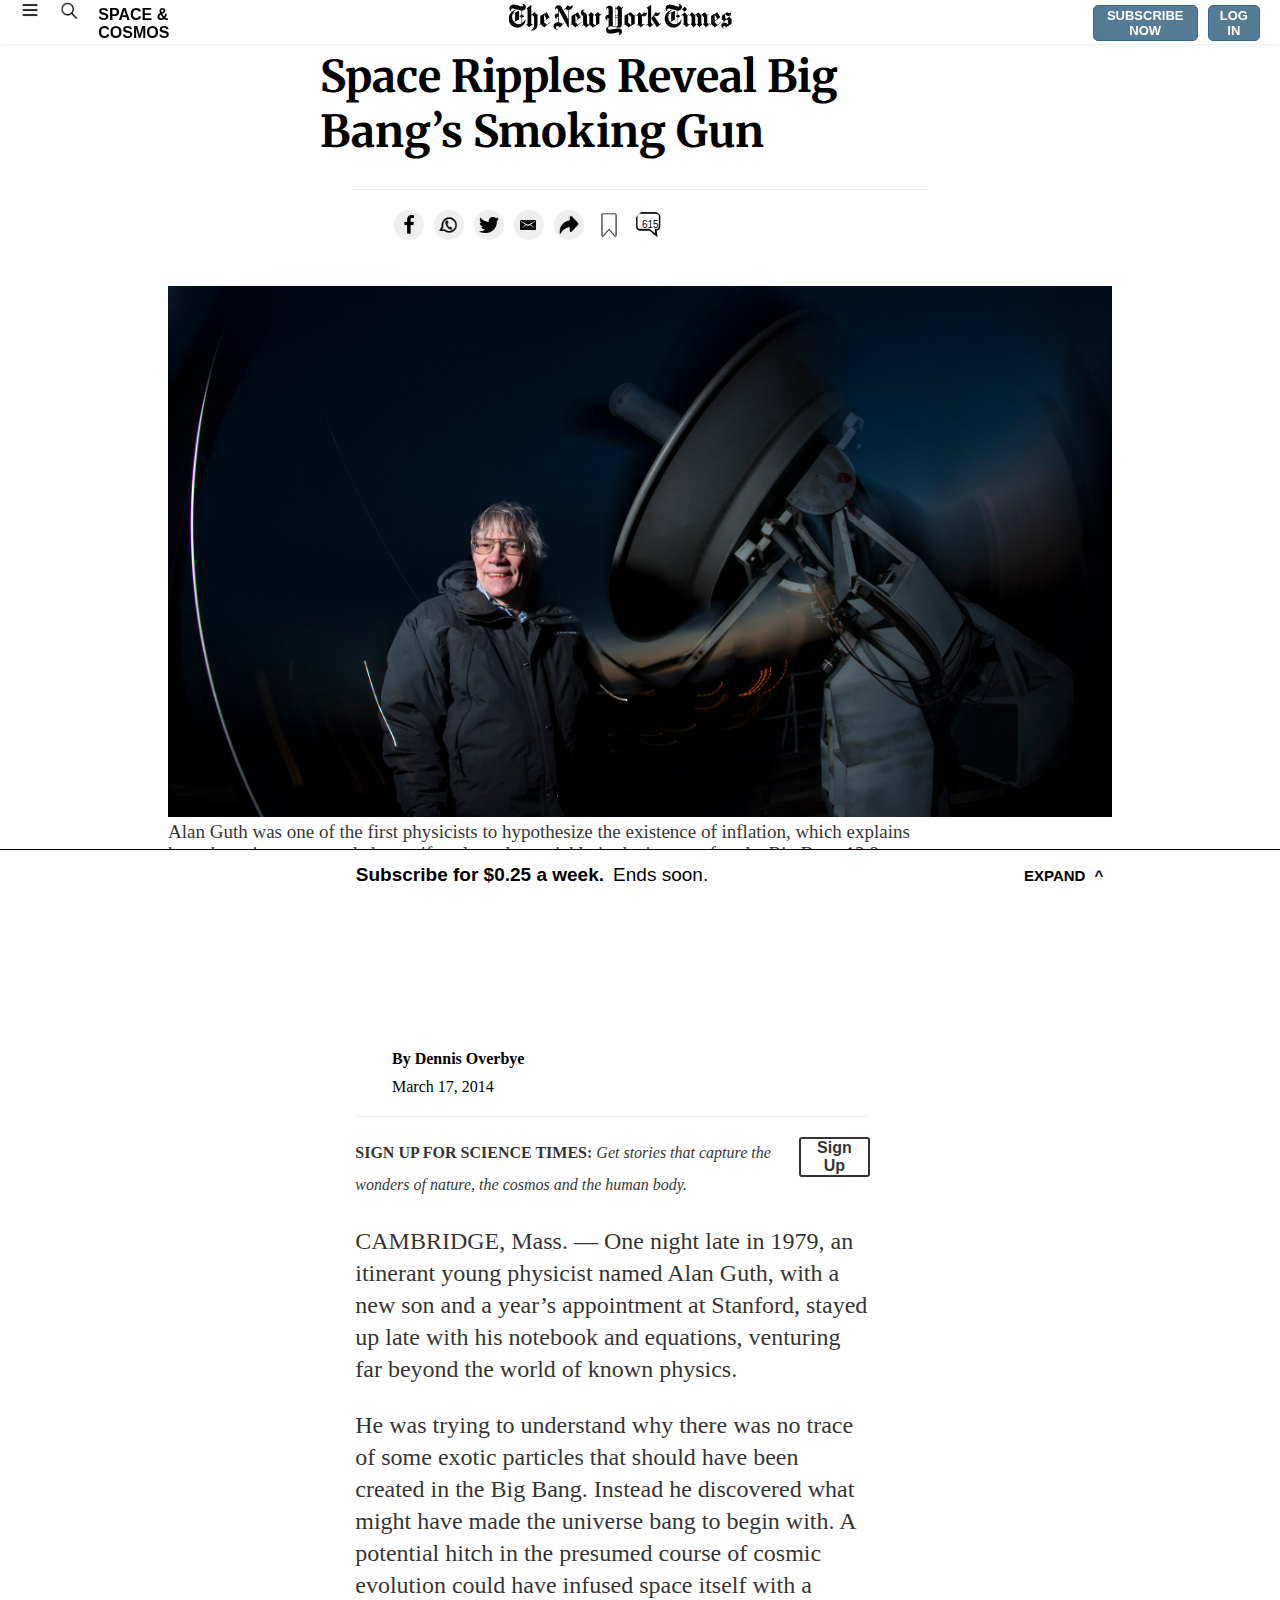
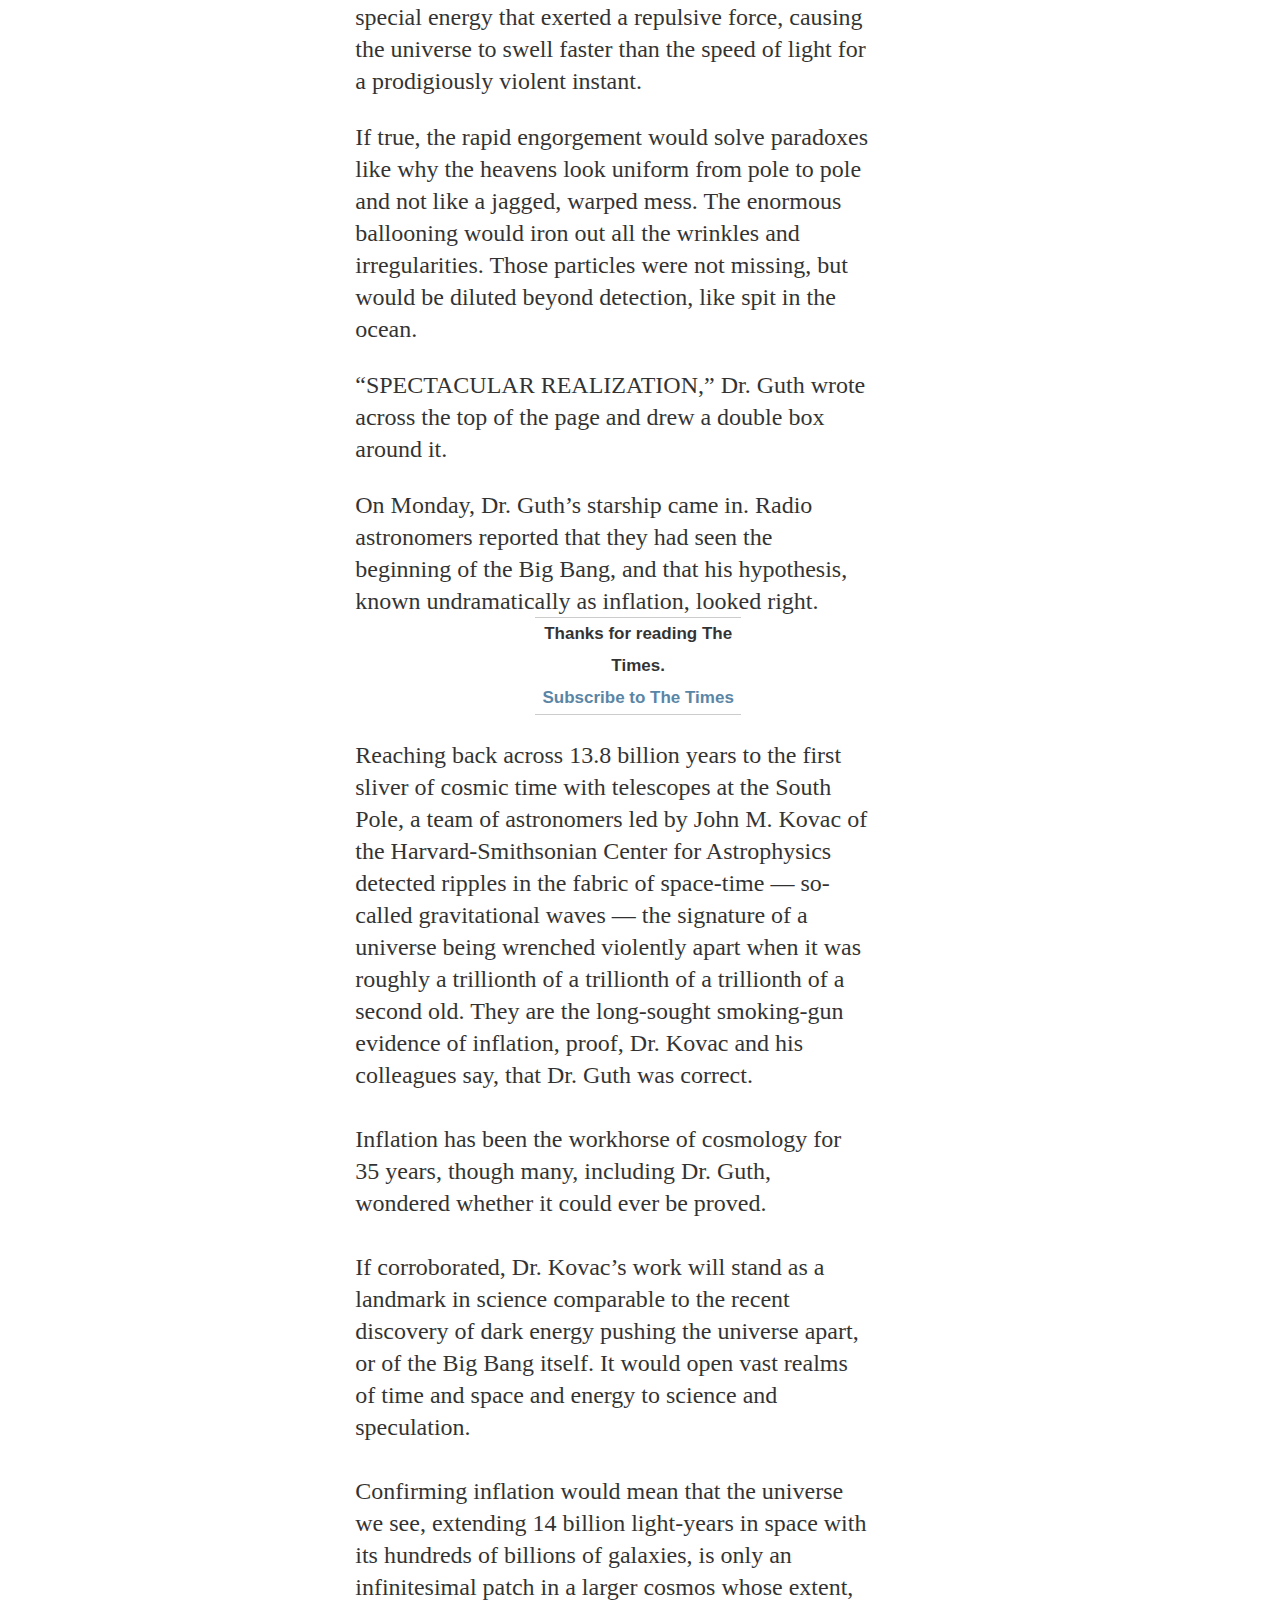
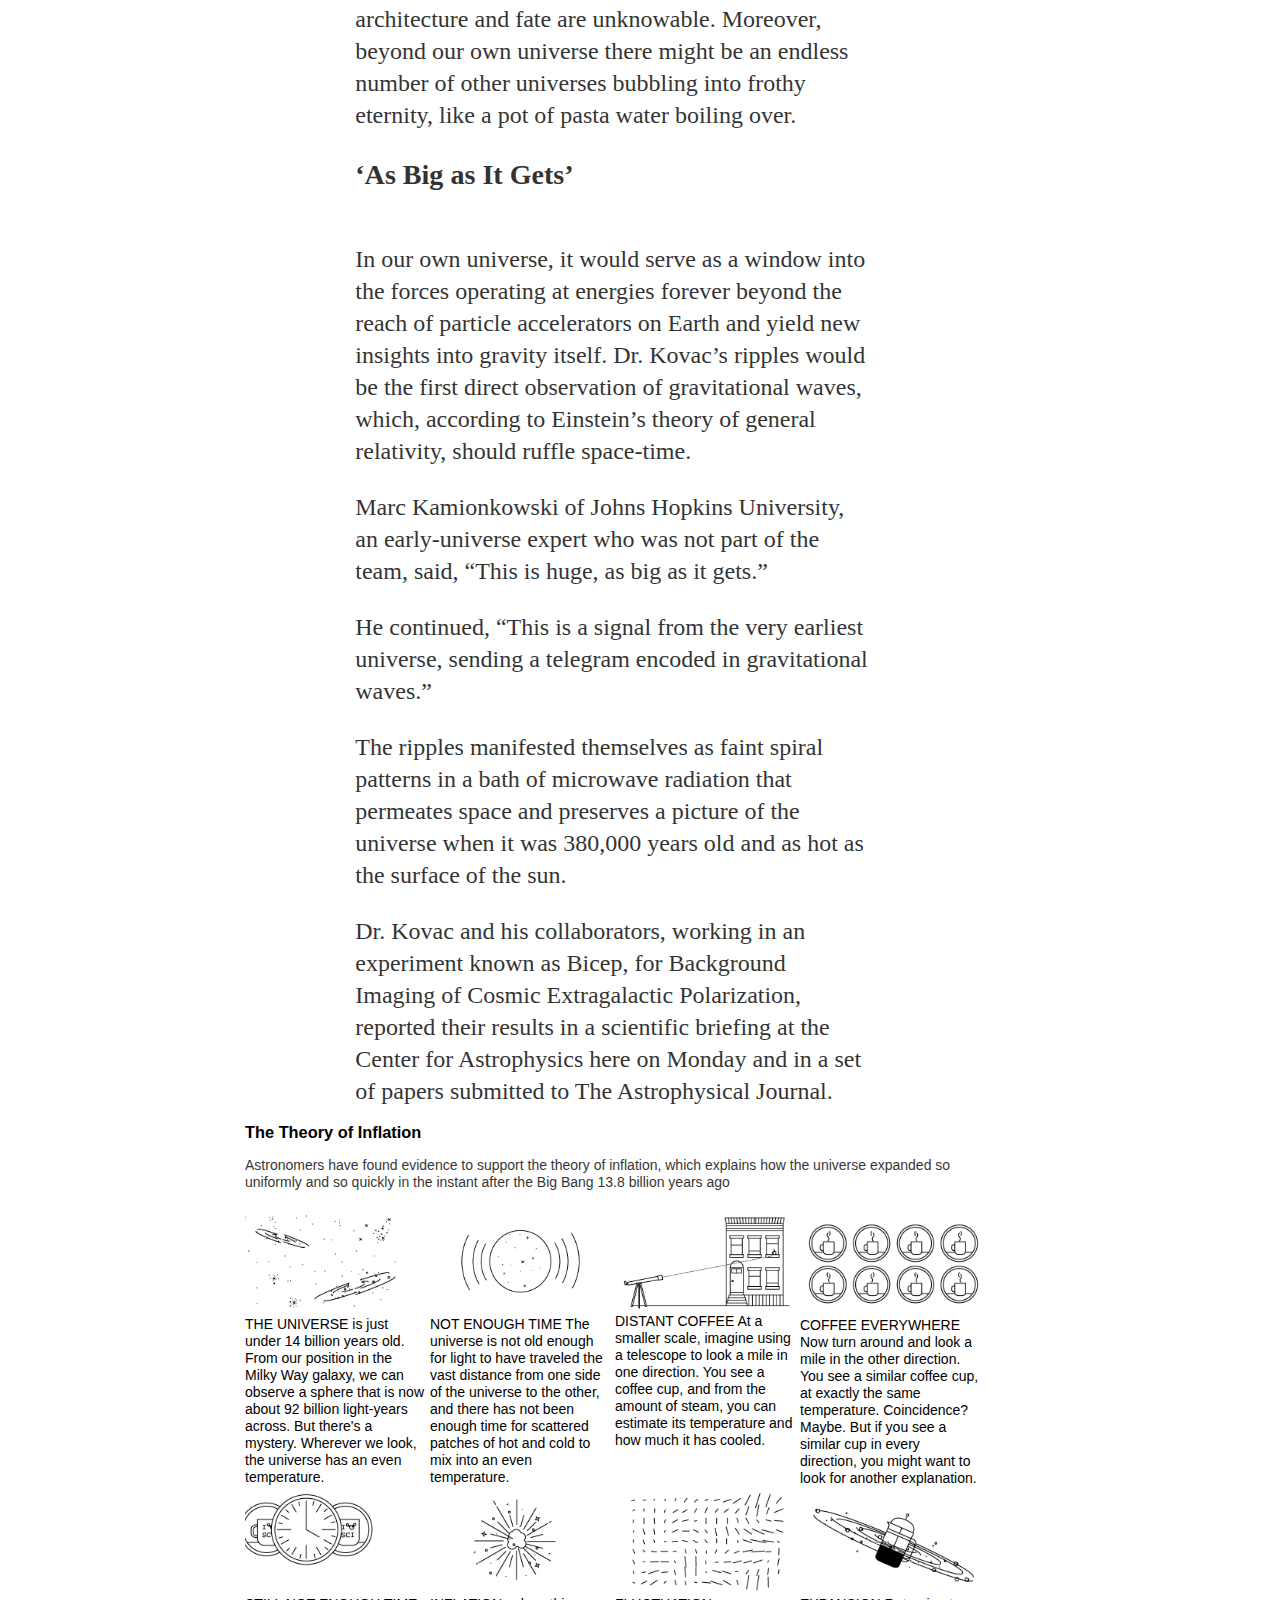
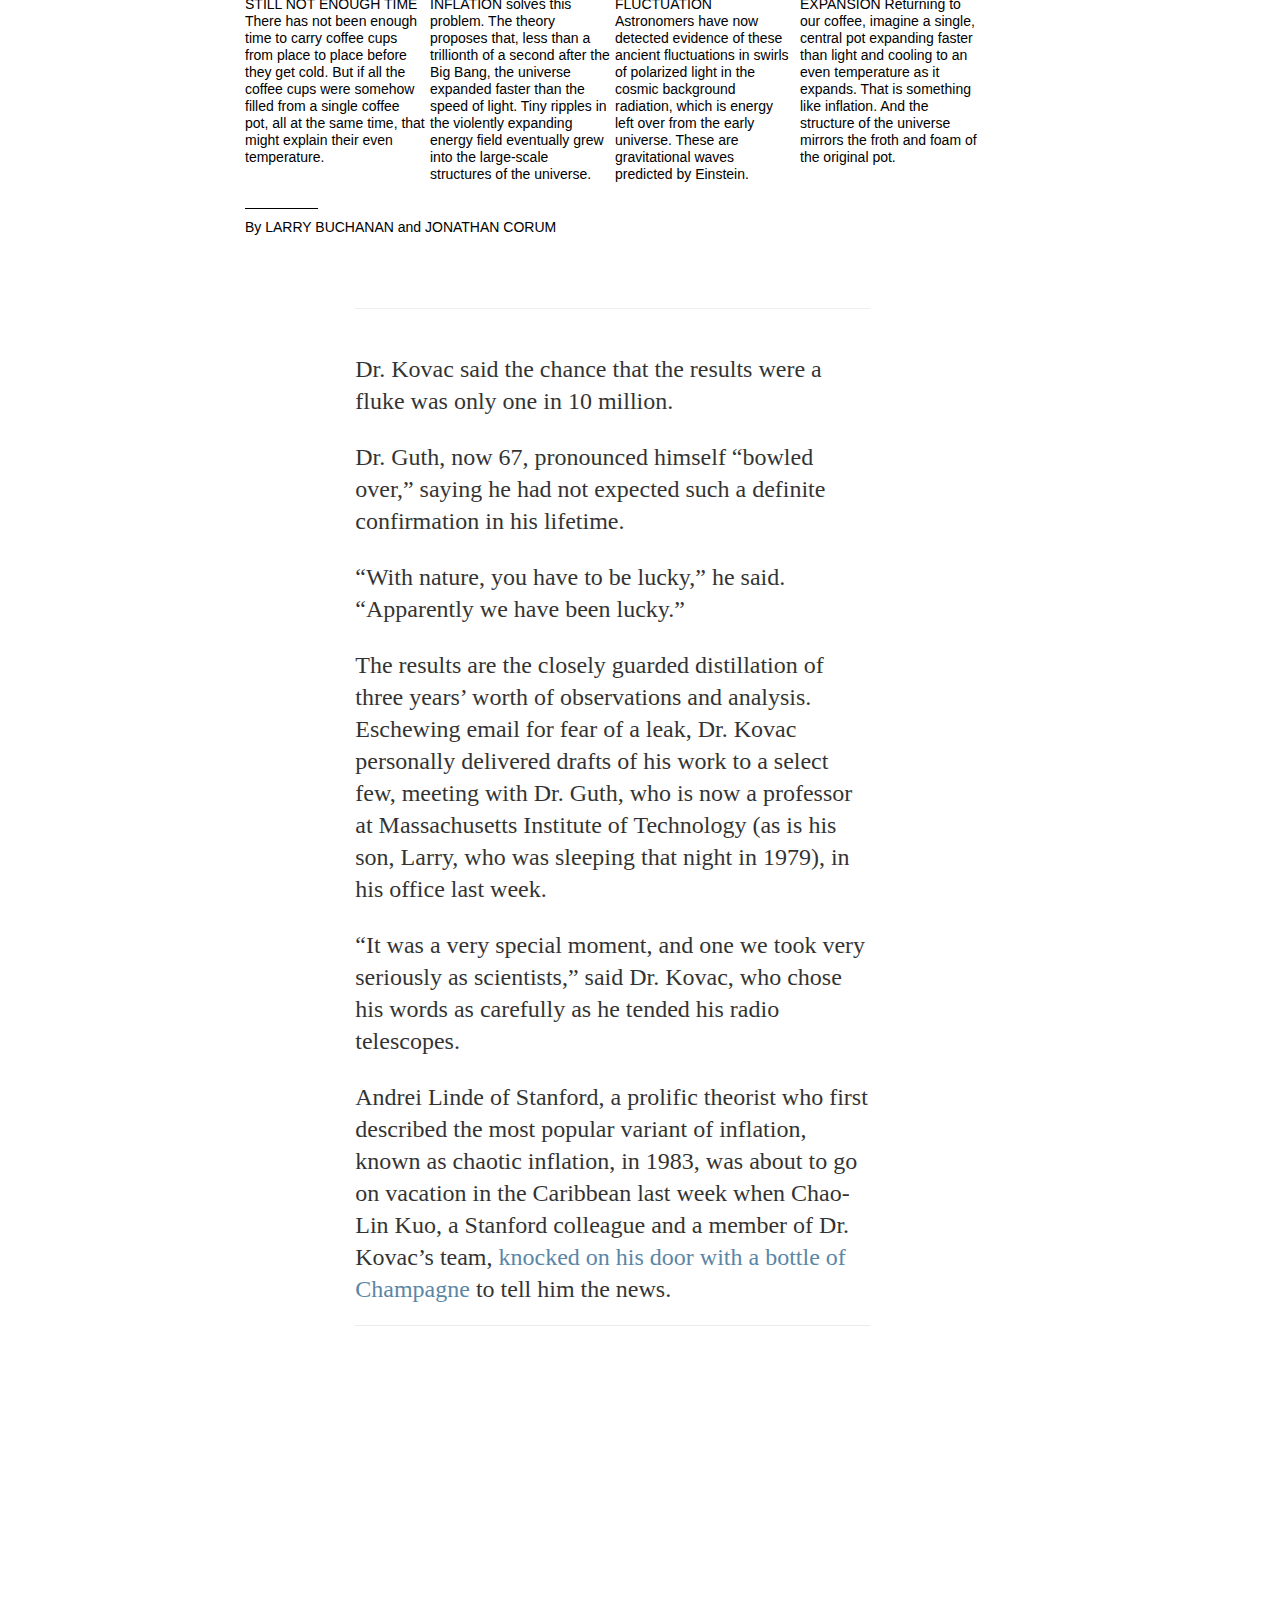
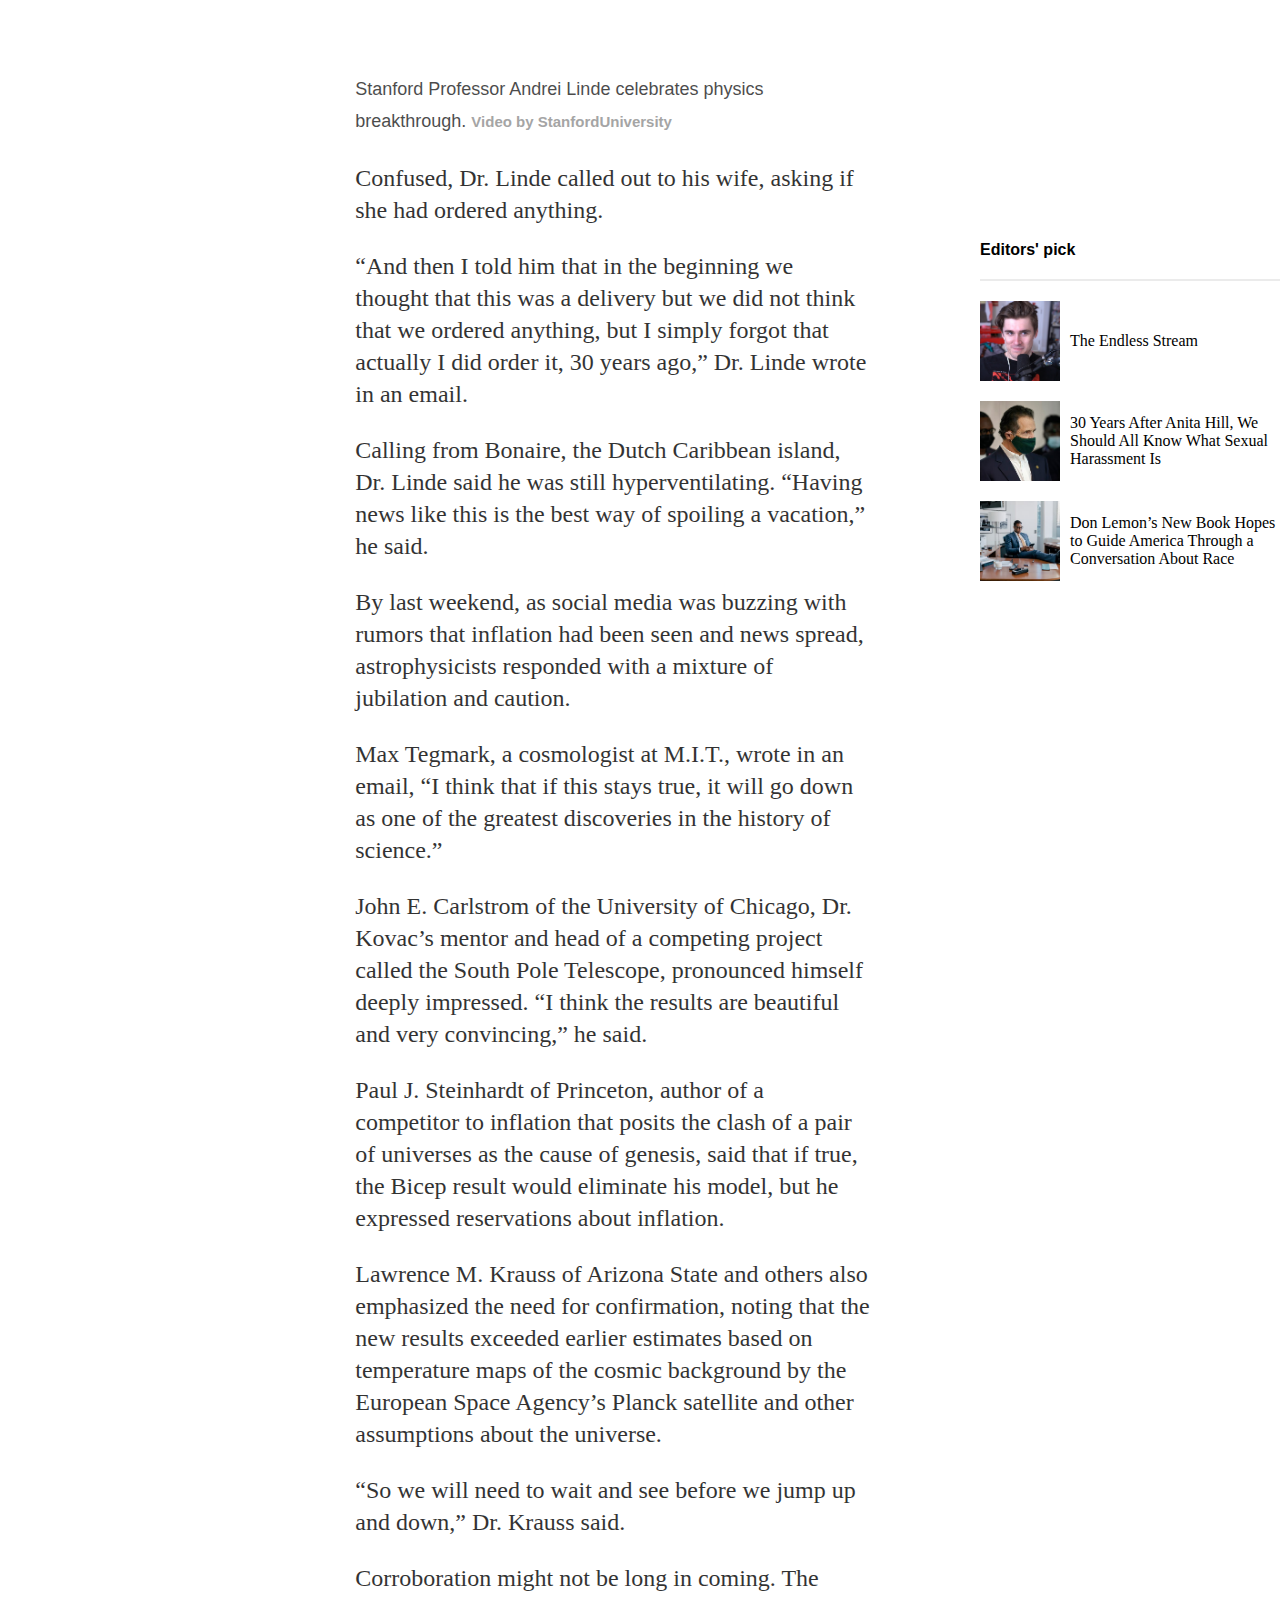
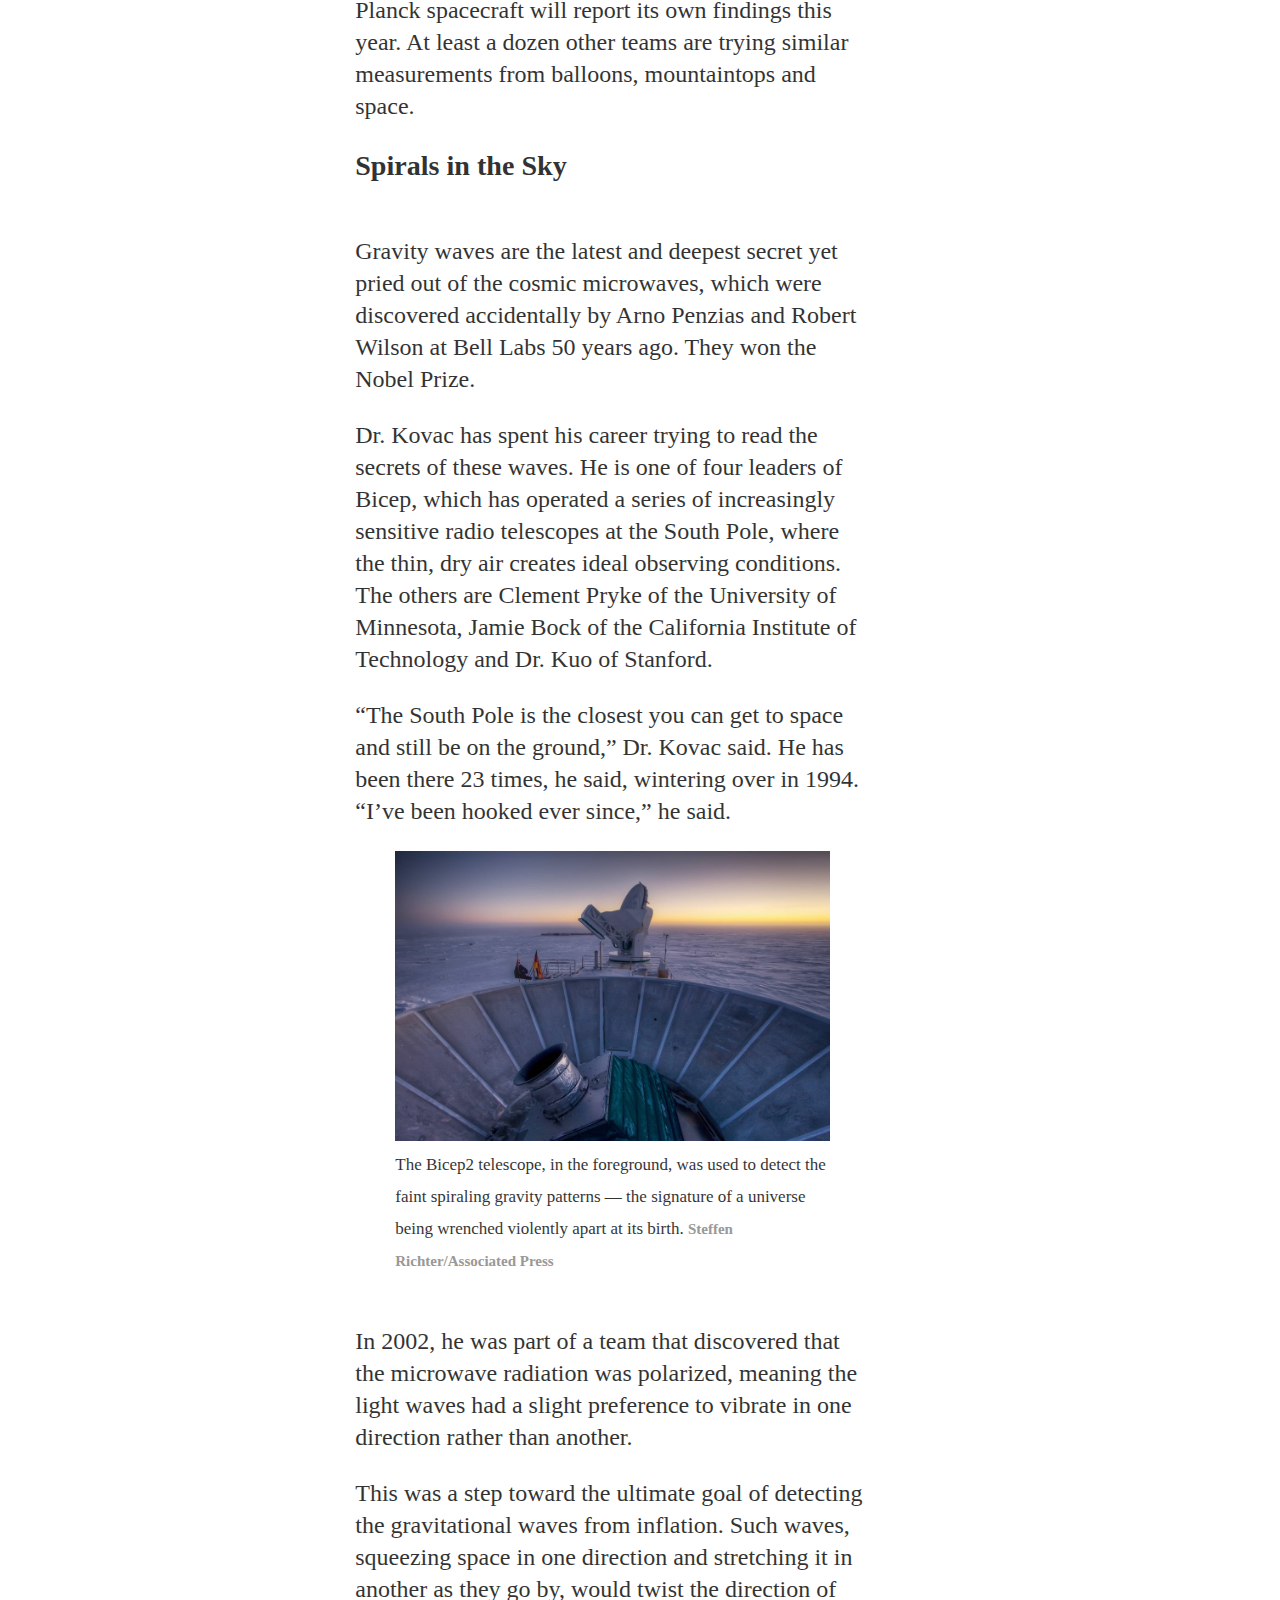
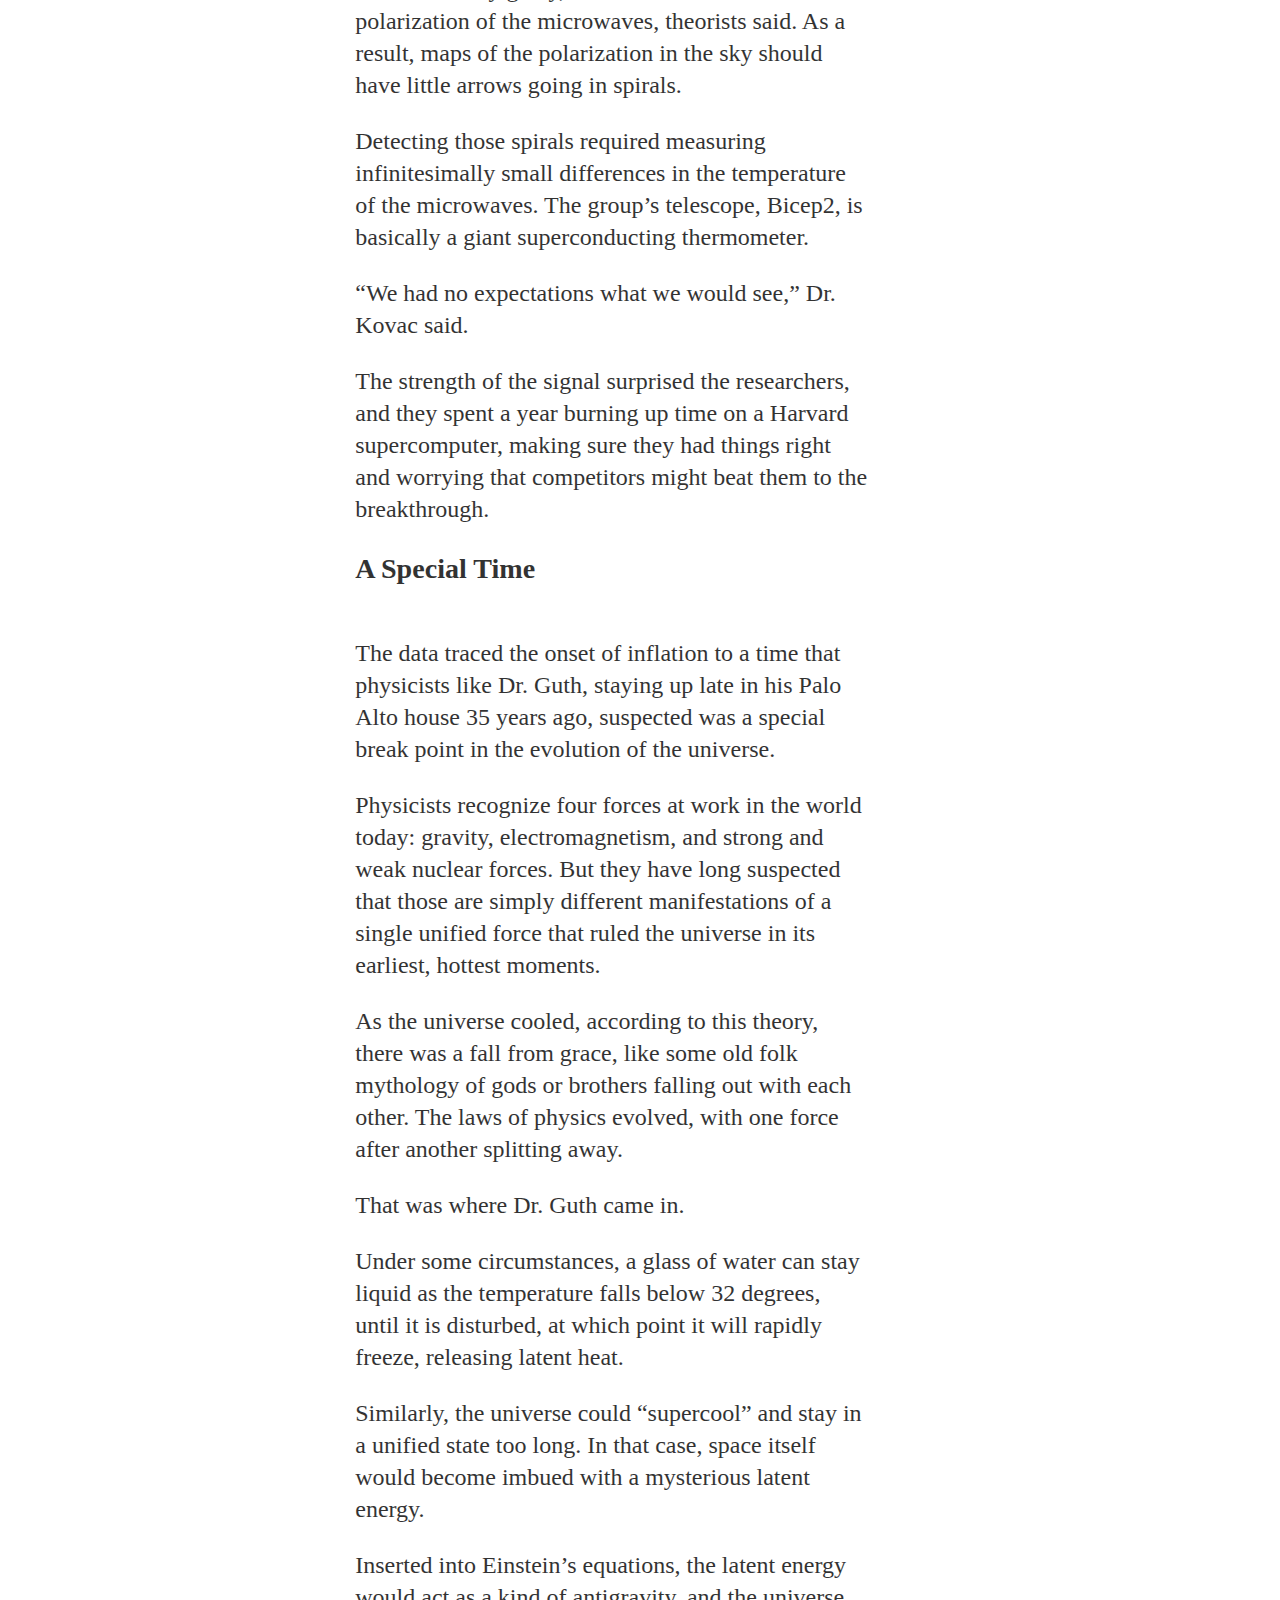
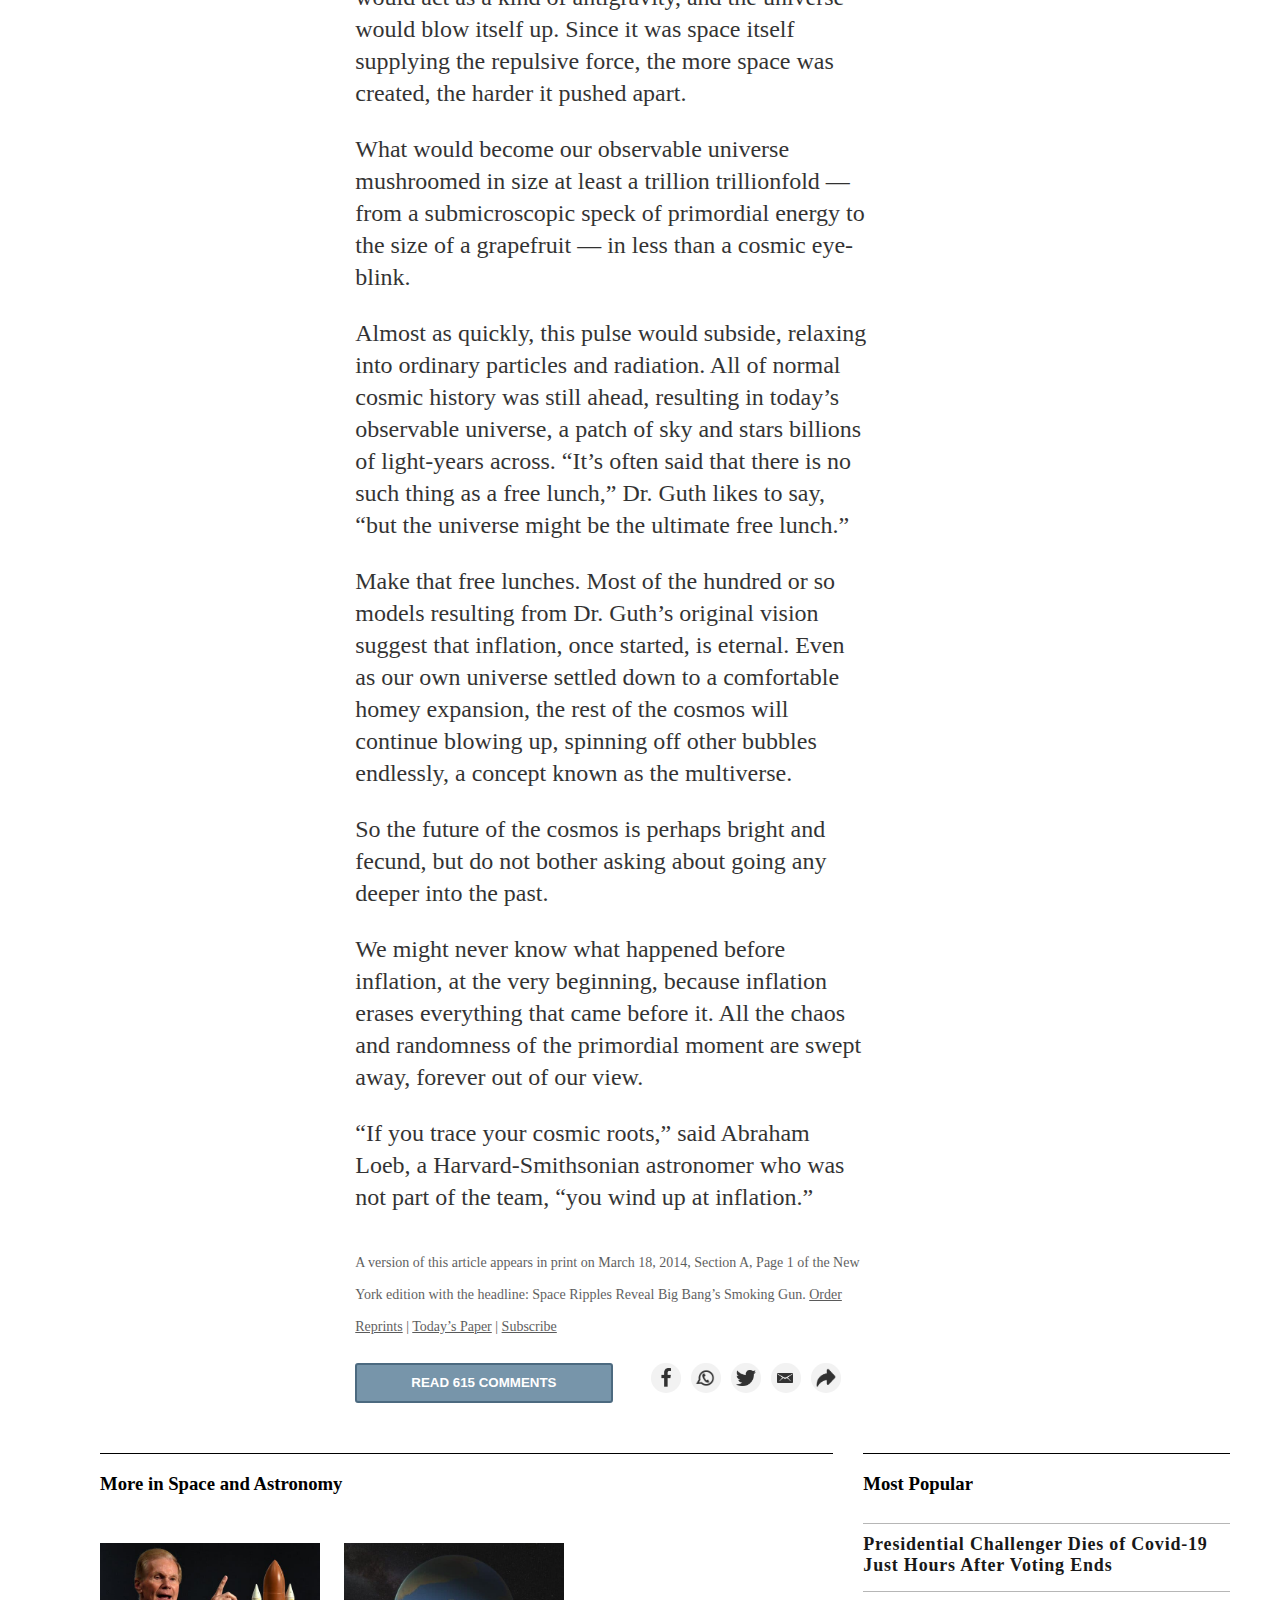
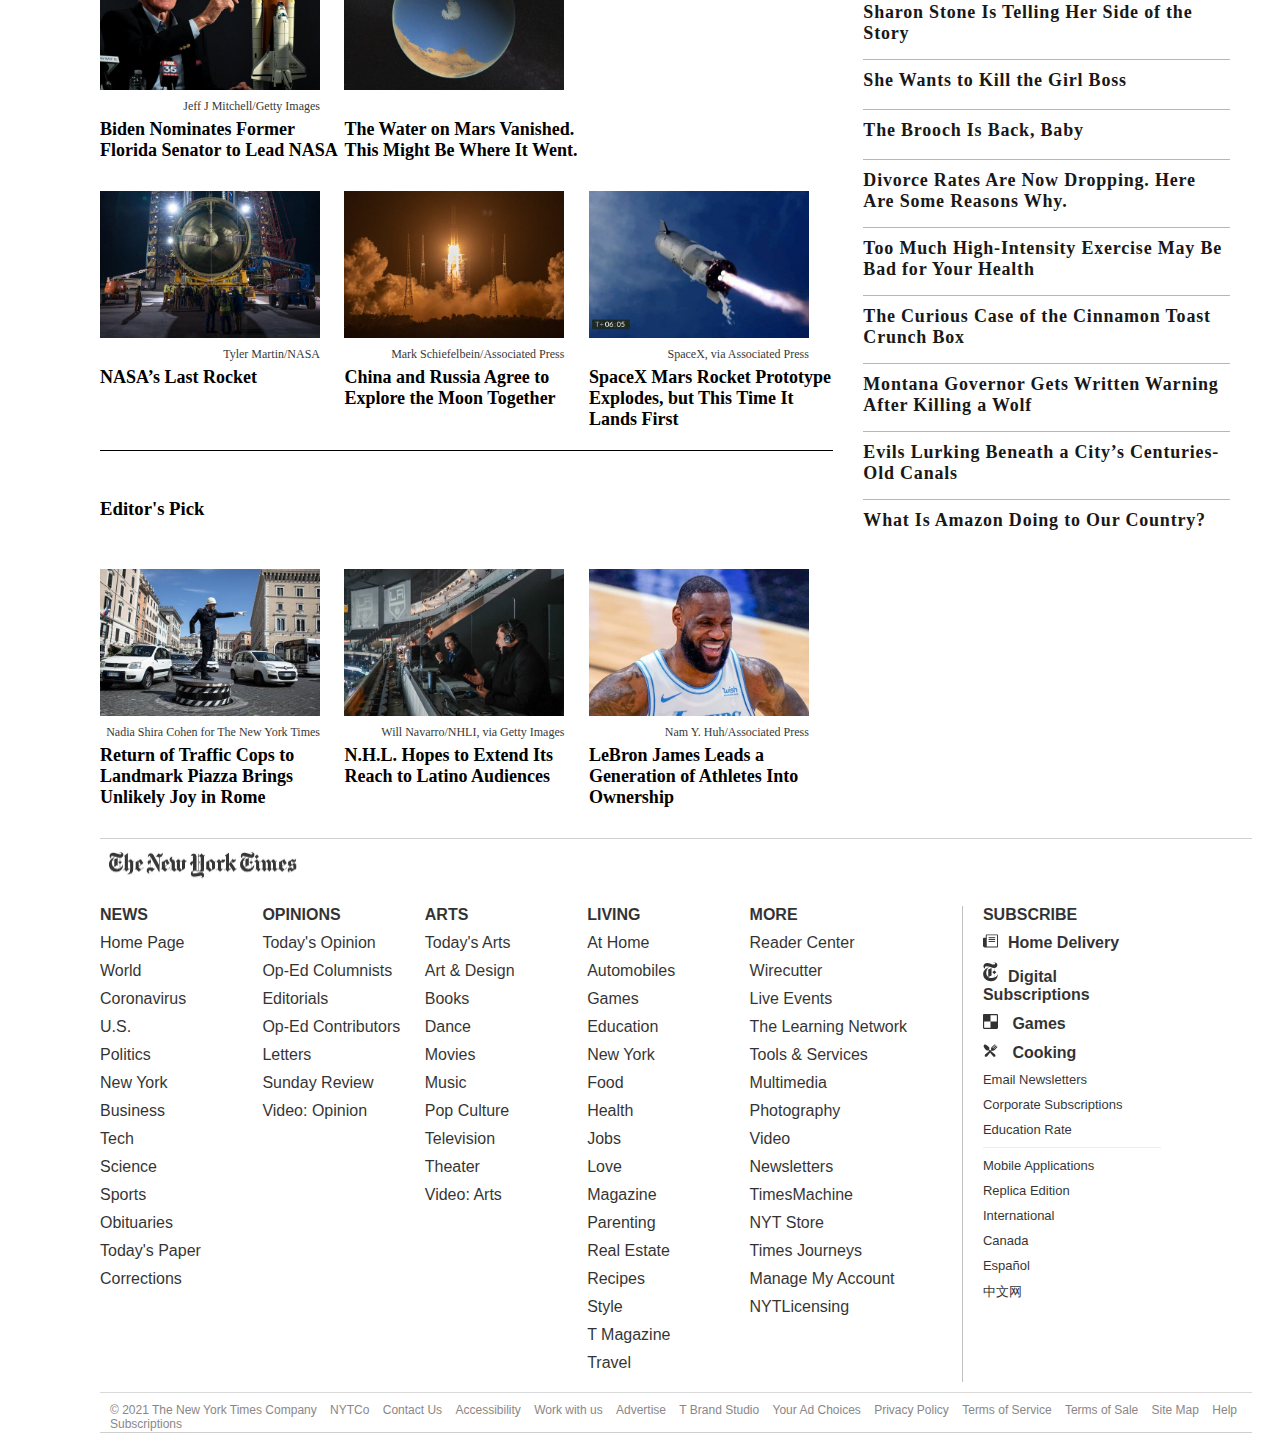
==== index.html @ 2b5e957e "fix imgs path" ====
<!DOCTYPE html>
<html lang="en">
  <head>
    <meta charset="UTF-8" />
    <meta http-equiv="X-UA-Compatible" content="IE=edge" />
    <meta name="viewport" content="width=device-width, initial-scale=1.0" />
    <title>Space Ripples Reveal Big Bang’s Smoking Gun</title>
    <link rel="icon" href="/images/logo.png" />
    <link rel="stylesheet" href="styles.css" />
  </head>
  <body>
    <nav class="navbar fixed">
      <div class="menu">
        <img src="images/menu.png" alt="menu-icon" height="20" />
      </div>
      <div class="search">
        <img src="../images/search-icon.png" alt="search-icon" height="18" />
      </div>
      <div class="topic">SPACE & COSMOS</div>
      <div class="title">
        <img
          src="../images/new-york-times-logo.png"
          alt="nytimes-logo"
          height="40"
        />
      </div>
      <div class="login-btns">
        <button type="button" class="subscribe">SUBSCRIBE NOW</button>
        <button type="button" id="login">LOG IN</button>
      </div>
    </nav>
    <header class="header">
      <div class="header-title">
        <h1>Space Ripples Reveal Big Bang’s Smoking Gun</h1>
      </div>
      <div class="divider"></div>
      <div class="social-icons">
        <button type="button" class="fb"></button>
        <button type="button" class="whatsapp"></button>
        <button type="button" class="twitter"></button>
        <button type="button" class="mail"></button>
        <button type="button" class="share"></button>
        <button type="button" class="save"></button>
        <button type="button" class="comments">615</button>
      </div>
      <div class="article-img">
        <figure>
          <img src="../images/article-img.jpg" alt="" />
          <figcaption class="img-description">
            Alan Guth was one of the first physicists to hypothesize the
            existence of inflation, which explains how the universe expanded so
            uniformly and so quickly in the instant after the Big Bang 13.8
            billion years ago.
            <span class="writer">Rick Friedman for The New York Times</span>
          </figcaption>
        </figure>
      </div>
    </header>
    <div class="container">
      <div></div>
      <div class="content">
        <div class="author">
          By <a href=""> Dennis Overbye </a>
          <div class="date">March 17, 2014</div>
        </div>
        <article class="mid-content">
          <div class="call-to-action">
            <div class="cta-text">
              <strong> SIGN UP FOR SCIENCE TIMES:</strong>
              <i>
                Get stories that capture the wonders of nature, the cosmos and
                the human body.</i
              >
            </div>
            <button type="button" class="signup">Sign Up</button>
          </div>
          <p>
            CAMBRIDGE, Mass. — One night late in 1979, an itinerant young
            physicist named Alan Guth, with a new son and a year’s appointment
            at Stanford, stayed up late with his notebook and equations,
            venturing far beyond the world of known physics.
          </p>
          <p>
            He was trying to understand why there was no trace of some exotic
            particles that should have been created in the Big Bang. Instead he
            discovered what might have made the universe bang to begin with. A
            potential hitch in the presumed course of cosmic evolution could
            have infused space itself with a special energy that exerted a
            repulsive force, causing the universe to swell faster than the speed
            of light for a prodigiously violent instant.
          </p>
          <p>
            If true, the rapid engorgement would solve paradoxes like why the
            heavens look uniform from pole to pole and not like a jagged, warped
            mess. The enormous ballooning would iron out all the wrinkles and
            irregularities. Those particles were not missing, but would be
            diluted beyond detection, like spit in the ocean.
          </p>
          <p>
            “SPECTACULAR REALIZATION,” Dr. Guth wrote across the top of the page
            and drew a double box around it.
          </p>
          <p>
            On Monday, Dr. Guth’s starship came in. Radio astronomers reported
            that they had seen the beginning of the Big Bang, and that his
            hypothesis, known undramatically as inflation, looked right.
          </p>
          <div class="divider-short">
            <div class="subscribe">
              Thanks for reading The Times. <br />
              <a href=""> Subscribe to The Times</a>
            </div>
          </div>
          <p>
            Reaching back across 13.8 billion years to the first sliver of
            cosmic time with telescopes at the South Pole, a team of astronomers
            led by John M. Kovac of the Harvard-Smithsonian Center for
            Astrophysics detected ripples in the fabric of space-time —
            so-called gravitational waves — the signature of a universe being
            wrenched violently apart when it was roughly a trillionth of a
            trillionth of a trillionth of a second old. They are the long-sought
            smoking-gun evidence of inflation, proof, Dr. Kovac and his
            colleagues say, that Dr. Guth was correct. <br />
            <br />
            Inflation has been the workhorse of cosmology for 35 years, though
            many, including Dr. Guth, wondered whether it could ever be proved.
            <br />
            <br />If corroborated, Dr. Kovac’s work will stand as a landmark in
            science comparable to the recent discovery of dark energy pushing
            the universe apart, or of the Big Bang itself. It would open vast
            realms of time and space and energy to science and speculation.
            <br />
            <br />Confirming inflation would mean that the universe we see,
            extending 14 billion light-years in space with its hundreds of
            billions of galaxies, is only an infinitesimal patch in a larger
            cosmos whose extent, architecture and fate are unknowable. Moreover,
            beyond our own universe there might be an endless number of other
            universes bubbling into frothy eternity, like a pot of pasta water
            boiling over.
          </p>

          <h3>‘As Big as It Gets’</h3>

          <p>
            In our own universe, it would serve as a window into the forces
            operating at energies forever beyond the reach of particle
            accelerators on Earth and yield new insights into gravity itself.
            Dr. Kovac’s ripples would be the first direct observation of
            gravitational waves, which, according to Einstein’s theory of
            general relativity, should ruffle space-time.
          </p>

          <p>
            Marc Kamionkowski of Johns Hopkins University, an early-universe
            expert who was not part of the team, said, “This is huge, as big as
            it gets.”
          </p>

          <p>
            He continued, “This is a signal from the very earliest universe,
            sending a telegram encoded in gravitational waves.”
          </p>

          <p>
            The ripples manifested themselves as faint spiral patterns in a bath
            of microwave radiation that permeates space and preserves a picture
            of the universe when it was 380,000 years old and as hot as the
            surface of the sun.
          </p>

          <p>
            Dr. Kovac and his collaborators, working in an experiment known as
            Bicep, for Background Imaging of Cosmic Extragalactic Polarization,
            reported their results in a scientific briefing at the Center for
            Astrophysics here on Monday and in a set of papers submitted to The
            Astrophysical Journal.
          </p>
        </article>
        <div class="theory">
          <div class="grid-title">
            <h3>The Theory of Inflation</h3>
            <article>
              Astronomers have found evidence to support the theory of
              inflation, which explains how the universe expanded so uniformly
              and so quickly in the instant after the Big Bang 13.8 billion
              years ago
            </article>
          </div>

          <div class="theory-img">
            <img src="../images/pic1.png" alt="pic1" />
            <div>
              <strong>THE UNIVERSE</strong> is just under 14 billion years old.
              From our position in the Milky Way galaxy, we can observe a sphere
              that is now about 92 billion light-years across. But there's a
              mystery. Wherever we look, the universe has an even temperature.
            </div>
          </div>
          <div class="theory-img">
            <img src="../images/pic2.png" alt="pic2" />
            <div>
              <strong>NOT ENOUGH TIME</strong> The universe is not old enough
              for light to have traveled the vast distance from one side of the
              universe to the other, and there has not been enough time for
              scattered patches of hot and cold to mix into an even temperature.
            </div>
          </div>
          <div class="theory-img">
            <img src="../images/pic3.png" alt="pic3" />
            <div>
              <strong>DISTANT COFFEE</strong> At a smaller scale, imagine using
              a telescope to look a mile in one direction. You see a coffee cup,
              and from the amount of steam, you can estimate its temperature and
              how much it has cooled.
            </div>
          </div>
          <div class="theory-img">
            <img src="../images/pic4.png" alt="pic4" />
            <div>
              <strong>COFFEE EVERYWHERE</strong> Now turn around and look a mile
              in the other direction. You see a similar coffee cup, at exactly
              the same temperature. Coincidence? Maybe. But if you see a similar
              cup in every direction, you might want to look for another
              explanation.
            </div>
          </div>
          <div class="theory-img">
            <img src="../images/pic5.png" alt="pic5" />
            <div>
              <strong>STILL NOT ENOUGH TIME </strong> There has not been enough
              time to carry coffee cups from place to place before they get
              cold. But if all the coffee cups were somehow filled from a single
              coffee pot, all at the same time, that might explain their even
              temperature.
            </div>
          </div>
          <div class="theory-img">
            <img src="../images/pic6.png" alt="pic6" />
            <div>
              <strong>INFLATION</strong> solves this problem. The theory
              proposes that, less than a trillionth of a second after the Big
              Bang, the universe expanded faster than the speed of light. Tiny
              ripples in the violently expanding energy field eventually grew
              into the large-scale structures of the universe.
            </div>
          </div>
          <div class="theory-img">
            <img src="../images/pic7.png" alt="pic7" />
            <div>
              <strong>FLUCTUATION </strong> Astronomers have now detected
              evidence of these ancient fluctuations in swirls of polarized
              light in the cosmic background radiation, which is energy left
              over from the early universe. These are gravitational waves
              predicted by Einstein.
            </div>
          </div>
          <div class="theory-img">
            <img src="../images/pic8.png" alt="pic8" />
            <div>
              <strong> EXPANSION </strong> Returning to our coffee, imagine a
              single, central pot expanding faster than light and cooling to an
              even temperature as it expands. That is something like inflation.
              And the structure of the universe mirrors the froth and foam of
              the original pot.
            </div>
          </div>
          <div class="underline">
            <div class="grid-author">By LARRY BUCHANAN and JONATHAN CORUM</div>
          </div>
        </div>
        <article class="mid-content">
          <p>
            Dr. Kovac said the chance that the results were a fluke was only one
            in 10 million.
          </p>

          <p>
            Dr. Guth, now 67, pronounced himself “bowled over,” saying he had
            not expected such a definite confirmation in his lifetime.
          </p>

          <p>
            “With nature, you have to be lucky,” he said. “Apparently we have
            been lucky.”
          </p>

          <p>
            The results are the closely guarded distillation of three years’
            worth of observations and analysis. Eschewing email for fear of a
            leak, Dr. Kovac personally delivered drafts of his work to a select
            few, meeting with Dr. Guth, who is now a professor at Massachusetts
            Institute of Technology (as is his son, Larry, who was sleeping that
            night in 1979), in his office last week.
          </p>

          <p>
            “It was a very special moment, and one we took very seriously as
            scientists,” said Dr. Kovac, who chose his words as carefully as he
            tended his radio telescopes.
          </p>
          <p>
            Andrei Linde of Stanford, a prolific theorist who first described
            the most popular variant of inflation, known as chaotic inflation,
            in 1983, was about to go on vacation in the Caribbean last week when
            Chao-Lin Kuo, a Stanford colleague and a member of Dr. Kovac’s team,
            <a href="https://www.youtube.com/watch?v=ZlfIVEy_YOA" class="">
              knocked on his door with a bottle of Champagne </a
            >to tell him the news.
          </p>
        </article>
        <div class="mid-content">
          <iframe
            width="600"
            height="319"
            src="https://www.youtube.com/embed/ZlfIVEy_YOA"
            title="YouTube video player"
            allow="accelerometer; autoplay; clipboard-write; encrypted-media; gyroscope; picture-in-picture"
            allowfullscreen
          ></iframe>
          <div id="video-caption">
            Stanford Professor Andrei Linde celebrates physics breakthrough.
            <span class="writer"> Video by StanfordUniversity</span>
          </div>

          <article>
            <p>
              Confused, Dr. Linde called out to his wife, asking if she had
              ordered anything.
            </p>

            <p>
              “And then I told him that in the beginning we thought that this
              was a delivery but we did not think that we ordered anything, but
              I simply forgot that actually I did order it, 30 years ago,” Dr.
              Linde wrote in an email.
            </p>

            <p>
              Calling from Bonaire, the Dutch Caribbean island, Dr. Linde said
              he was still hyperventilating. “Having news like this is the best
              way of spoiling a vacation,” he said.
            </p>

            <p>
              By last weekend, as social media was buzzing with rumors that
              inflation had been seen and news spread, astrophysicists responded
              with a mixture of jubilation and caution.
            </p>

            <p>
              Max Tegmark, a cosmologist at M.I.T., wrote in an email, “I think
              that if this stays true, it will go down as one of the greatest
              discoveries in the history of science.”
            </p>

            <p>
              John E. Carlstrom of the University of Chicago, Dr. Kovac’s mentor
              and head of a competing project called the South Pole Telescope,
              pronounced himself deeply impressed. “I think the results are
              beautiful and very convincing,” he said.
            </p>

            <p>
              Paul J. Steinhardt of Princeton, author of a competitor to
              inflation that posits the clash of a pair of universes as the
              cause of genesis, said that if true, the Bicep result would
              eliminate his model, but he expressed reservations about
              inflation.
            </p>

            <p>
              Lawrence M. Krauss of Arizona State and others also emphasized the
              need for confirmation, noting that the new results exceeded
              earlier estimates based on temperature maps of the cosmic
              background by the European Space Agency’s Planck satellite and
              other assumptions about the universe.
            </p>

            <p>
              “So we will need to wait and see before we jump up and down,” Dr.
              Krauss said.
            </p>

            <p>
              Corroboration might not be long in coming. The Planck spacecraft
              will report its own findings this year. At least a dozen other
              teams are trying similar measurements from balloons, mountaintops
              and space.
            </p>

            <h3>Spirals in the Sky</h3>

            <p>
              Gravity waves are the latest and deepest secret yet pried out of
              the cosmic microwaves, which were discovered accidentally by Arno
              Penzias and Robert Wilson at Bell Labs 50 years ago. They won the
              Nobel Prize.
            </p>

            <p>
              Dr. Kovac has spent his career trying to read the secrets of these
              waves. He is one of four leaders of Bicep, which has operated a
              series of increasingly sensitive radio telescopes at the South
              Pole, where the thin, dry air creates ideal observing conditions.
              The others are Clement Pryke of the University of Minnesota, Jamie
              Bock of the California Institute of Technology and Dr. Kuo of
              Stanford.
            </p>

            <p>
              “The South Pole is the closest you can get to space and still be
              on the ground,” Dr. Kovac said. He has been there 23 times, he
              said, wintering over in 1994. “I’ve been hooked ever since,” he
              said.
            </p>
          </article>
          <div class="article-img2">
            <figure>
              <img src="../images/south-pole.jpg" alt="" />
              <div class="img-description2">
                The Bicep2 telescope, in the foreground, was used to detect the
                faint spiraling gravity patterns — the signature of a universe
                being wrenched violently apart at its birth.
                <span class="writer">Steffen Richter/Associated Press</span>
              </div>
            </figure>
          </div>
          <article>
            <p>
              In 2002, he was part of a team that discovered that the microwave
              radiation was polarized, meaning the light waves had a slight
              preference to vibrate in one direction rather than another.
            </p>

            <p>
              This was a step toward the ultimate goal of detecting the
              gravitational waves from inflation. Such waves, squeezing space in
              one direction and stretching it in another as they go by, would
              twist the direction of polarization of the microwaves, theorists
              said. As a result, maps of the polarization in the sky should have
              little arrows going in spirals.
            </p>

            <p>
              Detecting those spirals required measuring infinitesimally small
              differences in the temperature of the microwaves. The group’s
              telescope, Bicep2, is basically a giant superconducting
              thermometer.
            </p>

            <p>“We had no expectations what we would see,” Dr. Kovac said.</p>

            <p>
              The strength of the signal surprised the researchers, and they
              spent a year burning up time on a Harvard supercomputer, making
              sure they had things right and worrying that competitors might
              beat them to the breakthrough.
            </p>

            <h3>A Special Time</h3>

            <p>
              The data traced the onset of inflation to a time that physicists
              like Dr. Guth, staying up late in his Palo Alto house 35 years
              ago, suspected was a special break point in the evolution of the
              universe.
            </p>

            <p>
              Physicists recognize four forces at work in the world today:
              gravity, electromagnetism, and strong and weak nuclear forces. But
              they have long suspected that those are simply different
              manifestations of a single unified force that ruled the universe
              in its earliest, hottest moments.
            </p>

            <p>
              As the universe cooled, according to this theory, there was a fall
              from grace, like some old folk mythology of gods or brothers
              falling out with each other. The laws of physics evolved, with one
              force after another splitting away.
            </p>

            <p>That was where Dr. Guth came in.</p>

            <p>
              Under some circumstances, a glass of water can stay liquid as the
              temperature falls below 32 degrees, until it is disturbed, at
              which point it will rapidly freeze, releasing latent heat.
            </p>

            <p>
              Similarly, the universe could “supercool” and stay in a unified
              state too long. In that case, space itself would become imbued
              with a mysterious latent energy.
            </p>

            <p>
              Inserted into Einstein’s equations, the latent energy would act as
              a kind of antigravity, and the universe would blow itself up.
              Since it was space itself supplying the repulsive force, the more
              space was created, the harder it pushed apart.
            </p>

            <p>
              What would become our observable universe mushroomed in size at
              least a trillion trillionfold — from a submicroscopic speck of
              primordial energy to the size of a grapefruit — in less than a
              cosmic eye-blink.
            </p>

            <p>
              Almost as quickly, this pulse would subside, relaxing into
              ordinary particles and radiation. All of normal cosmic history was
              still ahead, resulting in today’s observable universe, a patch of
              sky and stars billions of light-years across. “It’s often said
              that there is no such thing as a free lunch,” Dr. Guth likes to
              say, “but the universe might be the ultimate free lunch.”
            </p>

            <p>
              Make that free lunches. Most of the hundred or so models resulting
              from Dr. Guth’s original vision suggest that inflation, once
              started, is eternal. Even as our own universe settled down to a
              comfortable homey expansion, the rest of the cosmos will continue
              blowing up, spinning off other bubbles endlessly, a concept known
              as the multiverse.
            </p>

            <p>
              So the future of the cosmos is perhaps bright and fecund, but do
              not bother asking about going any deeper into the past.
            </p>

            <p>
              We might never know what happened before inflation, at the very
              beginning, because inflation erases everything that came before
              it. All the chaos and randomness of the primordial moment are
              swept away, forever out of our view.
            </p>

            <p>
              “If you trace your cosmic roots,” said Abraham Loeb, a
              Harvard-Smithsonian astronomer who was not part of the team, “you
              wind up at inflation.”
            </p>

            <article class="article-bottom">
              <p>
                A version of this article appears in print on March 18, 2014,
                Section A, Page 1 of the New York edition with the headline:
                Space Ripples Reveal Big Bang’s Smoking Gun.
                <a href="">Order Reprints</a> | <a href="">Today’s Paper</a> |
                <a href="">Subscribe</a>
              </p>
            </article>

            <div class="bottom-social">
              <button type="button" class="btn-comments">
                READ 615 COMMENTS
              </button>
              <div class="social-icons-row">
                <button type="button" class="fb"></button>
                <button type="button" class="whatsapp"></button>
                <button type="button" class="twitter"></button>
                <button type="button" class="mail"></button>
                <button type="button" class="share"></button>
              </div>
            </div>
          </article>
        </div>
      </div>

      <div class="sidebar">
        <div>
          <aside class="editor">Editors' pick</aside>
        </div>
        <div class="editor-pick">
          <img
            src="../images/editors_pick_1.png"
            alt="thumbnail"
            height="80"
            width="80"
          />

          <div class="editor-pick-link">
            <a
              href="https://www.nytimes.com/2021/03/18/style/ludwig-ahgren-twitch-livestream.html?action=click&algo=lda_unique&block=editors_picks_recirc&fellback=false&imp_id=711436736&impression_id=21af6cd0-8b88-11eb-bd74-93281795ed16&index=0&pgtype=Article&region=ccolumn&req_id=139413807&surface=home-featured&variant=2_lda_unique"
              >The Endless Stream</a
            >
          </div>
        </div>
        <div class="editor-pick">
          <img
            src="../images/editors_pick_2.jpg"
            alt="thumbnail"
            height="80"
            width="80"
          />

          <div class="editor-pick-link">
            <a
              href="https://www.nytimes.com/2021/03/19/nyregion/andrew-cuomo-sexual-harassment-.html?action=click&algo=lda_unique&block=editors_picks_recirc&fellback=false&imp_id=62277491&impression_id=21af6cd1-8b88-11eb-bd74-93281795ed16&index=1&pgtype=Article&region=ccolumn&req_id=139413807&surface=home-featured&variant=2_lda_unique"
            >
              30 Years After Anita Hill, We Should All Know What Sexual
              Harassment Is</a
            >
          </div>
        </div>
        <div class="editor-pick">
          <img
            src="../images/editors_pick_3.jpg"
            alt="thumbnail"
            height="80"
            width="80"
          />

          <div class="editor-pick-link">
            <a
              href="https://www.nytimes.com/2021/03/17/books/review/this-is-the-fire-don-lemon.html?action=click&algo=lda_unique&block=editors_picks_recirc&fellback=false&imp_id=163566920&impression_id=21af6cd2-8b88-11eb-bd74-93281795ed16&index=2&pgtype=Article&region=ccolumn&req_id=139413807&surface=home-featured&variant=2_lda_unique"
            >
              Don Lemon’s New Book Hopes to Guide America Through a Conversation
              About Race</a
            >
          </div>
        </div>
      </div>
    </div>

    <!-- BOTTOM SECTION - TOPICS  -->

    <div class="container-bottom">
      <div class="content-bottom">
        <!-- TITLE  -->

        <div class="topic-section-title">
          <a href=""><h3>More in Space and Astronomy</h3></a>
        </div>

        <!-- ARTICLES  -->

        <div class="topic-img">
          <a href=""
            ><img src="../images/topic1.jpg" alt="" />
            <div class="caption">Jeff J Mitchell/Getty Images</div>
            <div class="topic-title">
              Biden Nominates Former Florida Senator to Lead NASA
            </div></a
          >
        </div>

        <div class="topic-img">
          <a href=""
            ><img src="../images/topic2.jpg" alt="" />
            <div class="caption">&nbsp;</div>
            <div class="topic-title">
              The Water on Mars Vanished. This Might Be Where It Went.
            </div></a
          >
        </div>

        <div class="topic-img"></div>

        <div class="topic-img">
          <a href=""
            ><img src="../images/topic4.jpg" alt="" />
            <div class="caption">Tyler Martin/NASA</div>
            <div class="topic-title">NASA’s Last Rocket</div></a
          >
        </div>

        <div class="topic-img">
          <a href=""
            ><img src="../images/topic5.jpg" alt="" />
            <div class="caption">Mark Schiefelbein/Associated Press</div>
            <div class="topic-title">
              China and Russia Agree to Explore the Moon Together
            </div></a
          >
        </div>

        <div class="topic-img">
          <a href=""
            ><img src="../images/topic6.jpg" alt="" />
            <div class="caption">SpaceX, via Associated Press</div>
            <div class="topic-title">
              SpaceX Mars Rocket Prototype Explodes, but This Time It Lands
              First
            </div></a
          >
        </div>

        <!-- DIVIDER  -->

        <div class="topics-divider"></div>

        <!-- TITLE  -->
        <div class="topic-section-title">
          <a href=""><h3>Editor's Pick</h3></a>
        </div>

        <!-- ARTICLES  -->

        <div class="topic-img">
          <a href=""
            ><img src="../images/topic7.jpg" alt="" />
            <div class="caption">Nadia Shira Cohen for The New York Times</div>
            <div class="topic-title">
              Return of Traffic Cops to Landmark Piazza Brings Unlikely Joy in
              Rome
            </div></a
          >
        </div>

        <div class="topic-img">
          <a href=""
            ><img src="../images/topic8.jpg" alt="" />
            <div class="caption">Will Navarro/NHLI, via Getty Images</div>
            <div class="topic-title">
              N.H.L. Hopes to Extend Its Reach to Latino Audiences
            </div></a
          >
        </div>

        <div class="topic-img">
          <a href=""
            ><img src="../images/topic9.jpg" alt="" />
            <div class="caption">Nam Y. Huh/Associated Press</div>
            <div class="topic-title">
              LeBron James Leads a Generation of Athletes Into Ownership
            </div></a
          >
        </div>
      </div>

      <!-- SIDEBAR  -->

      <div class="sidebar-bottom">
        <div class="topic-section-title"><h3>Most Popular</h3></div>

        <div class="article-sidebar">
          Presidential Challenger Dies of Covid-19 Just Hours After Voting Ends
        </div>

        <div class="article-sidebar">
          Sharon Stone Is Telling Her Side of the Story
        </div>

        <div class="article-sidebar">She Wants to Kill the Girl Boss</div>
        <div class="article-sidebar">The Brooch Is Back, Baby</div>

        <div class="article-sidebar">
          Divorce Rates Are Now Dropping. Here Are Some Reasons Why.
        </div>

        <div class="article-sidebar">
          Too Much High-Intensity Exercise May Be Bad for Your Health
        </div>
        <div class="article-sidebar">
          The Curious Case of the Cinnamon Toast Crunch Box
        </div>

        <div class="article-sidebar">
          Montana Governor Gets Written Warning After Killing a Wolf
        </div>

        <div class="article-sidebar">
          Evils Lurking Beneath a City’s Centuries-Old Canals
        </div>

        <div class="article-sidebar">What Is Amazon Doing to Our Country?</div>
      </div>
    </div>

    <!-- FOOTER  -->

    <footer>
      <div class="footer">
        <!-- FOOTER TITLE  -->

        <div class="footer-title">
          <img
            src="../images/new-york-times-logo.png"
            alt="nytimes-logo"
            width="200"
          />
        </div>

        <!-- FOOTER COLUMNS -->

        <div class="footer-column">
          <div class="footer-col-title">news</div>
          <div class="links">
            <a href="">Home Page</a>
            <a href="">World</a>
            <a href="">Coronavirus</a>
            <a href="">U.S.</a>
            <a href="">Politics</a>
            <a href="">New York</a>
            <a href="">Business</a>
            <a href="">Tech</a>
            <a href="">Science</a>
            <a href="">Sports</a>
            <a href="">Obituaries</a>
            <a href="">Today's Paper</a>
            <a href="">Corrections</a>
          </div>
        </div>

        <div class="footer-column">
          <div class="footer-col-title">opinions</div>
          <div class="links">
            <a href="">Today's Opinion</a>
            <a href="">Op-Ed Columnists</a>
            <a href="">Editorials</a>
            <a href="">Op-Ed Contributors</a>
            <a href="">Letters</a>
            <a href="">Sunday Review</a>
            <a href="">Video: Opinion</a>
          </div>
        </div>
        <div class="footer-column">
          <div class="footer-col-title">arts</div>
          <div class="links">
            <a href="">Today's Arts</a>
            <a href="">Art & Design</a>
            <a href="">Books</a>
            <a href="">Dance</a>
            <a href="">Movies</a>
            <a href="">Music</a>
            <a href="">Pop Culture</a>
            <a href="">Television</a>
            <a href="">Theater</a>
            <a href="">Video: Arts</a>
          </div>
        </div>
        <div class="footer-column">
          <div class="footer-col-title">living</div>
          <div class="links">
            <a href="">At Home</a>
            <a href="">Automobiles</a>
            <a href="">Games</a>
            <a href="">Education</a>
            <a href="">New York</a>
            <a href="">Food</a>
            <a href="">Health</a>
            <a href="">Jobs</a>
            <a href="">Love</a>
            <a href="">Magazine</a>
            <a href="">Parenting</a>
            <a href="">Real Estate</a>
            <a href="">Recipes</a>
            <a href="">Style</a>
            <a href="">T Magazine</a>
            <a href="">Travel</a>
          </div>
        </div>
        <div class="footer-column">
          <div class="footer-col-title">more</div>
          <div class="links">
            <a href="">Reader Center</a>
            <a href="">Wirecutter</a>
            <a href="">Live Events</a>
            <a href="">The Learning Network</a>
            <a href="">Tools & Services</a>
            <a href="">Multimedia</a>
            <a href="">Photography</a>
            <a href="">Video</a>
            <a href="">Newsletters</a>
            <a href="">TimesMachine</a>
            <a href="">NYT Store</a>
            <a href="">Times Journeys</a>
            <a href="">Manage My Account</a>
            <a href="">NYTLicensing</a>
          </div>
        </div>
        <div class="footer-column left-section">
          <div class="footer-col-title">subscribe</div>
          <div class="links">
            <a href="">
              <strong>
                <svg class="icons" viewBox="0 0 14 13" fill="#000">
                  <path
                    d="M13.1,11.7H3.5V1.2h9.6V11.7zM13.1,0.4H3.5C3,0.4,2.6,0.8,2.6,1.2v2.2H0.9C0.4,3.4,0,3.8,0,4.3v5.2v1.5c0,0.8,0.8,1.5,1.8,1.5h1.7h0h7.4h2.2c0.5,0,0.9-0.4,0.9-0.9V1.2C14,0.8,13.6,0.4,13.1,0.4"
                  ></path>
                  <polygon
                    points="10.9,3 5.2,3 5.2,3.9 11.4,3.9 11.4,3"
                  ></polygon>
                  <rect x="5.2" y="4.7" width="6.1" height="0.9"></rect>
                  <rect x="5.2" y="6.5" width="6.1" height="0.9"></rect></svg
                >Home Delivery</strong
              ></a
            >
            <a href="">
              <strong>
                <svg class="icons" viewBox="0 0 10 13">
                  <path
                    fill="#000"
                    d="M9.9,8c-0.4,1.1-1.2,1.9-2.3,2.4V8l1.3-1.2L7.6,5.7V4c1.2-0.1,2-1,2-2c0-1.4-1.3-1.9-2.1-1.9c-0.2,0-0.3,0-0.6,0.1v0.1c0.1,0,0.2,0,0.3,0c0.5,0,0.9,0.2,0.9,0.7c0,0.4-0.3,0.7-0.8,0.7C6,1.7,4.5,0.6,2.8,0.6c-1.5,0-2.5,1.1-2.5,2.2C0.3,4,1,4.3,1.6,4.6l0-0.1C1.4,4.4,1.3,4.1,1.3,3.8c0-0.5,0.5-0.9,1-0.9C3.7,2.9,6,4,7.4,4h0.1v1.7L6.2,6.8L7.5,8v2.4c-0.5,0.2-1.1,0.3-1.7,0.3c-2.2,0-3.6-1.3-3.6-3.5c0-0.5,0.1-1,0.2-1.5l1.1-0.5V10l2.2-1v-5L2.5,5.5c0.3-1,1-1.7,1.8-2l0,0C2.2,3.9,0.1,5.6,0.1,8c0,2.9,2.4,4.8,5.2,4.8C8.2,12.9,9.9,10.9,9.9,8L9.9,8z"
                  ></path></svg
                >Digital Subscriptions</strong
              ></a
            >
            <a href="">
              <strong
                ><svg class="icons" viewBox="0 0 13 13" fill="#000">
                  <polygon points="0,-93.6 0,-86.9 6.6,-93.6"></polygon>
                  <polygon points="0.9,-86 7.5,-86 7.5,-92.6"></polygon>
                  <polygon
                    points="0,-98 0,-94.8 8.8,-94.8 8.8,-86 12,-86 12,-98"
                  ></polygon>
                  <path
                    d="M11.9-40c-0.4,1.1-1.2,1.9-2.3,2.4V-40l1.3-1.2l-1.3-1.2V-44c1.2-0.1,2-1,2-2c0-1.4-1.3-1.9-2.1-1.9c-0.2,0-0.3,0-0.6,0.1v0.1c0.1,0,0.2,0,0.3,0c0.5,0,0.9,0.2,0.9,0.7c0,0.4-0.3,0.7-0.8,0.7c-1.3,0-2.8-1.1-4.5-1.1c-1.5,0-2.5,1.1-2.5,2.2c0,1.1,0.6,1.5,1.3,1.7l0-0.1c-0.2-0.1-0.4-0.4-0.4-0.7c0-0.5,0.5-0.9,1-0.9C5.7-45.1,8-44,9.4-44h0.1v1.7l-1.3,1.1L9.5-40v2.4c-0.5,0.2-1.1,0.3-1.7,0.3c-2.2,0-3.6-1.3-3.6-3.5c0-0.5,0.1-1,0.2-1.5l1.1-0.5v4.9l2.2-1v-5l-3.3,1.5c0.3-1,1-1.7,1.8-2l0,0c-2.2,0.5-4.3,2.1-4.3,4.6c0,2.9,2.4,4.8,5.2,4.8C10.2-35.1,11.9-37.1,11.9-40L11.9-40z"
                  ></path>
                  <path
                    d="M12.2-23.7c-0.2,0-0.4,0.2-0.4,0.4v0.4L0.4-19.1v2.3l3,1l-0.2,0.6c-0.3,0.8,0.1,1.8,0.9,2.1l1.7,0.7c0.2,0.1,0.4,0.1,0.6,0.1c0.6,0,1.3-0.4,1.5-1l0.4-0.9l3.5,1.2v0.4c0,0.2,0.2,0.4,0.4,0.4c0.2,0,0.4-0.2,0.4-0.4v-10.7C12.6-23.5,12.4-23.7,12.2-23.7M7.1-13.6c-0.2,0.4-0.6,0.6-1,0.4l-1.7-0.7c-0.4-0.2-0.6-0.6-0.4-1l0.3-0.7l3.3,1.1L7.1-13.6z"
                  ></path>
                  <path
                    d="M13.1-60.3H3.5v-10.5h9.6V-60.3zM13.1-71.6H3.5c-0.5,0-0.9,0.4-0.9,0.9v2.2H0.9c-0.5,0-0.9,0.4-0.9,0.9v5.2v1.5c0,0.8,0.8,1.5,1.8,1.5h1.7h0h7.4h2.2c0.5,0,0.9-0.4,0.9-0.9v-10.5C14-71.2,13.6-71.6,13.1-71.6"
                  ></path>
                  <polygon
                    points="10.9,-69 5.2,-69 5.2,-68.1 11.4,-68.1 11.4,-69"
                  ></polygon>
                  <rect x="5.2" y="-67.3" width="6.1" height="0.9"></rect>
                  <rect x="5.2" y="-65.5" width="6.1" height="0.9"></rect>
                  <path
                    d="M12,6.5H6.5V12H1V6.5h5.5V1H12V6.5zM12,0H1C0.4,0,0,0.5,0,1v11c0,0.6,0.4,1,1,1h11c0.5,0,1-0.4,1-1V1C13,0.5,12.5,0,12,0"
                  ></path>
                </svg>
                Games</strong
              ></a
            >
            <a href="">
              <svg class="icons" viewBox="0 0 13 13" fill="#000">
                <path
                  d="M12,2.9L9.6,5.2c-0.1,0.1-0.3,0.1-0.4,0C9.1,5.2,9.1,5,9.3,4.9l2.4-2.4c-0.2-0.2-0.3-0.3-0.5-0.5L8.7,4.3c-0.1,0.1-0.3,0.1-0.4,0C8.2,4.3,8.2,4.1,8.4,4l2.4-2.4c-0.3-0.3-0.5-0.5-0.5-0.5L7.6,3.4C7.1,4,6.8,5.1,7.1,5.8c-1.4,1-4.6,3.5-5.1,4c-0.8,0.8-0.4,1.8-0.3,1.9c0,0,0,0,0,0c0,0,0,0,0,0c0.1,0.1,1.1,0.5,1.9-0.3c0.4-0.4,2.9-3.6,3.9-5C8.4,6.9,9.6,6.6,10.2,6l2.3-2.6C12.5,3.4,12.3,3.2,12,2.9z"
                ></path>
                <path
                  d="M0.8,1.9l0.3-0.3c0.9-0.9,3.2,1.1,3.8,1.7s0.9,1.8,0.4,2.6c1.4,1.1,4.6,3.5,5,3.9c0.8,0.8,0.4,1.8,0.3,1.9c0,0,0,0,0,0c0,0,0,0,0,0c-0.1,0.1-1.1,0.5-1.9-0.3c-0.4-0.4-2.9-3.7-4-5.1C3.9,6.7,2.9,6.4,2.3,5.8S-0.2,2.9,0.8,1.9z"
                ></path>
              </svg>
              <strong>Cooking</strong></a
            >
            <a href="" class="small-txt">Email Newsletters</a>
            <a href="" class="small-txt">Corporate Subscriptions</a>
            <a href="" class="small-txt">Education Rate</a>
            <div class="divider-footer-subscribe-col"></div>
            <a href="" class="small-txt">Mobile Applications</a>
            <a href="" class="small-txt">Replica Edition</a>
            <a href="" class="small-txt">International</a>
            <a href="" class="small-txt">Canada</a>
            <a href="" class="small-txt">Español</a>
            <a href="" class="small-txt">中文网</a>
          </div>
        </div>
        <nav class="footer-nav">
          <a href="">© 2021 The New York Times Company</a>
          <a href="">NYTCo</a>
          <a href="">Contact Us</a>
          <a href="">Accessibility</a>
          <a href="">Work with us</a>
          <a href="">Advertise</a>
          <a href="">T Brand Studio</a>
          <a href="">Your Ad Choices</a>
          <a href="">Privacy Policy</a>
          <a href="">Terms of Service</a>
          <a href="">Terms of Sale</a>
          <a href="">Site Map</a>
          <a href="">Help</a>
          <a href="">Subscriptions</a>
        </nav>
      </div>
    </footer>
    <div class="ad">
      <div class="subscription">
        <strong>Subscribe for $0.25 a week.</strong> &ThinSpace; Ends soon.
      </div>
      <div class="expand-btn">Expand</div>
    </div>
  </body>
</html>
---- styles.css ----
@import url("https://fonts.googleapis.com/css2?family=Merriweather:ital,wght@1,700&display=swap");

body {
  margin: 0;
  height: 1500vh;
}

/* NAVBAR  */

.navbar {
  display: flex;
  align-content: center;
  align-items: baseline;
  background-color: white;
  box-shadow: rgb(0 0 0 / 8%) 0 0 5px 1px;
  width: 100%;
  justify-items: center;
}

.fixed {
  position: fixed;
  background-color: white;
  z-index: 1;
}

.menu {
  align-items: center;
  justify-content: center;
  margin-left: 20px;
}

.search {
  margin-left: 20px;
  align-items: center;
  justify-content: left;
}

.topic {
  font-weight: bold;
  align-items: center;
  font-family: Arial, Helvetica, sans-serif;
  margin-left: 20px;
  width: 350px;
}

.title {
  margin-left: 20%;
  justify-content: center;
  align-self: center;
  justify-self: center;
}

.login-btns {
  display: flex;
  justify-content: flex-end;
  float: right;
  align-items: center;
  width: 100%;
  height: 40px;
  margin-right: 20px;
}

.login-btns button {
  background-color: #567b95;
  border: 1px solid #326891;
  color: white;
  border-radius: 5px;
  font-weight: bold;
  font-size: 13px;
  font-family: Arial, Helvetica, sans-serif;
  height: 90%;
  width: 20%;
  margin-left: 10px;
}

#login {
  width: 10%;
}

/* HEADER  */

.header {
  display: flex;
  flex-direction: column;
  height: 1020px;
  align-items: center;
  justify-items: center;
  width: 100%;
}

.header-title {
  width: 50%;
  font-family: "Merriweather", serif;
  font-size: 22px;
  margin-top: 20px;
}

.divider {
  border-top: 1px solid #ebebeb;
  width: 45%;
}

.divider-short {
  display: inline-flex;
  transform: translateX(250px);
  border-top: 1px solid #c2bfbf;
  border-bottom: 1px solid #c2bfbf;
  width: 40%;
  text-align: center;
  margin-left: -70px;
}

.subscribe {
  font-family: Arial, Helvetica, sans-serif;
  font-size: 17px;
  overflow: visible;
  width: 250px;
  font-weight: bold;
}

a {
  text-decoration: none;
  color: rgb(50, 104, 145);
}

.social-icons {
  margin-top: 20px;
  display: flex;
  width: 40%;
  height: 30px;
  justify-content: flex-start;
}

.bottom-social {
  display: flex;
  width: 100%;
  align-items: center;
  justify-content: space-between;
  margin-top: 20px;
}

/* social icons at top  */

.social-icons button {
  height: 30px;
  width: 30px;
  border-radius: 50%;
  margin-left: 10px;
  outline: none;
  cursor: pointer;
  border-color: transparent;
}

/* social icons at bottom */

.social-icons-row {
  display: flex;
  width: 50%;
  height: 40px;
  justify-content: center;
}

.social-icons-row button {
  height: 30px;
  width: 30px;
  border-radius: 50%;
  margin-left: 10px;
  outline: none;
  cursor: pointer;
  border-color: transparent;
}

.social-icons button:hover {
  background-color: white;
  border: 1px solid rgb(230, 230, 230);
}

.fb {
  background-image: url(/images/fb.png);
  background-size: 20px 20px;
  background-repeat: no-repeat;
  background-position: center;
}

.whatsapp {
  background-image: url(/images/whatsapp.png);
  background-size: 20px 20px;
  background-repeat: no-repeat;
  background-position-x: 2px;
  background-position-y: 3px;
}

.twitter {
  background-image: url(/images/twitter.png);
  background-size: 20px 20px;
  background-repeat: no-repeat;
  background-position: center;
}

.mail {
  background-image: url(/images/mail.png);
  background-size: 20px 20px;
  background-repeat: no-repeat;
  background-position-x: 2px;
  background-position-y: 3px;
}

.share {
  background-image: url(/images/arrow-right.png);
  background-size: 20px 20px;
  background-repeat: no-repeat;
  background-position: center;
}

.save {
  background-image: url(/images/bookmark.png);
  background-color: transparent;
  background-size: 30px 30px;
  background-repeat: no-repeat;
  background-position: center;
}

.comments {
  background-image: url(/images/comments.png);
  background-color: transparent;
  background-size: 30px 30px;
  background-repeat: no-repeat;
  background-position: center;
  font-size: 10px;
}

/* ARTICLE IMG SECTION  */

.article-img {
  margin-top: 30px;
  height: 400px;
  width: 80%;
}

.article-img img {
  max-width: 100%;
  max-height: 100%;
}

.article-img2 {
  display: flex;
  width: 100%;
}

.article-img2 img {
  max-width: 100%;
  max-height: 100%;
}

.img-description {
  width: 80%;
  opacity: 0.8;
  font-size: 19px;
}

.img-description2 {
  width: 100%;
  opacity: 0.8;
  font-size: 17px;
}

.article-bottom {
  margin-top: 20px;
  font-size: 14px;
}

.article-bottom a {
  text-decoration: underline;
  color: inherit;
}

.author {
  margin-top: 30px;
  font-weight: bold;
  width: 60%;
}

.author a {
  text-decoration: none;
  color: black;
}

.editor-pick-link {
  margin-left: 10px;
}

.footer-nav a {
  color: rgb(109, 105, 105);
  margin-left: 10px;
}

.links a {
  margin-bottom: 10px;
  color: black;
}

.topic-img a {
  text-decoration: none;
  color: black;
}

.topic-section-title a {
  color: black;
}

.editor-pick-link a {
  color: black;
  text-decoration: none;
}

.article-bottom a:hover {
  text-decoration: none;
}

.writer {
  color: grey;
  font-style: normal;
  font-weight: bold;
  font-size: 15px;
}

/* MAIN CONTAINER  */

.container {
  display: grid;
  grid-template-columns: 1fr 3fr 1fr;
  grid-auto-rows: minmax(100px, auto);
  justify-content: center;
}

.content {
  display: flex;
  flex-direction: column;
  align-items: center;
}

.date {
  margin-top: 10px;
  font-weight: normal;
}

.mid-content {
  border-top: 1px solid #ebebeb;
  font-family: "Times New Roman", Times, serif;
  padding-top: 20px;
  margin-top: 20px;
  font-size: 24px;
  width: 70%;
  align-self: center;
  line-height: 2rem;
}

p {
  margin-bottom: 0;
}

article {
  opacity: 0.8;
  display: flex;
  flex-direction: column;
}

/* SIDEBAR  */

.sidebar {
  display: flex;
  flex-direction: column;
  align-items: center;
  justify-content: center;
  height: 100%;
}

.editor {
  font-weight: bold;
  font-family: Arial, Helvetica, sans-serif;
  border-bottom: 2px solid #ebebeb;
  padding-bottom: 20px;
  width: 300px;
}

.editor-pick {
  margin-top: 20px;
  display: flex;
  align-items: center;
  width: 100%;
}

.editor-pick-link a:hover {
  text-decoration: underline;
}

/* CALL TO ACTION  */

.call-to-action {
  display: flex;
  font-family: "Times New Roman", Times, serif;
}

.signup {
  display: flex;
  align-items: center;
  justify-content: center;
  border: 2px solid black;
  border-radius: 3px;
  width: 20%;
  height: 40px;
  padding: 10px;
  font-weight: 700;
  font-size: 16px;
  font-family: Arial, Helvetica, sans-serif;
  color: black;
  background-color: transparent;
  cursor: pointer;
}

.signup:hover {
  background-color: black;
  color: white;
  transition: 0.4s ease-in-out;
}

.cta-text {
  font-size: 16px;
}

/* IMAGES GRID  */

.theory {
  display: grid;
  grid-template-columns: 1fr 1fr 1fr 1fr;
  grid-auto-rows: minmax(100px, auto);
  grid-gap: 5px;
  font-family: Arial, Helvetica, sans-serif;
  font-size: 14px;
  font-weight: 300;
  line-height: 17px;
}

.grid-title {
  grid-column: 1 / -1;
  grid-row: 1/2;
}

.theory-img img {
  width: 100%;
}

.theory-img figcaption {
  padding-top: 5px;
  opacity: 0.8;
}

.underline {
  grid-column: 1/3;
  border-top: black solid 1px;
  transform: translateY(20px);
  width: 20%;
}

.grid-author {
  margin-top: 10px;
  width: 400px;
}

/* VIDEO ARTICLE SECTION */

iframe {
  border: 0;
}

#video-caption {
  font-size: 18px;
  font-family: Arial, Helvetica, sans-serif;
  opacity: 0.7;
}

/* SOCIAL ICONS AND COMMENTS BUTTON SECTION  */

.btn-comments {
  background-color: rgb(86, 123, 149);
  font-family: Arial, Helvetica, sans-serif;
  color: white;
  font-weight: bold;
  border-radius: 3px;
  width: 50%;
  height: 40px;
  border: 2px solid rgb(32, 69, 97);
  cursor: pointer;
  outline: none;
}

.btn-comments:hover {
  background-color: rgb(42, 86, 117);
}

/* BOTTOM SECTION - RELATED TOPICS */

.container-bottom {
  display: grid;
  grid-template-columns: 3fr 1.5fr;
  grid-auto-rows: minmax(100px, auto);
  grid-column-gap: 30px;
  justify-content: center;
  margin-top: 50px;
}

/* MID COLUMN  */

.content-bottom {
  display: grid;
  border-top: 1px solid black;
  grid-template-columns: 1fr 1fr 1fr;
  grid-auto-rows: minmax(50px, auto);
  margin-left: 100px;
}

/* IMG CONTAINER  */

.topic-section-title {
  grid-column: 1 / -1;
  font-weight: bold;
}

.topic-section-title a:hover {
  text-decoration: underline;
}

.topic-img {
  margin-top: 30px;
  display: flex;
  flex-direction: column;
}

.topic-img img {
  width: 90%;
}

.caption {
  font-size: 12px;
  text-align: right;
  padding-top: 5px;
  opacity: 0.8;
  width: 90%;
}

/* IMG TITLE  */

.topic-title {
  margin-top: 5px;
  font-weight: bold;
  font-size: 18px;
}

.topic-title:hover {
  opacity: 0.8;
}

/* DIVIDER  */

.topics-divider {
  border-top: black 1px solid;
  grid-column: 1 / -1;
  margin-top: 20px;
  margin-bottom: 20px;
}

/* SIDEBAR  */

.sidebar-bottom {
  display: grid;
  grid-auto-rows: minmax(50px, auto);
  border-top: 1px solid black;
  margin-right: 50px;
  align-content: flex-start;
}

.article-sidebar {
  border-top: 1px solid rgb(175, 175, 175);
  padding-top: 10px;
  padding-bottom: 5px;
  margin-top: 10px;
  font-weight: bold;
  letter-spacing: 0.8px;
  font-size: 18px;
  opacity: 0.9;
}

.article-sidebar:hover {
  opacity: 0.4;
}

/* FOOTER  */

.footer {
  font-weight: bold;
  font-family: Arial, Helvetica, sans-serif;
  display: grid;
  border-top: 1px double rgb(196, 196, 196);
  border-bottom: 1px double rgb(196, 196, 196);
  margin-top: 30px;
  margin-left: 100px;
  margin-bottom: 5px;
  grid-template-columns: repeat(7, 1fr);
  grid-auto-rows: minmax(50px, auto);
  opacity: 0.8;
  width: 90%;
}

.footer-title {
  grid-column: 1 / -1;
  margin-top: 10px;
  margin-bottom: 20px;
}

.footer-col-title {
  text-transform: uppercase;
}

.links {
  display: flex;
  flex-direction: column;
  margin-top: 10px;
  font-weight: normal;
}

.links a:hover {
  text-decoration: underline;
}

/* SUBSCRIBE COLUMN */

.left-section {
  display: flex;
  flex-direction: column;
  border-left: 1px solid rgb(180, 176, 176);
  padding-left: 20px;
  margin-left: 50px;
  width: 100%;
}

.icons {
  width: 15px;
  margin-right: 10px;
}

/* DIVIDER  */

.divider-footer-subscribe-col {
  border-top: 1px solid #ebebeb;
  width: 100%;
  margin-bottom: 10px;
}

.small-txt {
  font-size: 13px;
}

/* FOOTER NAV BAR  */

.footer-nav {
  grid-column: 1/-1;
  justify-items: center;
  display: inline;
  color: rgb(105, 102, 102);
  font-weight: normal;
  font-size: 12px;
  border-top: 1px solid rgba(190, 189, 189, 0.719);
  margin-top: 10px;
  padding-top: 10px;
}

.footer-nav a:hover {
  text-decoration: underline;
}

/* ADVERTISEMENT BAR  */

.ad {
  display: flex;
  position: fixed;
  bottom: 0;
  width: 100%;
  height: 50px;
  justify-content: center;
  align-items: center;
  background-color: white;
  border-top: 1px solid black;
  z-index: 1;
  font-size: 19px;
  font-family: Arial, Helvetica, sans-serif;
  cursor: pointer;
}

.subscription {
  display: flex;
  justify-content: center;
  width: 80%;
  transform: translateX(20px);
}

.expand-btn {
  width: 20%;
  text-transform: uppercase;
  font-size: 15px;
  font-weight: bold;
}

.expand-btn::after {
  content: " \005E";
  margin-left: 5px;
}
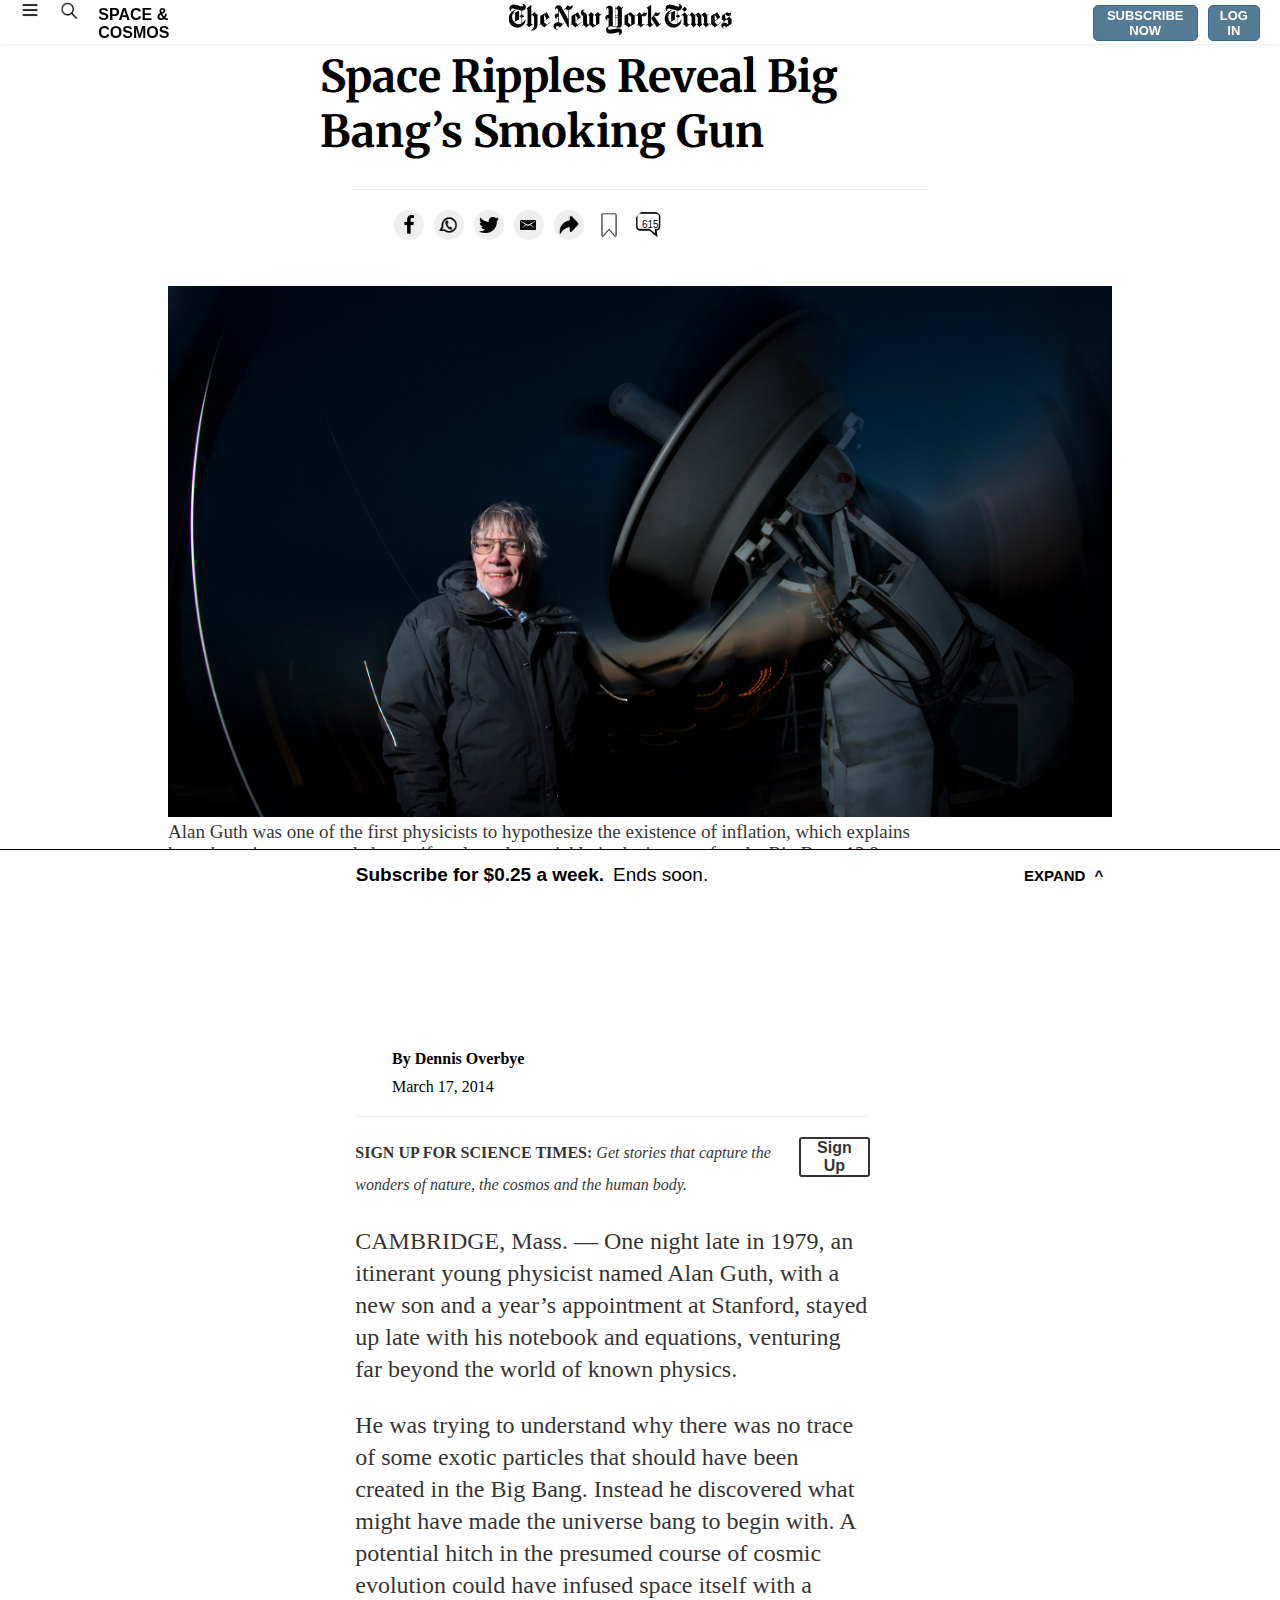
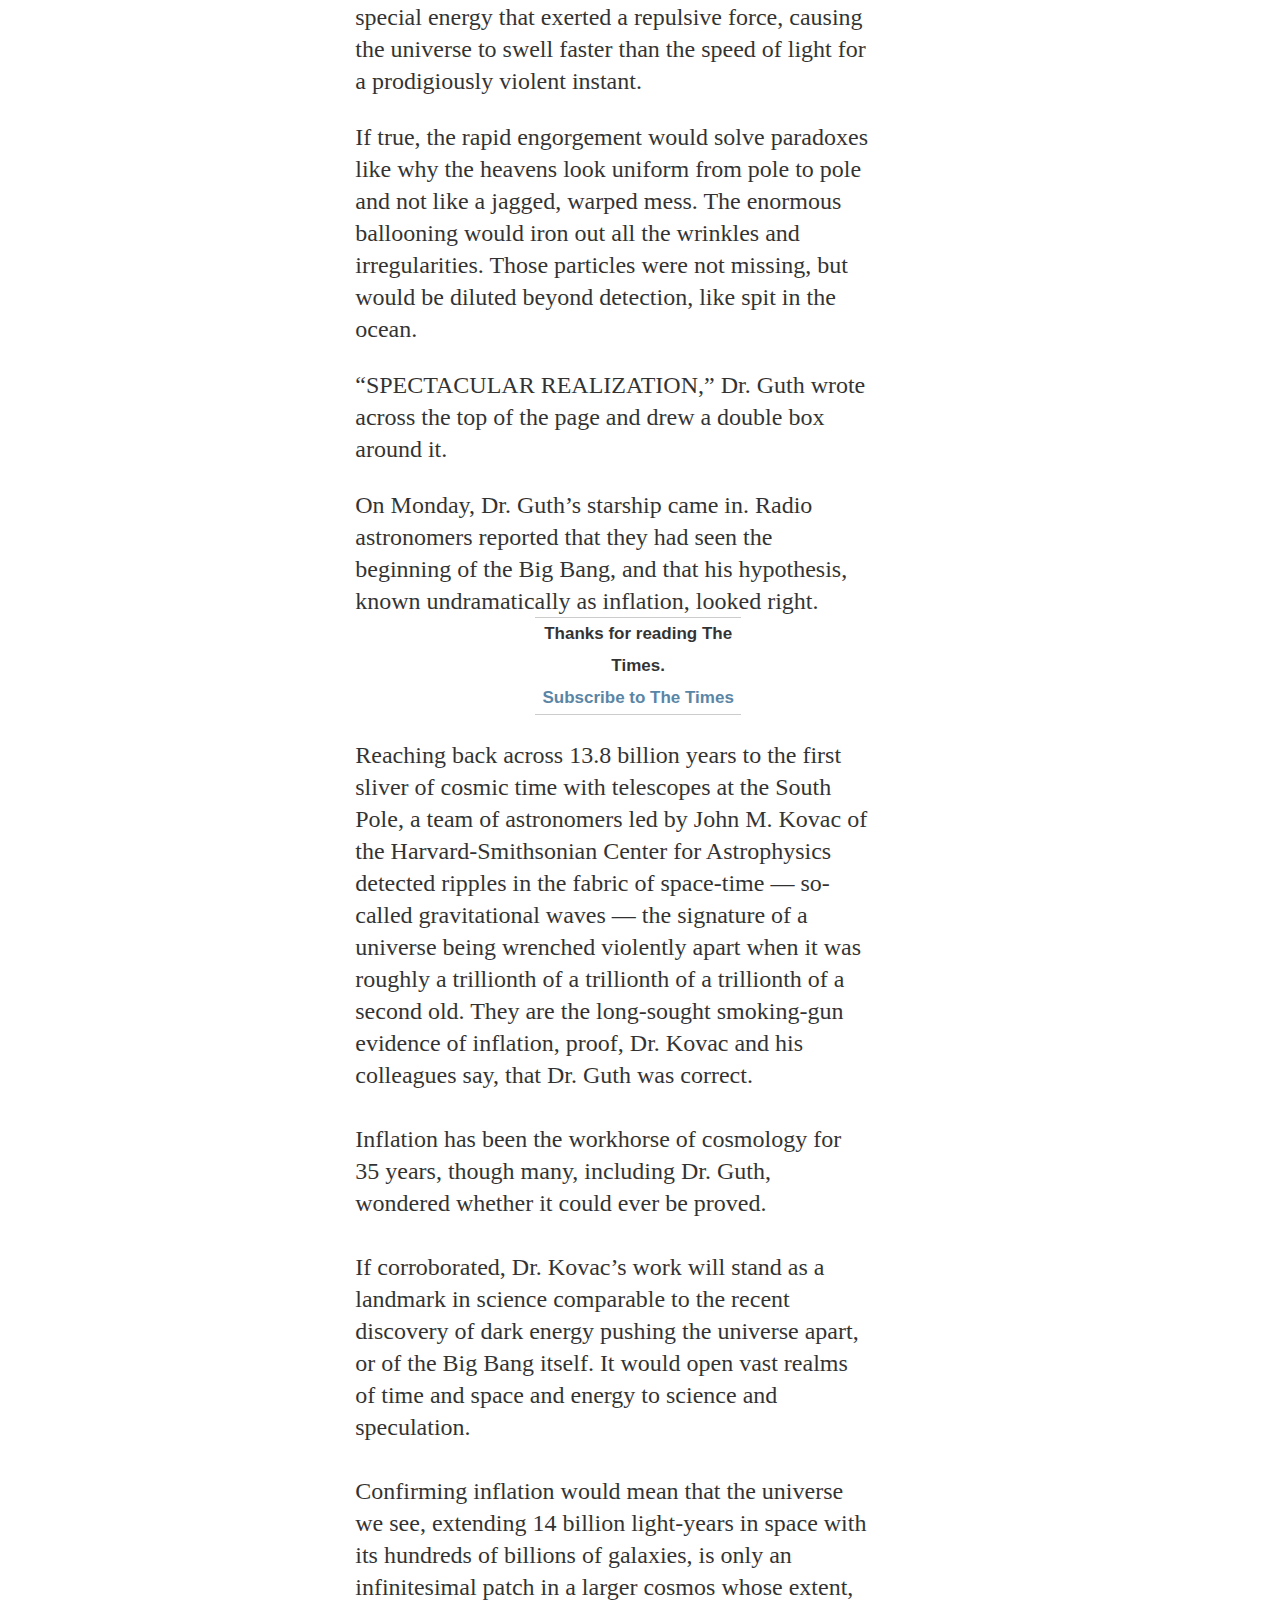
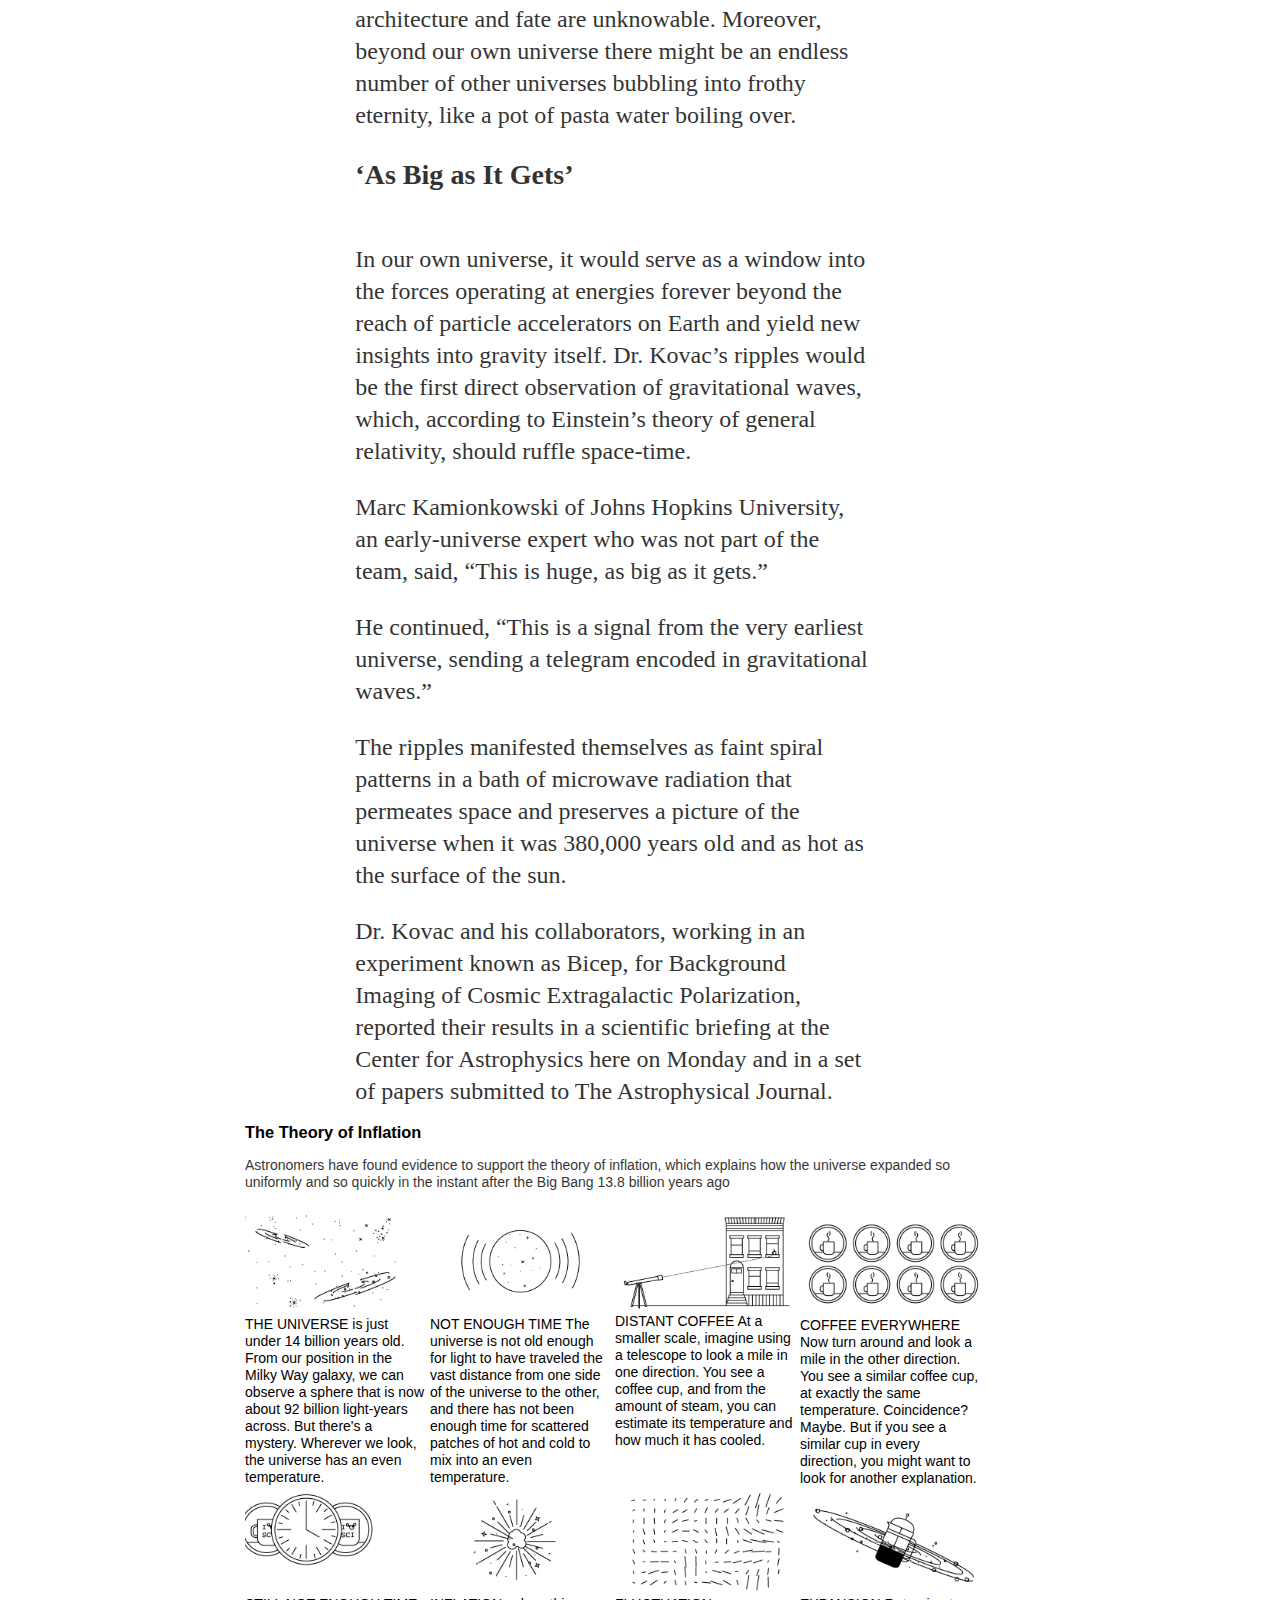
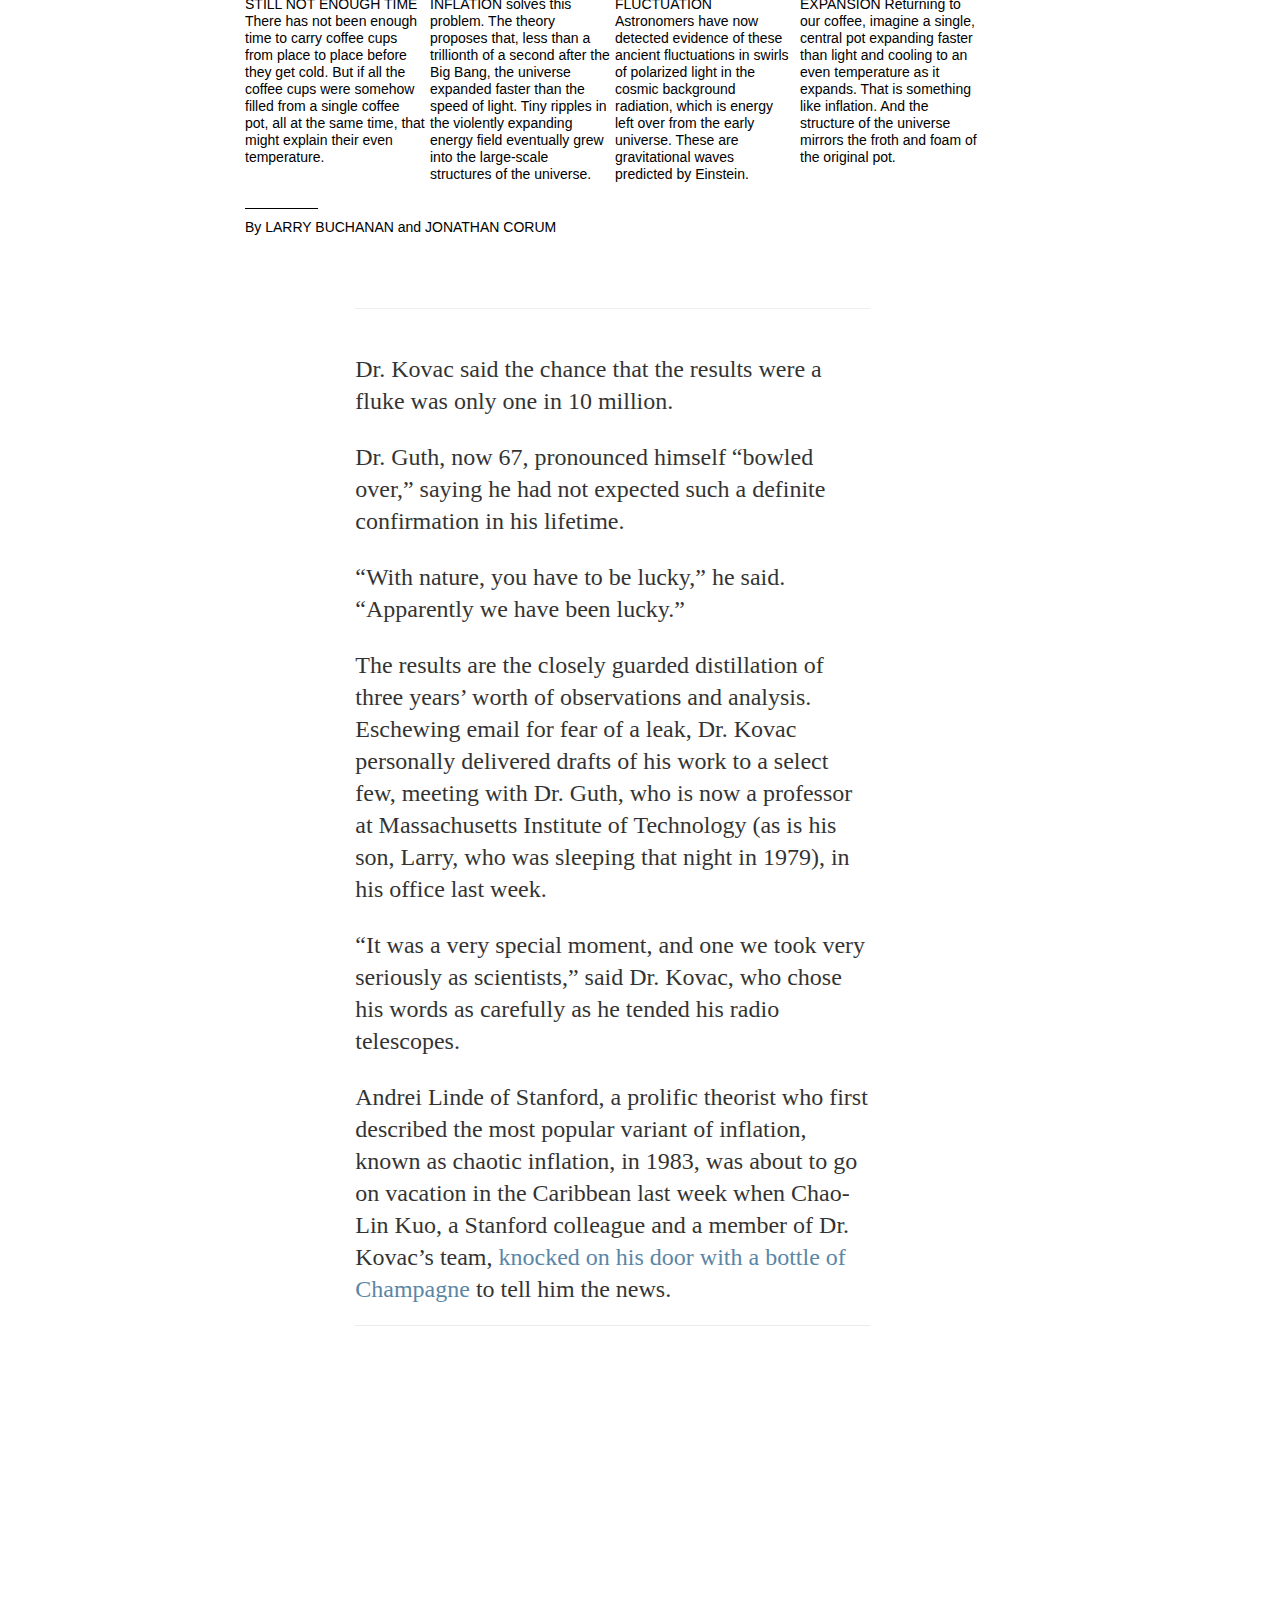
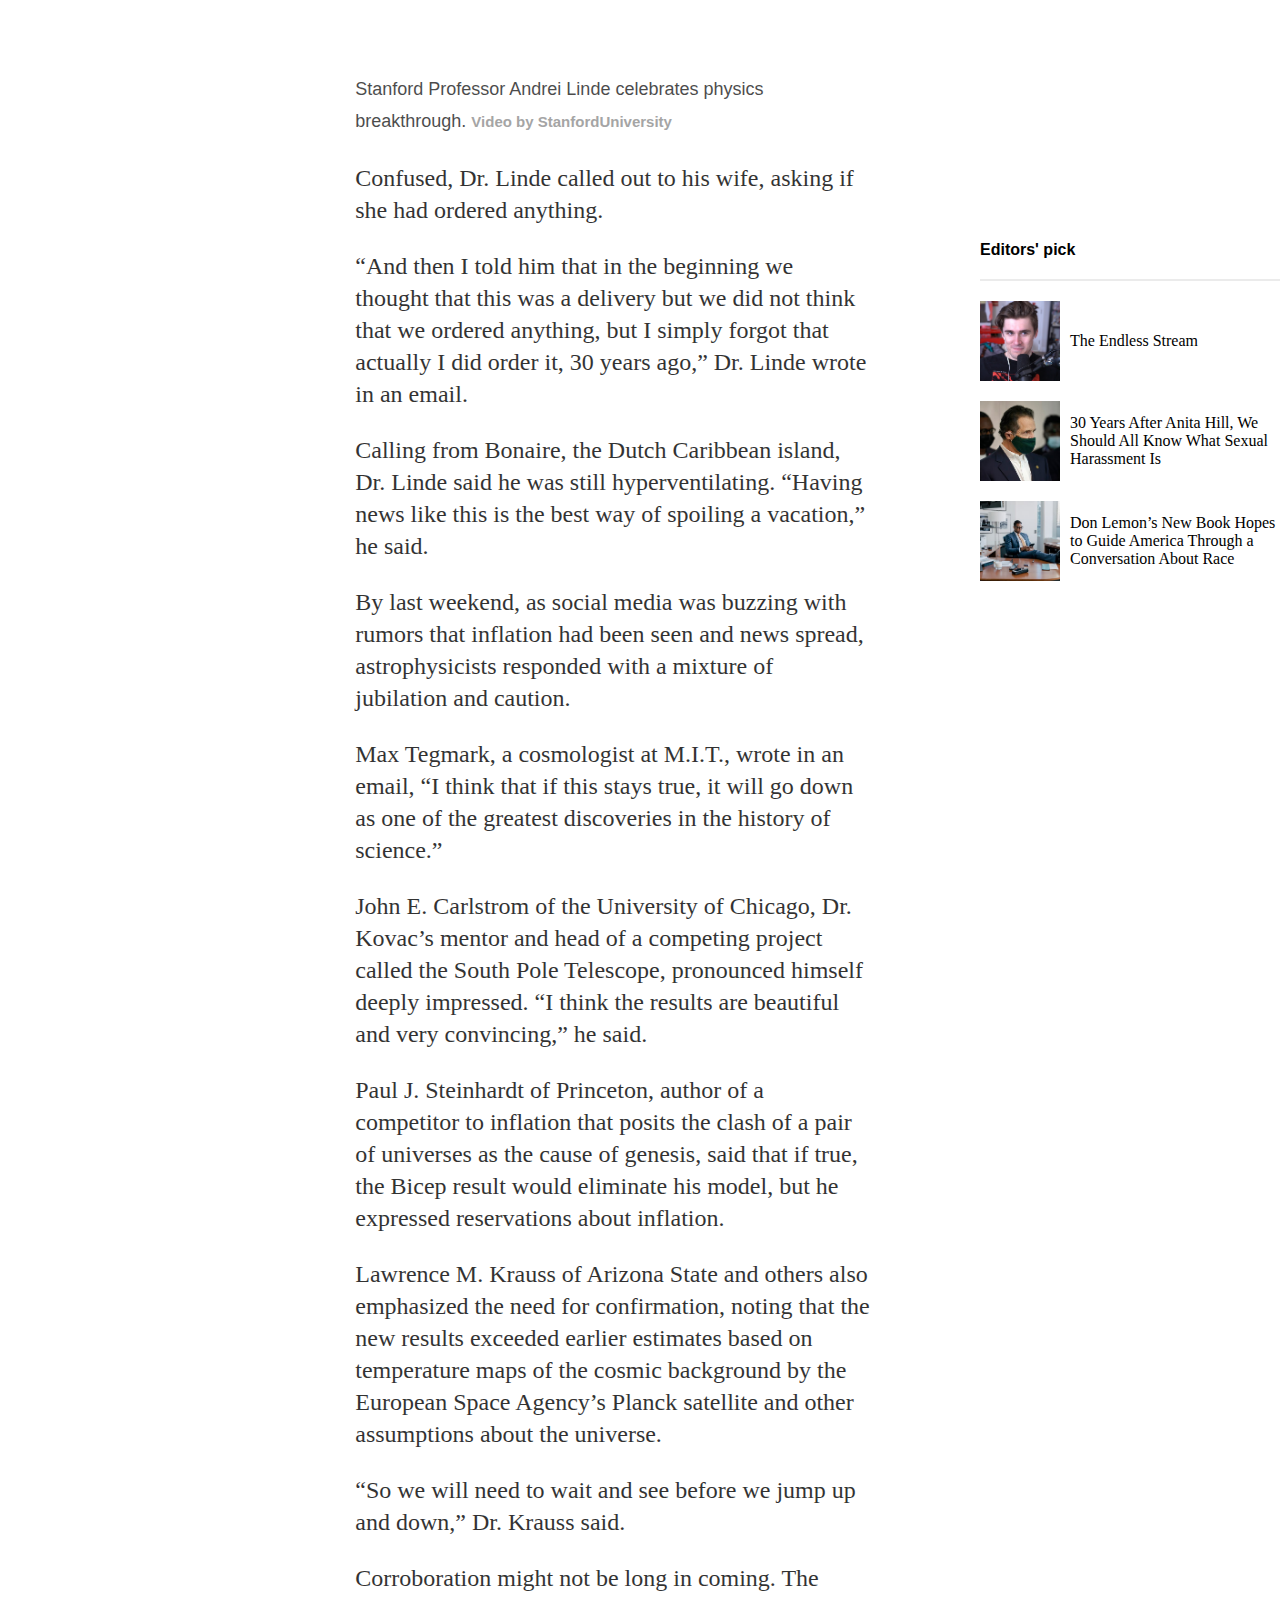
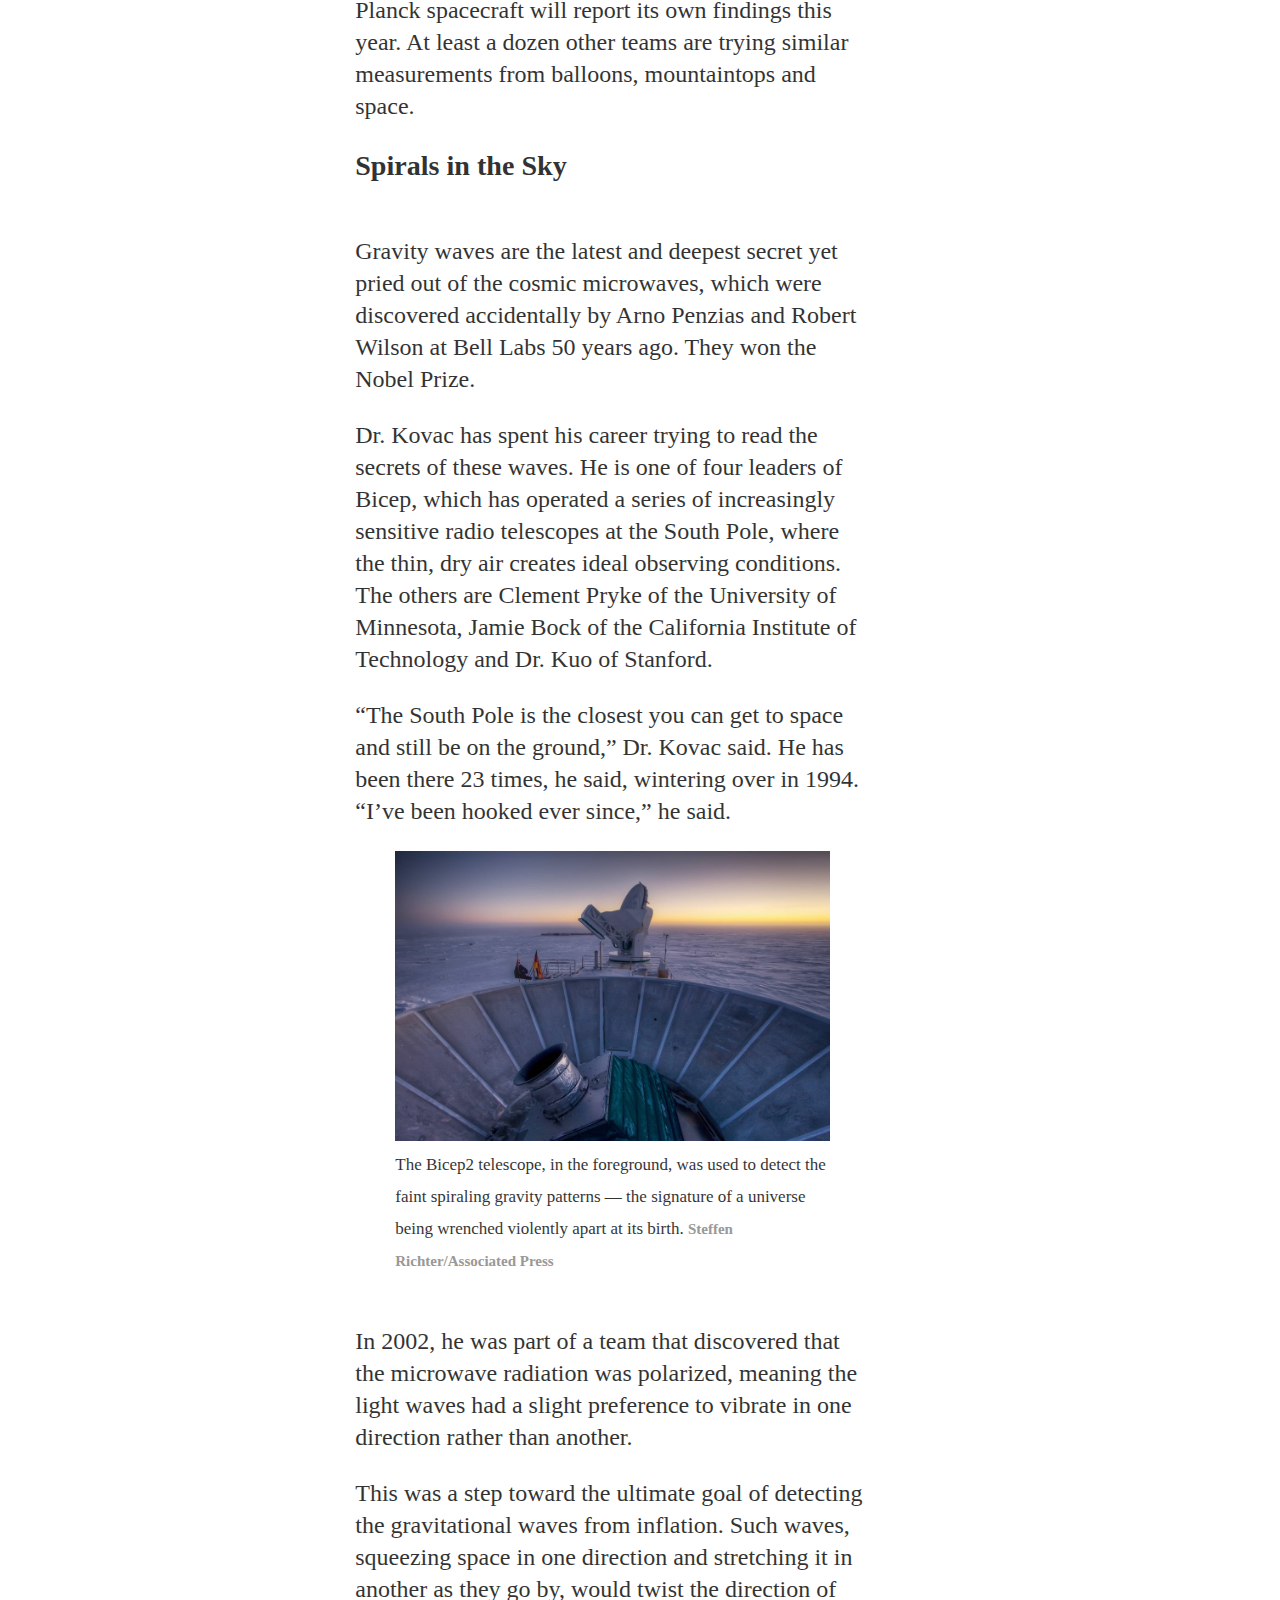
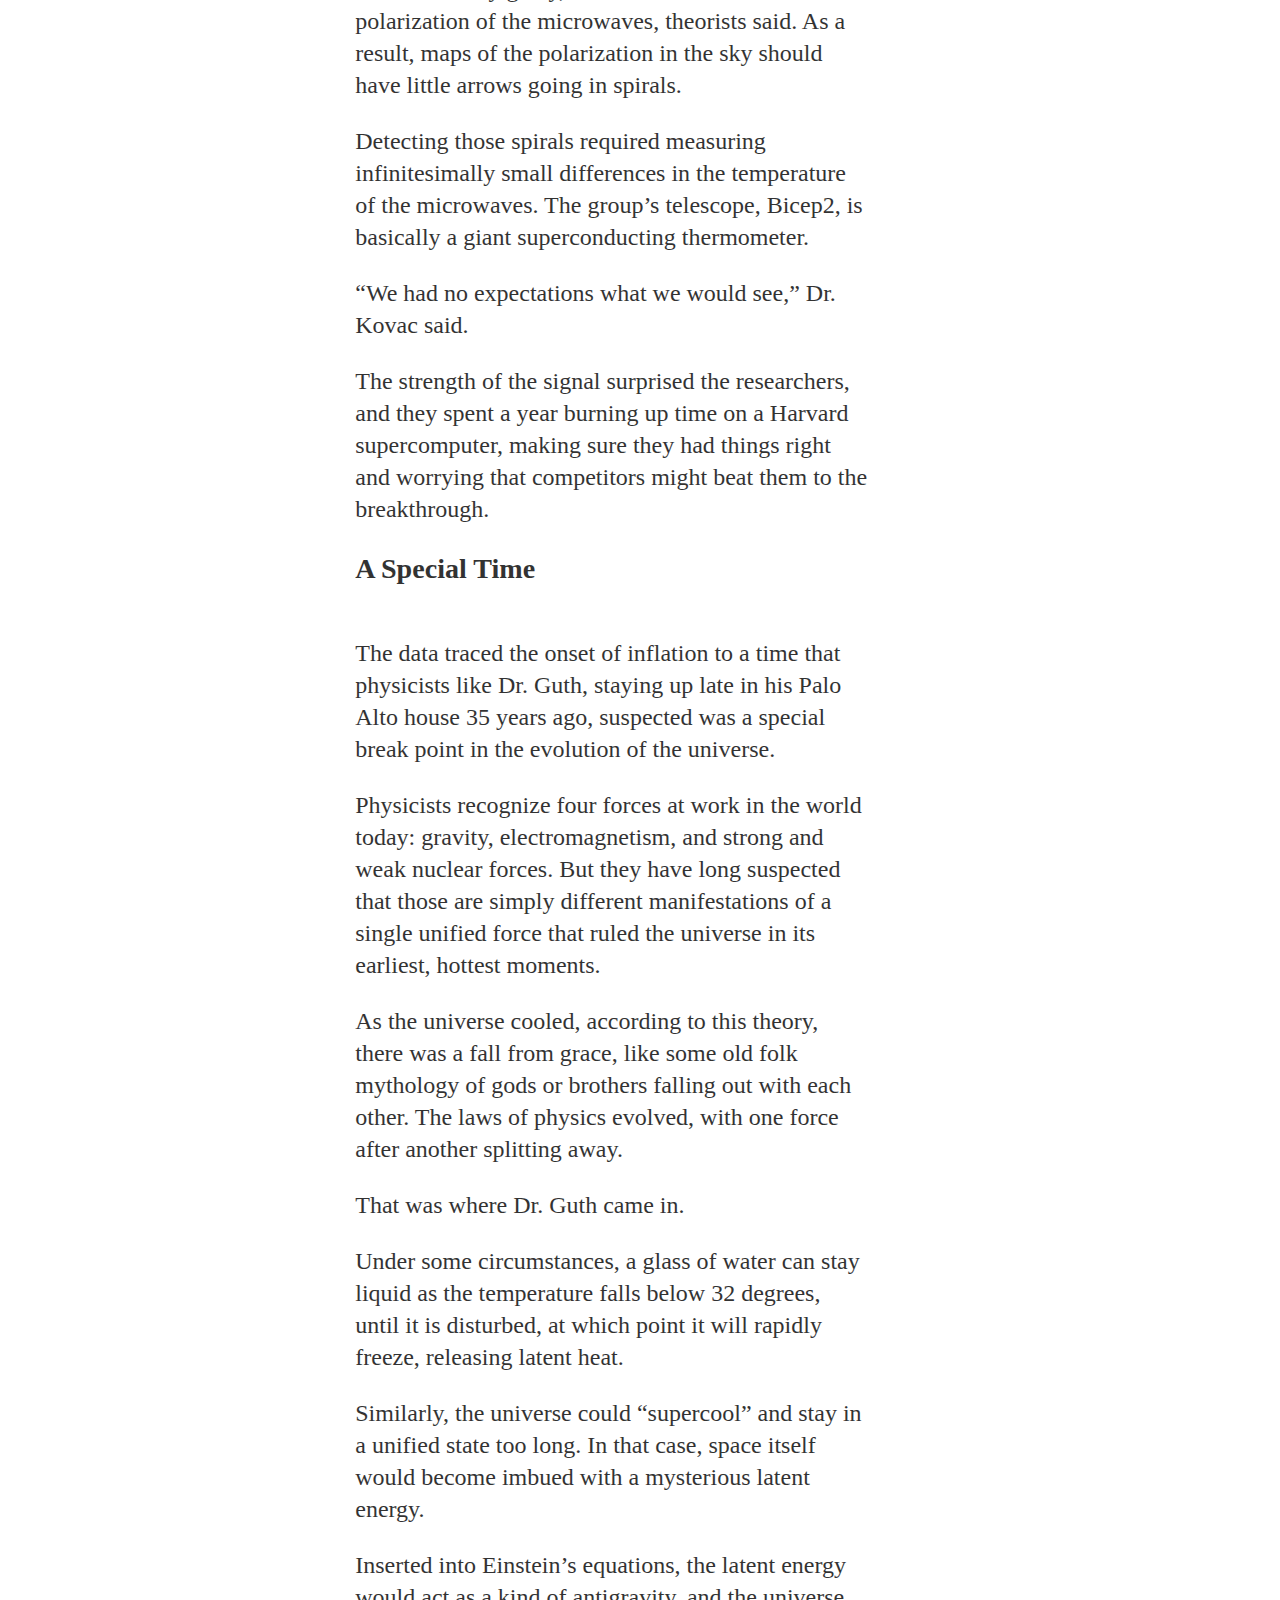
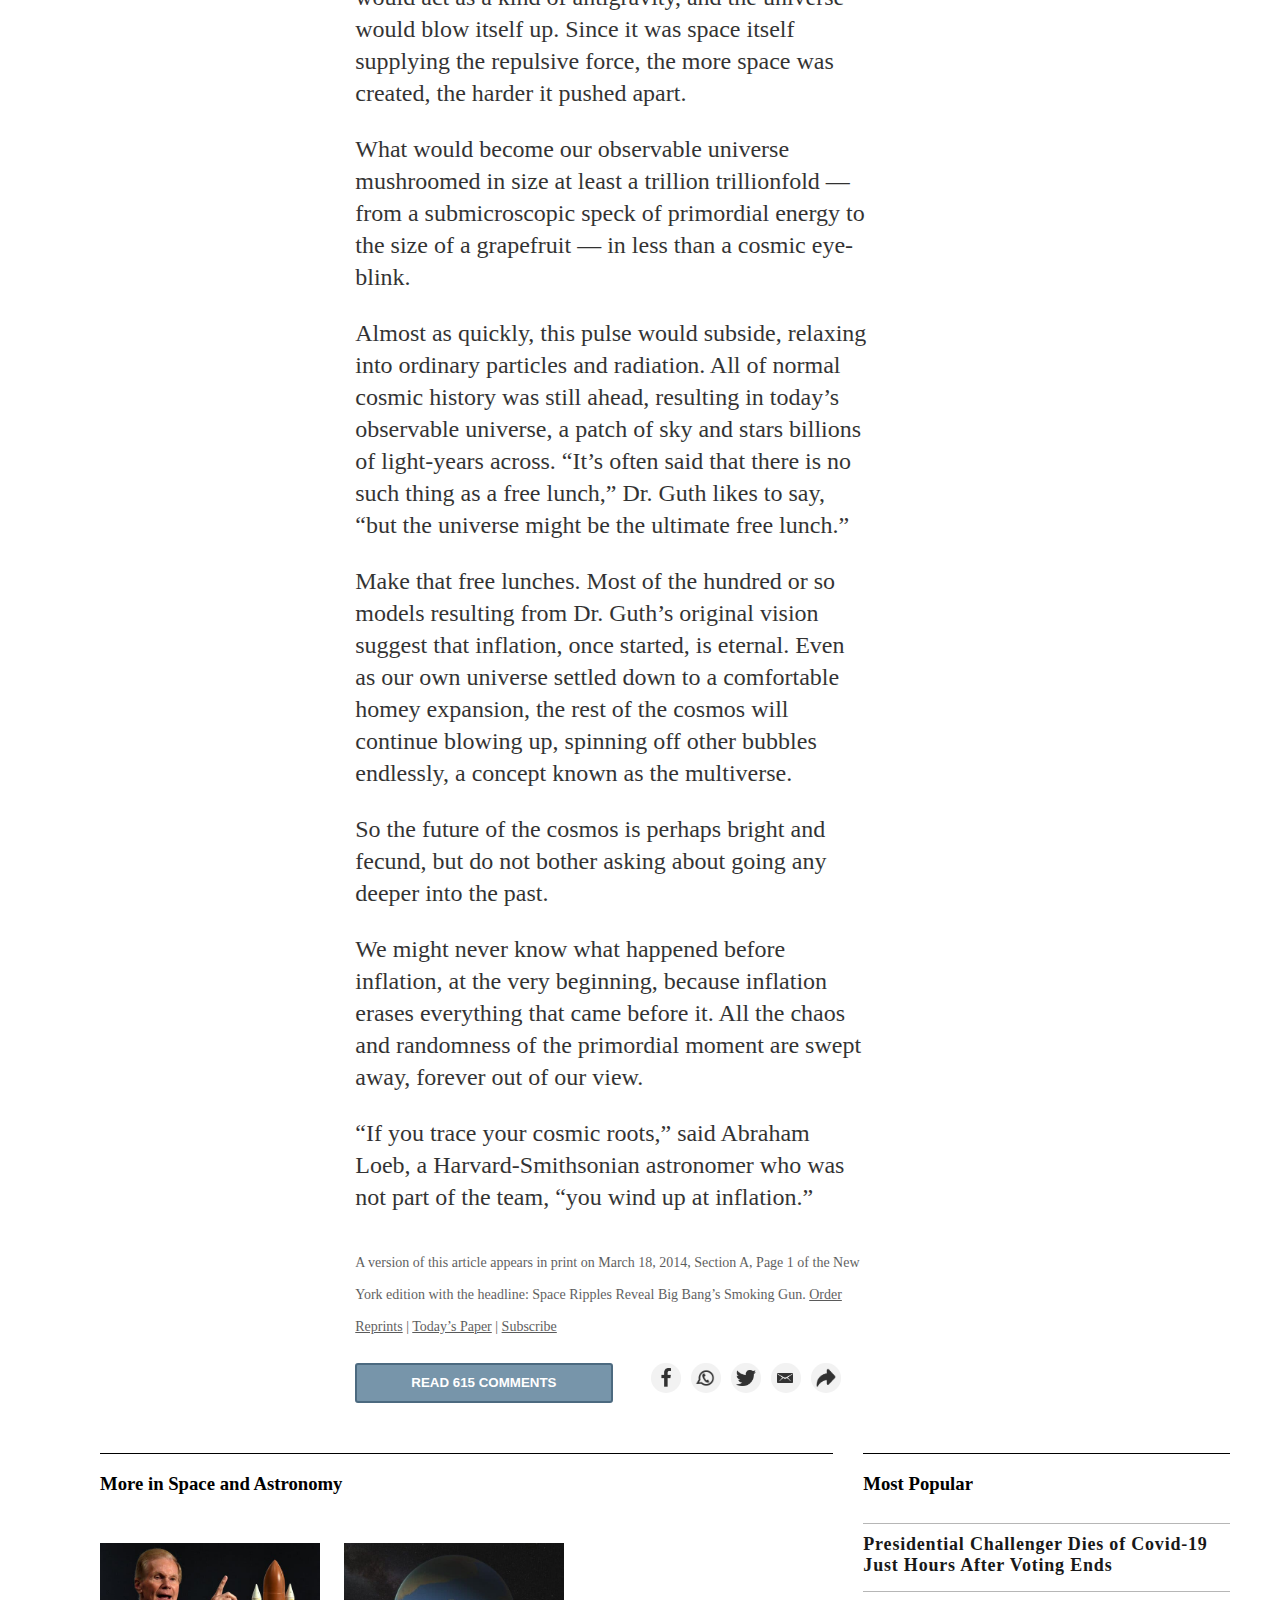
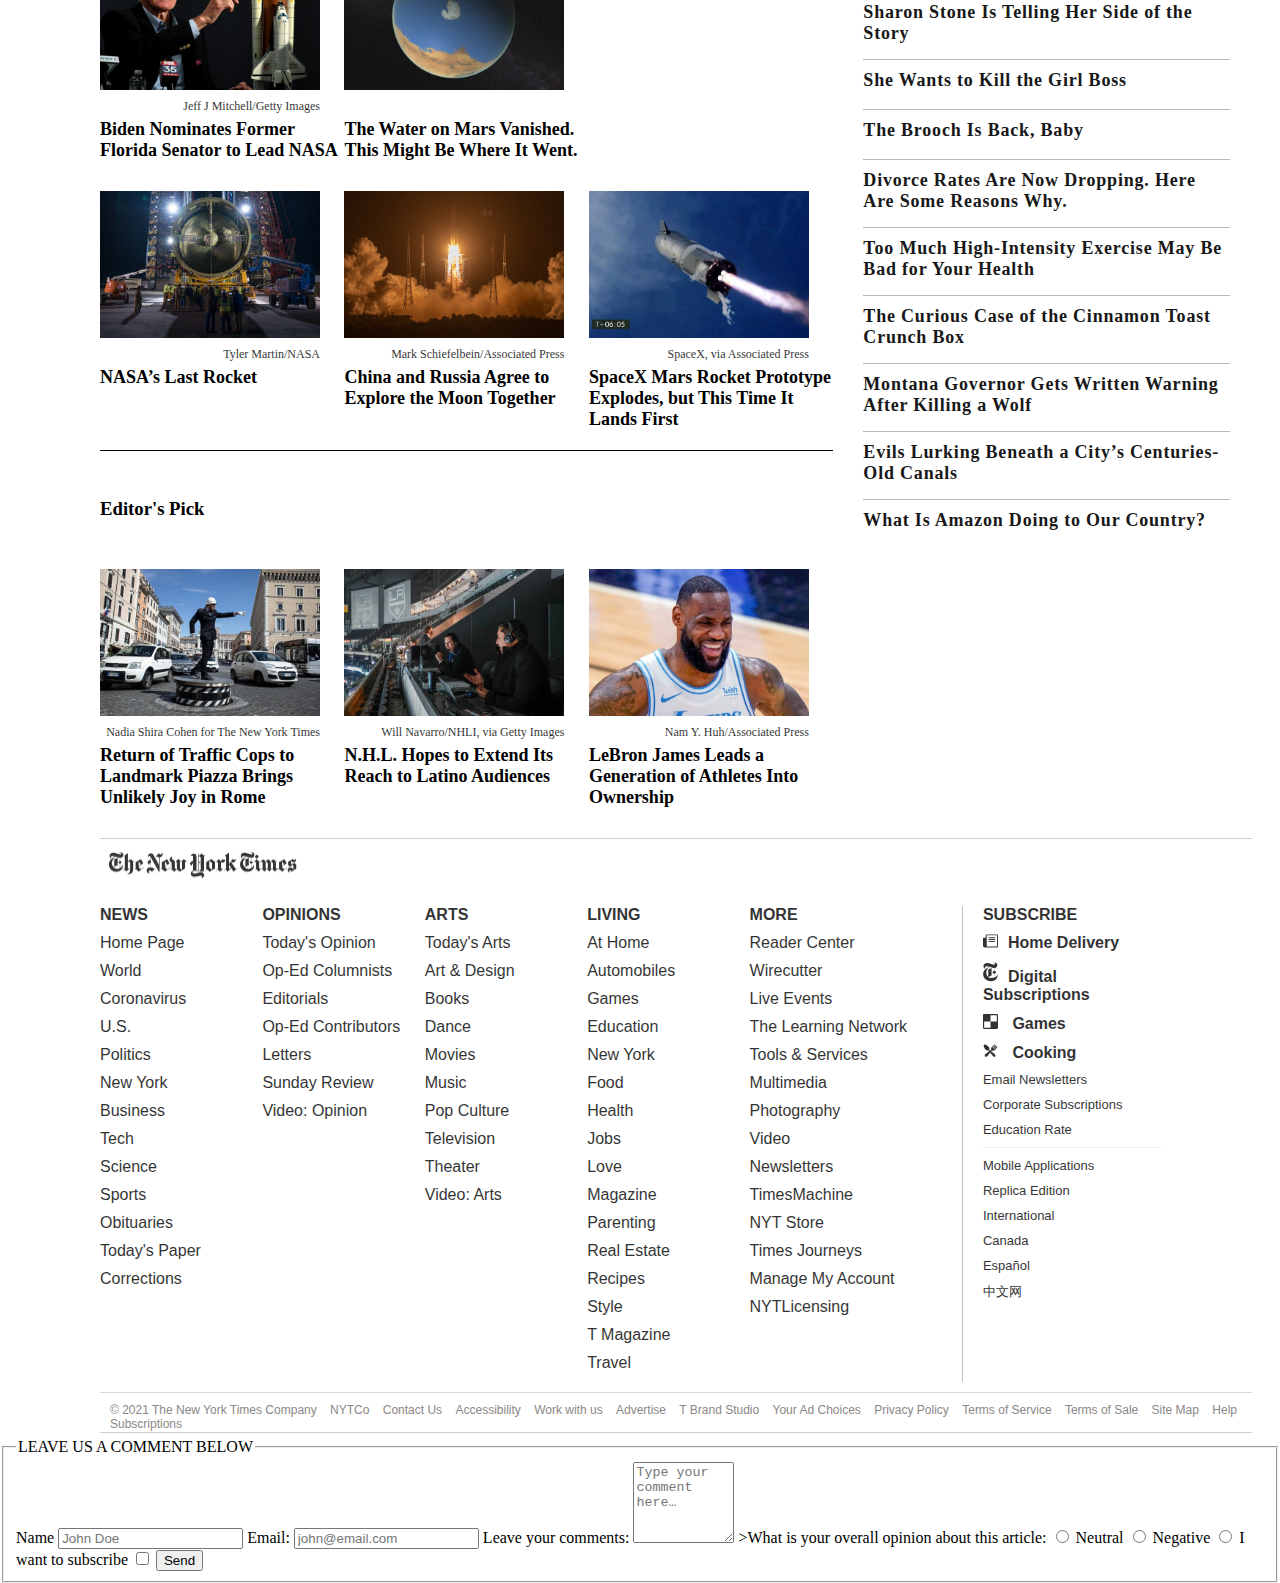
==== commit 36cc4e75: "add html linter and corrections" ====
--- a/index.html
+++ b/index.html
@@ -11,7 +11,7 @@
   <body>
     <nav class="navbar fixed">
       <div class="menu">
-        <img src="images/menu.png" alt="menu-icon" height="20" />
+        <img src="../images/menu.png" alt="menu-icon" height="20" />
       </div>
       <div class="search">
         <img src="../images/search-icon.png" alt="search-icon" height="18" />
@@ -977,5 +977,49 @@
       </div>
       <div class="expand-btn">Expand</div>
     </div>
+
+    <!-- FORM -->
+    <div class="form">
+      <fieldset>
+        <legend>LEAVE US A COMMENT BELOW</legend>
+        <form action="#" method="POST" onsubmit="return false">
+          <label for="name">Name </label>
+          <input
+            type="text"
+            id="name"
+            placeholder="John Doe"
+            maxlength="20"
+            required
+          />
+          <label for="email">Email: </label>
+          <input
+            type="email"
+            id="email"
+            placeholder="john@email.com"
+            maxlength="20"
+            required
+          />
+          <label for="comments">Leave your comments: </label>
+          <textarea
+            name="comments"
+            id="comments"
+            cols="10"
+            rows="5"
+            placeholder="Type your comment here…"
+            maxlength="25"
+            required
+          ></textarea>
+          <label> >What is your overall opinion about this article: </label>
+          <input type="radio" name="opinion" id="positive" value="Positive" />
+          <label for="neutral">Neutral</label>
+          <input type="radio" name="opinion" id="neutral" value="Neutral" />
+          <label for="negative">Negative</label>
+          <input type="radio" name="opinion" id="negative" value="Negative" />
+          <label for="newsletter">I want to subscribe</label>
+          <input type="checkbox" name="newsletter" id="newsletter" />
+          <input type="submit" class="submit-btn" value="Send" />
+        </form>
+      </fieldset>
+    </div>
   </body>
 </html>
--- a/styles.css
+++ b/styles.css
@@ -176,14 +176,14 @@
 }
 
 .fb {
-  background-image: url(/images/fb.png);
+  background-image: url(./images/fb.png);
   background-size: 20px 20px;
   background-repeat: no-repeat;
   background-position: center;
 }
 
 .whatsapp {
-  background-image: url(/images/whatsapp.png);
+  background-image: url(./images/whatsapp.png);
   background-size: 20px 20px;
   background-repeat: no-repeat;
   background-position-x: 2px;
@@ -191,14 +191,14 @@
 }
 
 .twitter {
-  background-image: url(/images/twitter.png);
+  background-image: url(./images/twitter.png);
   background-size: 20px 20px;
   background-repeat: no-repeat;
   background-position: center;
 }
 
 .mail {
-  background-image: url(/images/mail.png);
+  background-image: url(./images/mail.png);
   background-size: 20px 20px;
   background-repeat: no-repeat;
   background-position-x: 2px;
@@ -206,14 +206,14 @@
 }
 
 .share {
-  background-image: url(/images/arrow-right.png);
+  background-image: url(./images/arrow-right.png);
   background-size: 20px 20px;
   background-repeat: no-repeat;
   background-position: center;
 }
 
 .save {
-  background-image: url(/images/bookmark.png);
+  background-image: url(./images/bookmark.png);
   background-color: transparent;
   background-size: 30px 30px;
   background-repeat: no-repeat;
@@ -221,7 +221,7 @@
 }
 
 .comments {
-  background-image: url(/images/comments.png);
+  background-image: url(./images/comments.png);
   background-color: transparent;
   background-size: 30px 30px;
   background-repeat: no-repeat;
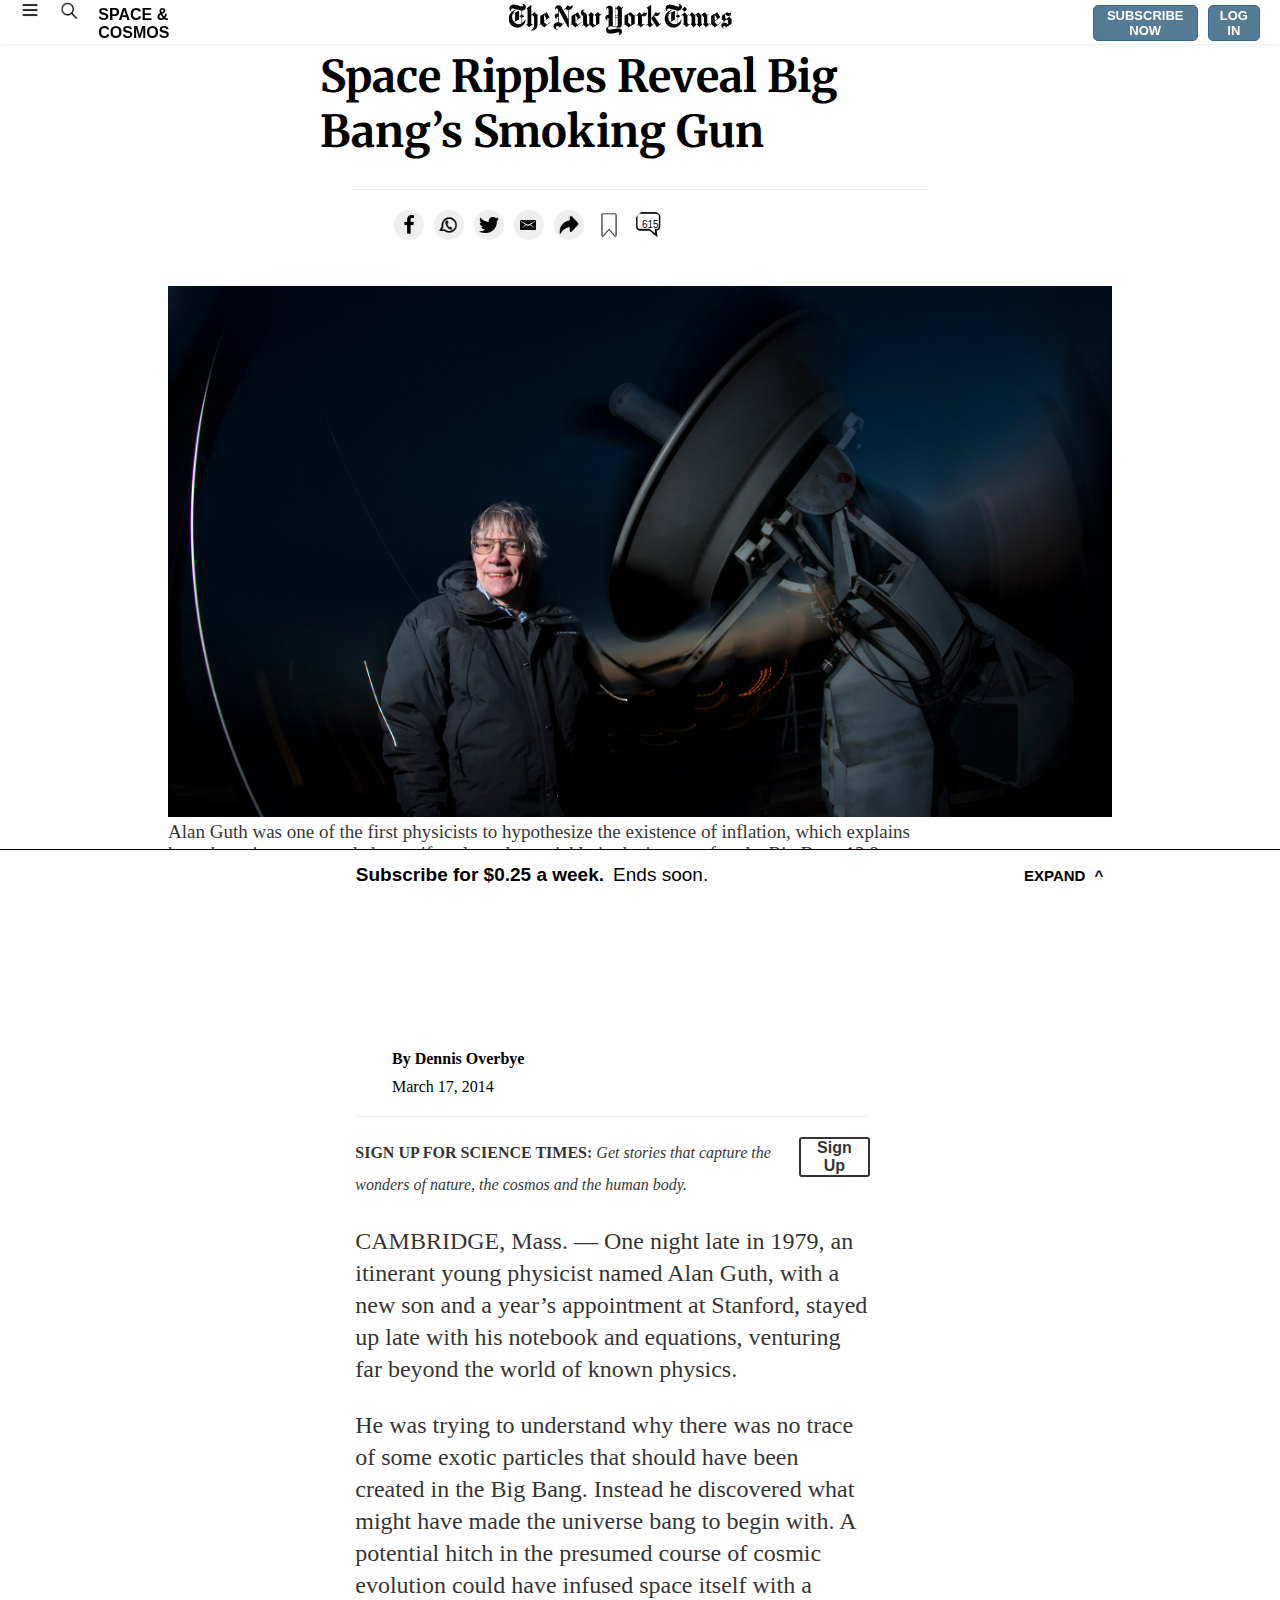
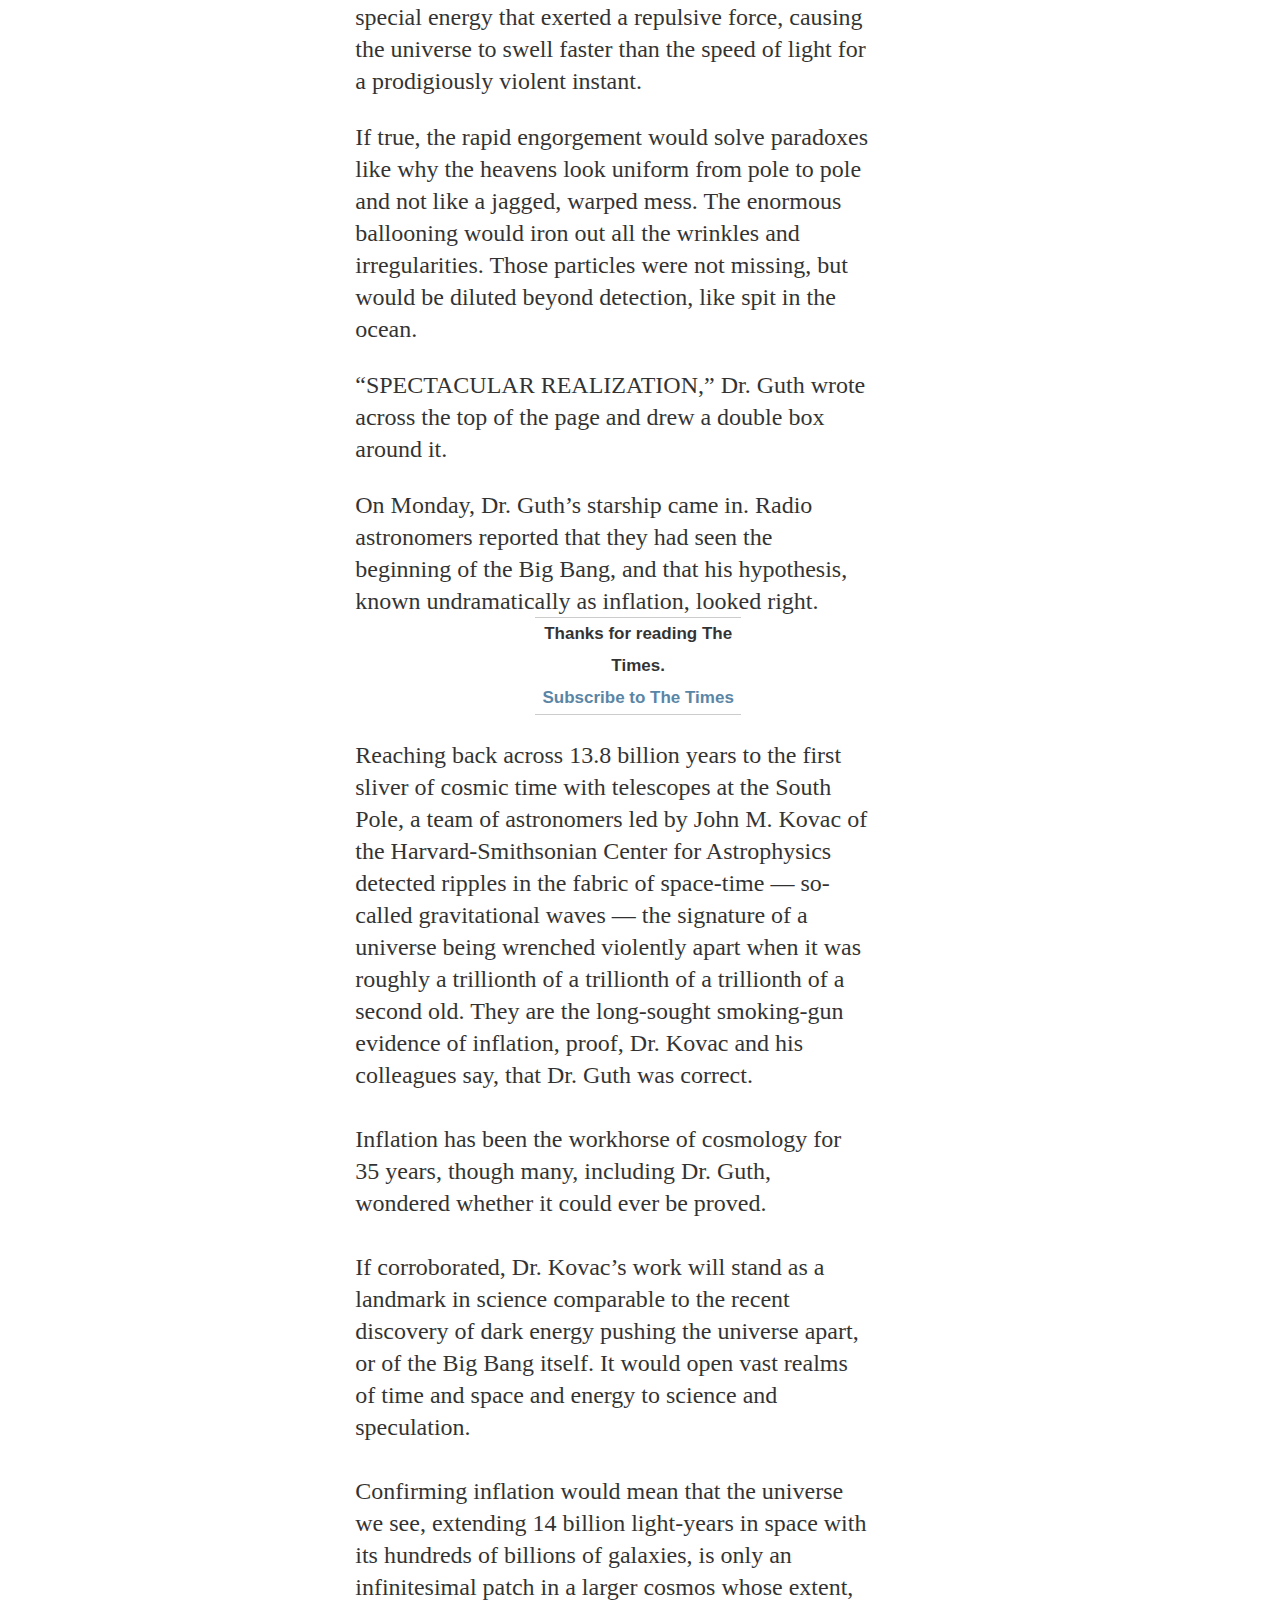
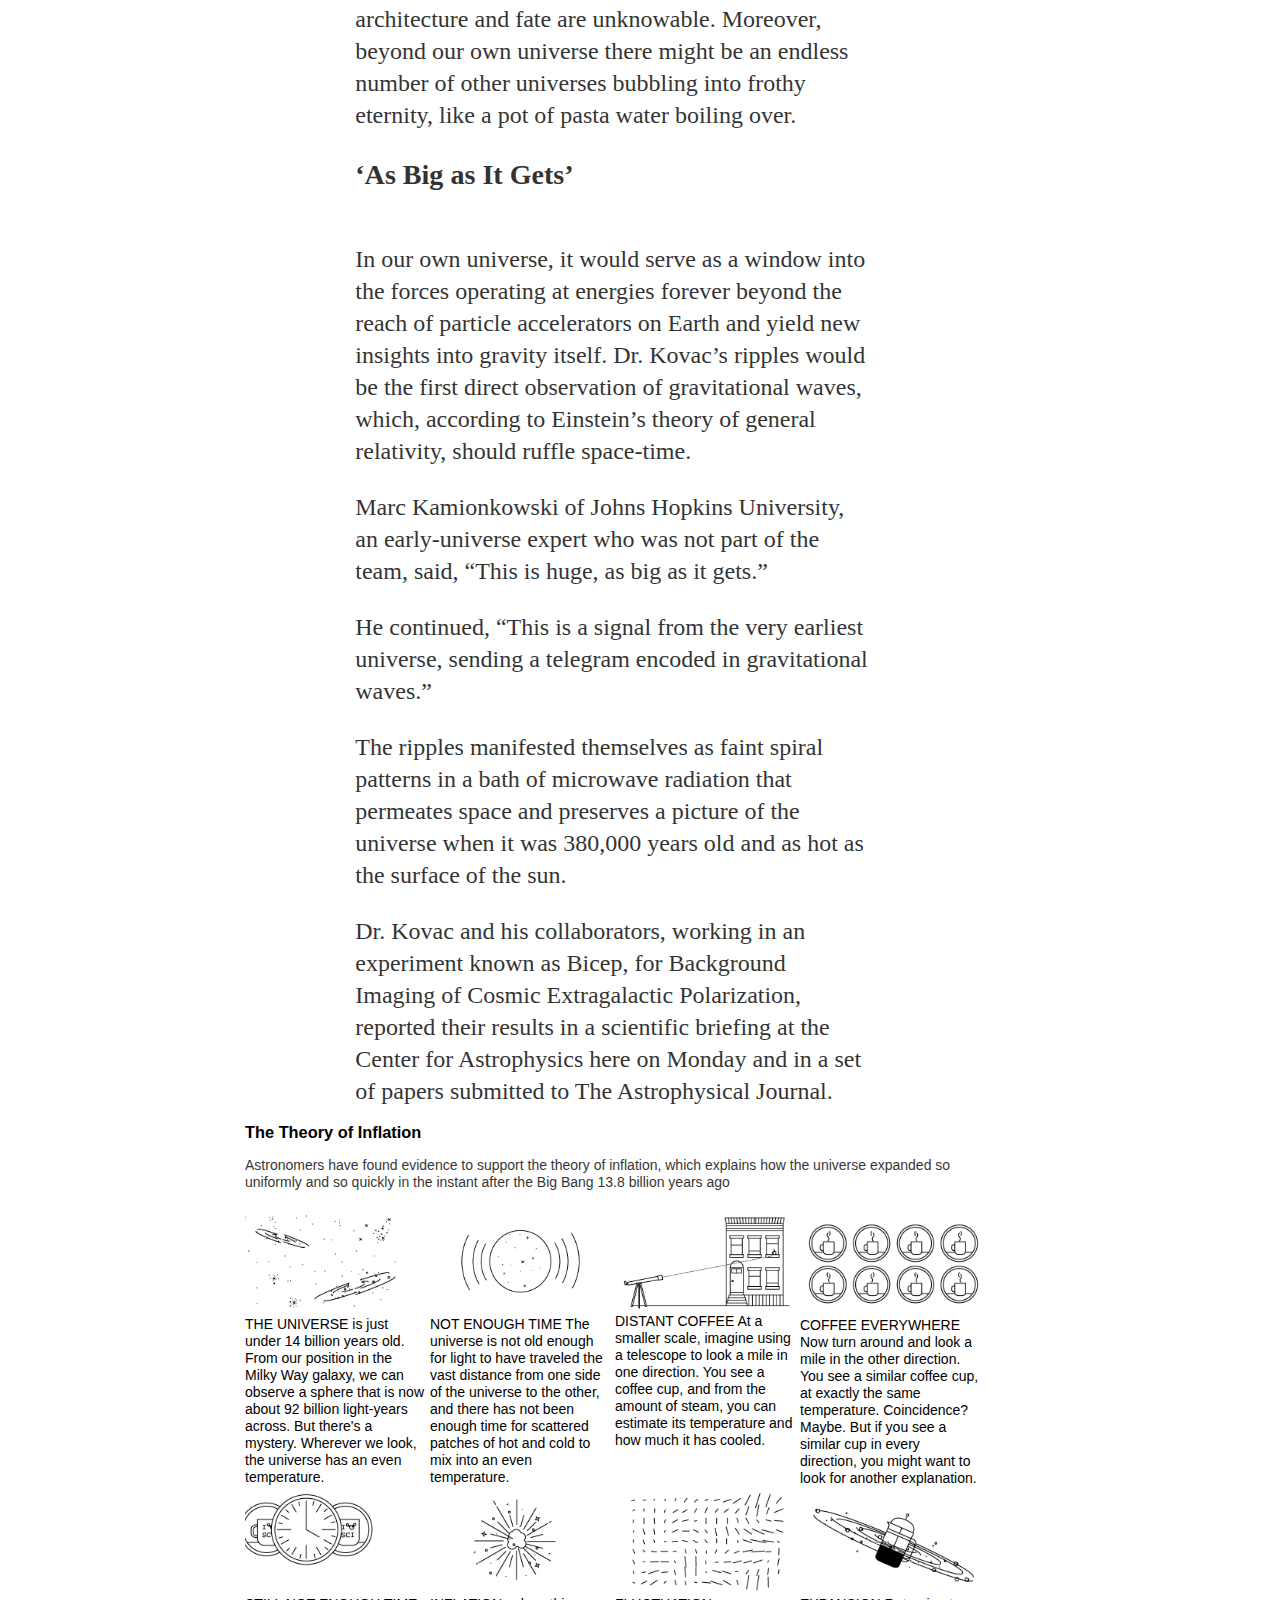
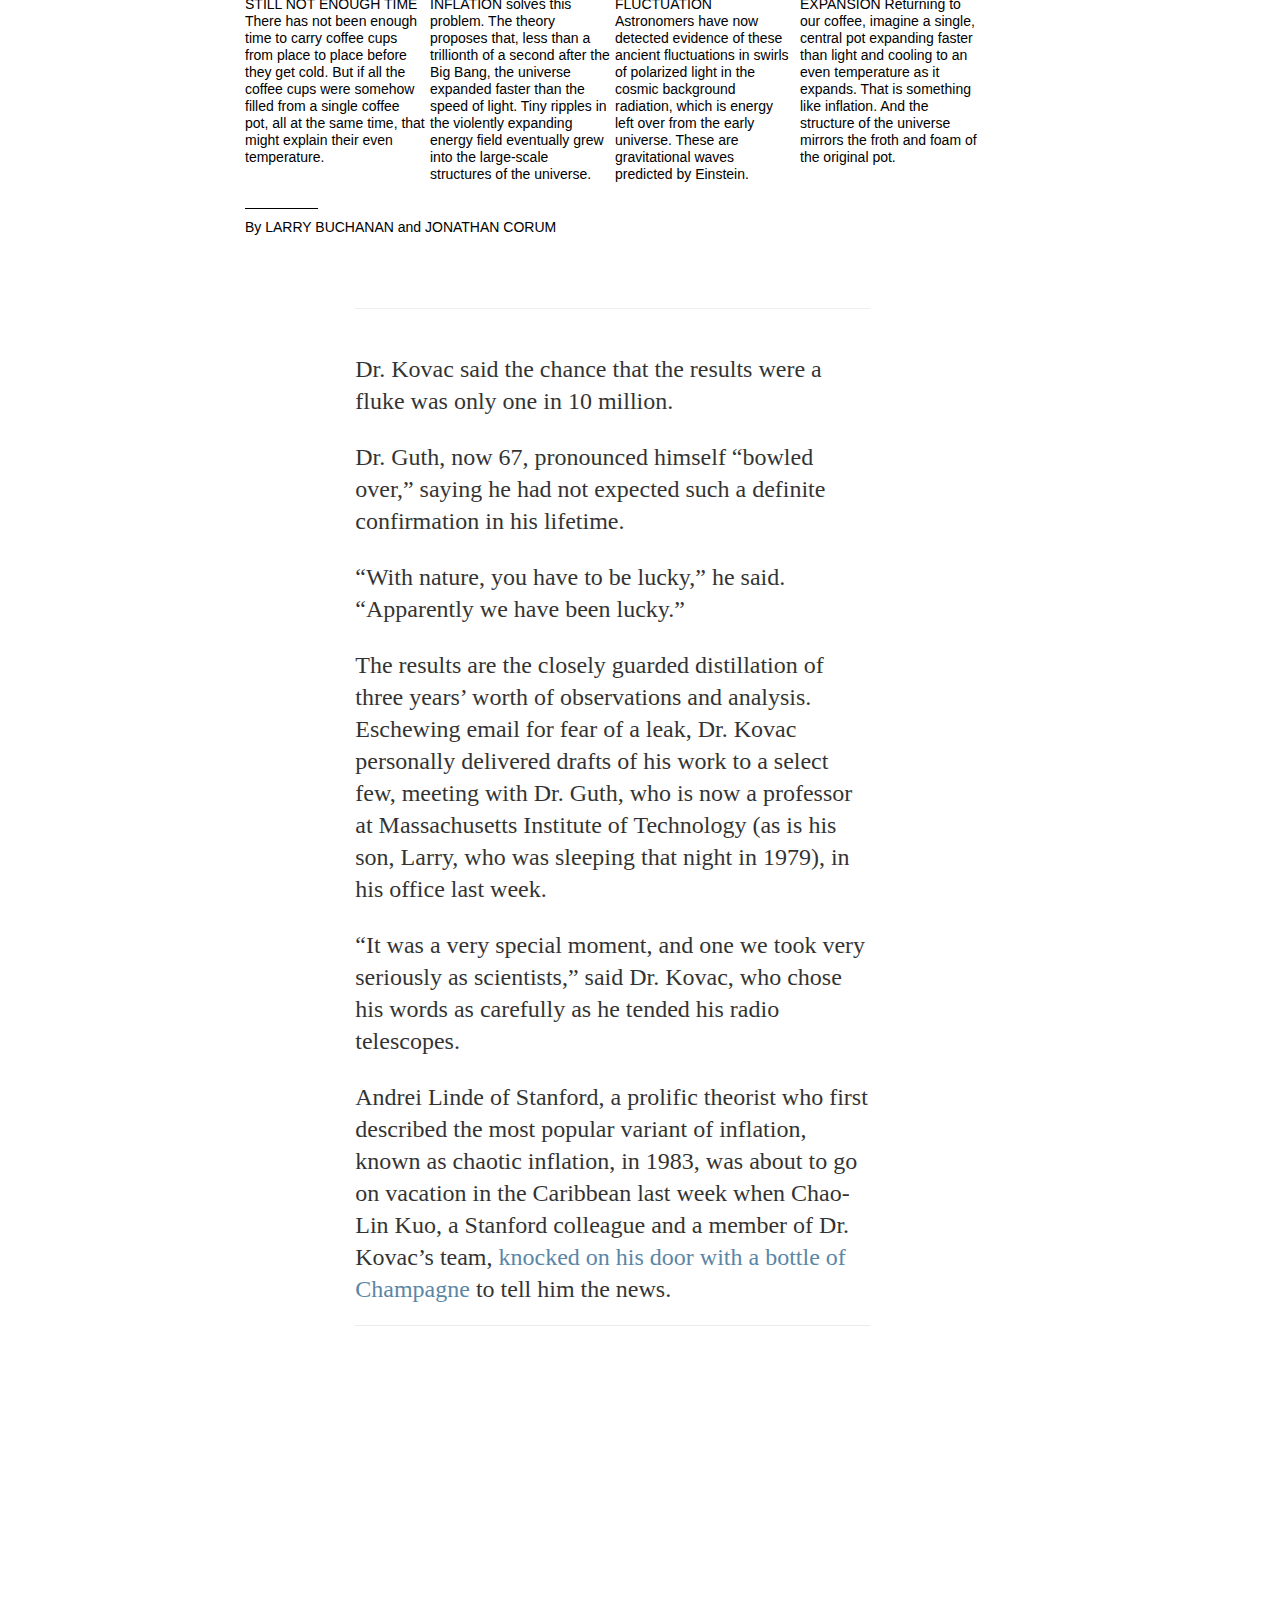
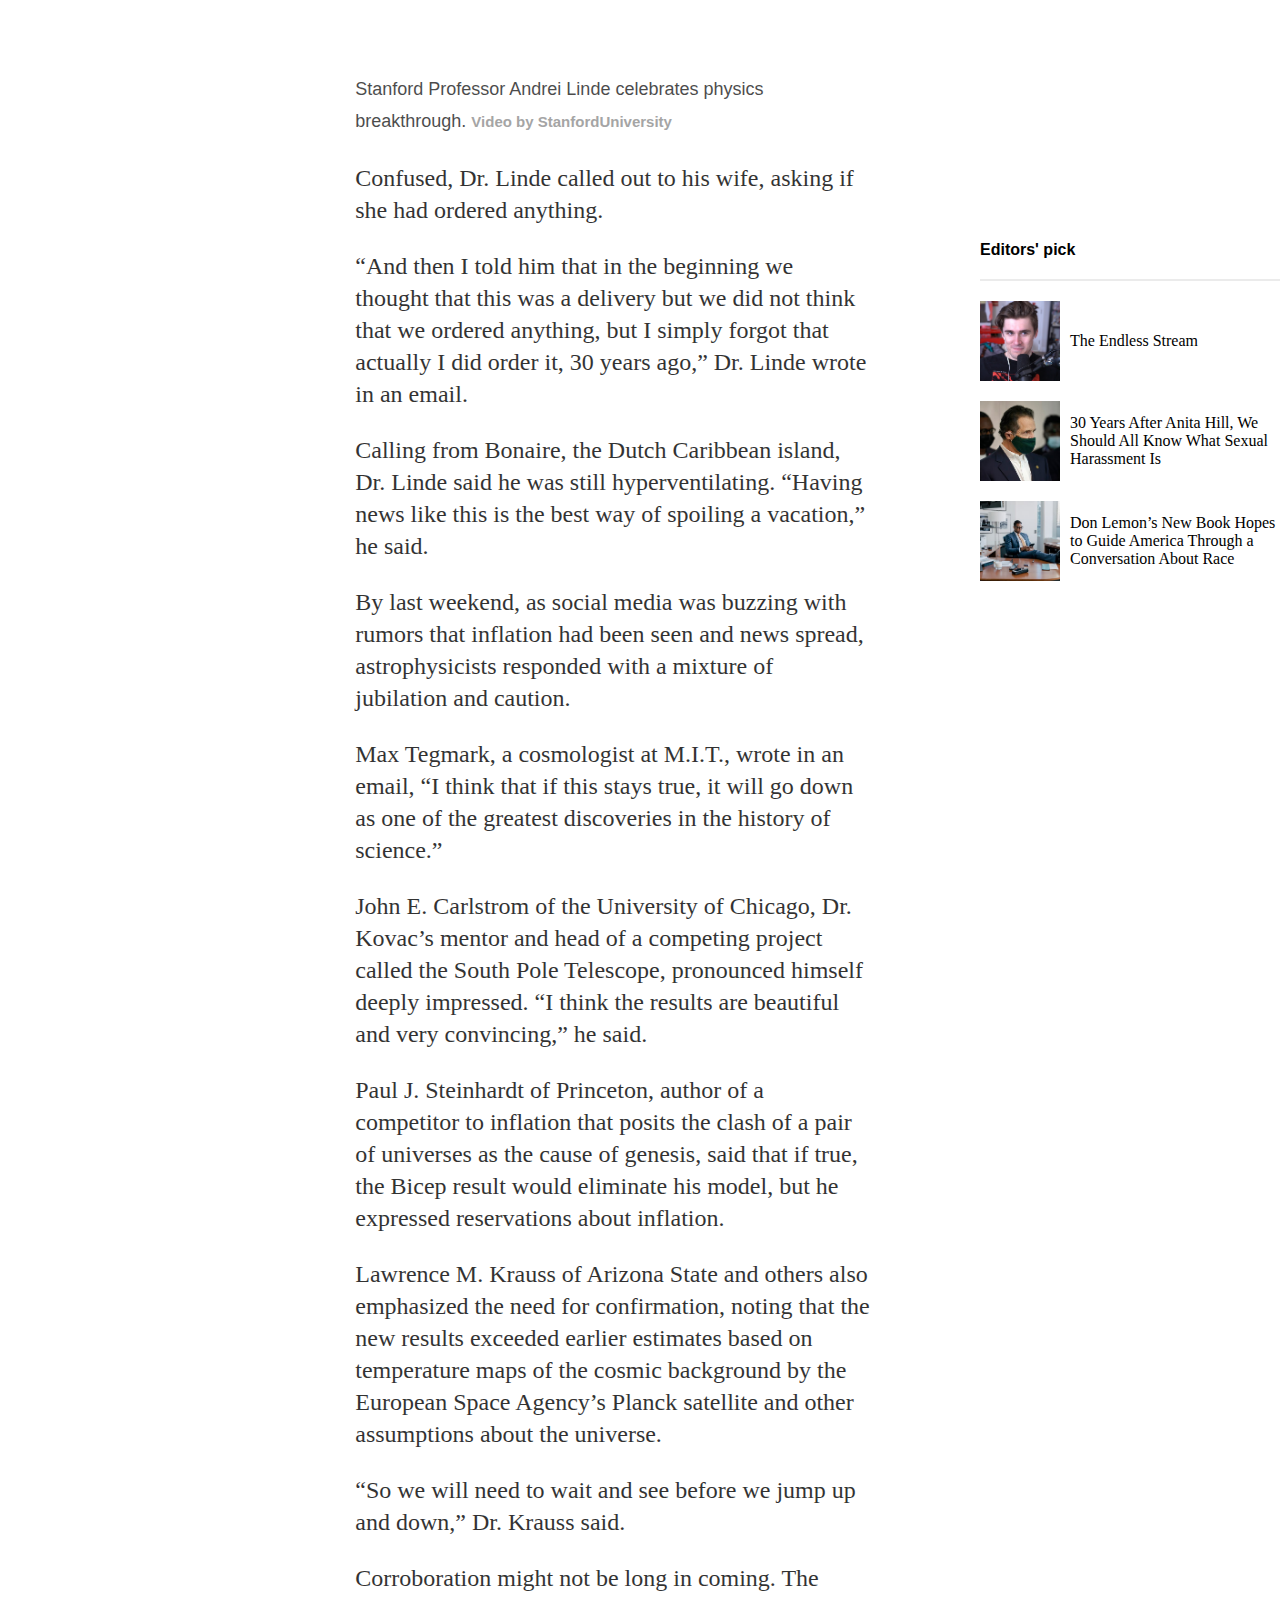
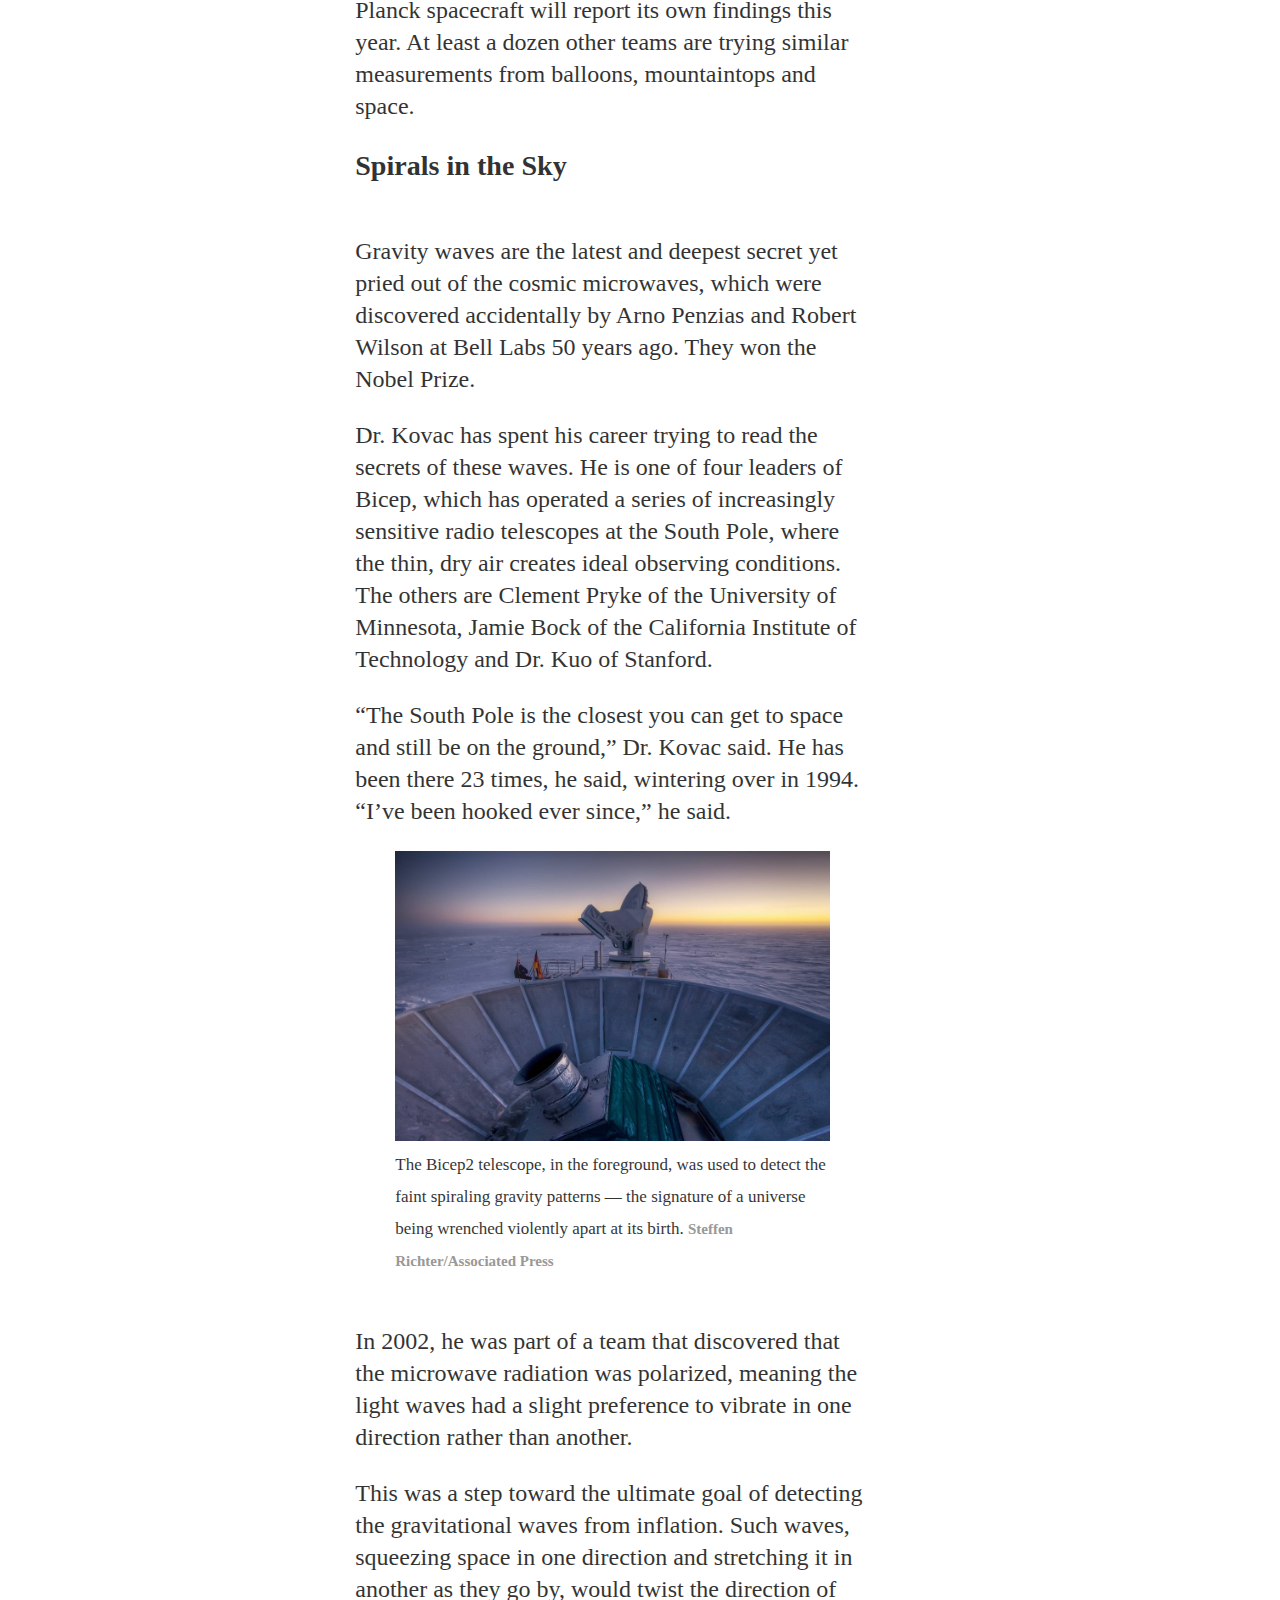
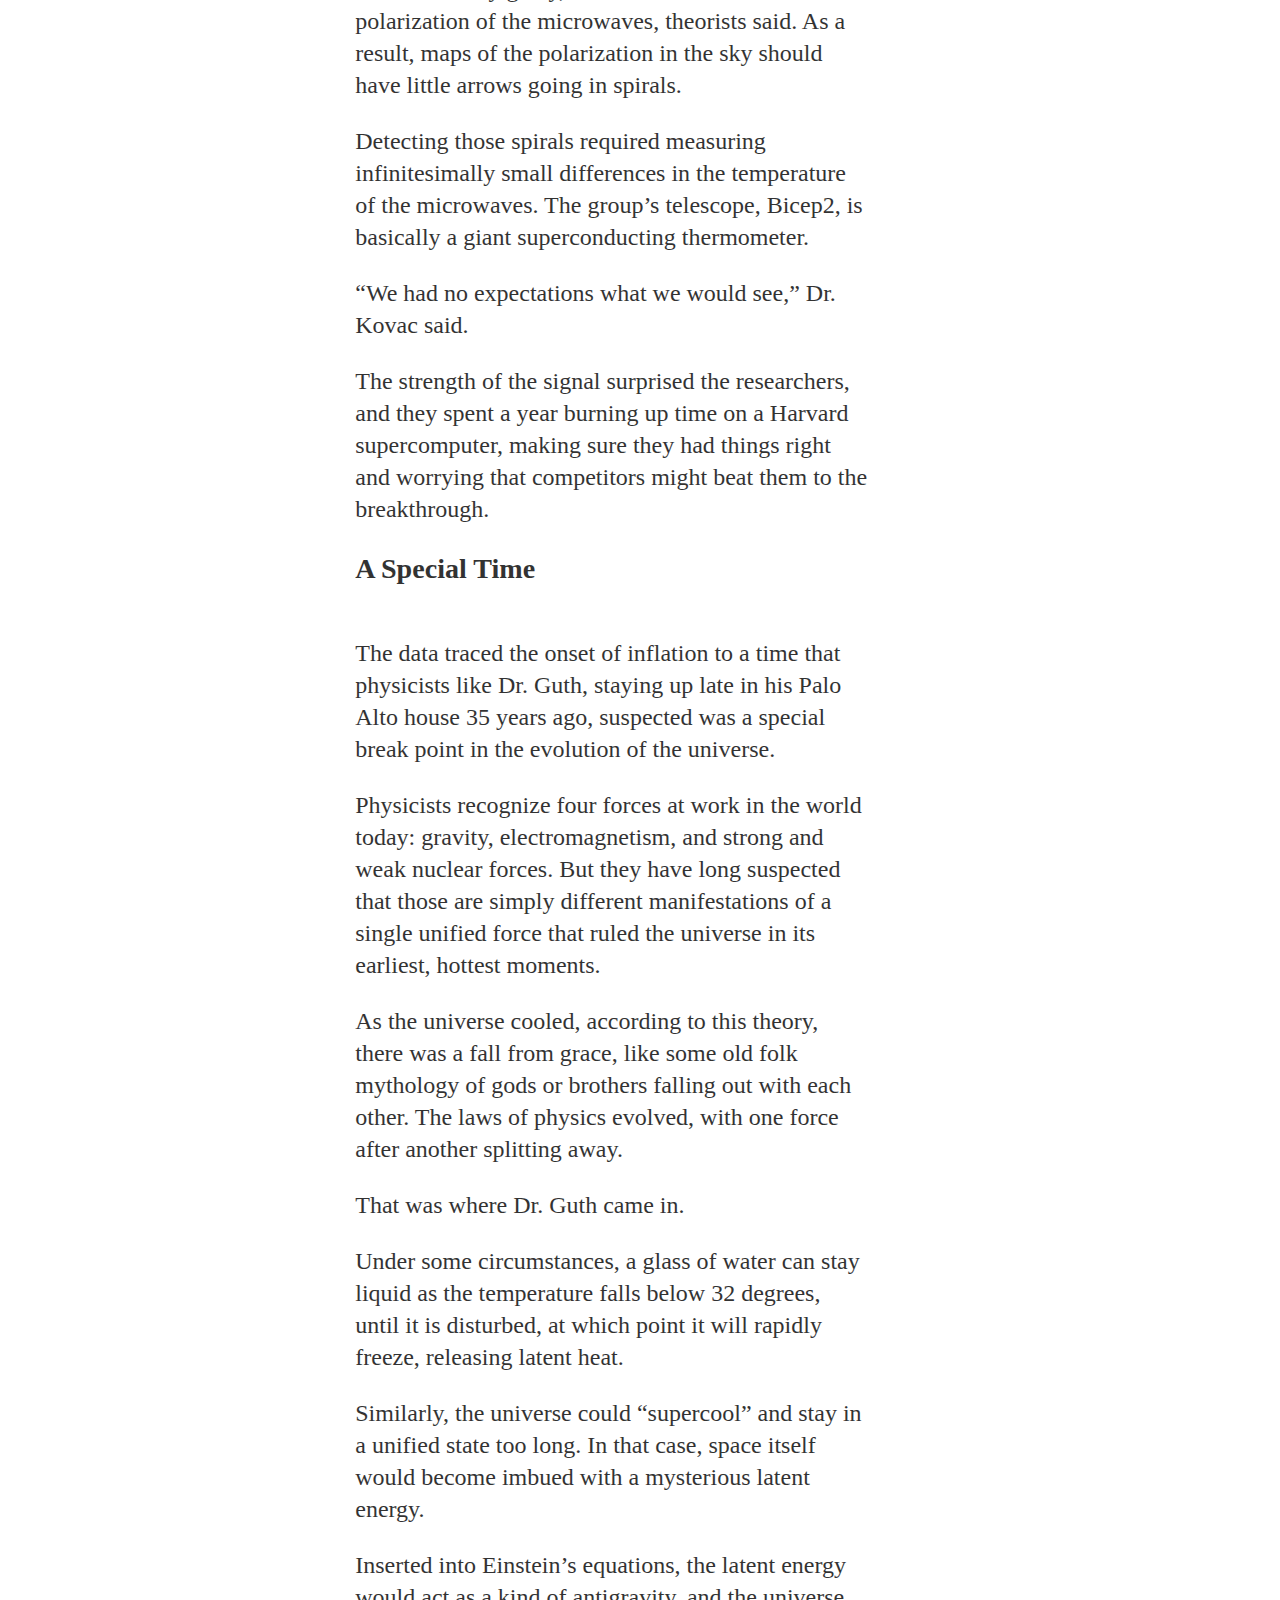
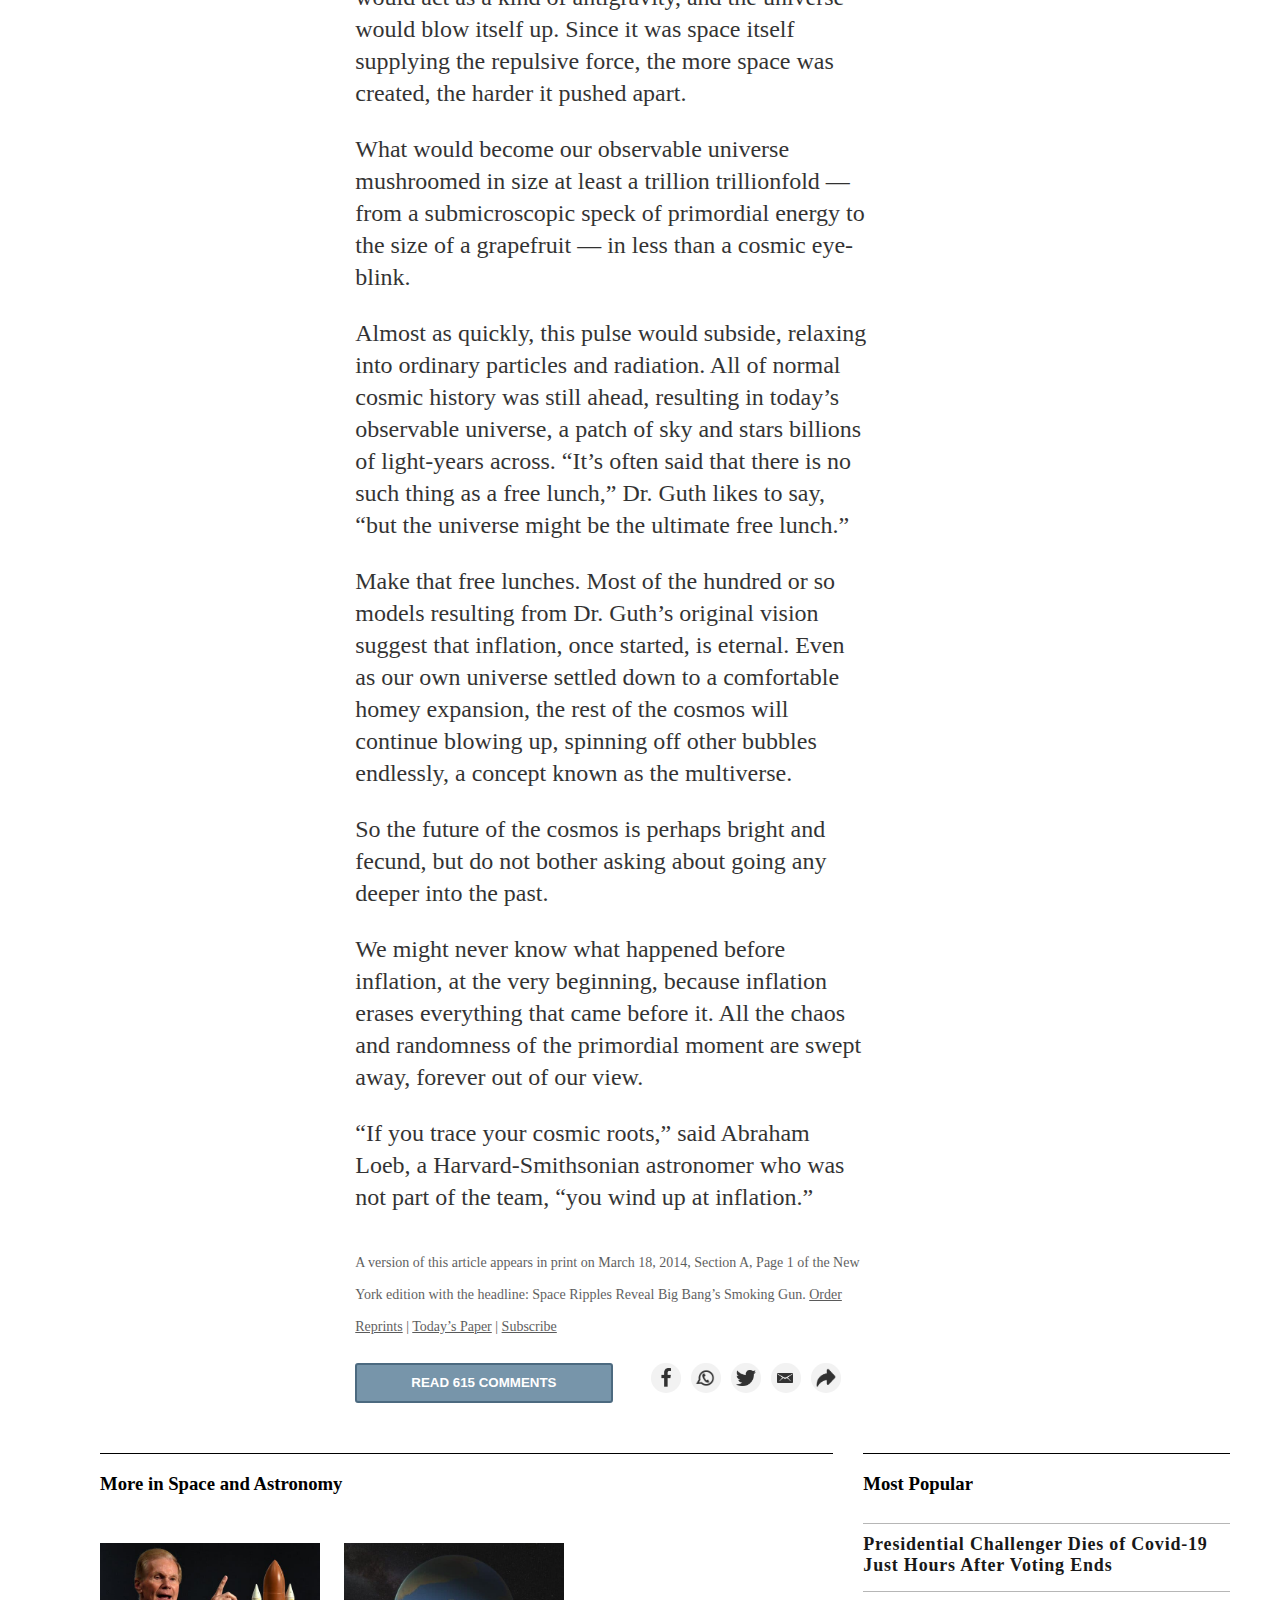
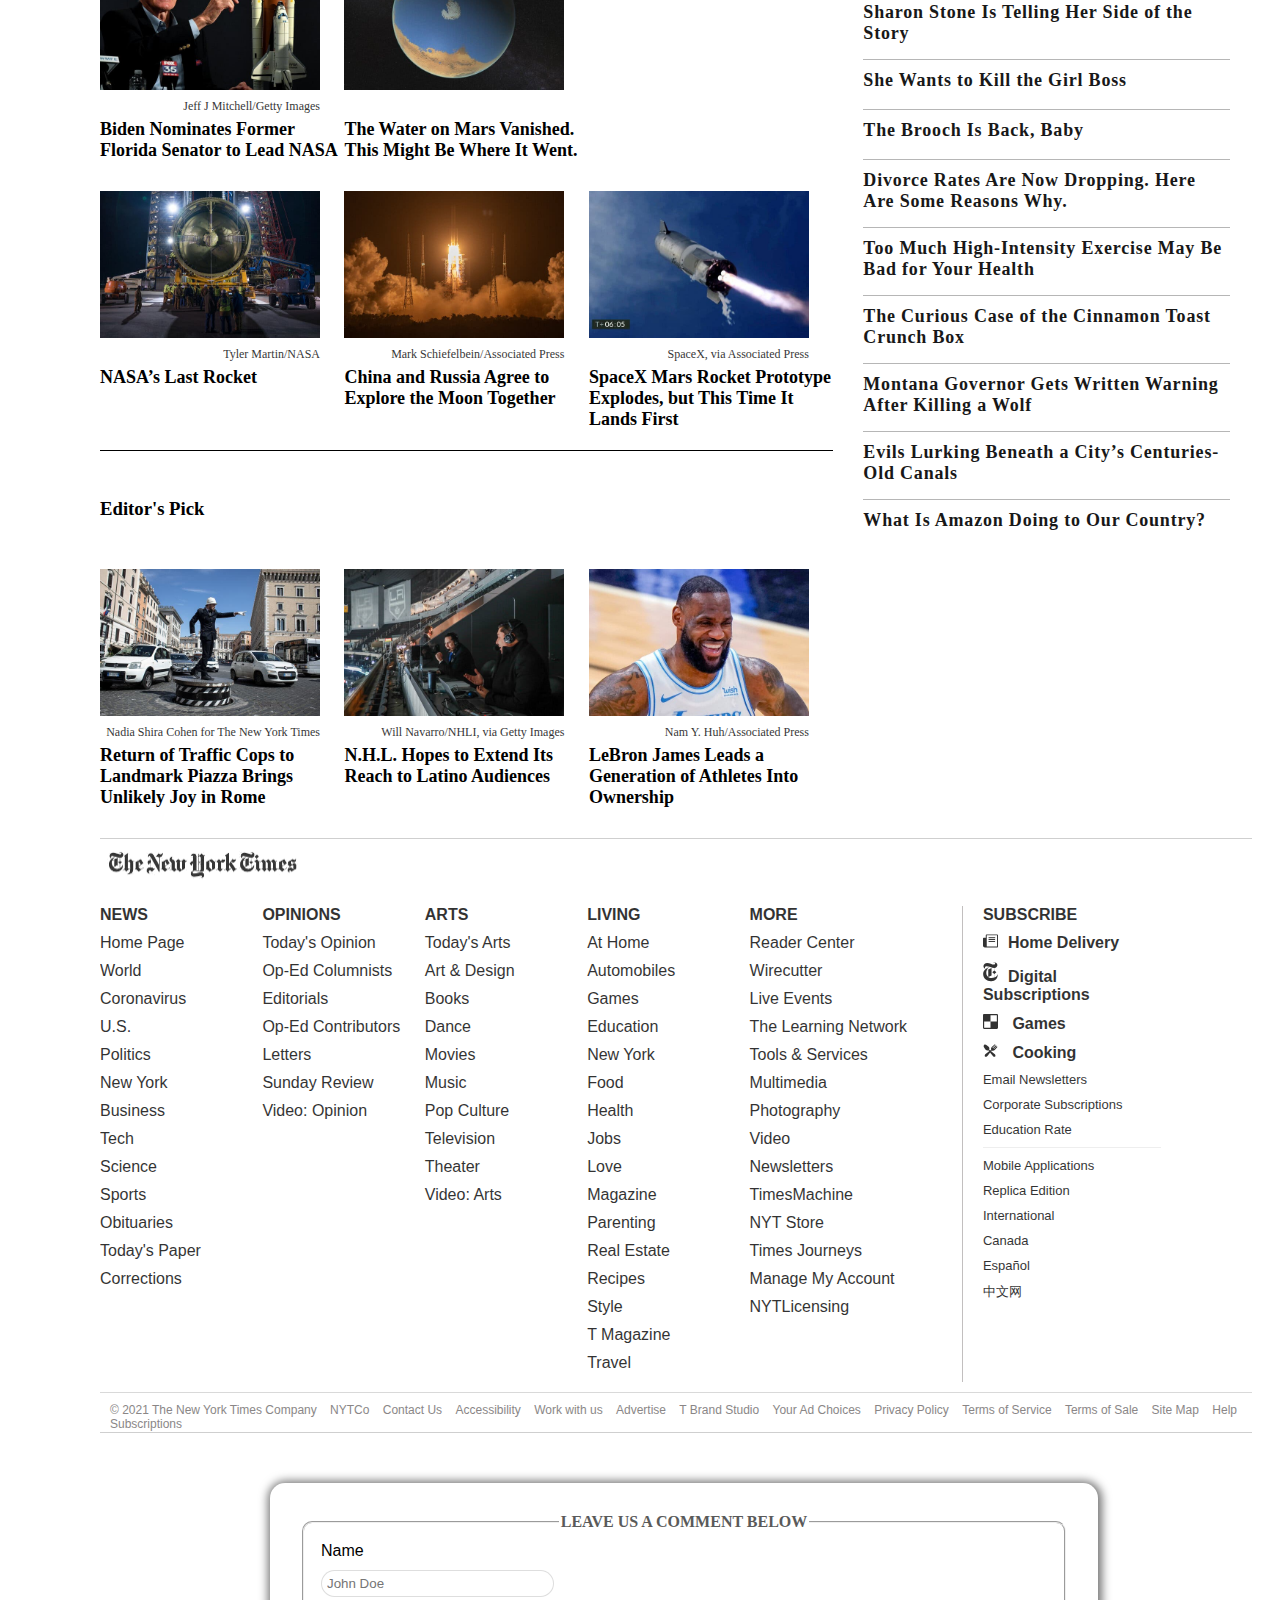
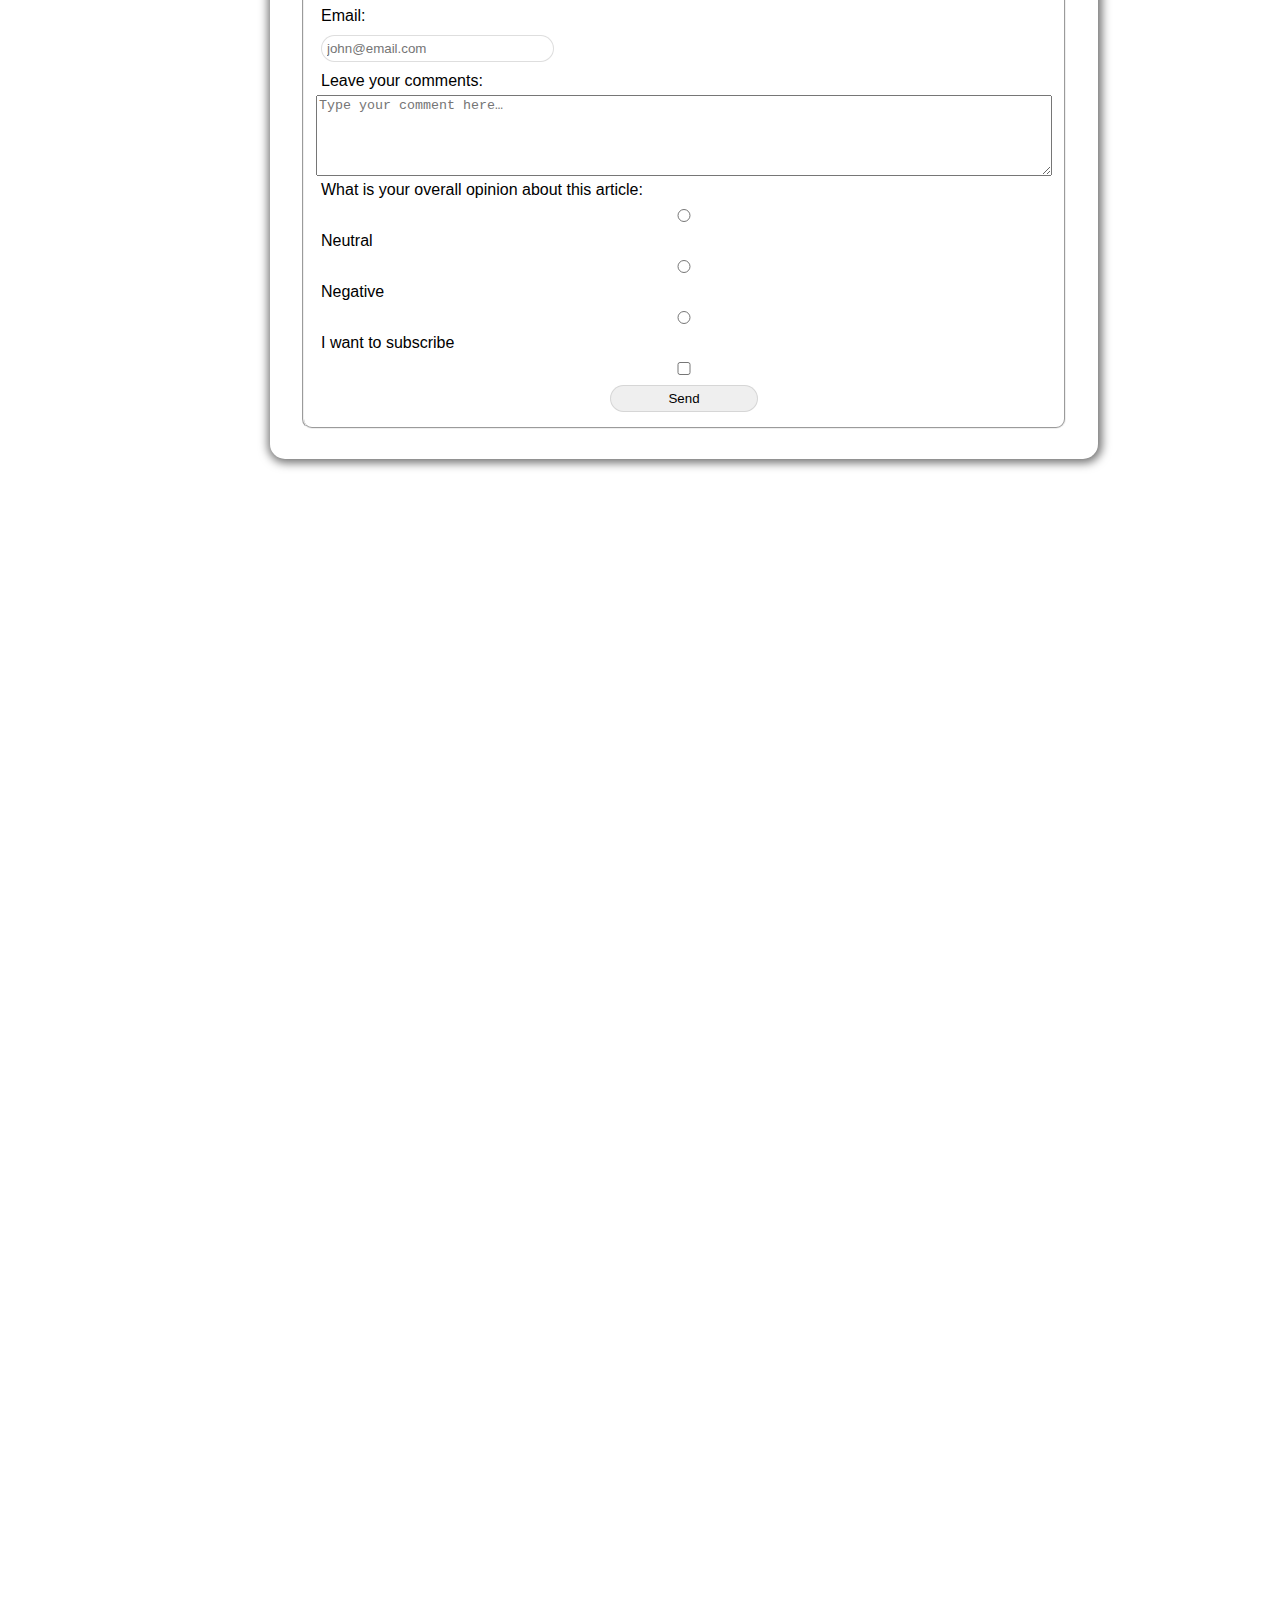
==== commit d43c11e0: "fix typo in form" ====
--- a/index.html
+++ b/index.html
@@ -1009,7 +1009,7 @@
             maxlength="25"
             required
           ></textarea>
-          <label> >What is your overall opinion about this article: </label>
+          <label> What is your overall opinion about this article: </label>
           <input type="radio" name="opinion" id="positive" value="Positive" />
           <label for="neutral">Neutral</label>
           <input type="radio" name="opinion" id="neutral" value="Neutral" />
--- a/styles.css
+++ b/styles.css
@@ -2,7 +2,7 @@
 
 body {
   margin: 0;
-  height: 1500vh;
+  height: 1900vh;
 }
 
 /* NAVBAR  */
@@ -176,14 +176,14 @@
 }
 
 .fb {
-  background-image: url(./images/fb.png);
+  background-image: url(/images/fb.png);
   background-size: 20px 20px;
   background-repeat: no-repeat;
   background-position: center;
 }
 
 .whatsapp {
-  background-image: url(./images/whatsapp.png);
+  background-image: url(/images/whatsapp.png);
   background-size: 20px 20px;
   background-repeat: no-repeat;
   background-position-x: 2px;
@@ -191,14 +191,14 @@
 }
 
 .twitter {
-  background-image: url(./images/twitter.png);
+  background-image: url(/images/twitter.png);
   background-size: 20px 20px;
   background-repeat: no-repeat;
   background-position: center;
 }
 
 .mail {
-  background-image: url(./images/mail.png);
+  background-image: url(/images/mail.png);
   background-size: 20px 20px;
   background-repeat: no-repeat;
   background-position-x: 2px;
@@ -206,14 +206,14 @@
 }
 
 .share {
-  background-image: url(./images/arrow-right.png);
+  background-image: url(/images/arrow-right.png);
   background-size: 20px 20px;
   background-repeat: no-repeat;
   background-position: center;
 }
 
 .save {
-  background-image: url(./images/bookmark.png);
+  background-image: url(/images/bookmark.png);
   background-color: transparent;
   background-size: 30px 30px;
   background-repeat: no-repeat;
@@ -221,7 +221,7 @@
 }
 
 .comments {
-  background-image: url(./images/comments.png);
+  background-image: url(/images/comments.png);
   background-color: transparent;
   background-size: 30px 30px;
   background-repeat: no-repeat;
@@ -714,3 +714,65 @@
   content: " \005E";
   margin-left: 5px;
 }
+
+/* FORMS  */
+
+form {
+  display: flex;
+  flex-direction: column;
+  font-family: Arial, Helvetica, sans-serif;
+}
+
+fieldset {
+  border-radius: 10px;
+}
+
+legend {
+  font-weight: bold;
+  color: rgb(90, 90, 90);
+  text-align: center;
+}
+
+.form {
+  margin-top: 50px;
+  margin-left: 270px;
+  padding: 30px;
+  box-shadow: 1px 1px 10px 3px rgba(0, 0, 0, 0.555);
+  width: 60%;
+  border-radius: 15px;
+}
+
+.form label {
+  margin: 5px;
+}
+
+.form input {
+  padding: 5px;
+  margin: 5px;
+  border: 1px solid rgba(190, 189, 189, 0.5);
+  border-radius: 15px;
+  outline: none;
+}
+
+.form input[type="text"] {
+  width: 30%;
+}
+
+.form input[type="email"] {
+  width: 30%;
+}
+
+.submit-btn {
+  margin-top: 10px;
+  align-self: center;
+  width: 20%;
+}
+
+.submit-btn:hover {
+  background-color: black;
+  color: white;
+  font-weight: bold;
+  cursor: pointer;
+  transform: translateY(-3px);
+  transition: 0.5s ease-in-out;
+}
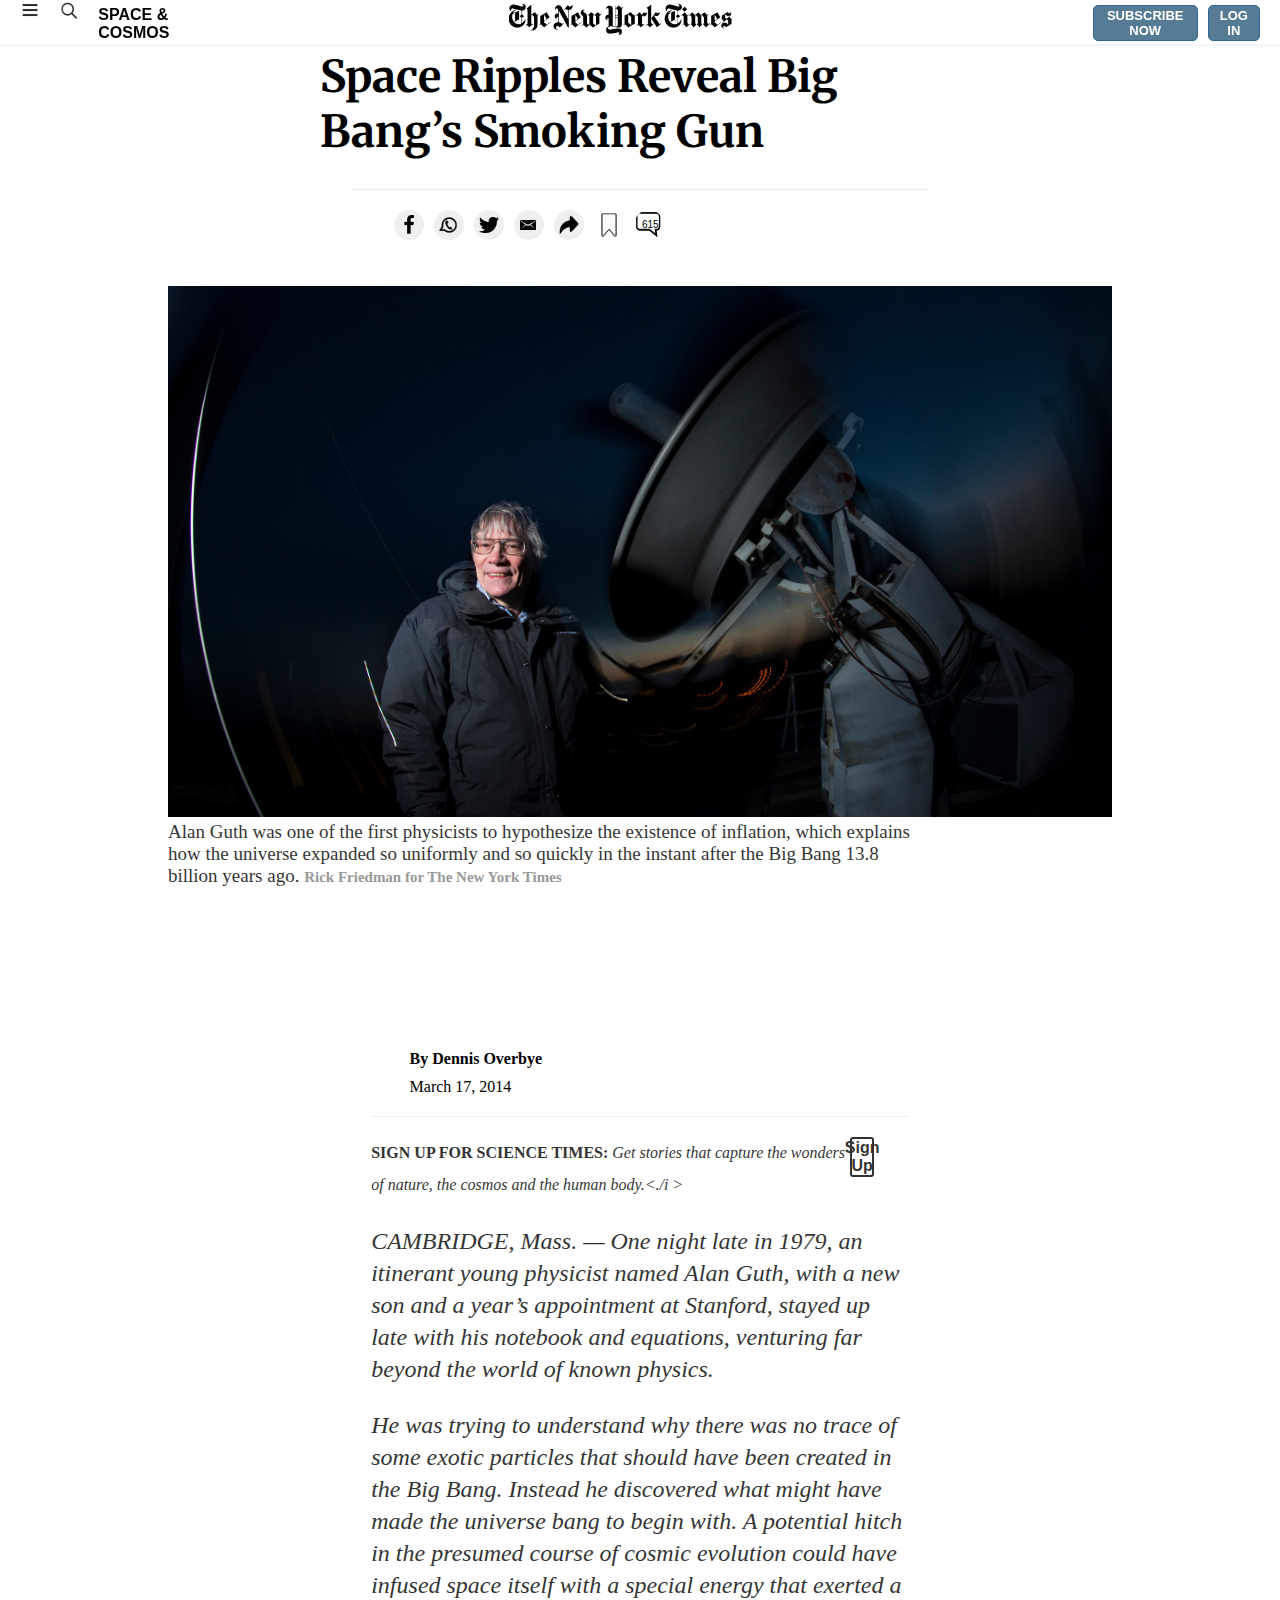
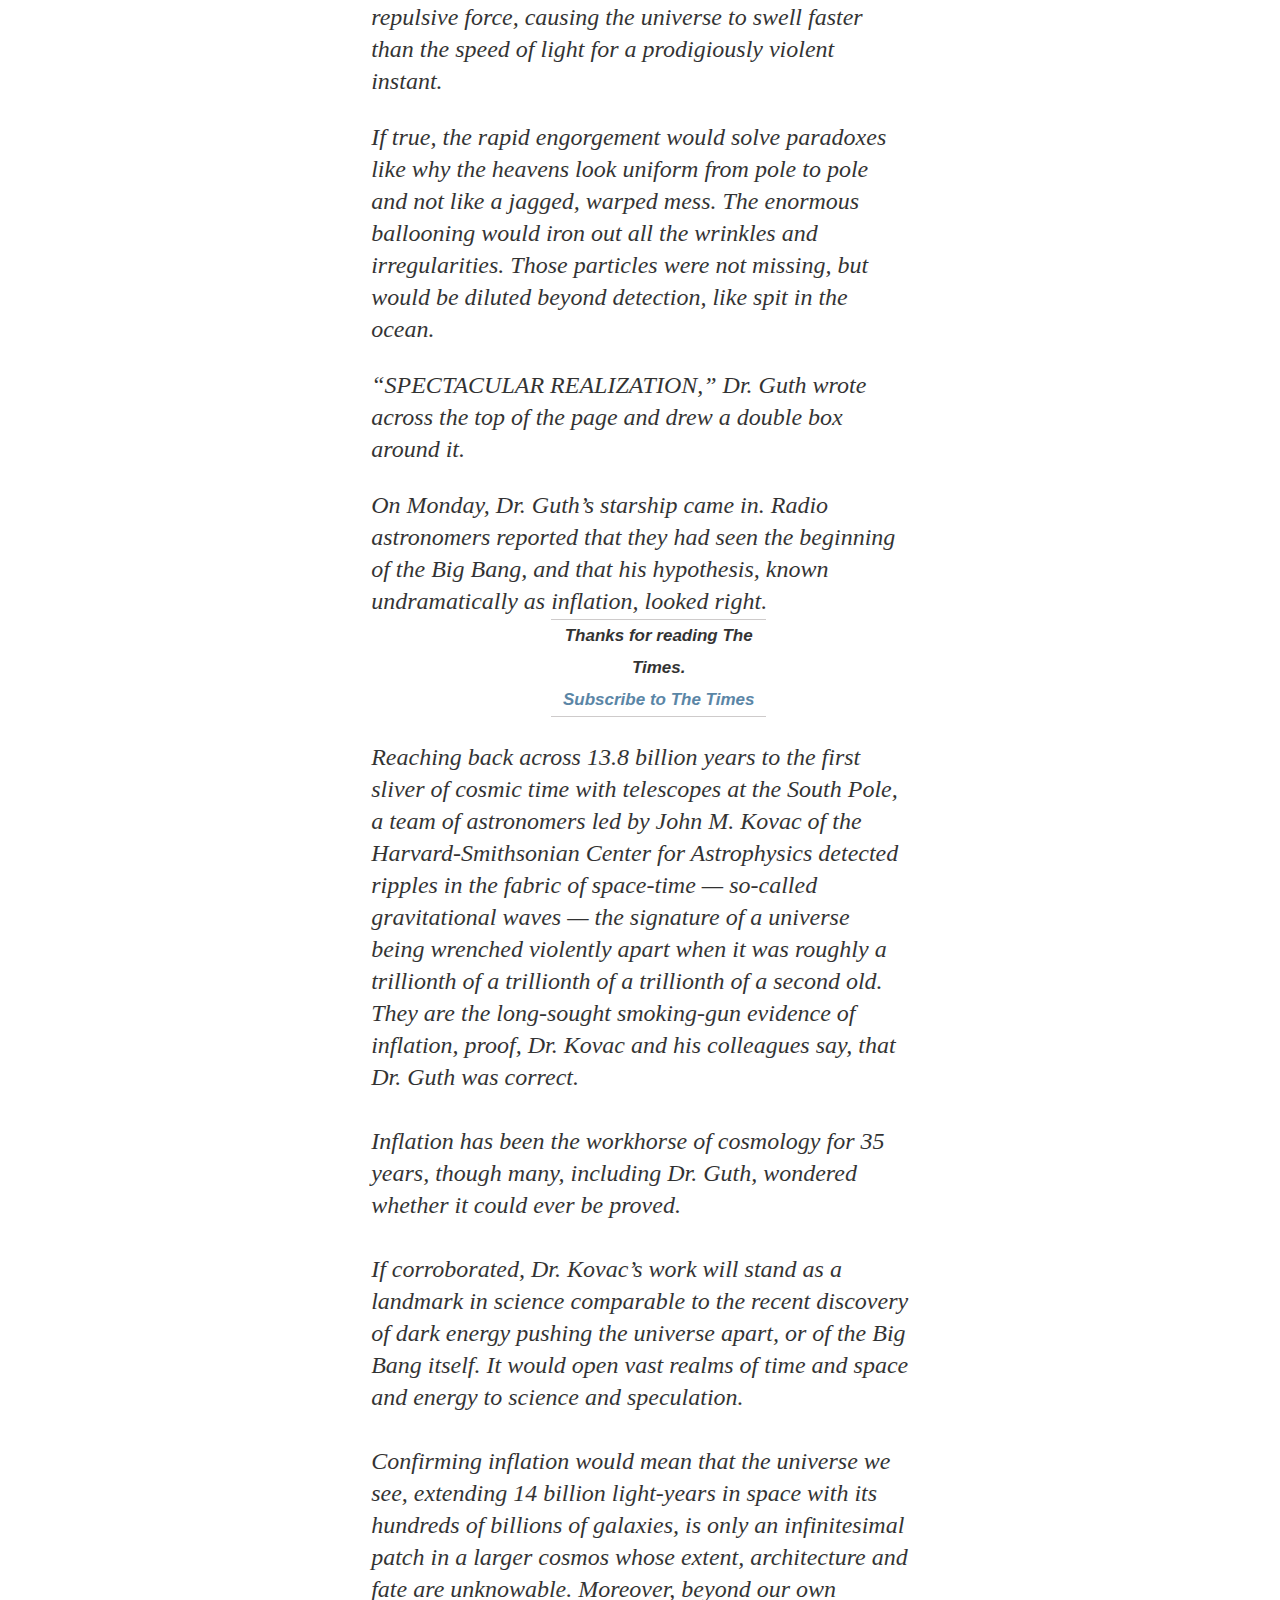
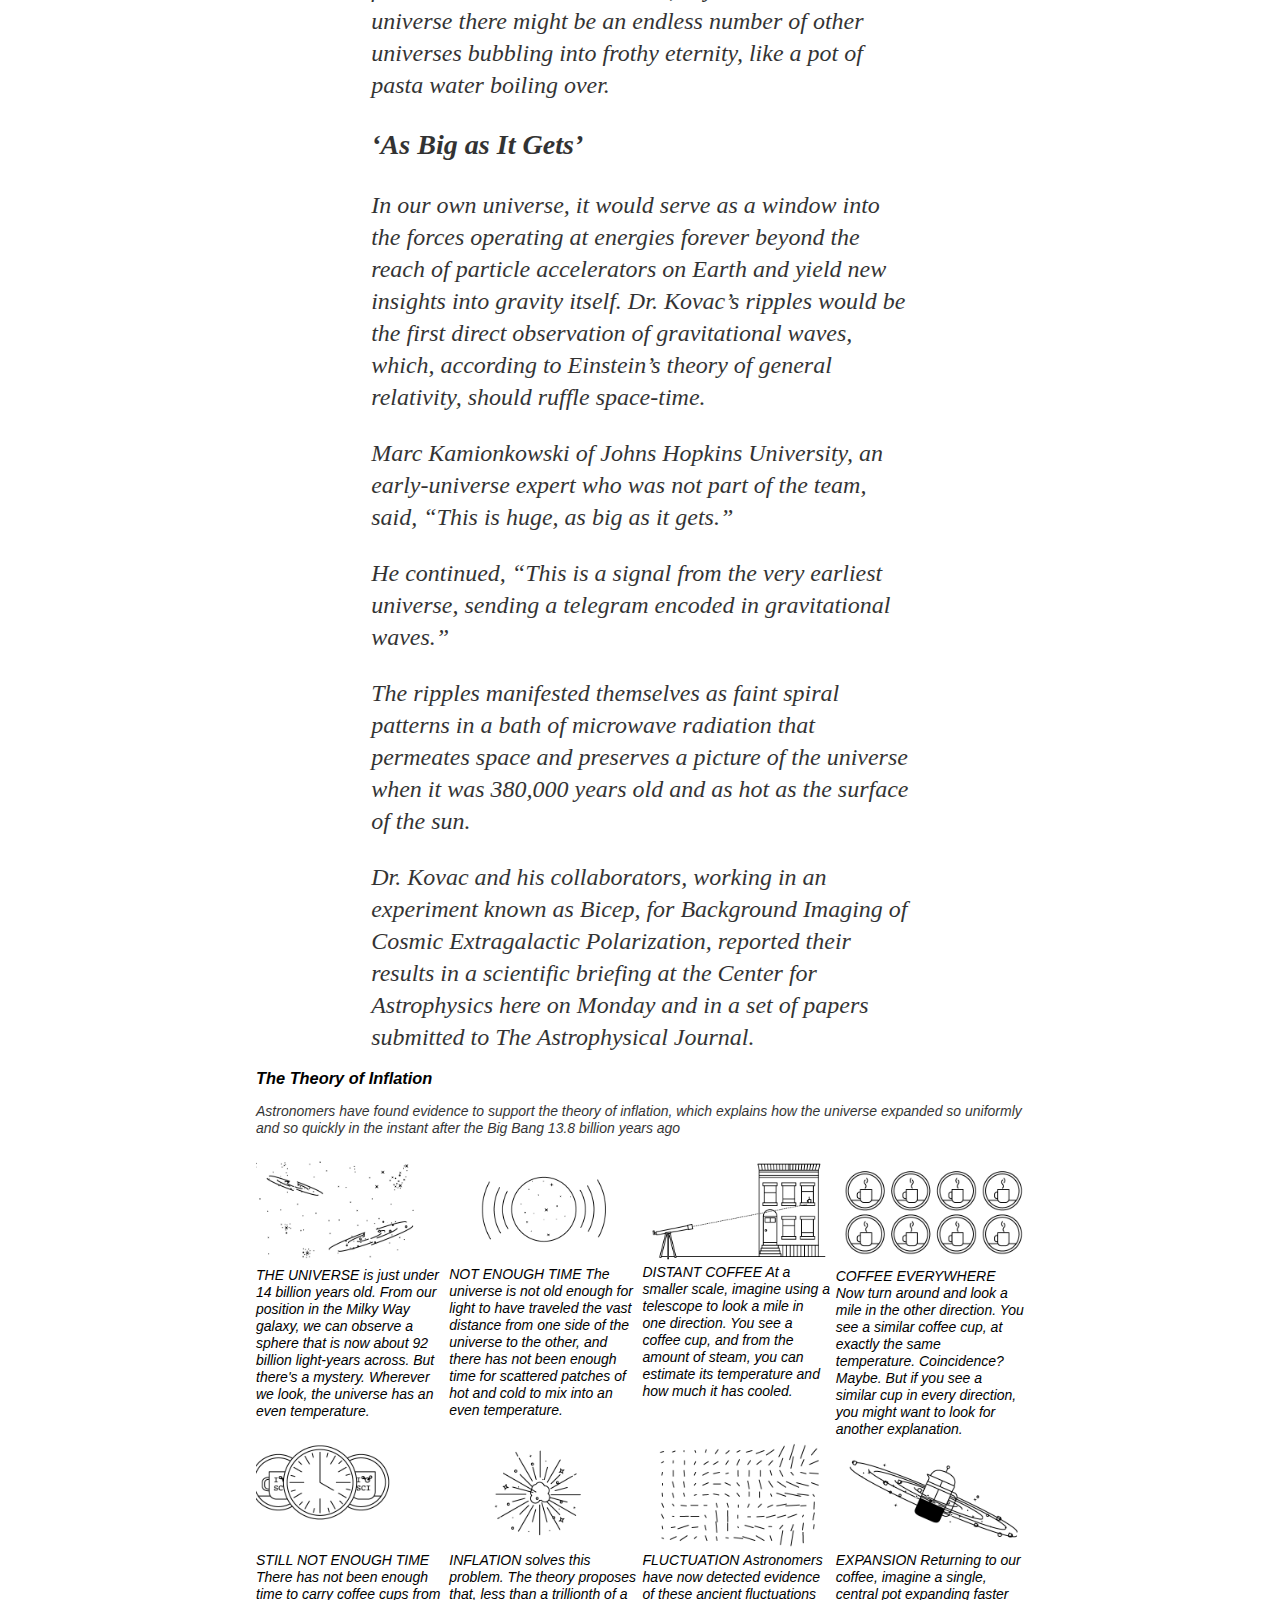
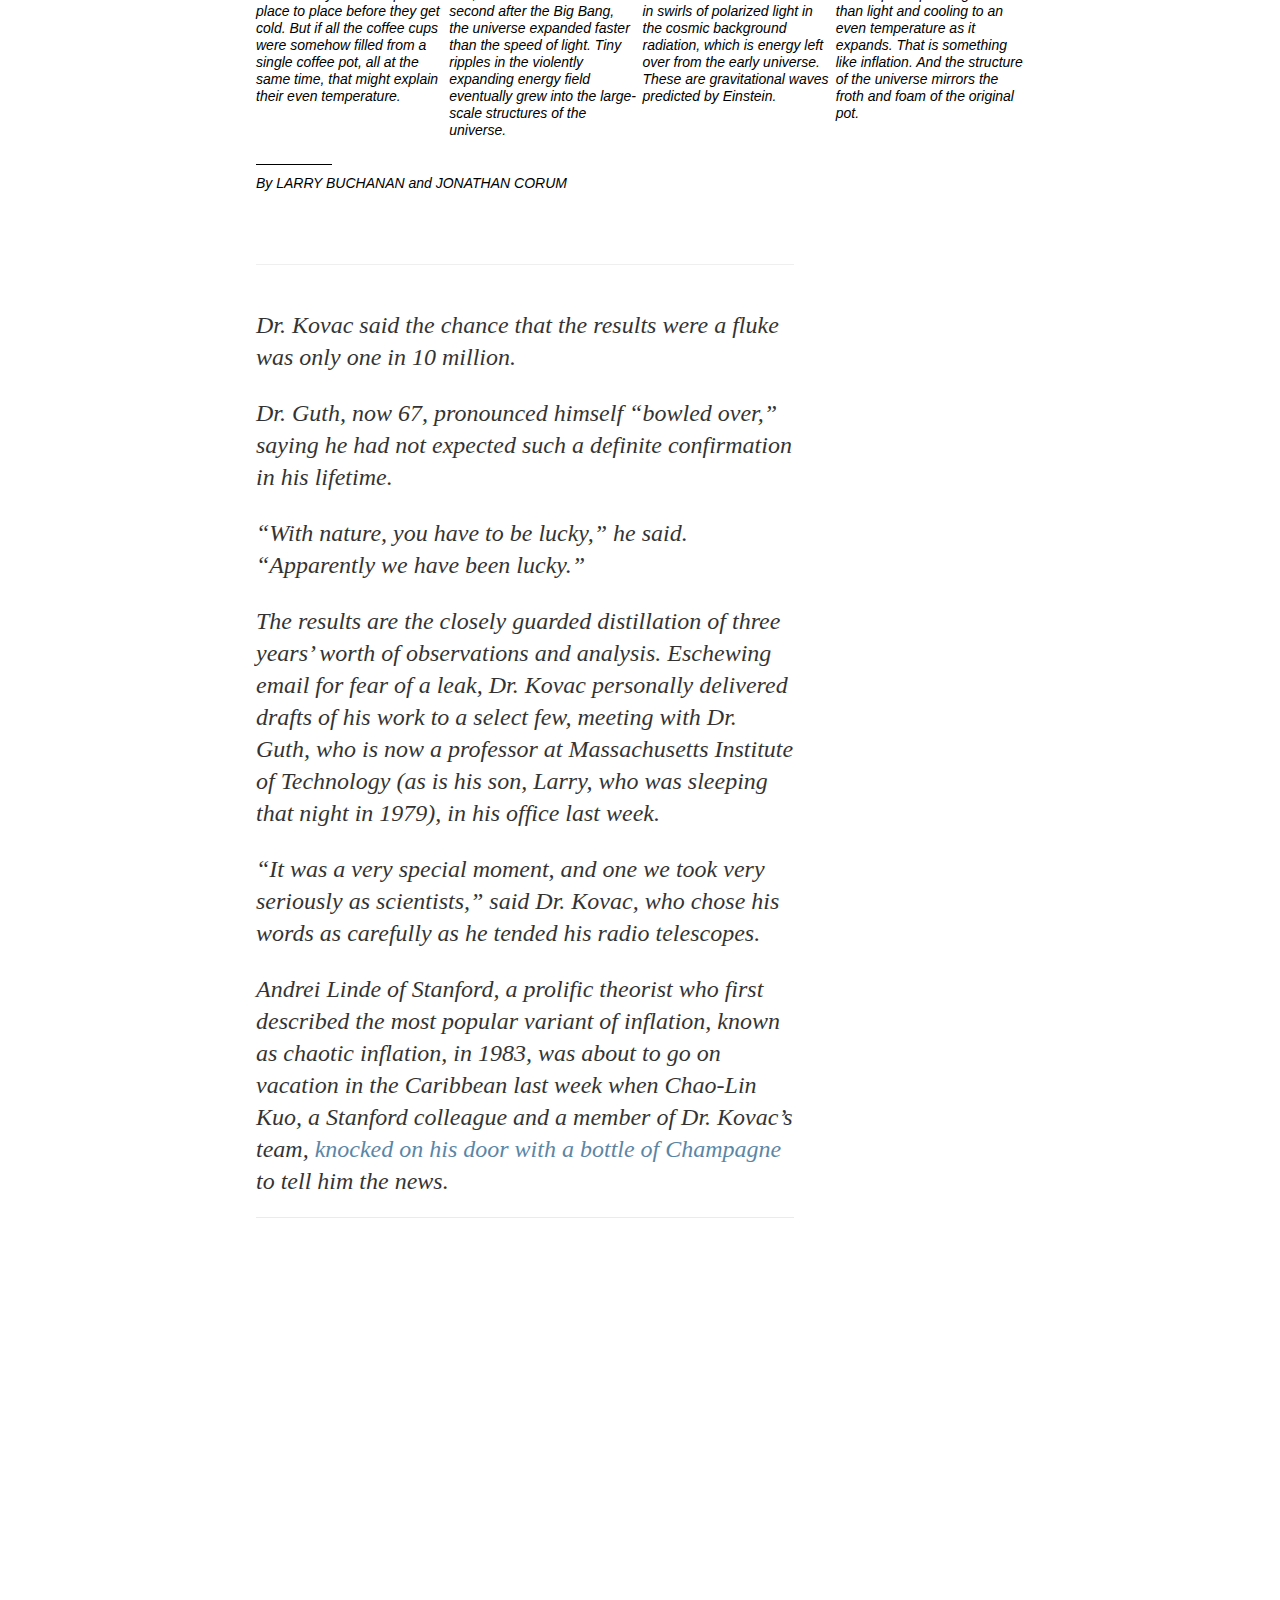
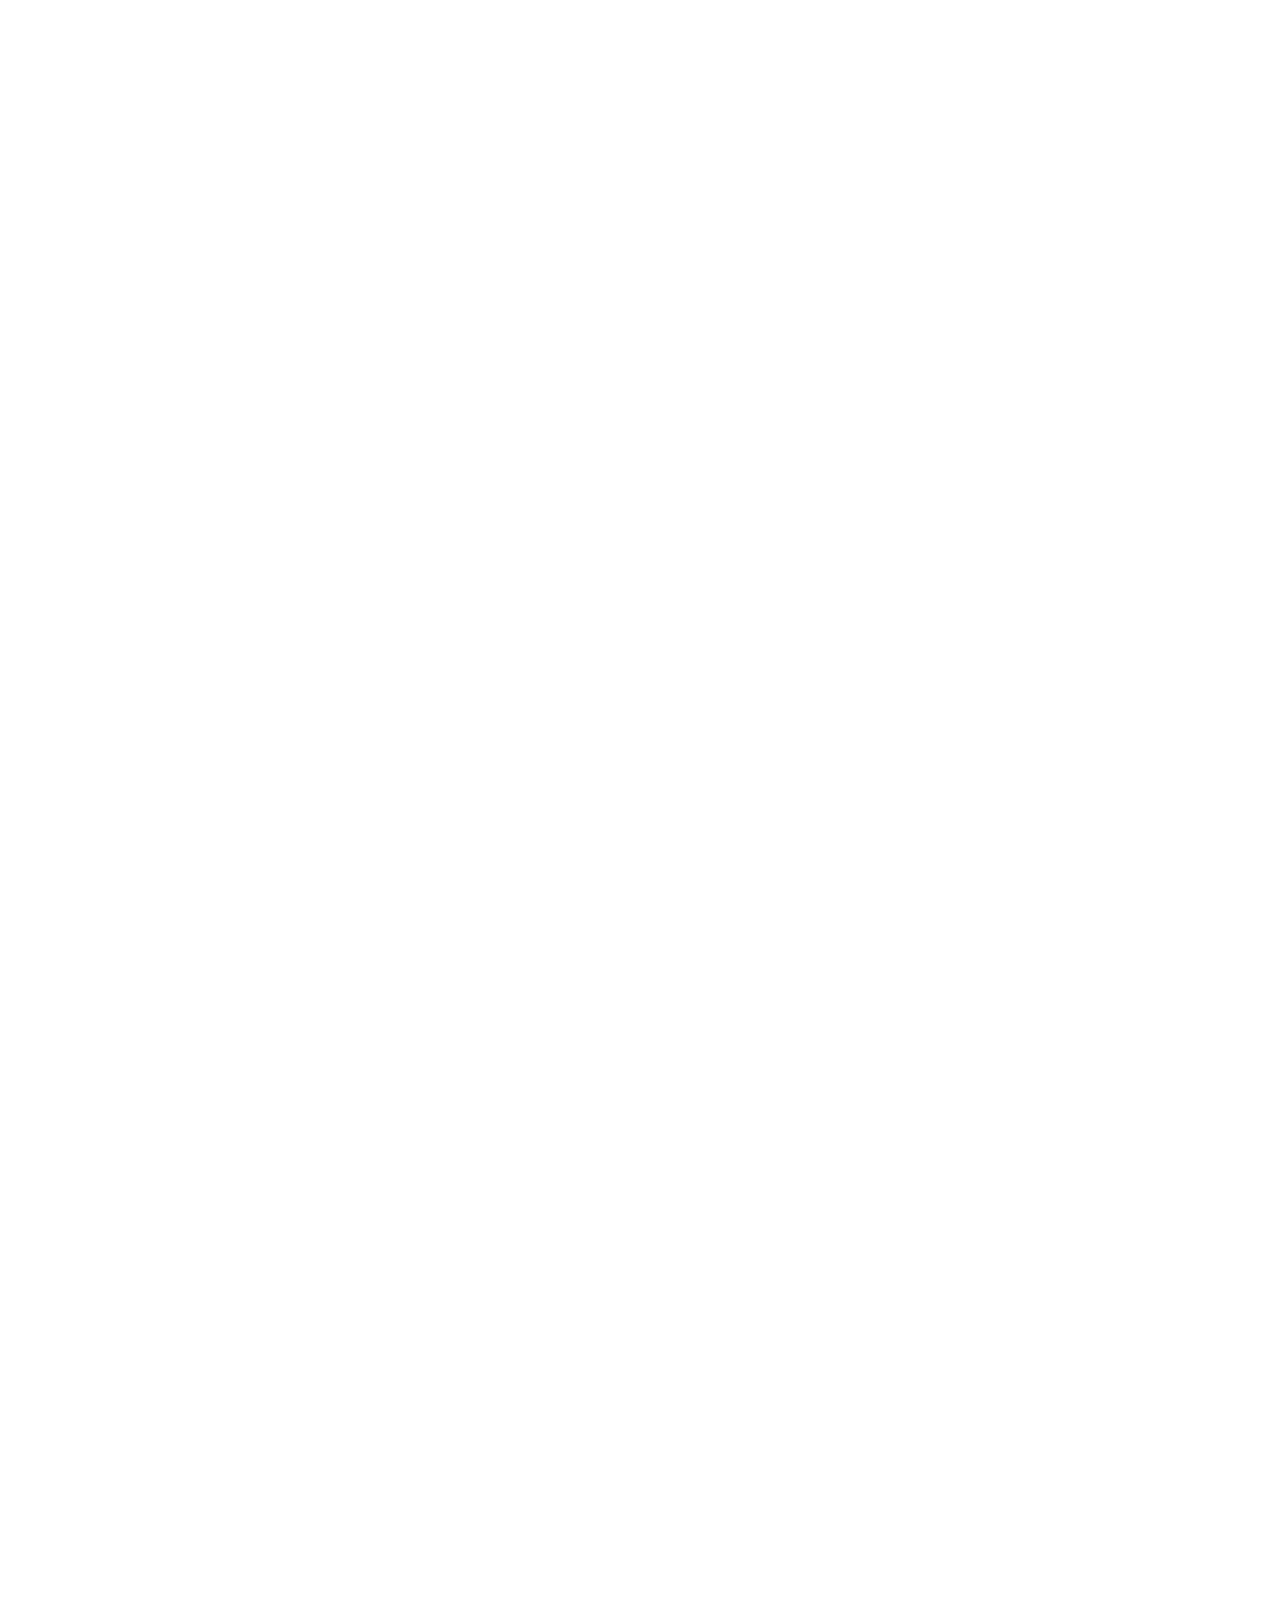
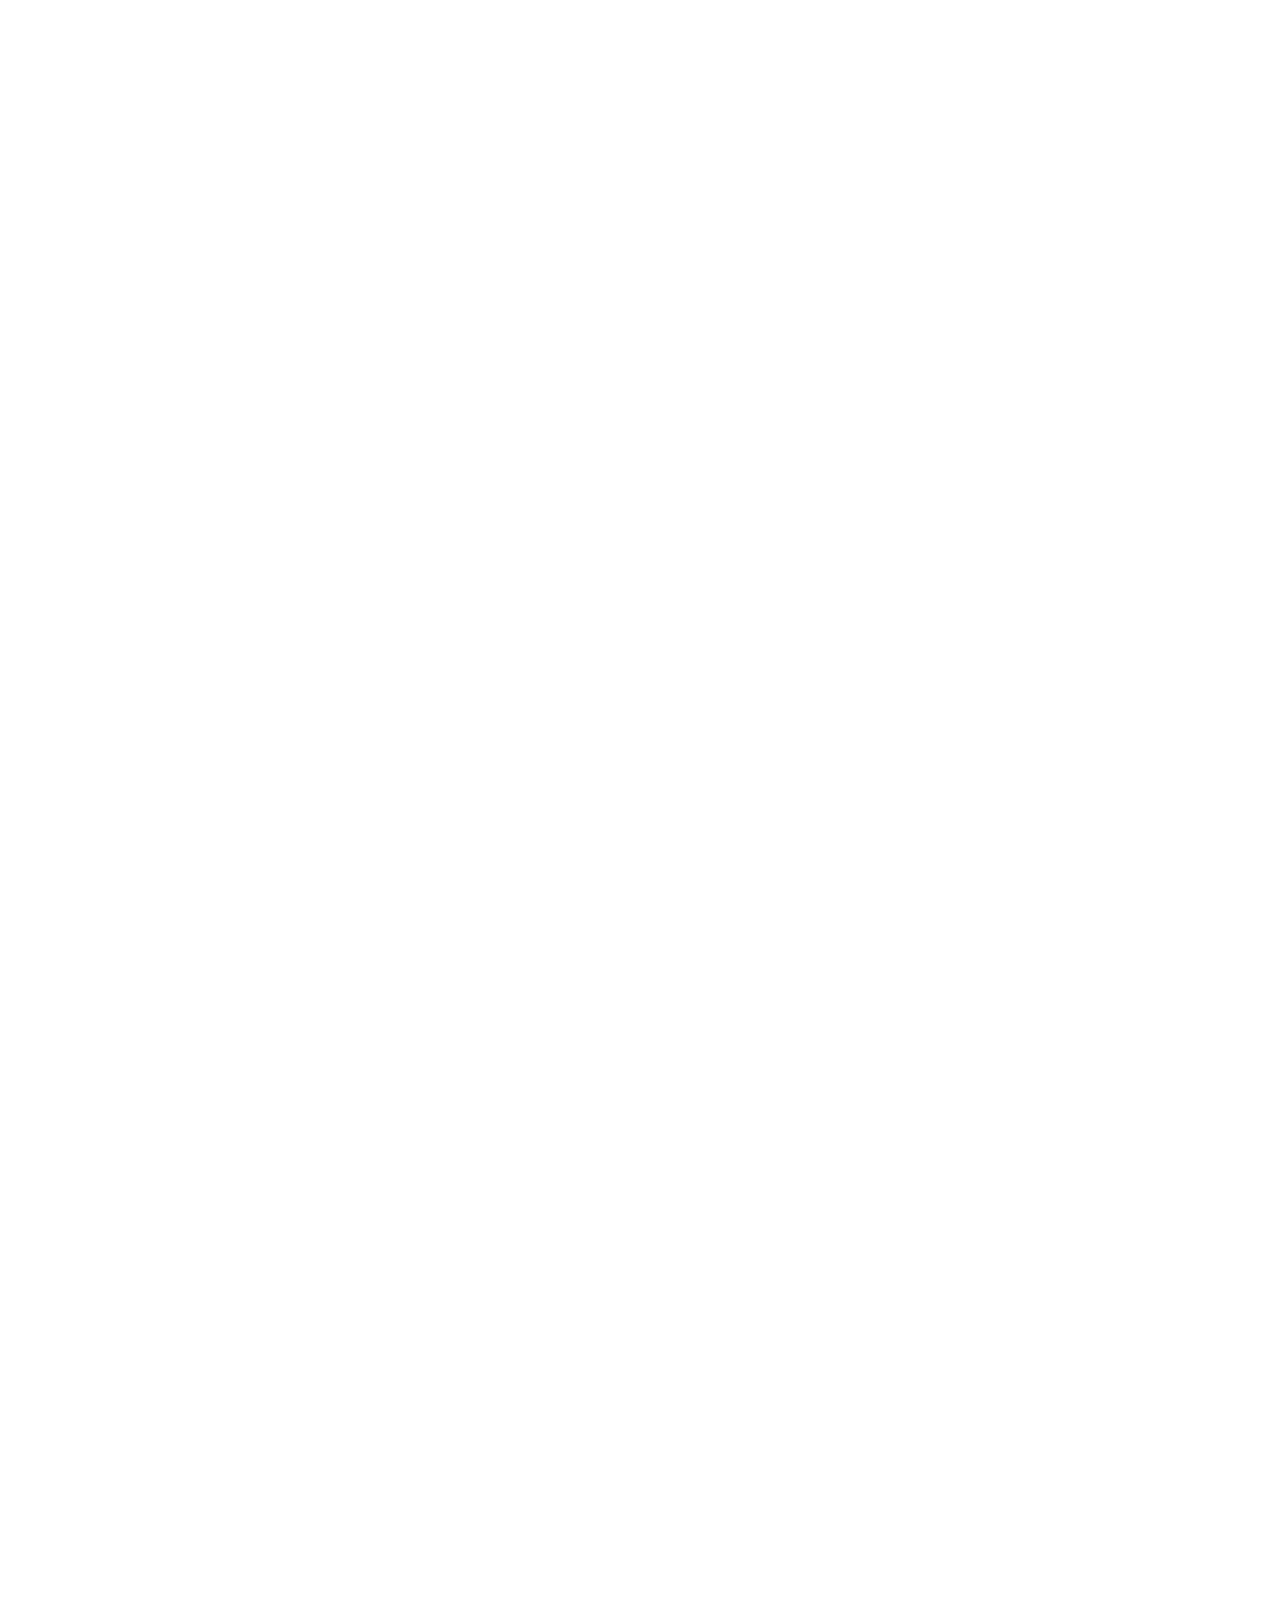
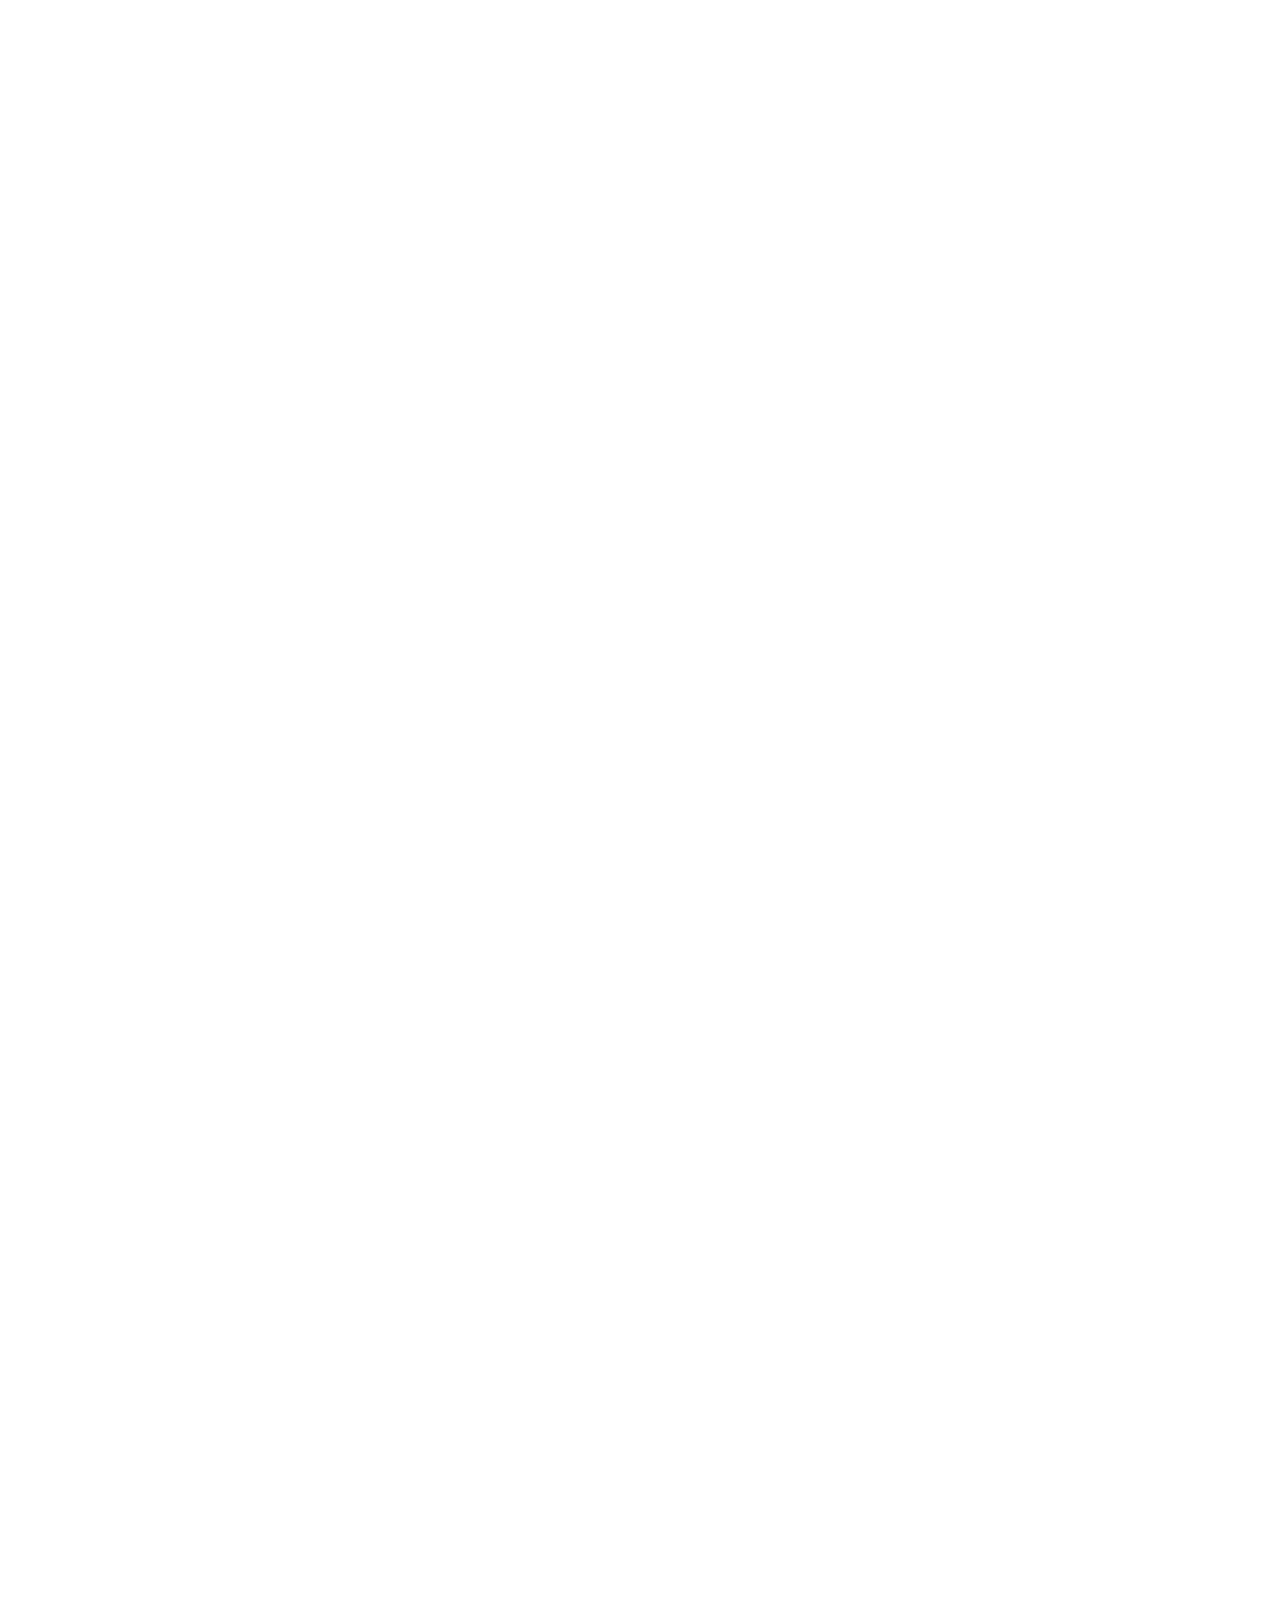
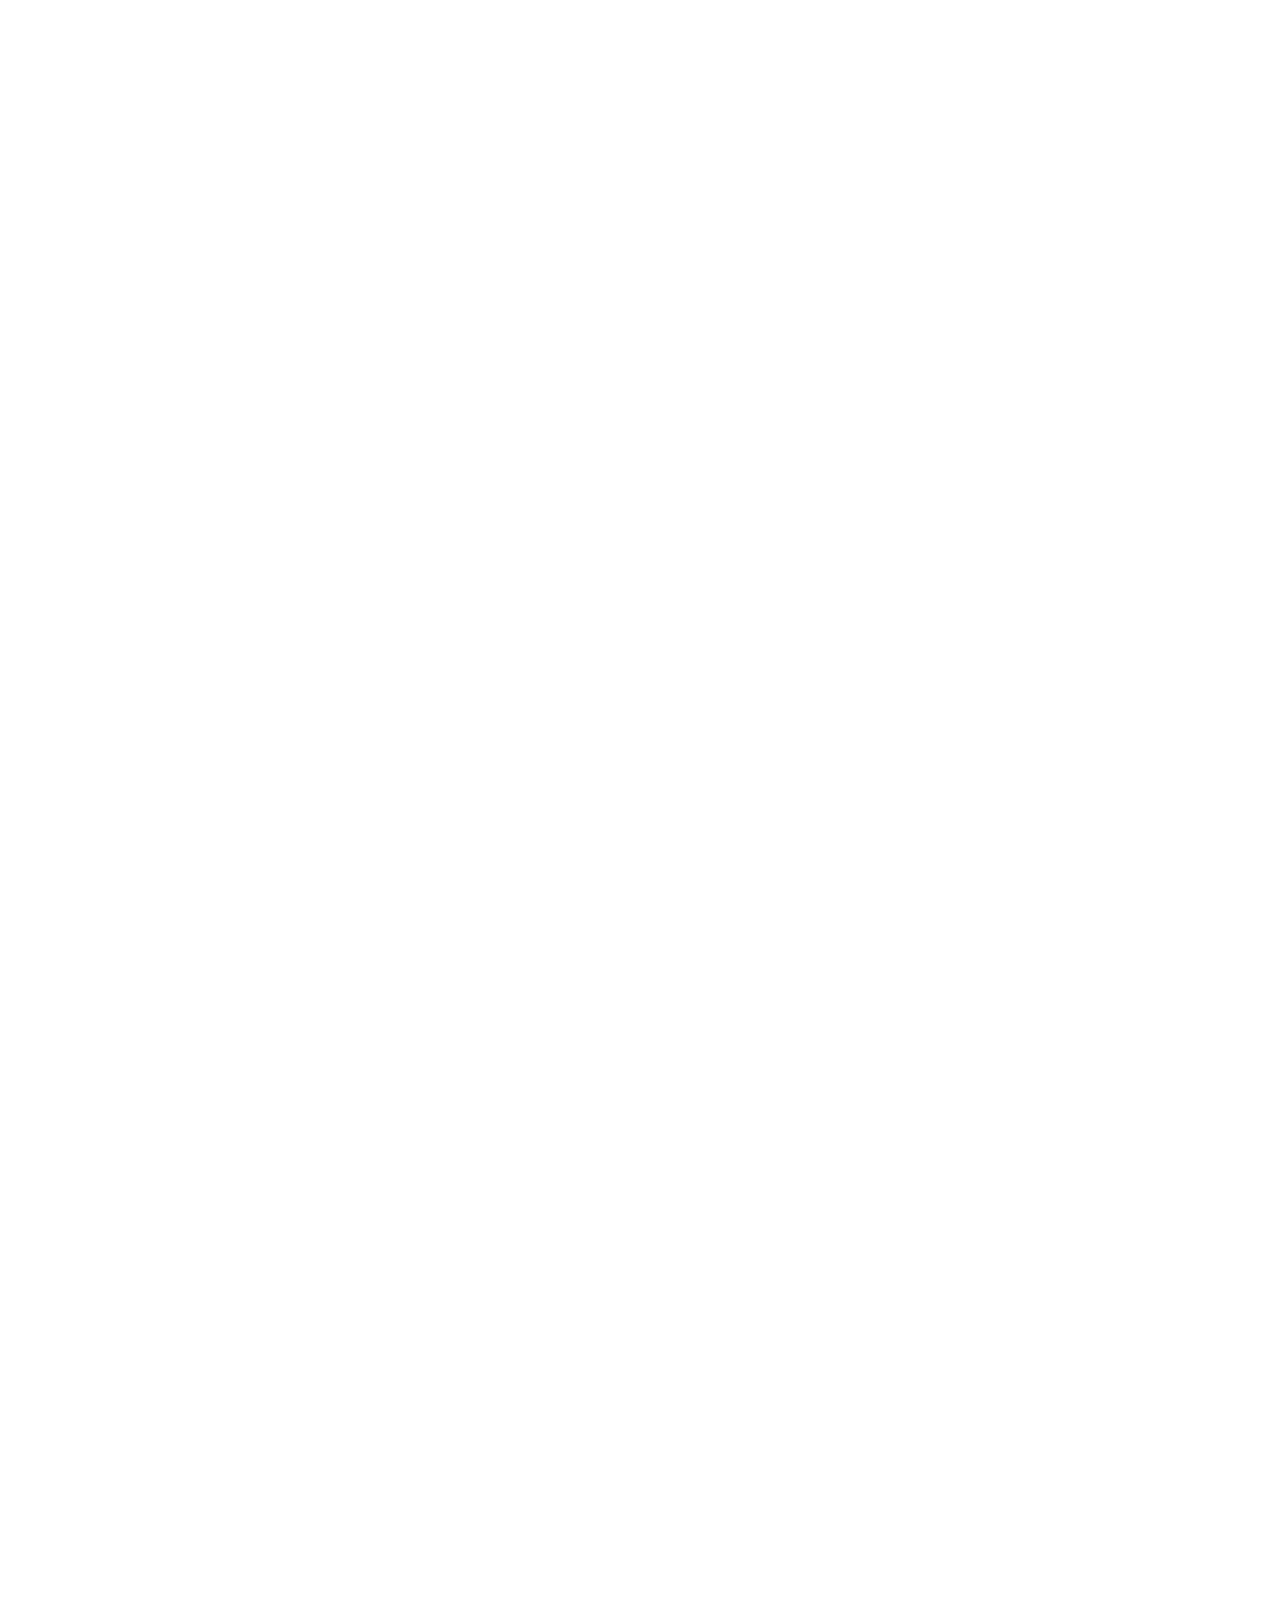
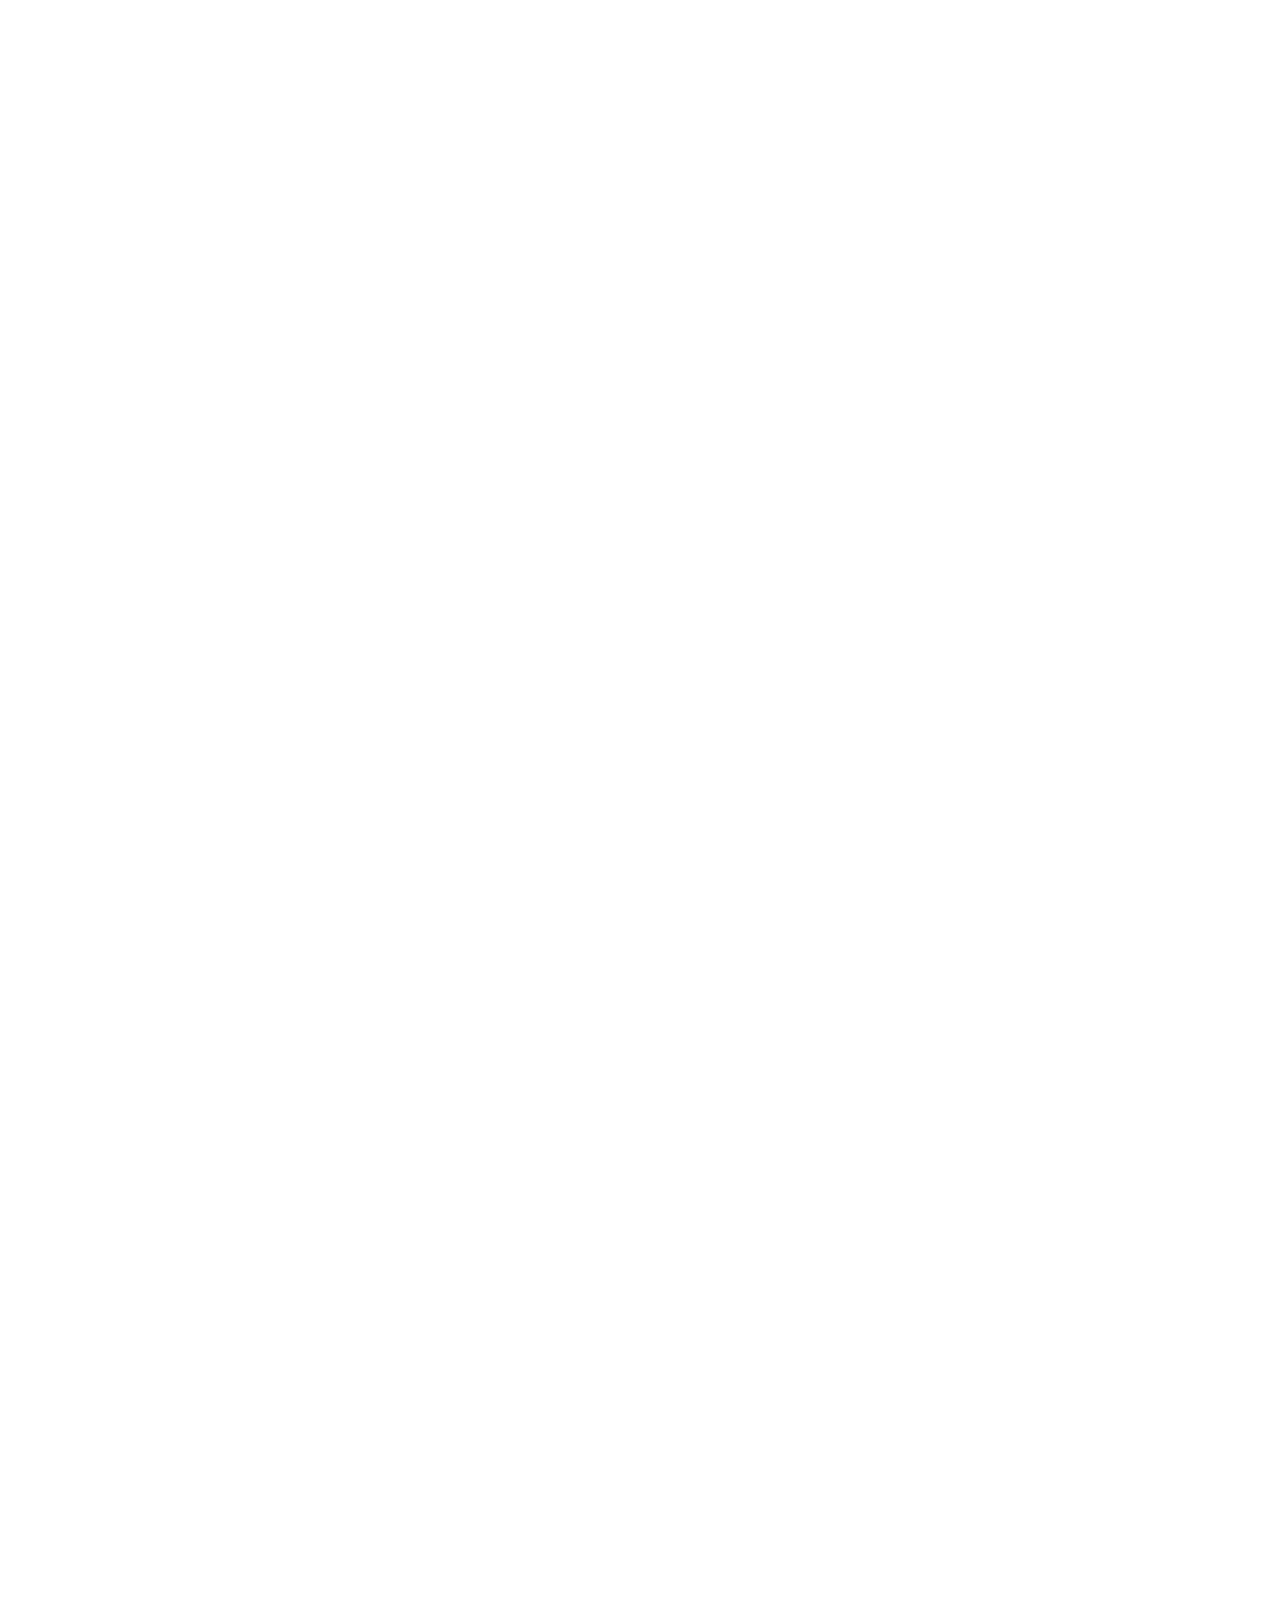
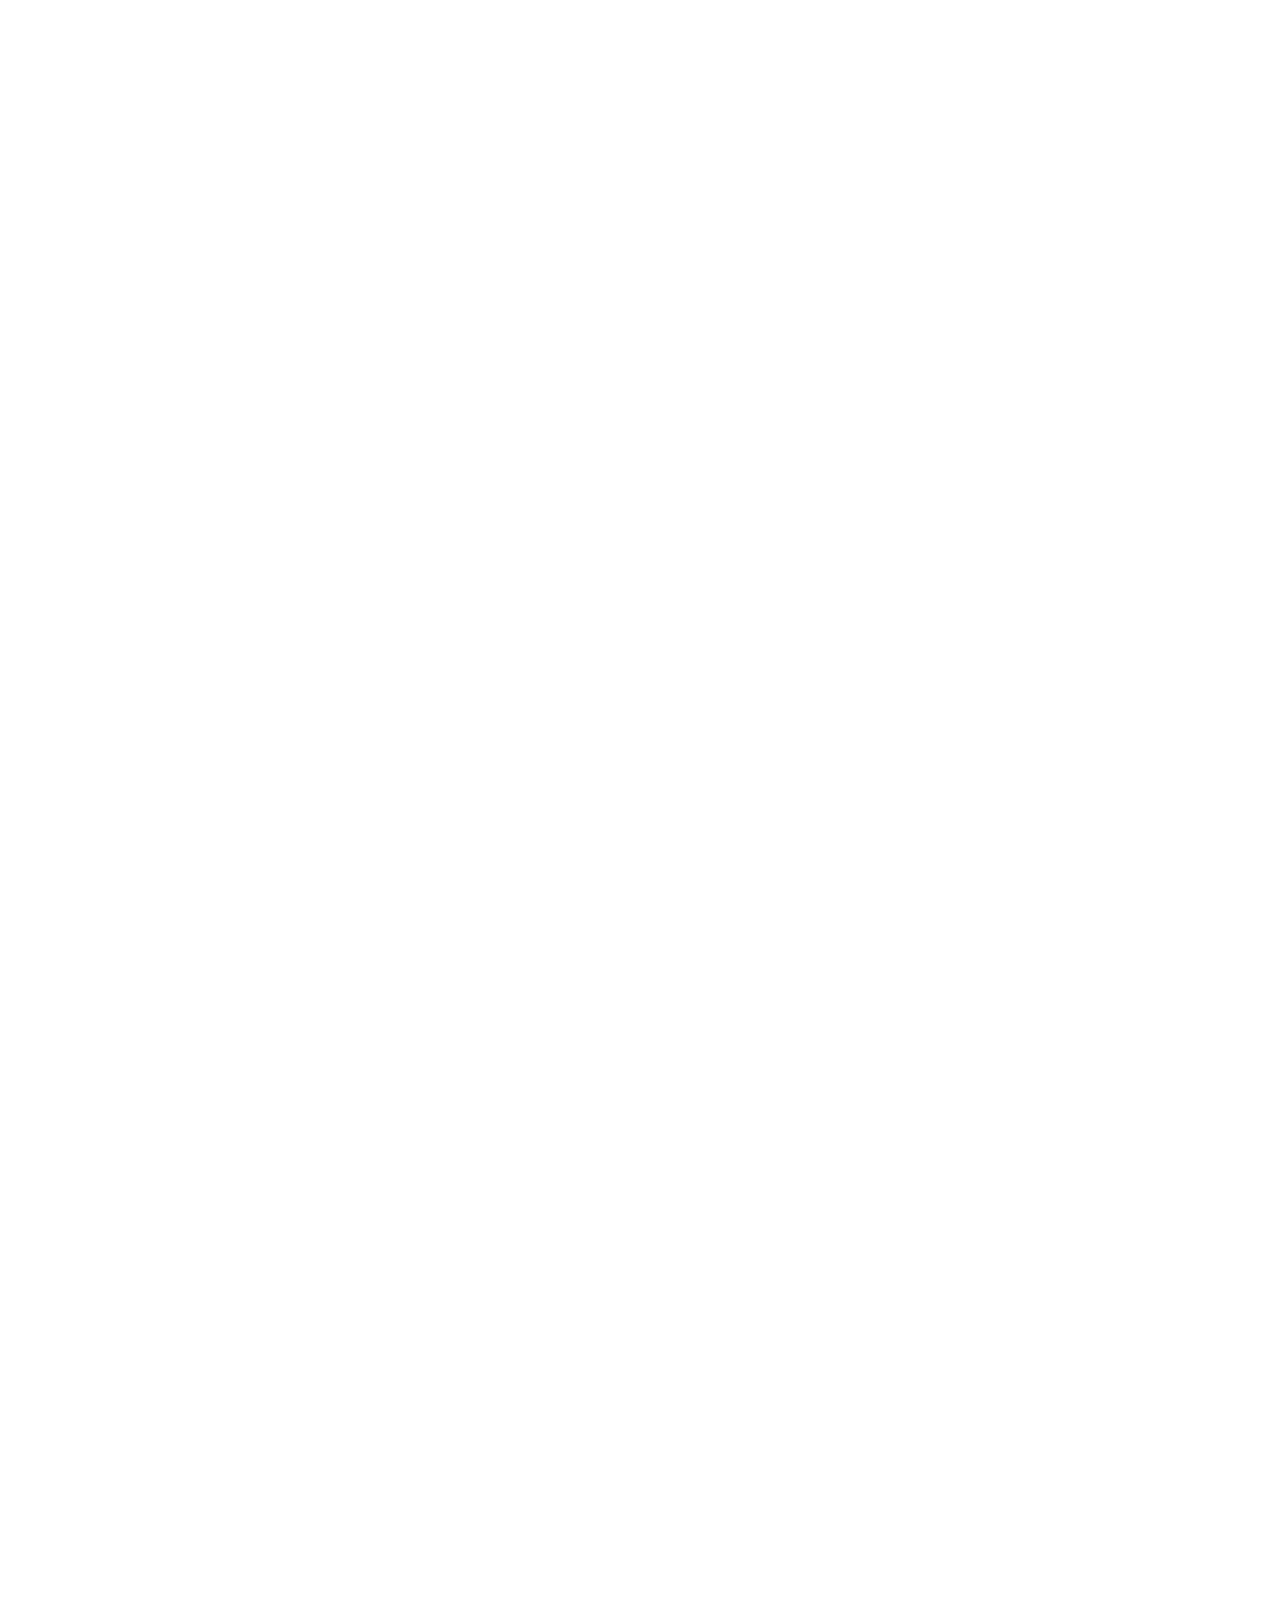
==== commit 274c100c: "fix img path" ====
--- a/index.html
+++ b/index.html
@@ -5,21 +5,21 @@
     <meta http-equiv="X-UA-Compatible" content="IE=edge" />
     <meta name="viewport" content="width=device-width, initial-scale=1.0" />
     <title>Space Ripples Reveal Big Bang’s Smoking Gun</title>
-    <link rel="icon" href="/images/logo.png" />
+    <link rel="icon" href="./images/logo.png" />
     <link rel="stylesheet" href="styles.css" />
   </head>
   <body>
     <nav class="navbar fixed">
       <div class="menu">
-        <img src="../images/menu.png" alt="menu-icon" height="20" />
+        <img src="./images/menu.png" alt="menu-icon" height="20" />
       </div>
       <div class="search">
-        <img src="../images/search-icon.png" alt="search-icon" height="18" />
+        <img src="./images/search-icon.png" alt="search-icon" height="18" />
       </div>
       <div class="topic">SPACE & COSMOS</div>
       <div class="title">
         <img
-          src="../images/new-york-times-logo.png"
+          src="./images/new-york-times-logo.png"
           alt="nytimes-logo"
           height="40"
         />
@@ -45,7 +45,7 @@
       </div>
       <div class="article-img">
         <figure>
-          <img src="../images/article-img.jpg" alt="" />
+          <img src="./images/article-img.jpg" alt="" />
           <figcaption class="img-description">
             Alan Guth was one of the first physicists to hypothesize the
             existence of inflation, which explains how the universe expanded so
@@ -69,7 +69,7 @@
               <strong> SIGN UP FOR SCIENCE TIMES:</strong>
               <i>
                 Get stories that capture the wonders of nature, the cosmos and
-                the human body.</i
+                the human body.<./i
               >
             </div>
             <button type="button" class="signup">Sign Up</button>
@@ -188,7 +188,7 @@
           </div>
 
           <div class="theory-img">
-            <img src="../images/pic1.png" alt="pic1" />
+            <img src="./images/pic1.png" alt="pic1" />
             <div>
               <strong>THE UNIVERSE</strong> is just under 14 billion years old.
               From our position in the Milky Way galaxy, we can observe a sphere
@@ -197,7 +197,7 @@
             </div>
           </div>
           <div class="theory-img">
-            <img src="../images/pic2.png" alt="pic2" />
+            <img src="./images/pic2.png" alt="pic2" />
             <div>
               <strong>NOT ENOUGH TIME</strong> The universe is not old enough
               for light to have traveled the vast distance from one side of the
@@ -206,7 +206,7 @@
             </div>
           </div>
           <div class="theory-img">
-            <img src="../images/pic3.png" alt="pic3" />
+            <img src="./images/pic3.png" alt="pic3" />
             <div>
               <strong>DISTANT COFFEE</strong> At a smaller scale, imagine using
               a telescope to look a mile in one direction. You see a coffee cup,
@@ -215,7 +215,7 @@
             </div>
           </div>
           <div class="theory-img">
-            <img src="../images/pic4.png" alt="pic4" />
+            <img src="./images/pic4.png" alt="pic4" />
             <div>
               <strong>COFFEE EVERYWHERE</strong> Now turn around and look a mile
               in the other direction. You see a similar coffee cup, at exactly
@@ -225,7 +225,7 @@
             </div>
           </div>
           <div class="theory-img">
-            <img src="../images/pic5.png" alt="pic5" />
+            <img src="./images/pic5.png" alt="pic5" />
             <div>
               <strong>STILL NOT ENOUGH TIME </strong> There has not been enough
               time to carry coffee cups from place to place before they get
@@ -235,7 +235,7 @@
             </div>
           </div>
           <div class="theory-img">
-            <img src="../images/pic6.png" alt="pic6" />
+            <img src="./images/pic6.png" alt="pic6" />
             <div>
               <strong>INFLATION</strong> solves this problem. The theory
               proposes that, less than a trillionth of a second after the Big
@@ -245,7 +245,7 @@
             </div>
           </div>
           <div class="theory-img">
-            <img src="../images/pic7.png" alt="pic7" />
+            <img src="./images/pic7.png" alt="pic7" />
             <div>
               <strong>FLUCTUATION </strong> Astronomers have now detected
               evidence of these ancient fluctuations in swirls of polarized
@@ -255,7 +255,7 @@
             </div>
           </div>
           <div class="theory-img">
-            <img src="../images/pic8.png" alt="pic8" />
+            <img src="./images/pic8.png" alt="pic8" />
             <div>
               <strong> EXPANSION </strong> Returning to our coffee, imagine a
               single, central pot expanding faster than light and cooling to an
@@ -316,7 +316,7 @@
             title="YouTube video player"
             allow="accelerometer; autoplay; clipboard-write; encrypted-media; gyroscope; picture-in-picture"
             allowfullscreen
-          ></iframe>
+          ><./iframe>
           <div id="video-caption">
             Stanford Professor Andrei Linde celebrates physics breakthrough.
             <span class="writer"> Video by StanfordUniversity</span>
@@ -416,7 +416,7 @@
           </article>
           <div class="article-img2">
             <figure>
-              <img src="../images/south-pole.jpg" alt="" />
+              <img src="./images/south-pole.jpg" alt="" />
               <div class="img-description2">
                 The Bicep2 telescope, in the foreground, was used to detect the
                 faint spiraling gravity patterns — the signature of a universe
@@ -577,7 +577,7 @@
         </div>
         <div class="editor-pick">
           <img
-            src="../images/editors_pick_1.png"
+            src="./images/editors_pick_1.png"
             alt="thumbnail"
             height="80"
             width="80"
@@ -592,7 +592,7 @@
         </div>
         <div class="editor-pick">
           <img
-            src="../images/editors_pick_2.jpg"
+            src="./images/editors_pick_2.jpg"
             alt="thumbnail"
             height="80"
             width="80"
@@ -609,7 +609,7 @@
         </div>
         <div class="editor-pick">
           <img
-            src="../images/editors_pick_3.jpg"
+            src="./images/editors_pick_3.jpg"
             alt="thumbnail"
             height="80"
             width="80"
@@ -641,7 +641,7 @@
 
         <div class="topic-img">
           <a href=""
-            ><img src="../images/topic1.jpg" alt="" />
+            ><img src="./images/topic1.jpg" alt="" />
             <div class="caption">Jeff J Mitchell/Getty Images</div>
             <div class="topic-title">
               Biden Nominates Former Florida Senator to Lead NASA
@@ -651,7 +651,7 @@
 
         <div class="topic-img">
           <a href=""
-            ><img src="../images/topic2.jpg" alt="" />
+            ><img src="./images/topic2.jpg" alt="" />
             <div class="caption">&nbsp;</div>
             <div class="topic-title">
               The Water on Mars Vanished. This Might Be Where It Went.
@@ -663,7 +663,7 @@
 
         <div class="topic-img">
           <a href=""
-            ><img src="../images/topic4.jpg" alt="" />
+            ><img src="./images/topic4.jpg" alt="" />
             <div class="caption">Tyler Martin/NASA</div>
             <div class="topic-title">NASA’s Last Rocket</div></a
           >
@@ -671,7 +671,7 @@
 
         <div class="topic-img">
           <a href=""
-            ><img src="../images/topic5.jpg" alt="" />
+            ><img src="./images/topic5.jpg" alt="" />
             <div class="caption">Mark Schiefelbein/Associated Press</div>
             <div class="topic-title">
               China and Russia Agree to Explore the Moon Together
@@ -681,7 +681,7 @@
 
         <div class="topic-img">
           <a href=""
-            ><img src="../images/topic6.jpg" alt="" />
+            ><img src="./images/topic6.jpg" alt="" />
             <div class="caption">SpaceX, via Associated Press</div>
             <div class="topic-title">
               SpaceX Mars Rocket Prototype Explodes, but This Time It Lands
@@ -703,7 +703,7 @@
 
         <div class="topic-img">
           <a href=""
-            ><img src="../images/topic7.jpg" alt="" />
+            ><img src="./images/topic7.jpg" alt="" />
             <div class="caption">Nadia Shira Cohen for The New York Times</div>
             <div class="topic-title">
               Return of Traffic Cops to Landmark Piazza Brings Unlikely Joy in
@@ -714,7 +714,7 @@
 
         <div class="topic-img">
           <a href=""
-            ><img src="../images/topic8.jpg" alt="" />
+            ><img src="./images/topic8.jpg" alt="" />
             <div class="caption">Will Navarro/NHLI, via Getty Images</div>
             <div class="topic-title">
               N.H.L. Hopes to Extend Its Reach to Latino Audiences
@@ -724,7 +724,7 @@
 
         <div class="topic-img">
           <a href=""
-            ><img src="../images/topic9.jpg" alt="" />
+            ><img src="./images/topic9.jpg" alt="" />
             <div class="caption">Nam Y. Huh/Associated Press</div>
             <div class="topic-title">
               LeBron James Leads a Generation of Athletes Into Ownership
@@ -780,7 +780,7 @@
 
         <div class="footer-title">
           <img
-            src="../images/new-york-times-logo.png"
+            src="./images/new-york-times-logo.png"
             alt="nytimes-logo"
             width="200"
           />
@@ -977,49 +977,5 @@
       </div>
       <div class="expand-btn">Expand</div>
     </div>
-
-    <!-- FORM -->
-    <div class="form">
-      <fieldset>
-        <legend>LEAVE US A COMMENT BELOW</legend>
-        <form action="#" method="POST" onsubmit="return false">
-          <label for="name">Name </label>
-          <input
-            type="text"
-            id="name"
-            placeholder="John Doe"
-            maxlength="20"
-            required
-          />
-          <label for="email">Email: </label>
-          <input
-            type="email"
-            id="email"
-            placeholder="john@email.com"
-            maxlength="20"
-            required
-          />
-          <label for="comments">Leave your comments: </label>
-          <textarea
-            name="comments"
-            id="comments"
-            cols="10"
-            rows="5"
-            placeholder="Type your comment here…"
-            maxlength="25"
-            required
-          ></textarea>
-          <label> What is your overall opinion about this article: </label>
-          <input type="radio" name="opinion" id="positive" value="Positive" />
-          <label for="neutral">Neutral</label>
-          <input type="radio" name="opinion" id="neutral" value="Neutral" />
-          <label for="negative">Negative</label>
-          <input type="radio" name="opinion" id="negative" value="Negative" />
-          <label for="newsletter">I want to subscribe</label>
-          <input type="checkbox" name="newsletter" id="newsletter" />
-          <input type="submit" class="submit-btn" value="Send" />
-        </form>
-      </fieldset>
-    </div>
   </body>
 </html>
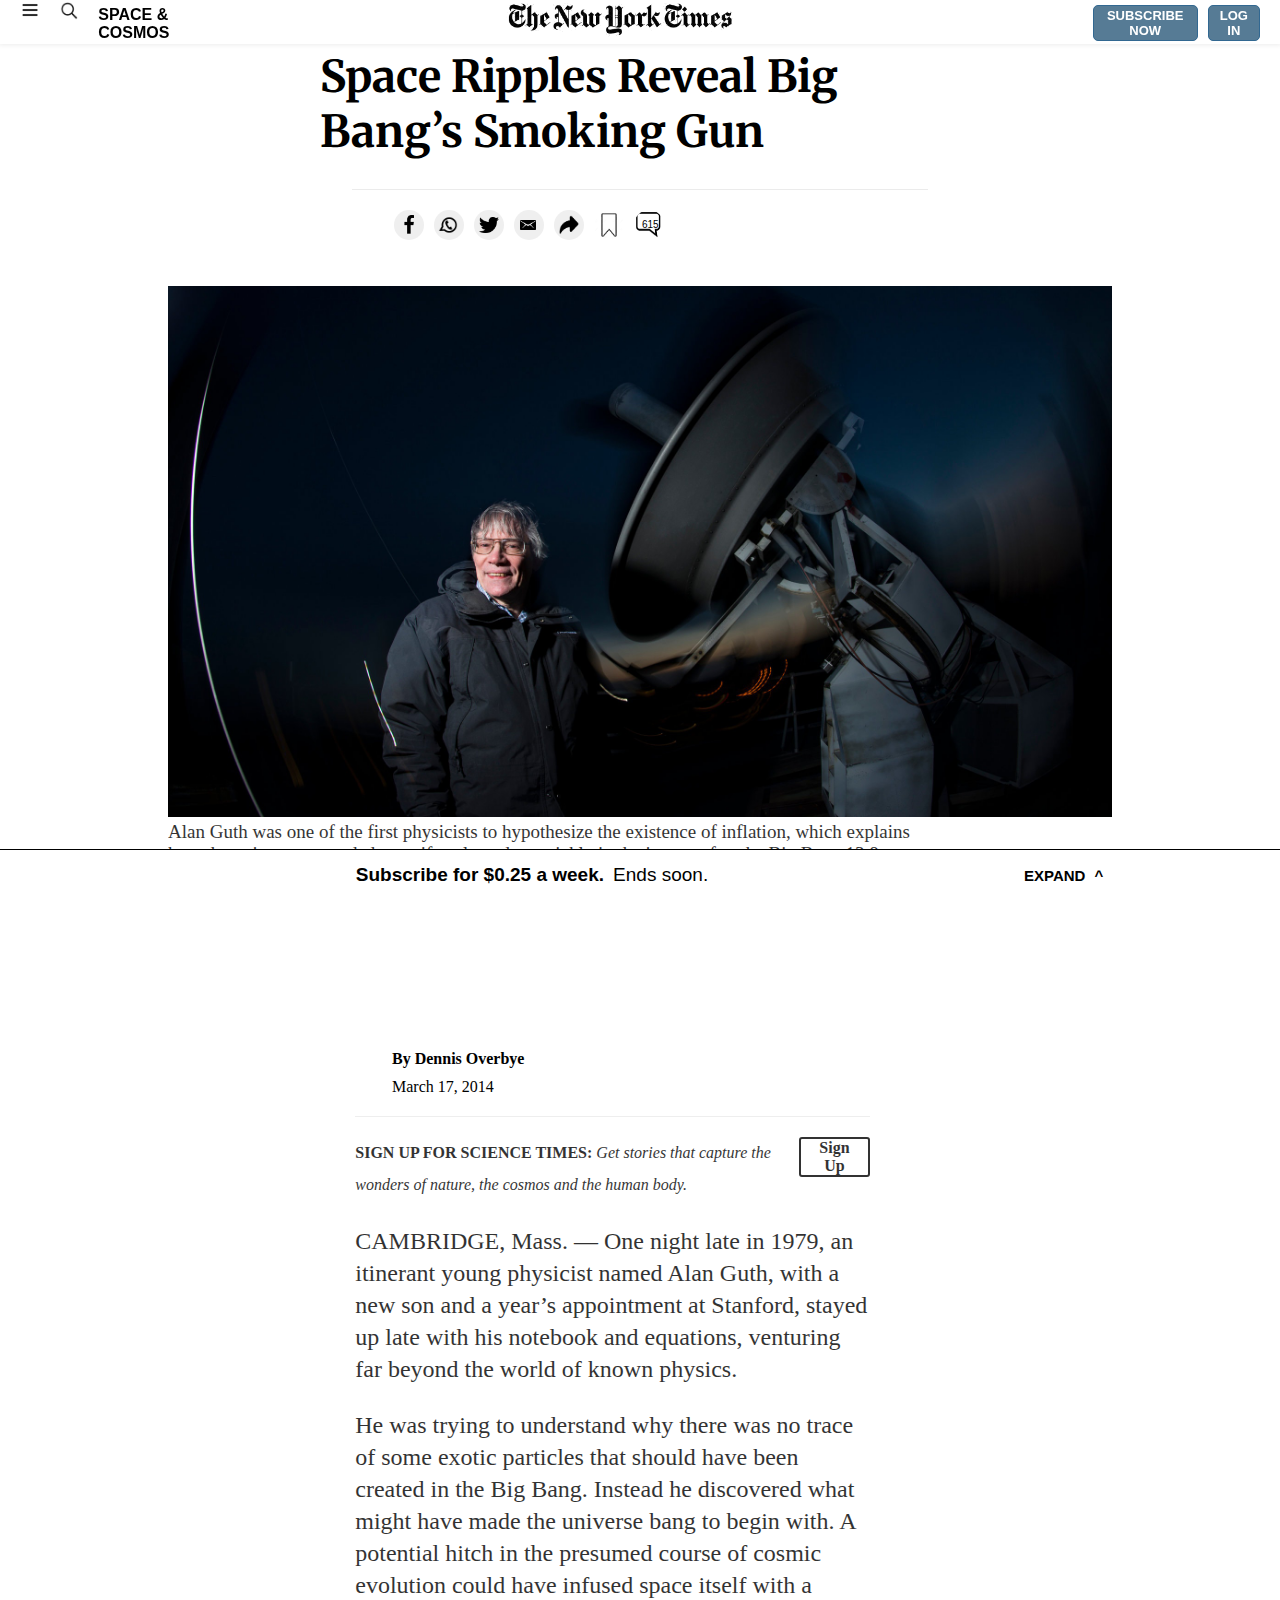
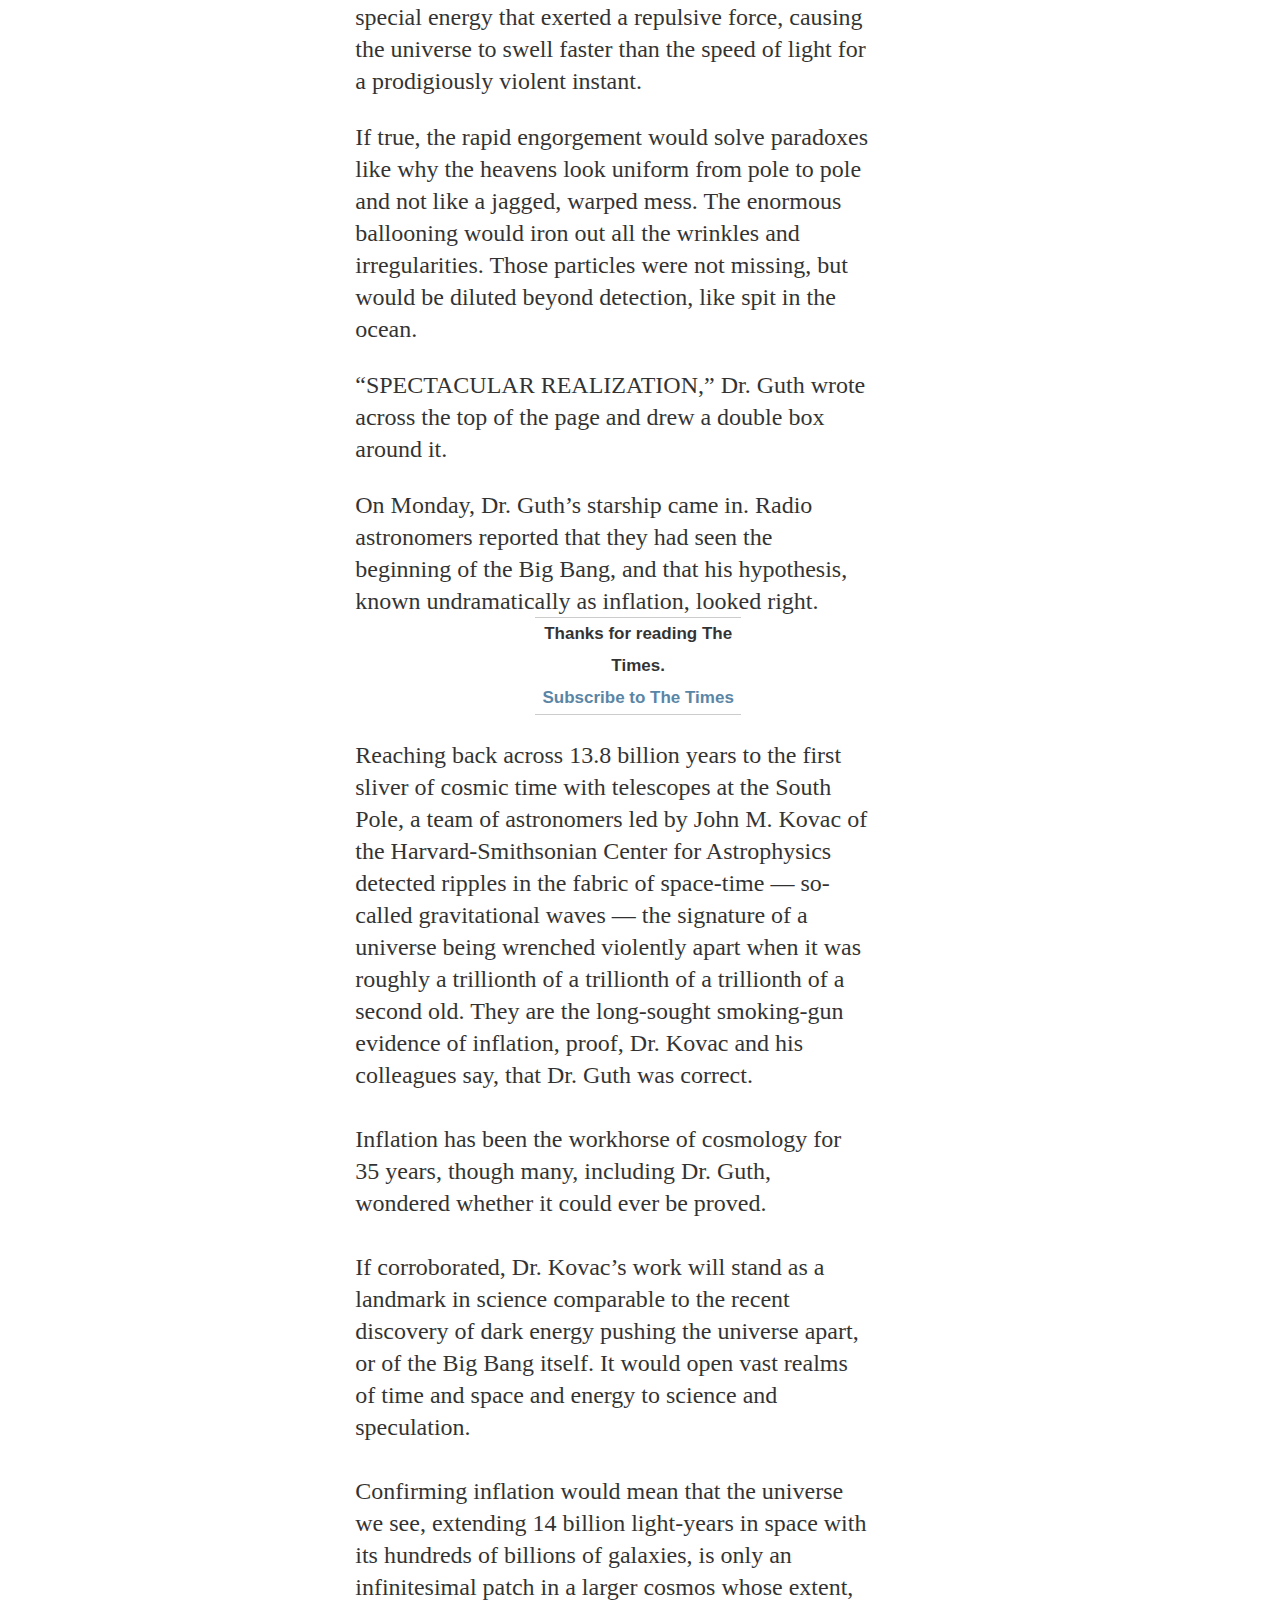
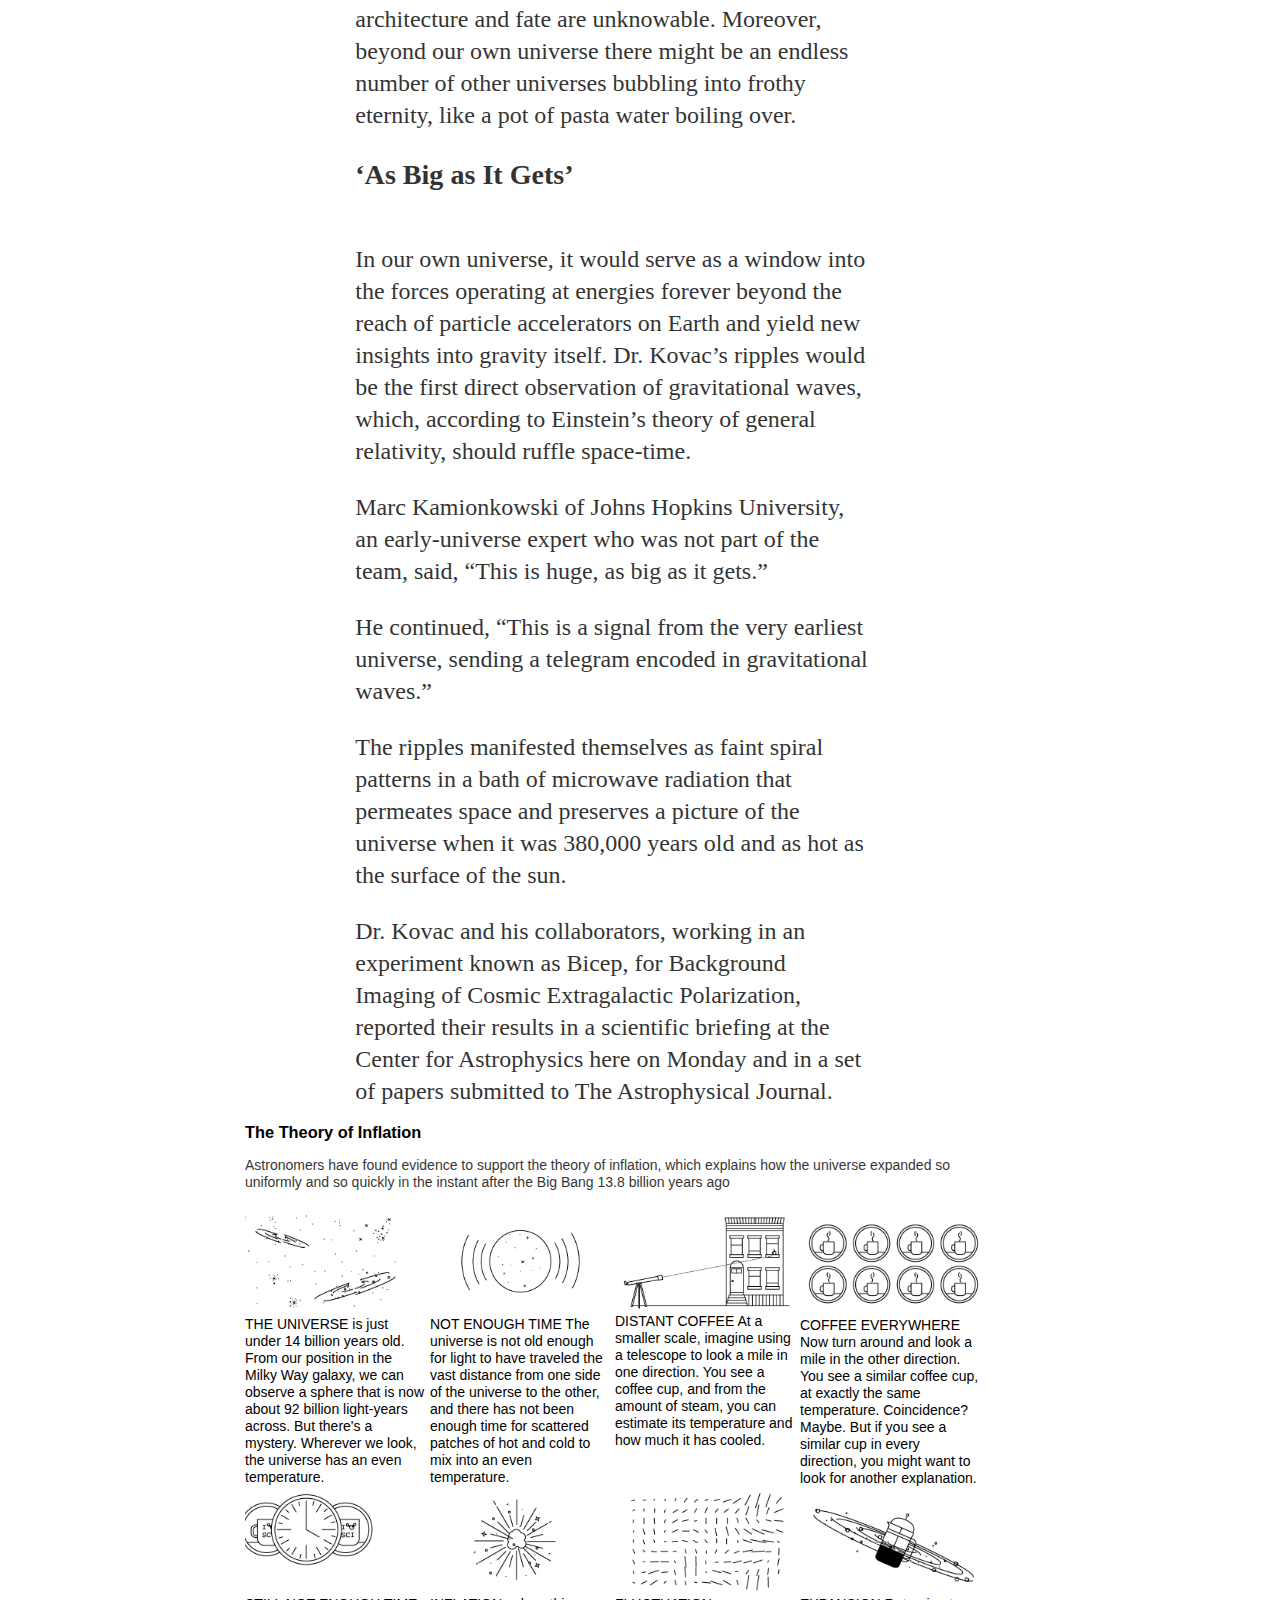
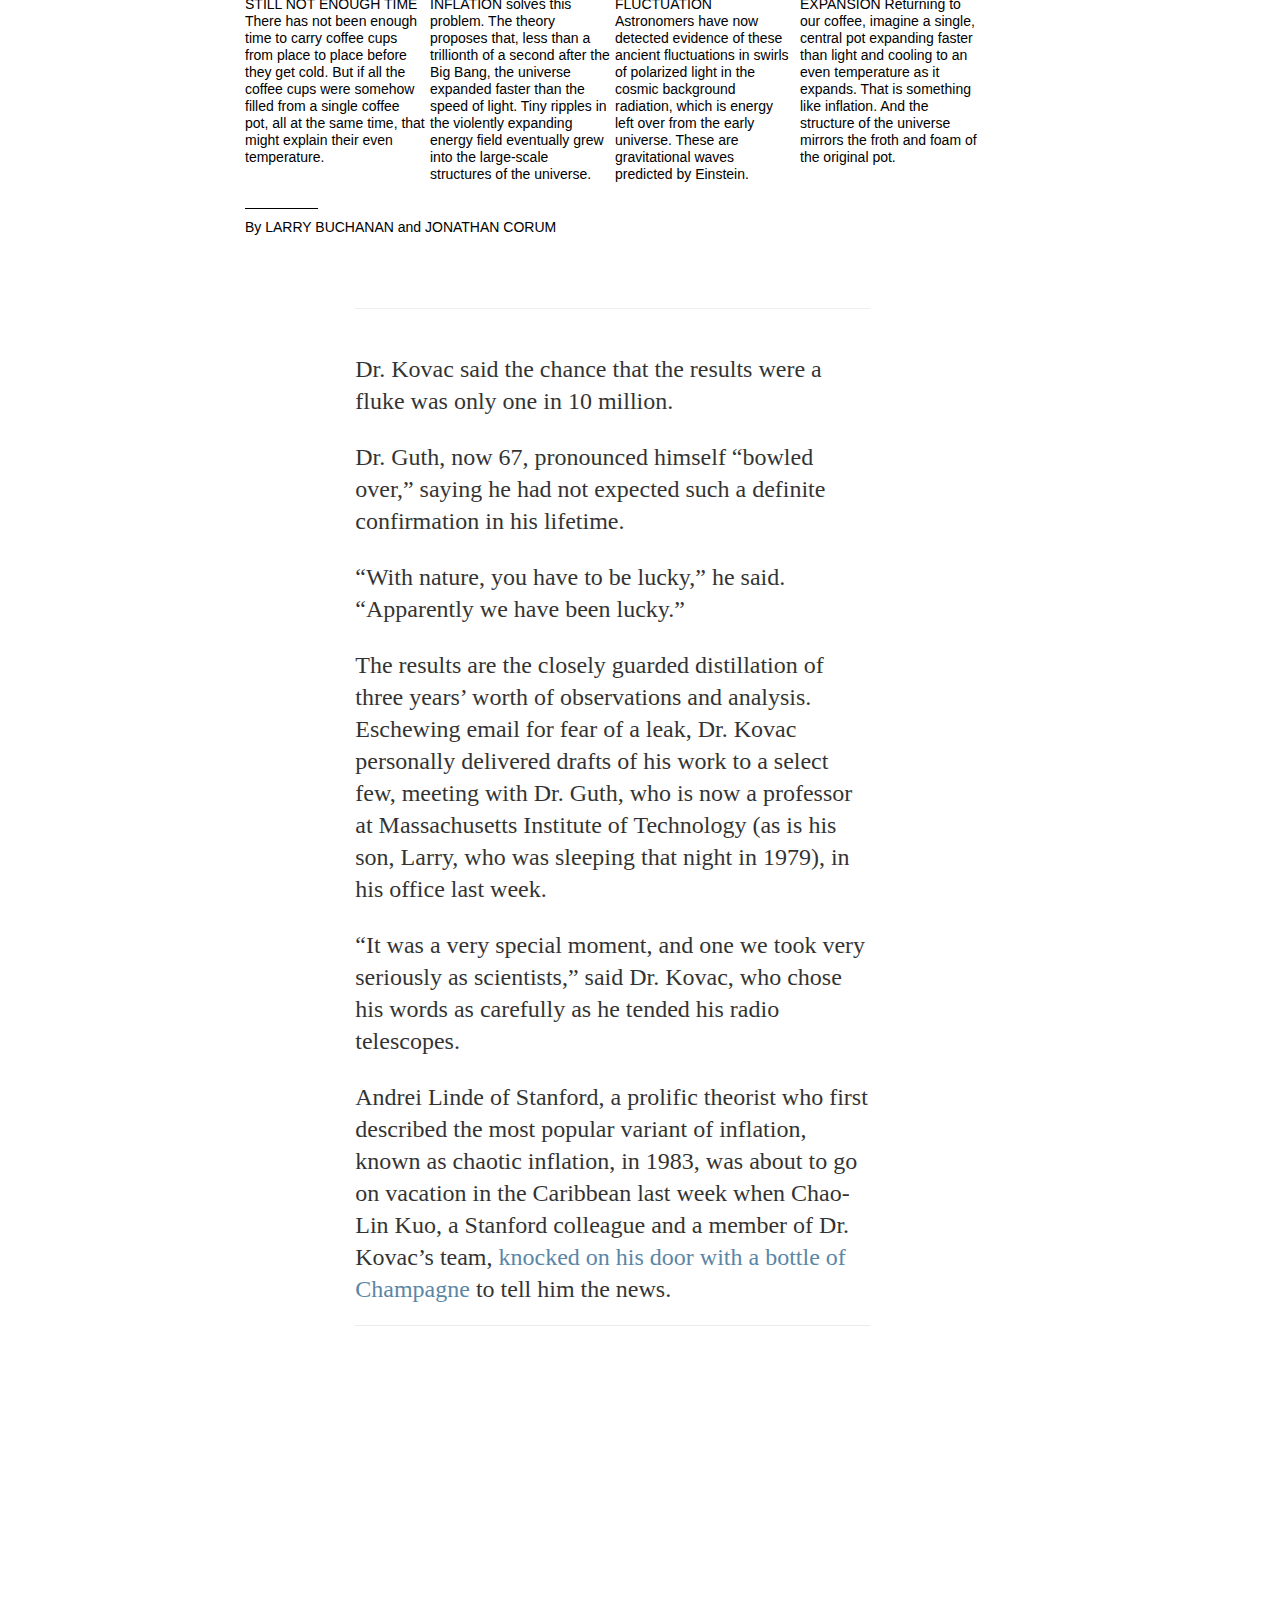
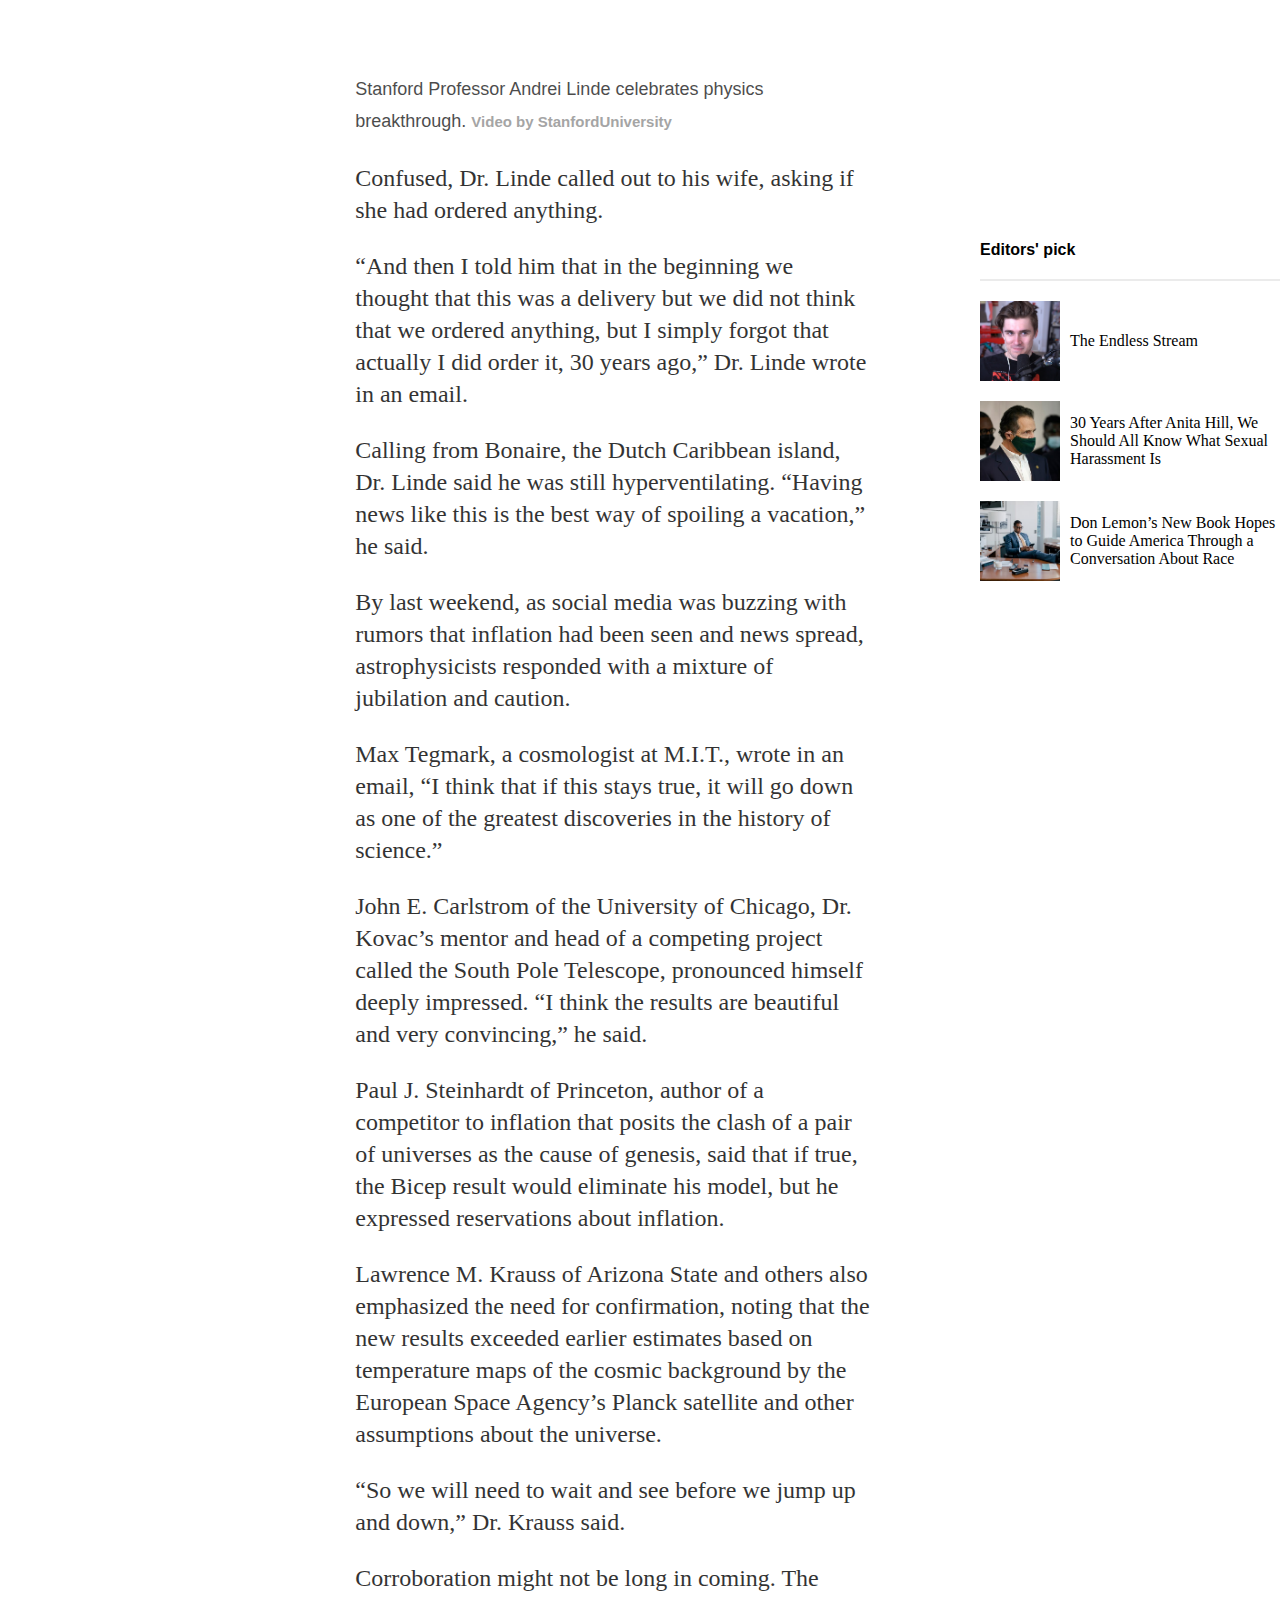
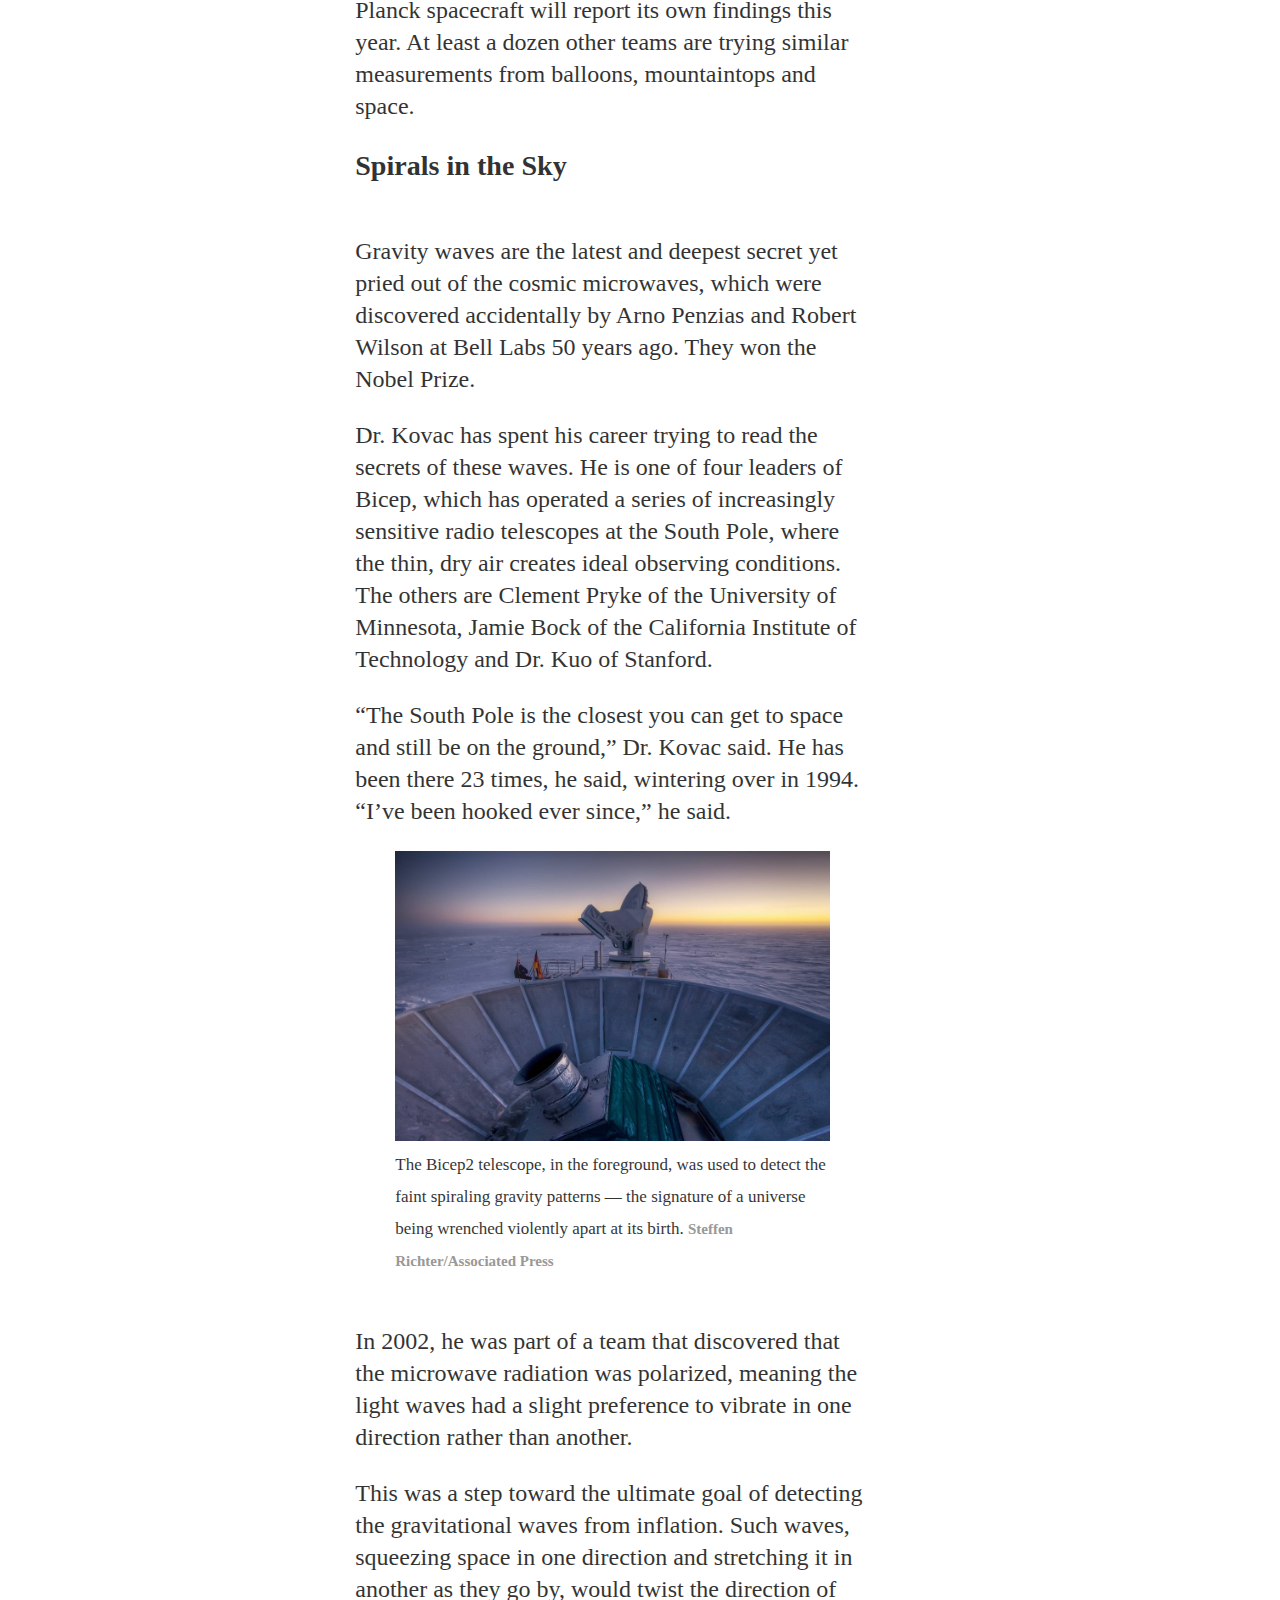
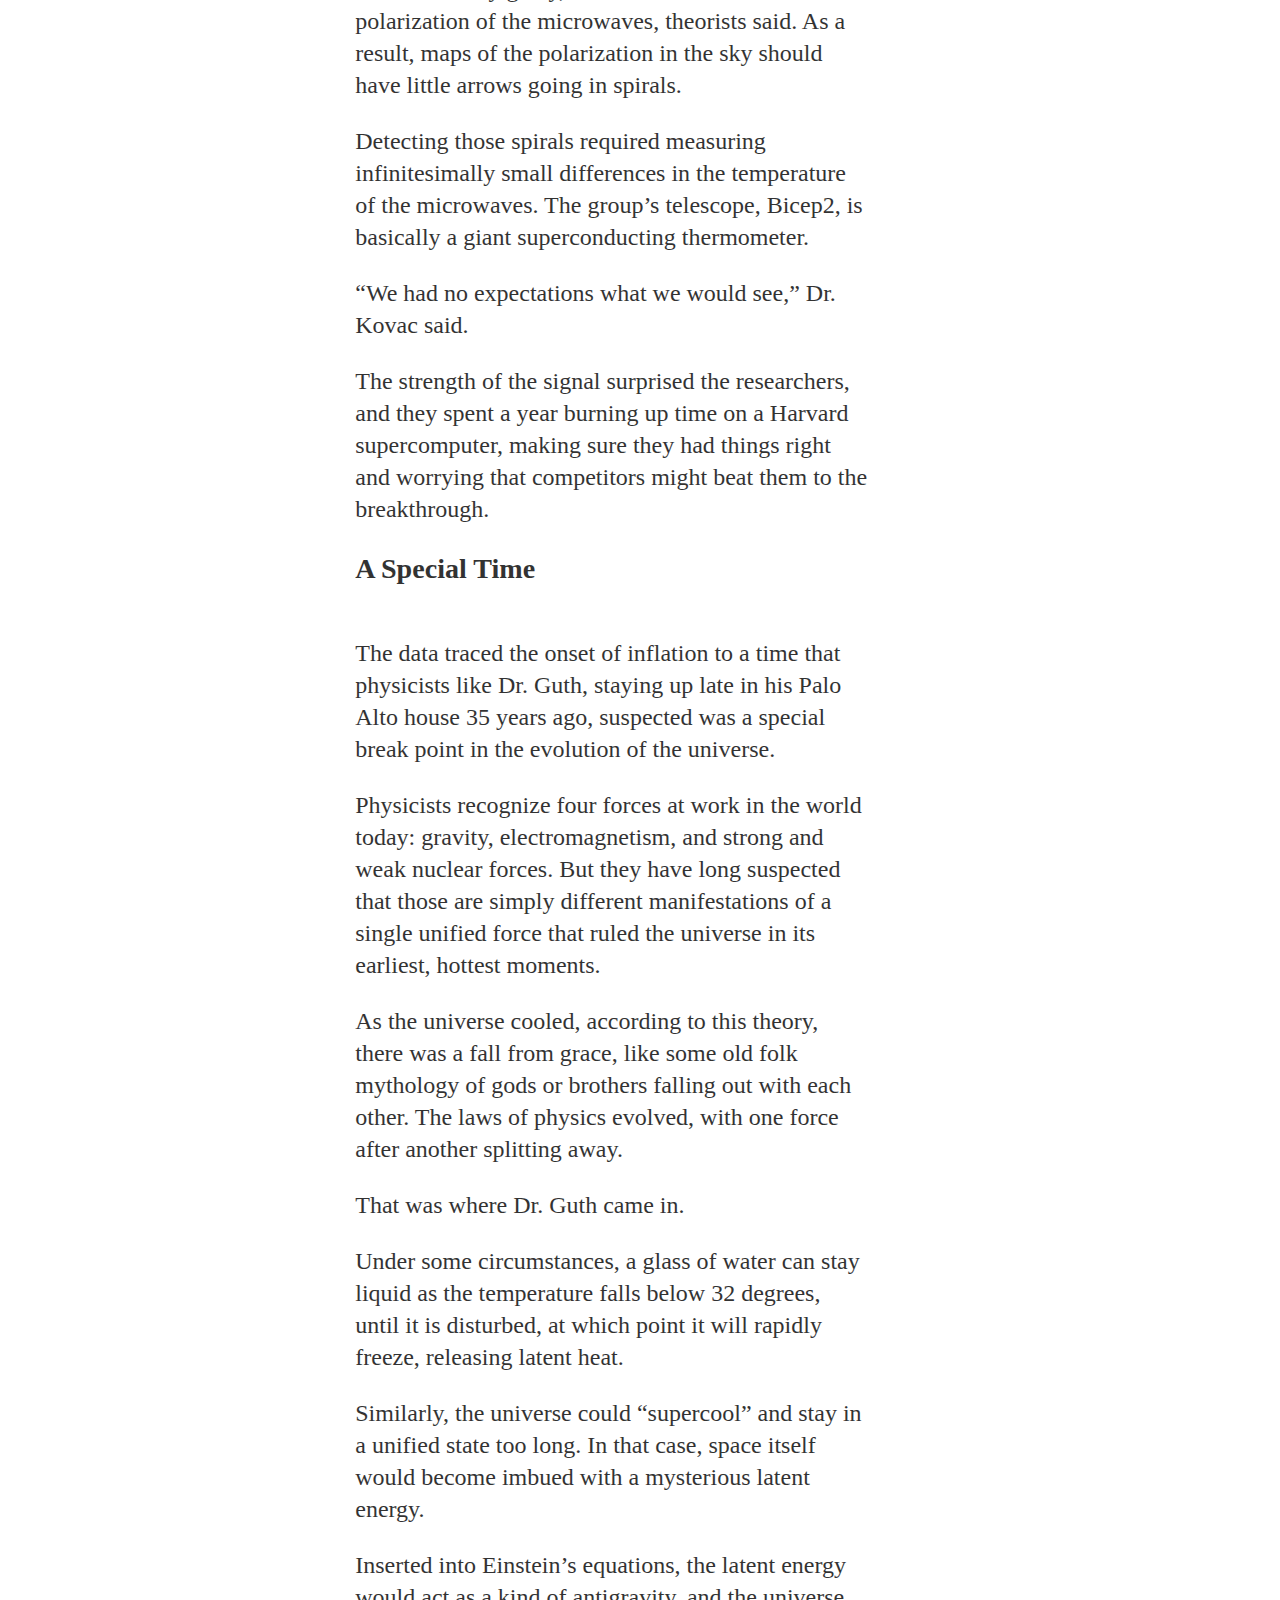
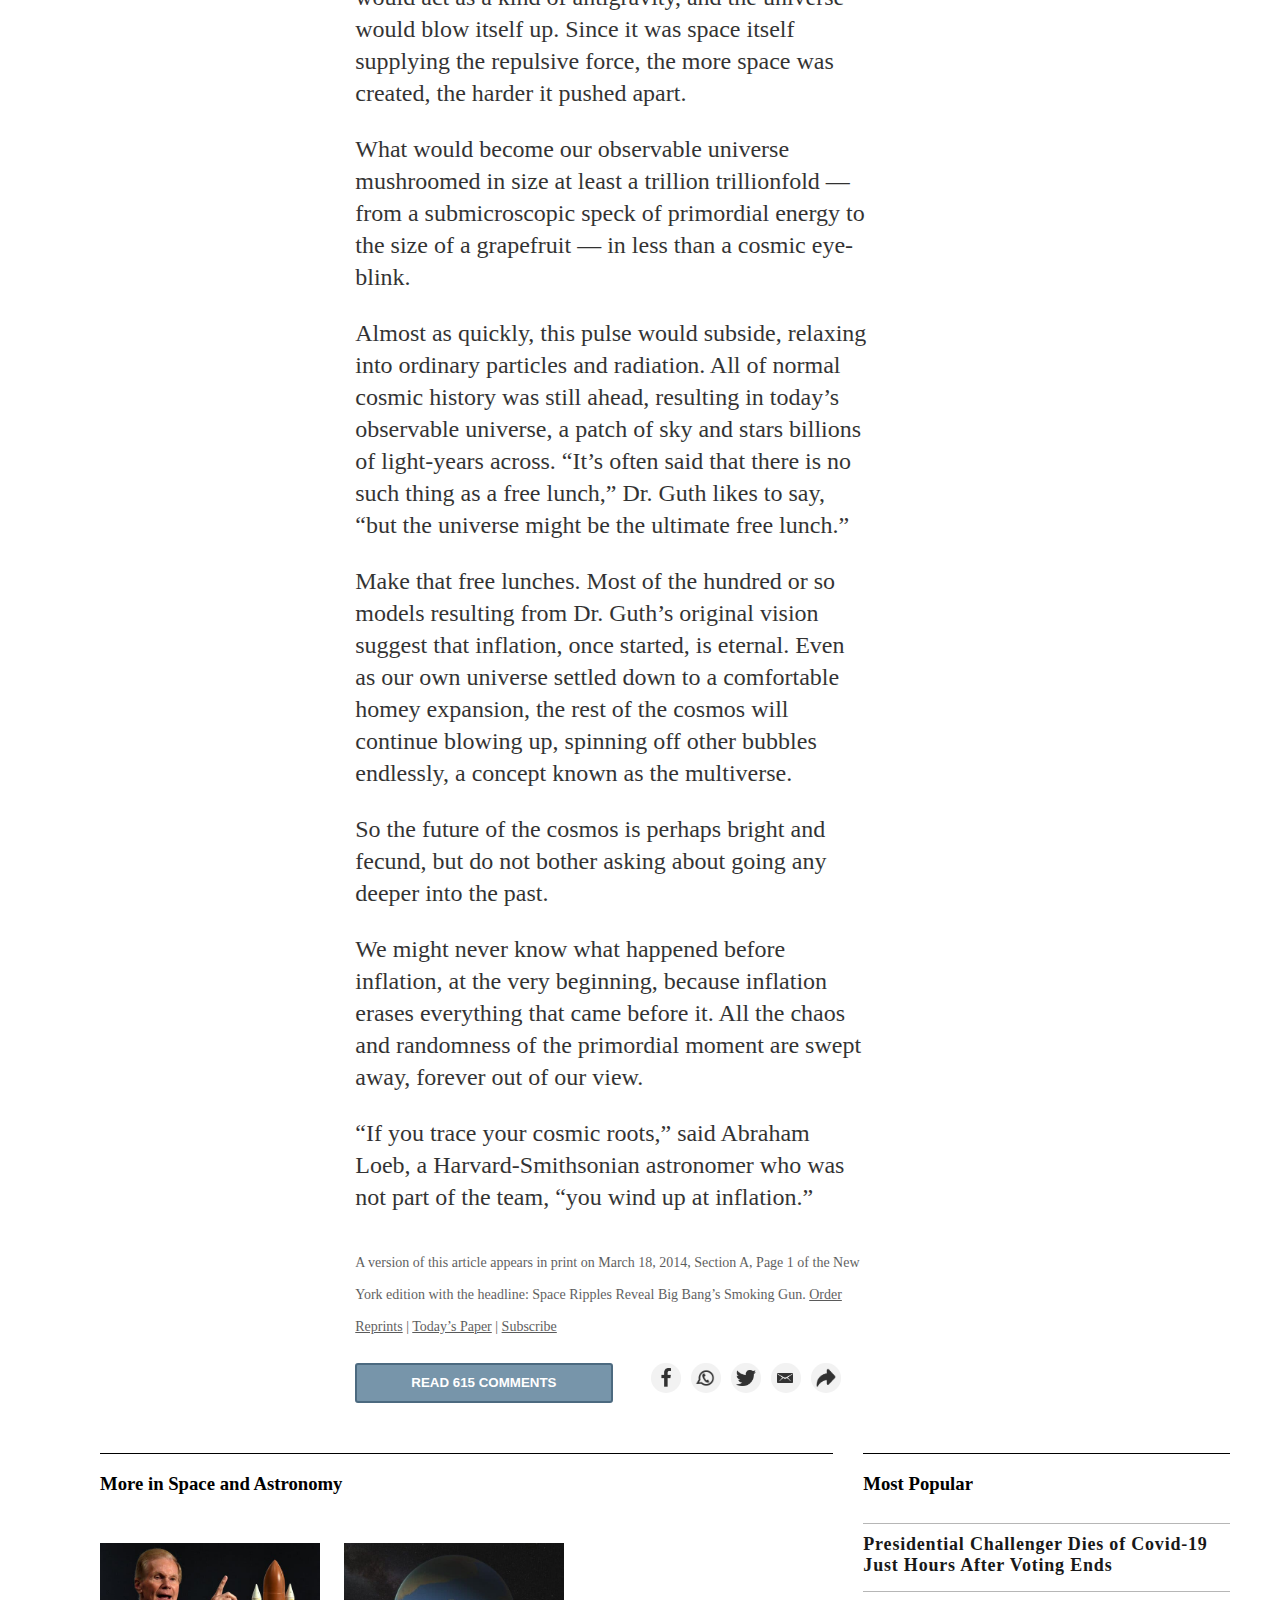
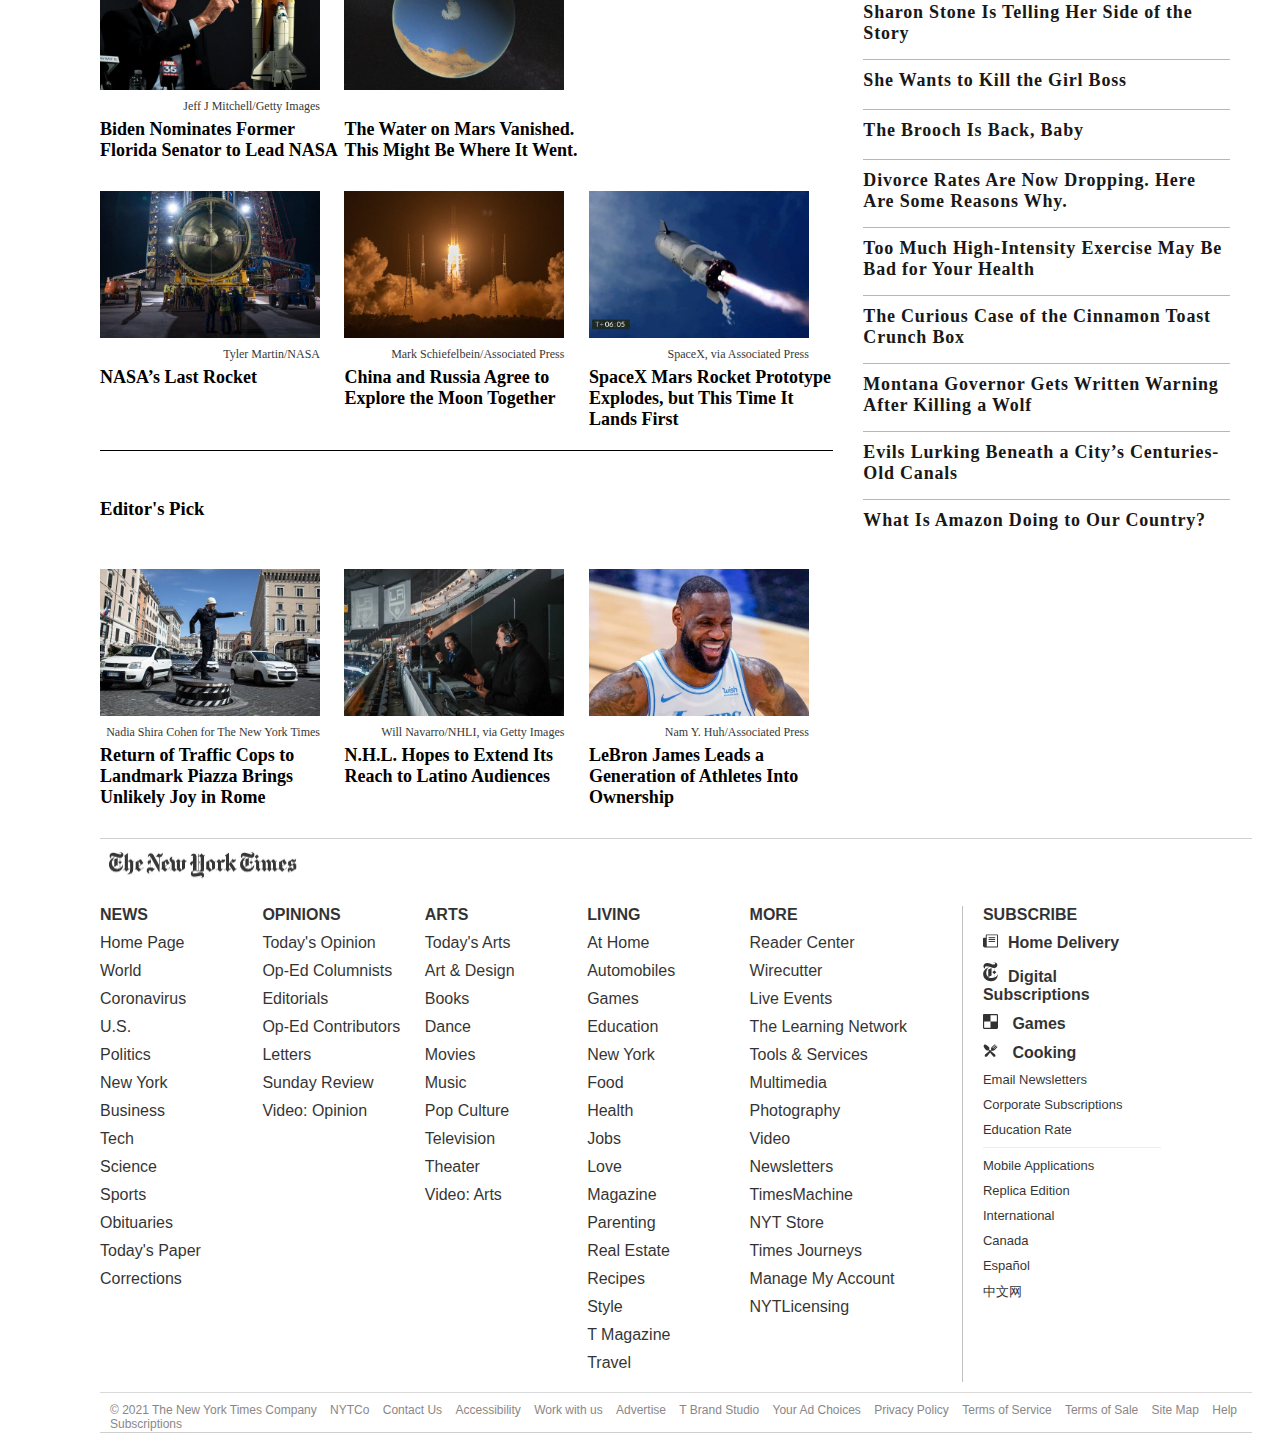
==== commit a26c7080: "remove redundant code in css" ====
--- a/index.html
+++ b/index.html
@@ -64,15 +64,15 @@
           <div class="date">March 17, 2014</div>
         </div>
         <article class="mid-content">
-          <div class="call-to-action">
+          <div class="call-to-action flex-and-serif">
             <div class="cta-text">
               <strong> SIGN UP FOR SCIENCE TIMES:</strong>
               <i>
                 Get stories that capture the wonders of nature, the cosmos and
-                the human body.<./i
+                the human body.</i
               >
             </div>
-            <button type="button" class="signup">Sign Up</button>
+            <button type="button" class="signup flex-and-serif">Sign Up</button>
           </div>
           <p>
             CAMBRIDGE, Mass. — One night late in 1979, an itinerant young
@@ -316,7 +316,7 @@
             title="YouTube video player"
             allow="accelerometer; autoplay; clipboard-write; encrypted-media; gyroscope; picture-in-picture"
             allowfullscreen
-          ><./iframe>
+          ></iframe>
           <div id="video-caption">
             Stanford Professor Andrei Linde celebrates physics breakthrough.
             <span class="writer"> Video by StanfordUniversity</span>
@@ -590,40 +590,42 @@
             >
           </div>
         </div>
-        <div class="editor-pick">
-          <img
-            src="./images/editors_pick_2.jpg"
-            alt="thumbnail"
-            height="80"
-            width="80"
-          />
-
-          <div class="editor-pick-link">
-            <a
-              href="https://www.nytimes.com/2021/03/19/nyregion/andrew-cuomo-sexual-harassment-.html?action=click&algo=lda_unique&block=editors_picks_recirc&fellback=false&imp_id=62277491&impression_id=21af6cd1-8b88-11eb-bd74-93281795ed16&index=1&pgtype=Article&region=ccolumn&req_id=139413807&surface=home-featured&variant=2_lda_unique"
-            >
-              30 Years After Anita Hill, We Should All Know What Sexual
-              Harassment Is</a
-            >
-          </div>
-        </div>
-        <div class="editor-pick">
-          <img
-            src="./images/editors_pick_3.jpg"
-            alt="thumbnail"
-            height="80"
-            width="80"
-          />
-
-          <div class="editor-pick-link">
-            <a
-              href="https://www.nytimes.com/2021/03/17/books/review/this-is-the-fire-don-lemon.html?action=click&algo=lda_unique&block=editors_picks_recirc&fellback=false&imp_id=163566920&impression_id=21af6cd2-8b88-11eb-bd74-93281795ed16&index=2&pgtype=Article&region=ccolumn&req_id=139413807&surface=home-featured&variant=2_lda_unique"
-            >
-              Don Lemon’s New Book Hopes to Guide America Through a Conversation
-              About Race</a
-            >
-          </div>
-        </div>
+        <aside>
+          <div class="editor-pick">
+            <img
+              src="./images/editors_pick_2.jpg"
+              alt="thumbnail"
+              height="80"
+              width="80"
+            />
+
+            <div class="editor-pick-link">
+              <a
+                href="https://www.nytimes.com/2021/03/19/nyregion/andrew-cuomo-sexual-harassment-.html?action=click&algo=lda_unique&block=editors_picks_recirc&fellback=false&imp_id=62277491&impression_id=21af6cd1-8b88-11eb-bd74-93281795ed16&index=1&pgtype=Article&region=ccolumn&req_id=139413807&surface=home-featured&variant=2_lda_unique"
+              >
+                30 Years After Anita Hill, We Should All Know What Sexual
+                Harassment Is</a
+              >
+            </div>
+          </div>
+          <div class="editor-pick">
+            <img
+              src="./images/editors_pick_3.jpg"
+              alt="thumbnail"
+              height="80"
+              width="80"
+            />
+
+            <div class="editor-pick-link">
+              <a
+                href="https://www.nytimes.com/2021/03/17/books/review/this-is-the-fire-don-lemon.html?action=click&algo=lda_unique&block=editors_picks_recirc&fellback=false&imp_id=163566920&impression_id=21af6cd2-8b88-11eb-bd74-93281795ed16&index=2&pgtype=Article&region=ccolumn&req_id=139413807&surface=home-featured&variant=2_lda_unique"
+              >
+                Don Lemon’s New Book Hopes to Guide America Through a
+                Conversation About Race</a
+              >
+            </div>
+          </div>
+        </aside>
       </div>
     </div>
 
--- a/styles.css
+++ b/styles.css
@@ -2,7 +2,7 @@
 
 body {
   margin: 0;
-  height: 1900vh;
+  height: 1500vh;
 }
 
 /* NAVBAR  */
@@ -280,7 +280,9 @@
   width: 60%;
 }
 
-.author a {
+.author a,
+.topic-img a,
+.editor-pick-link a {
   text-decoration: none;
   color: black;
 }
@@ -299,21 +301,12 @@
   color: black;
 }
 
-.topic-img a {
-  text-decoration: none;
-  color: black;
-}
-
 .topic-section-title a {
   color: black;
 }
 
 .editor-pick-link a {
   color: black;
-  text-decoration: none;
-}
-
-.article-bottom a:hover {
   text-decoration: none;
 }
 
@@ -396,13 +389,11 @@
 
 /* CALL TO ACTION  */
 
-.call-to-action {
+.flex-and-serif {
   display: flex;
   font-family: "Times New Roman", Times, serif;
 }
-
 .signup {
-  display: flex;
   align-items: center;
   justify-content: center;
   border: 2px solid black;
@@ -412,7 +403,6 @@
   padding: 10px;
   font-weight: 700;
   font-size: 16px;
-  font-family: Arial, Helvetica, sans-serif;
   color: black;
   background-color: transparent;
   cursor: pointer;
@@ -714,65 +704,3 @@
   content: " \005E";
   margin-left: 5px;
 }
-
-/* FORMS  */
-
-form {
-  display: flex;
-  flex-direction: column;
-  font-family: Arial, Helvetica, sans-serif;
-}
-
-fieldset {
-  border-radius: 10px;
-}
-
-legend {
-  font-weight: bold;
-  color: rgb(90, 90, 90);
-  text-align: center;
-}
-
-.form {
-  margin-top: 50px;
-  margin-left: 270px;
-  padding: 30px;
-  box-shadow: 1px 1px 10px 3px rgba(0, 0, 0, 0.555);
-  width: 60%;
-  border-radius: 15px;
-}
-
-.form label {
-  margin: 5px;
-}
-
-.form input {
-  padding: 5px;
-  margin: 5px;
-  border: 1px solid rgba(190, 189, 189, 0.5);
-  border-radius: 15px;
-  outline: none;
-}
-
-.form input[type="text"] {
-  width: 30%;
-}
-
-.form input[type="email"] {
-  width: 30%;
-}
-
-.submit-btn {
-  margin-top: 10px;
-  align-self: center;
-  width: 20%;
-}
-
-.submit-btn:hover {
-  background-color: black;
-  color: white;
-  font-weight: bold;
-  cursor: pointer;
-  transform: translateY(-3px);
-  transition: 0.5s ease-in-out;
-}
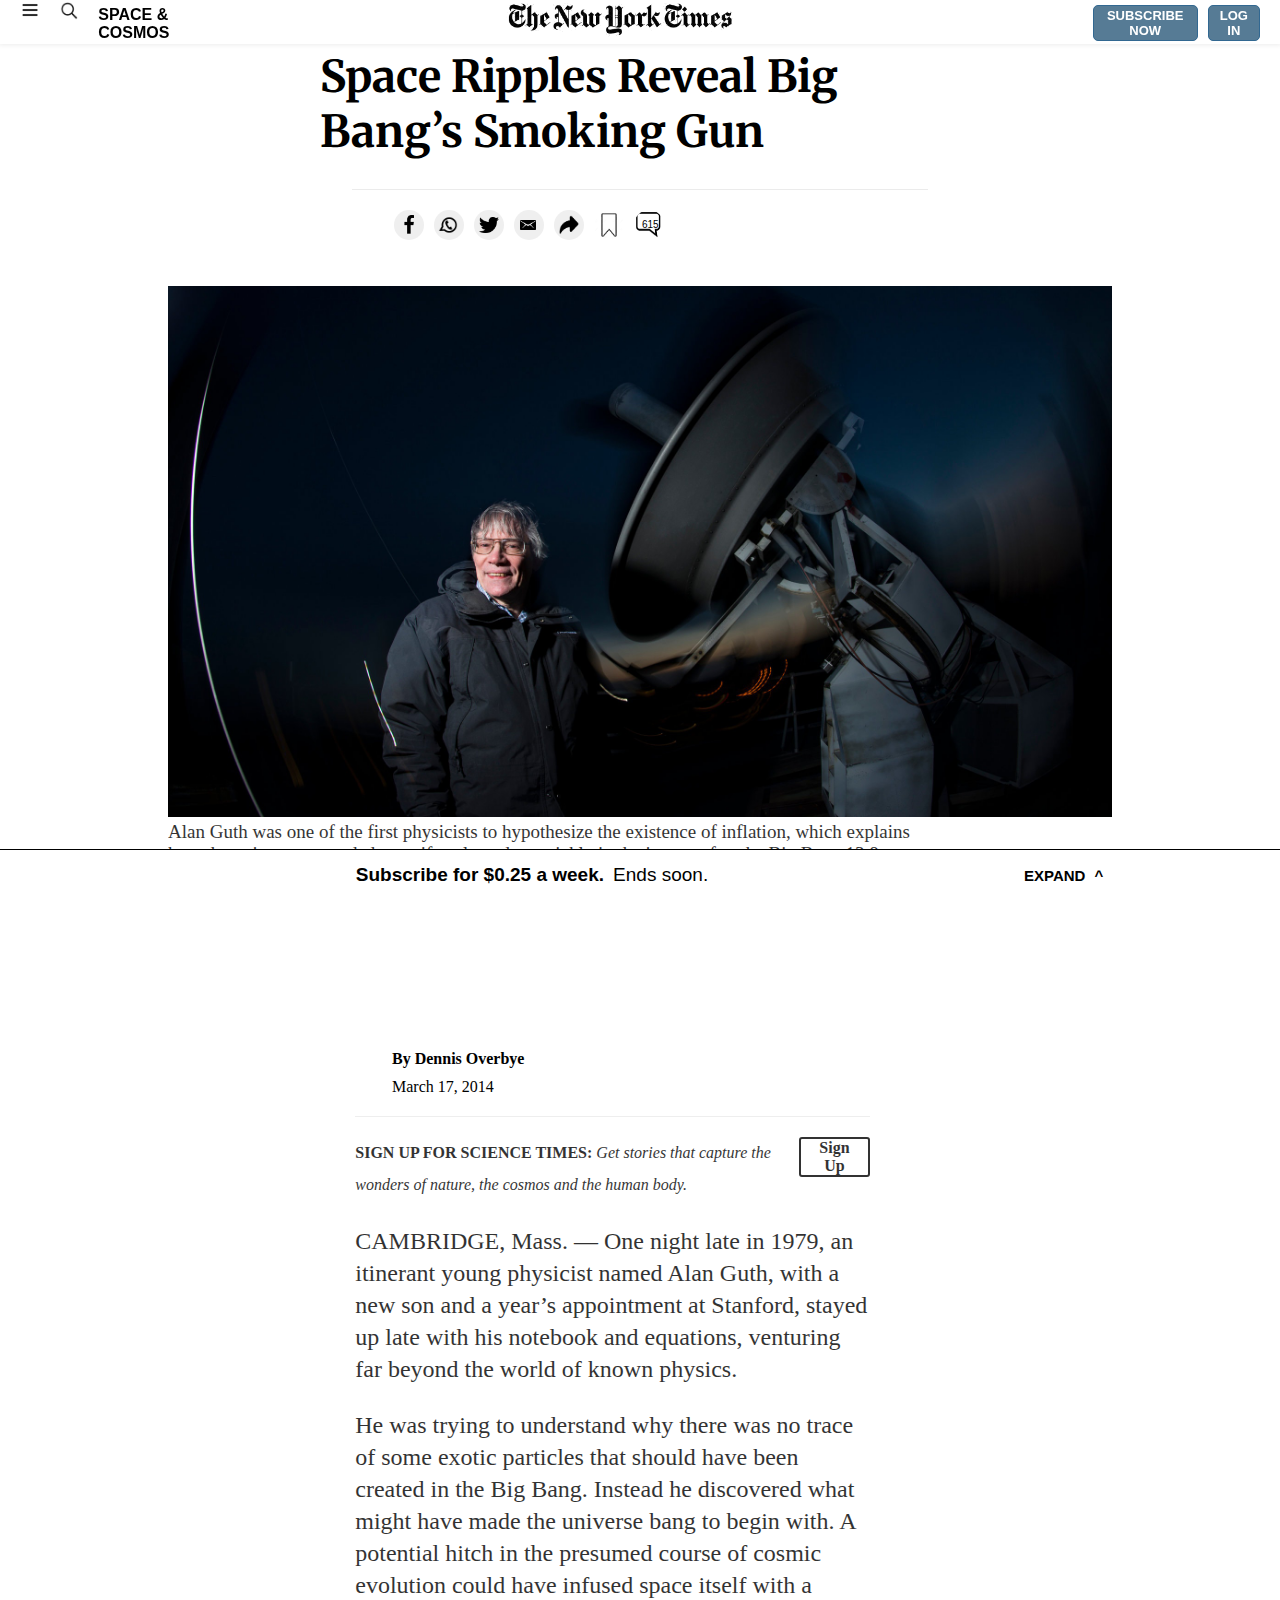
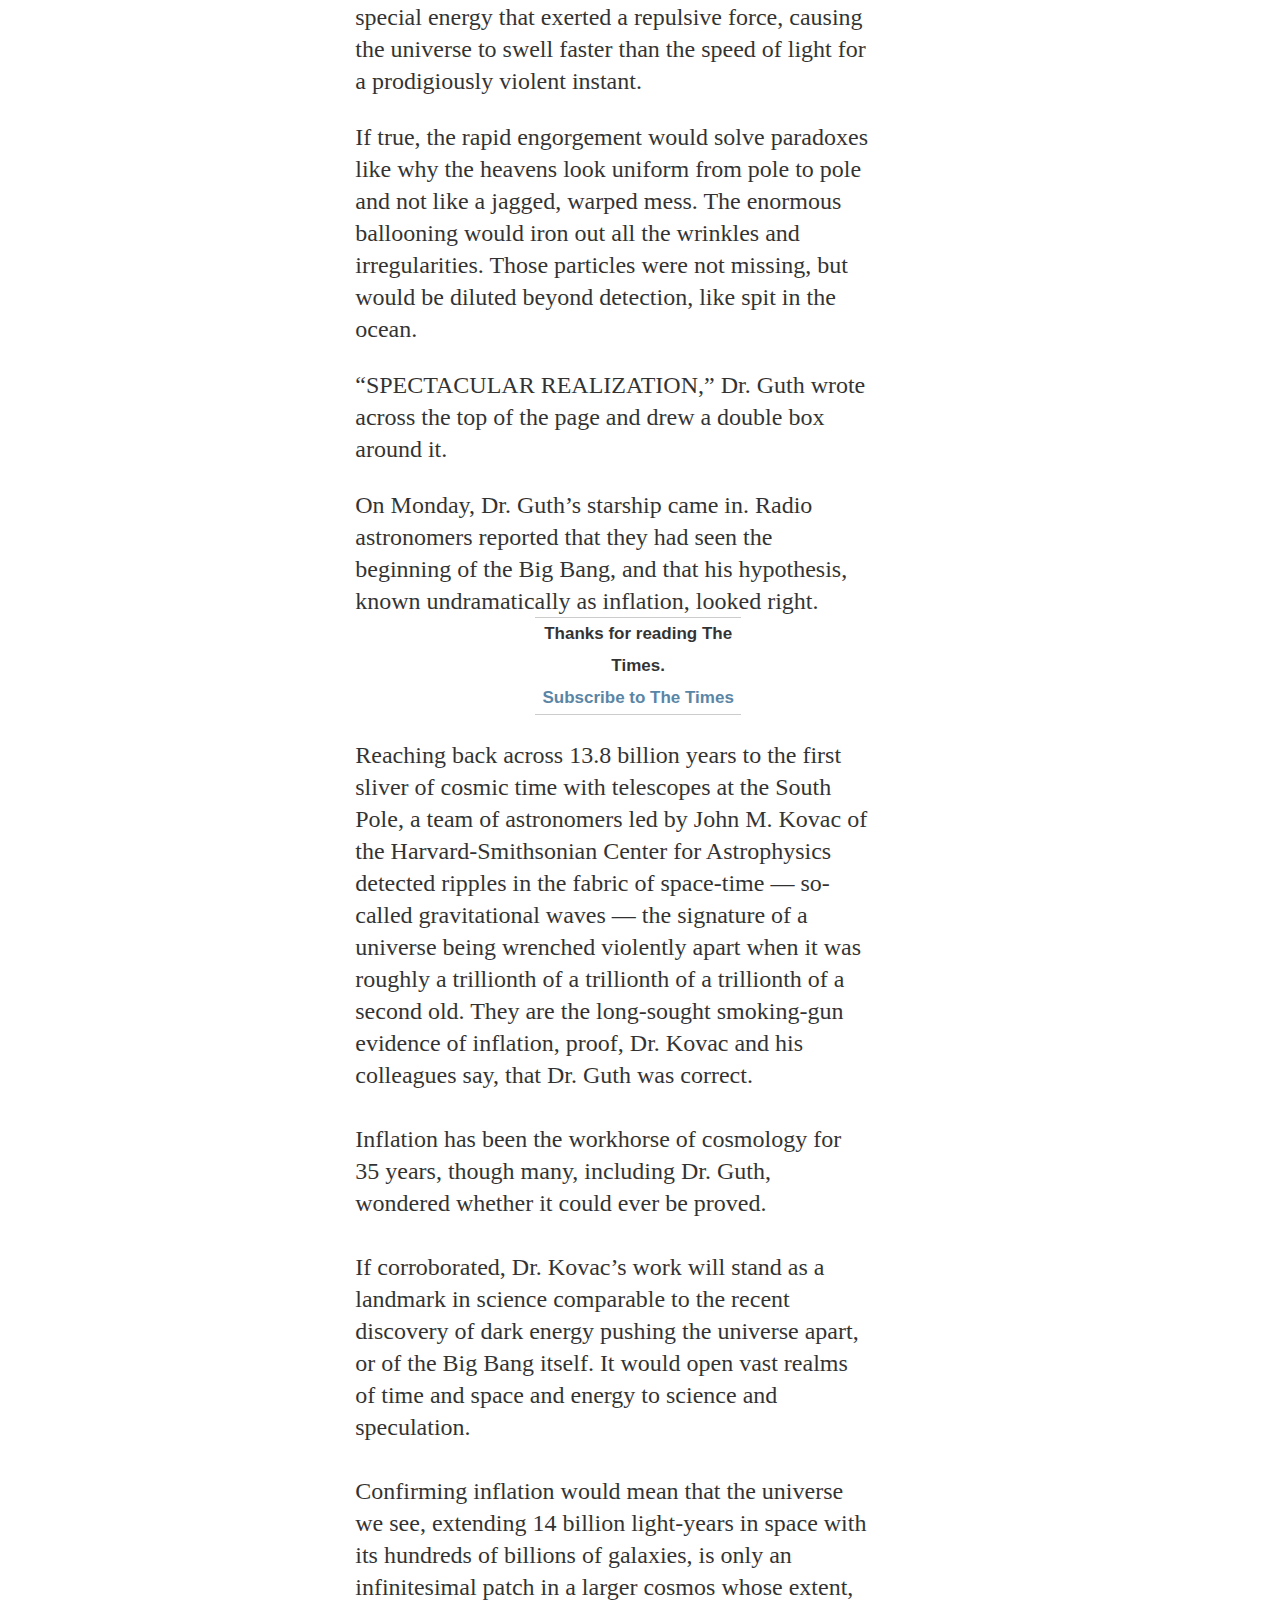
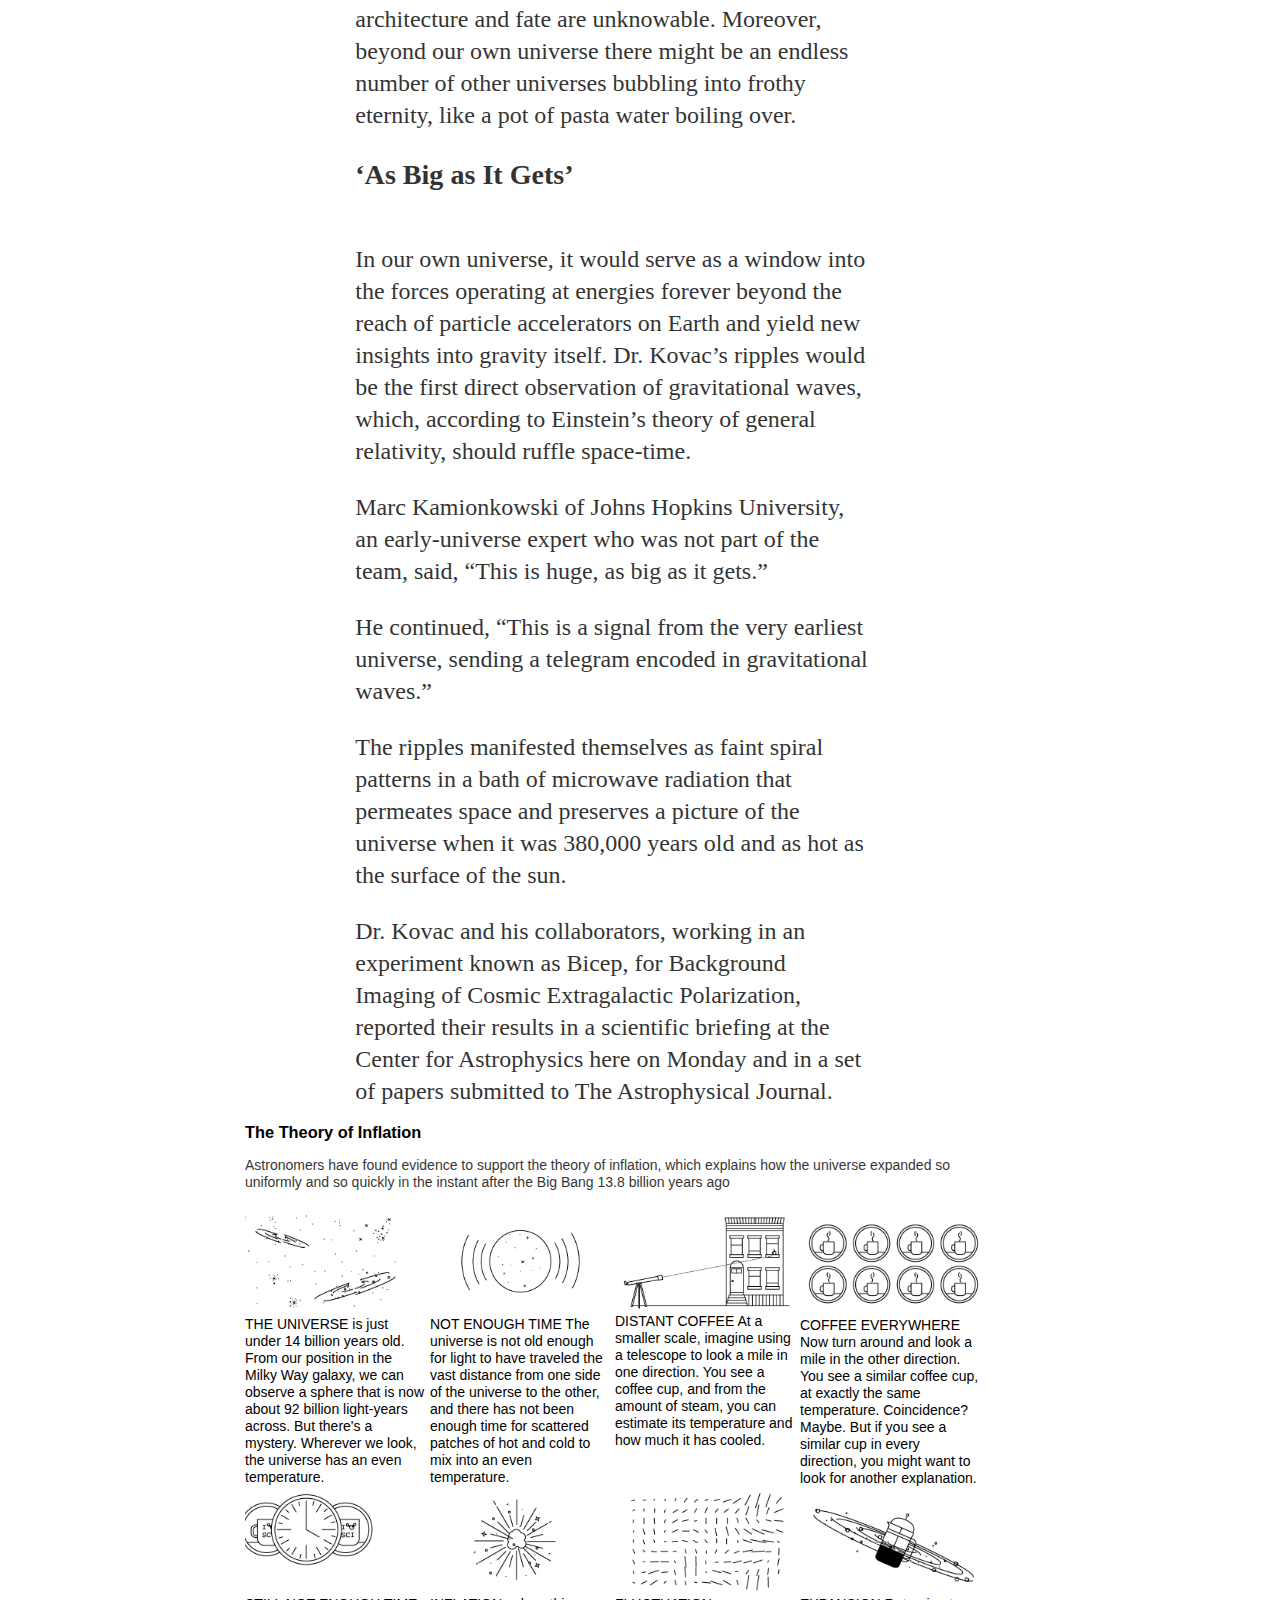
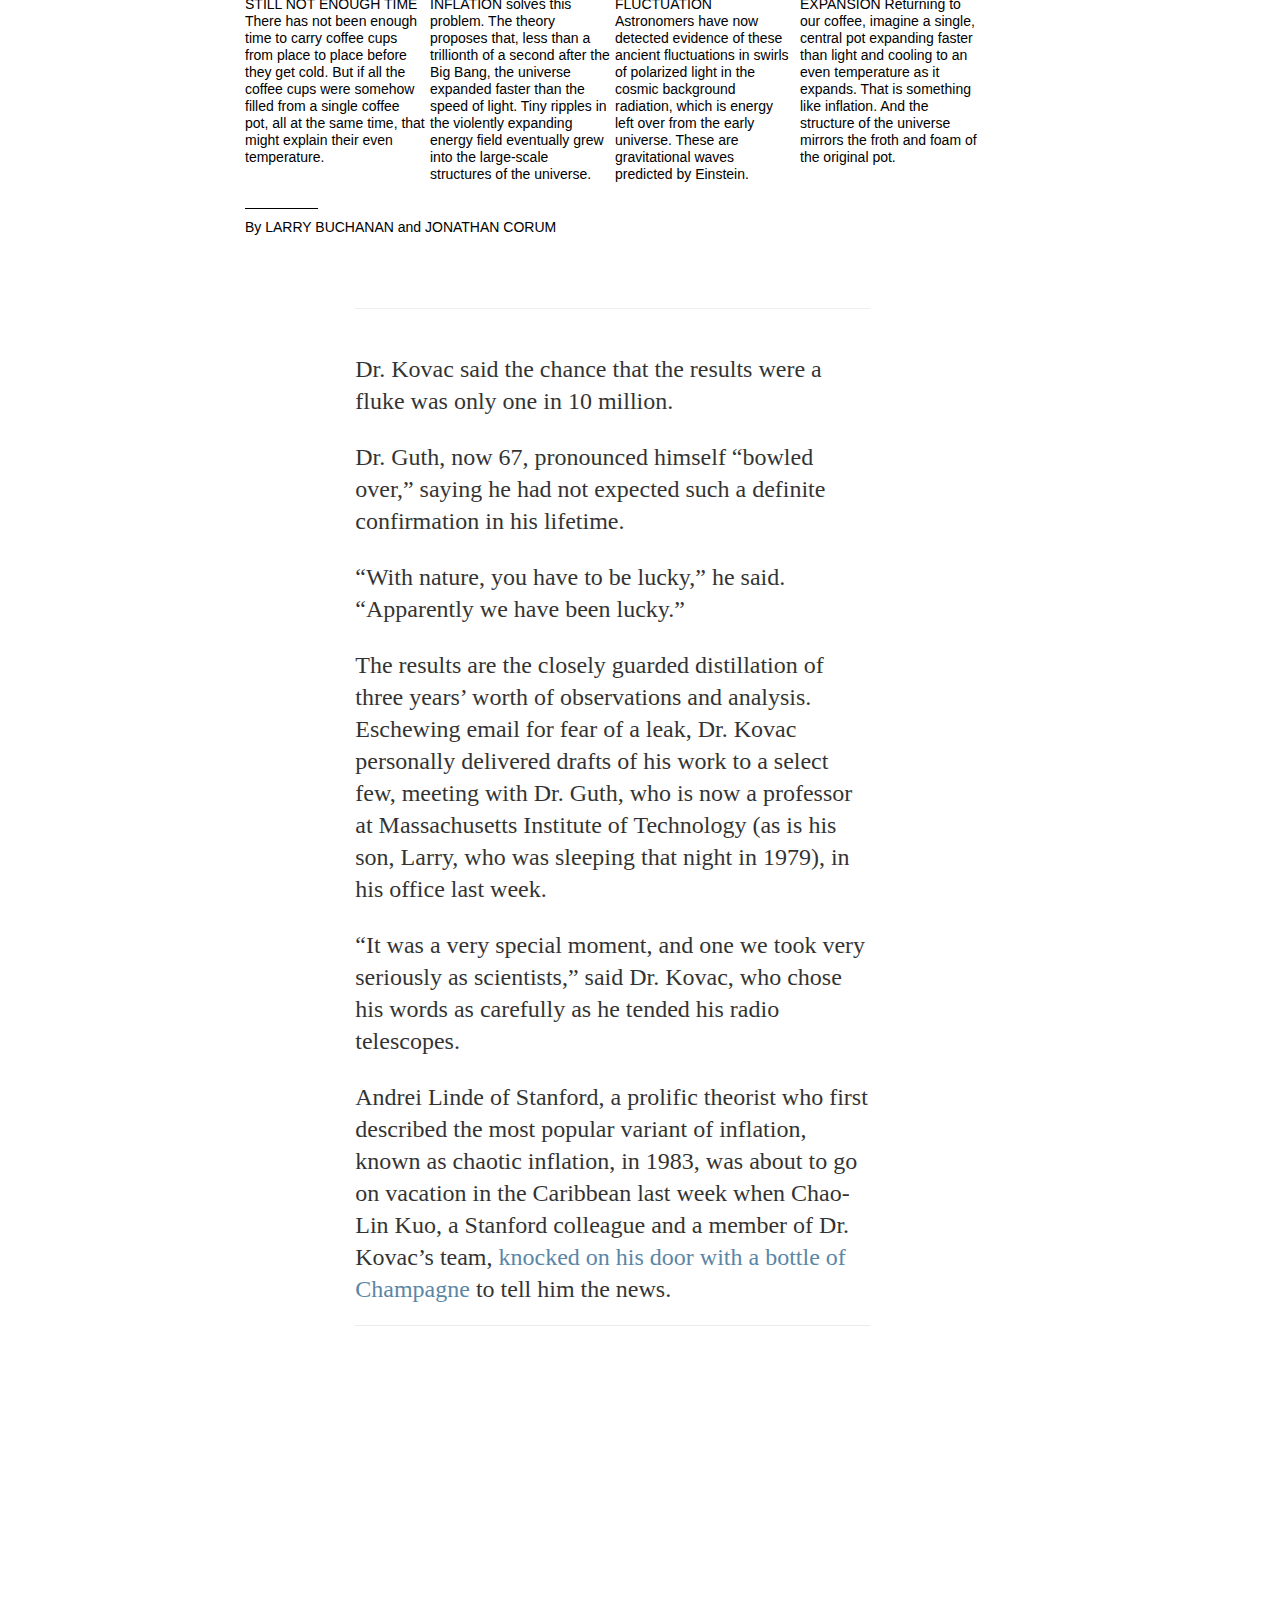
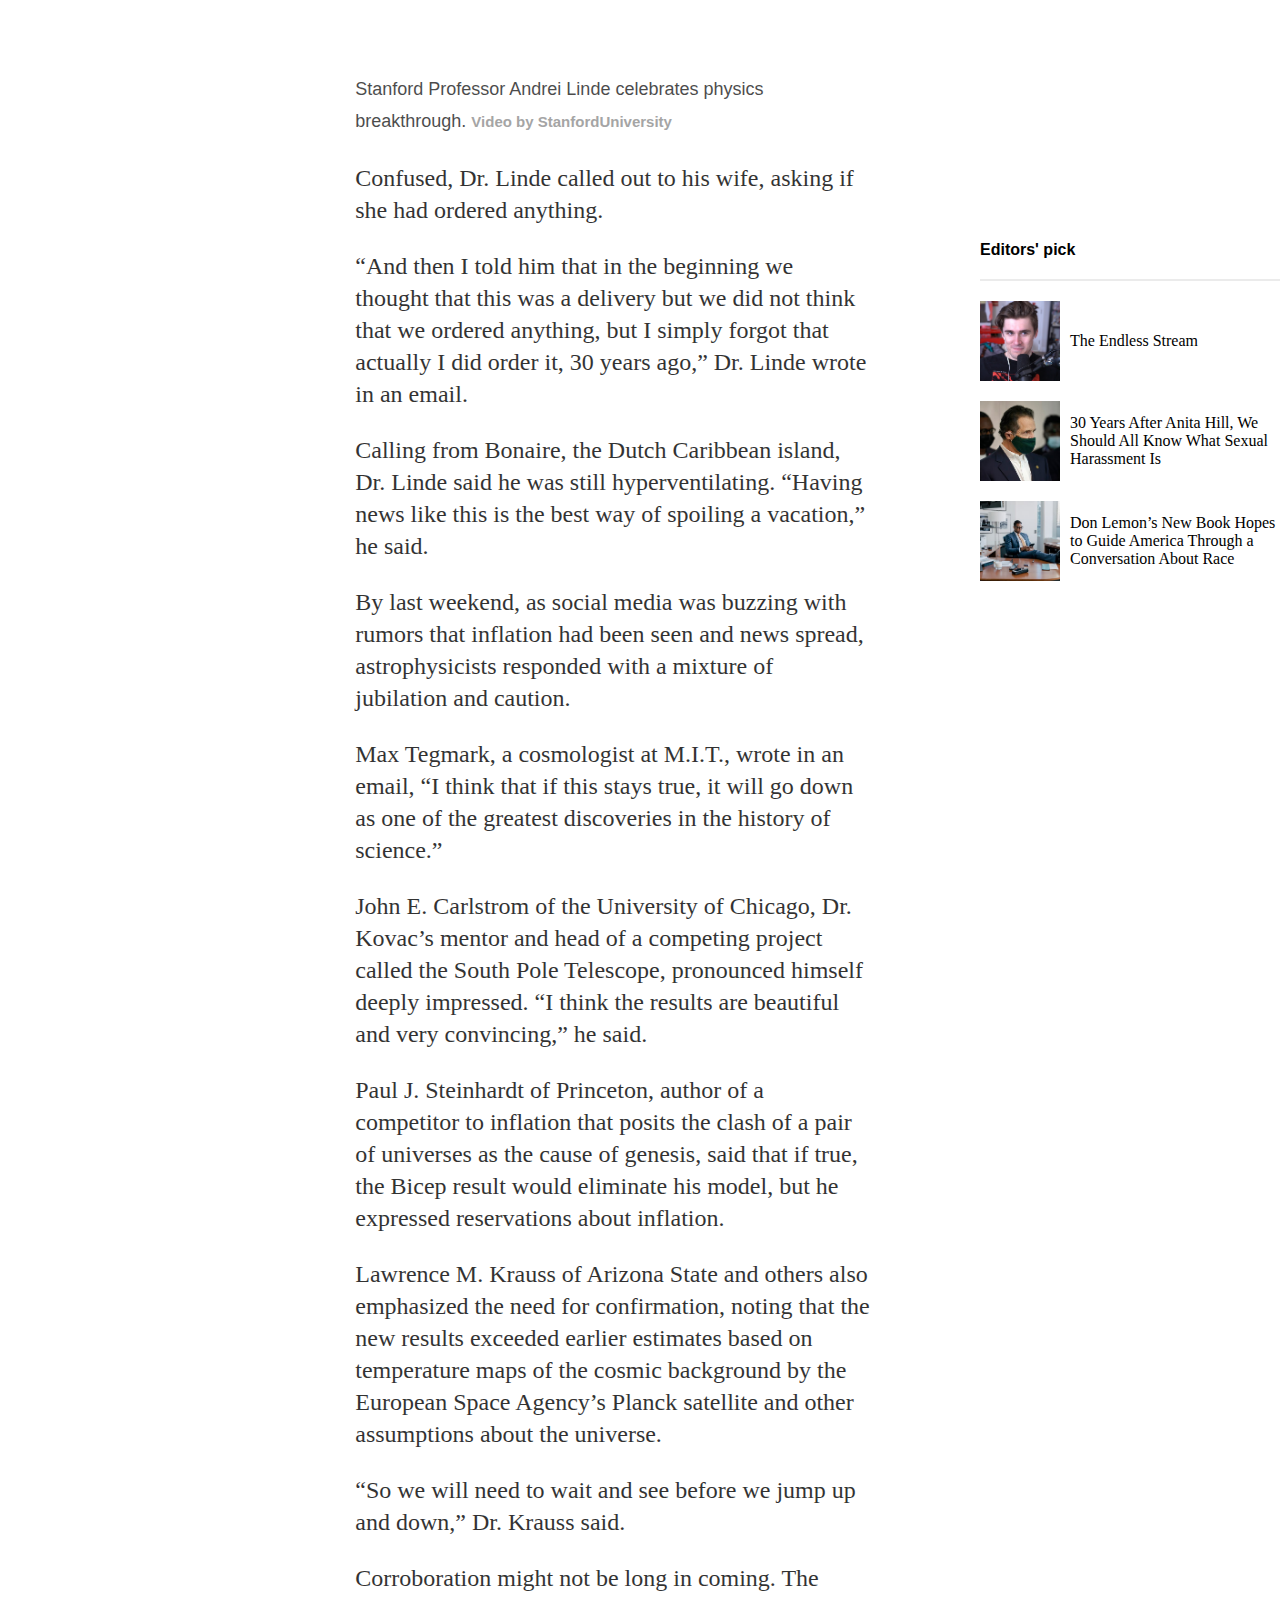
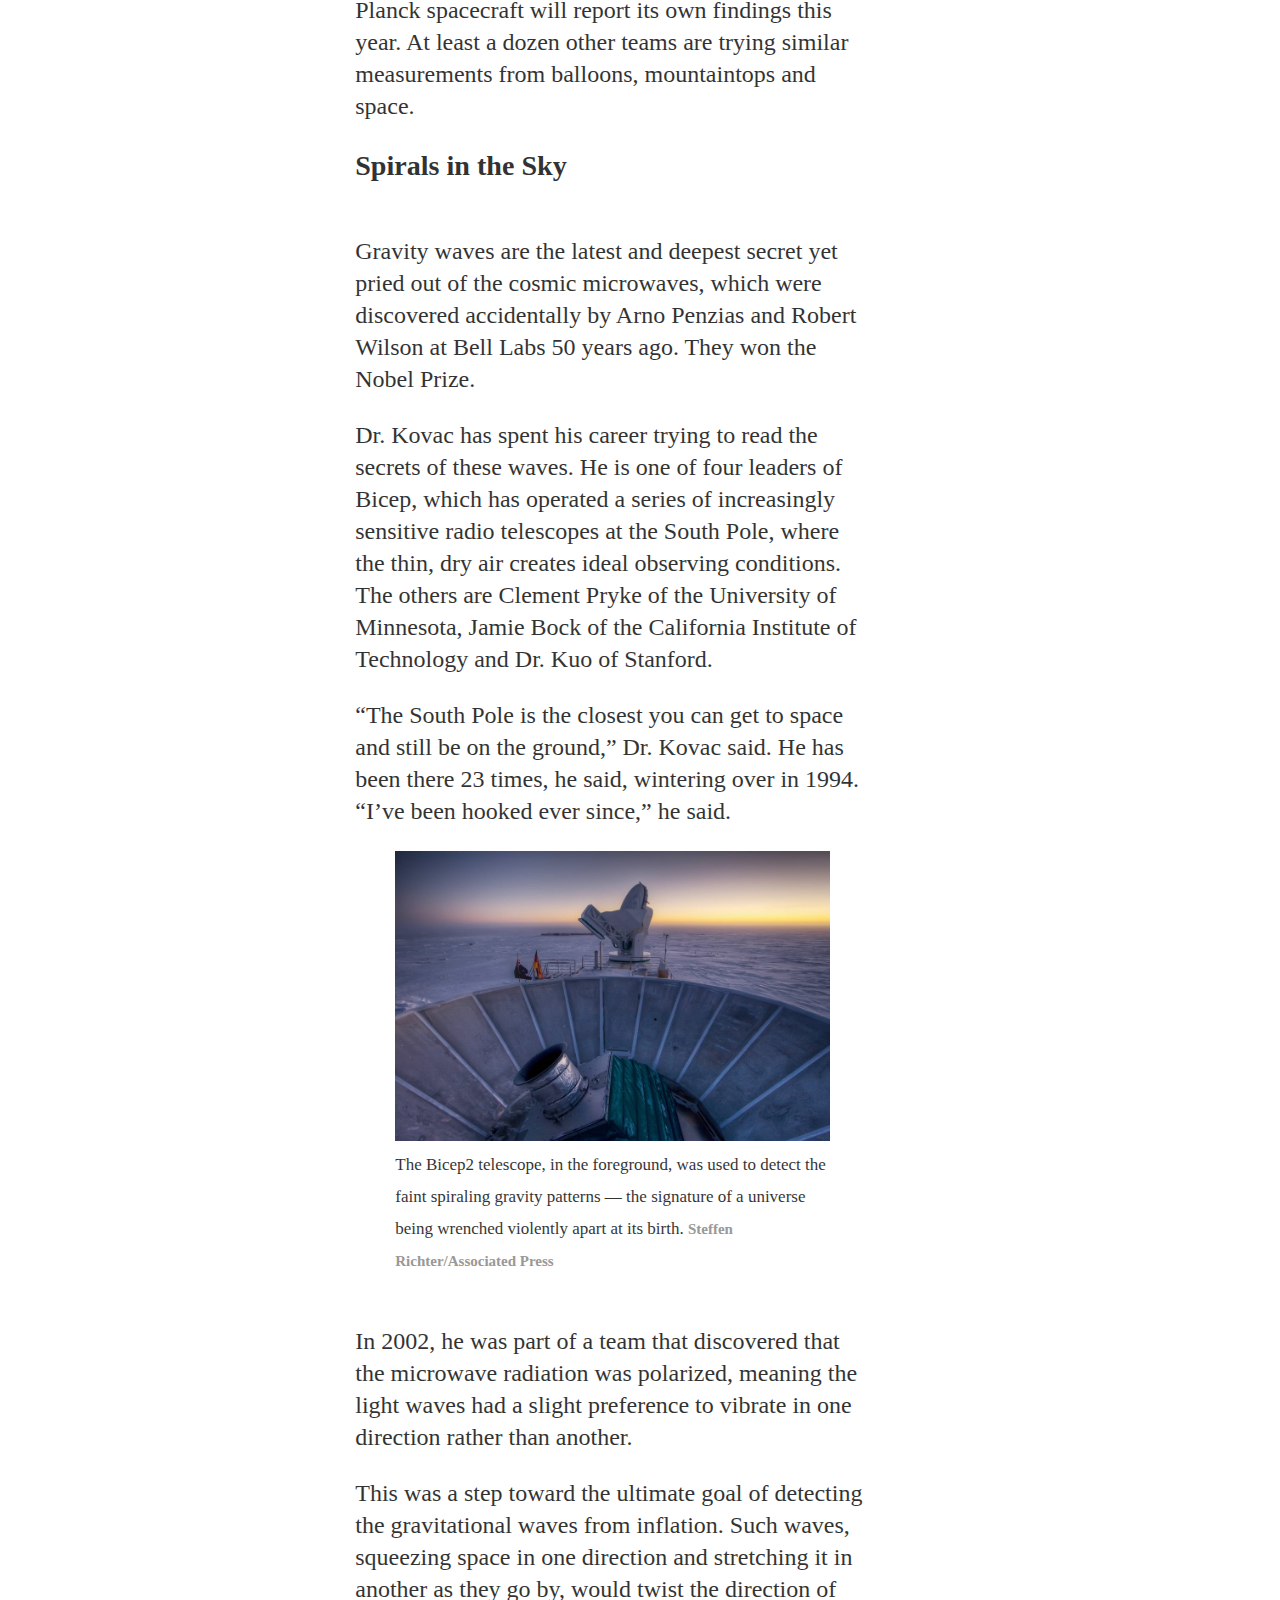
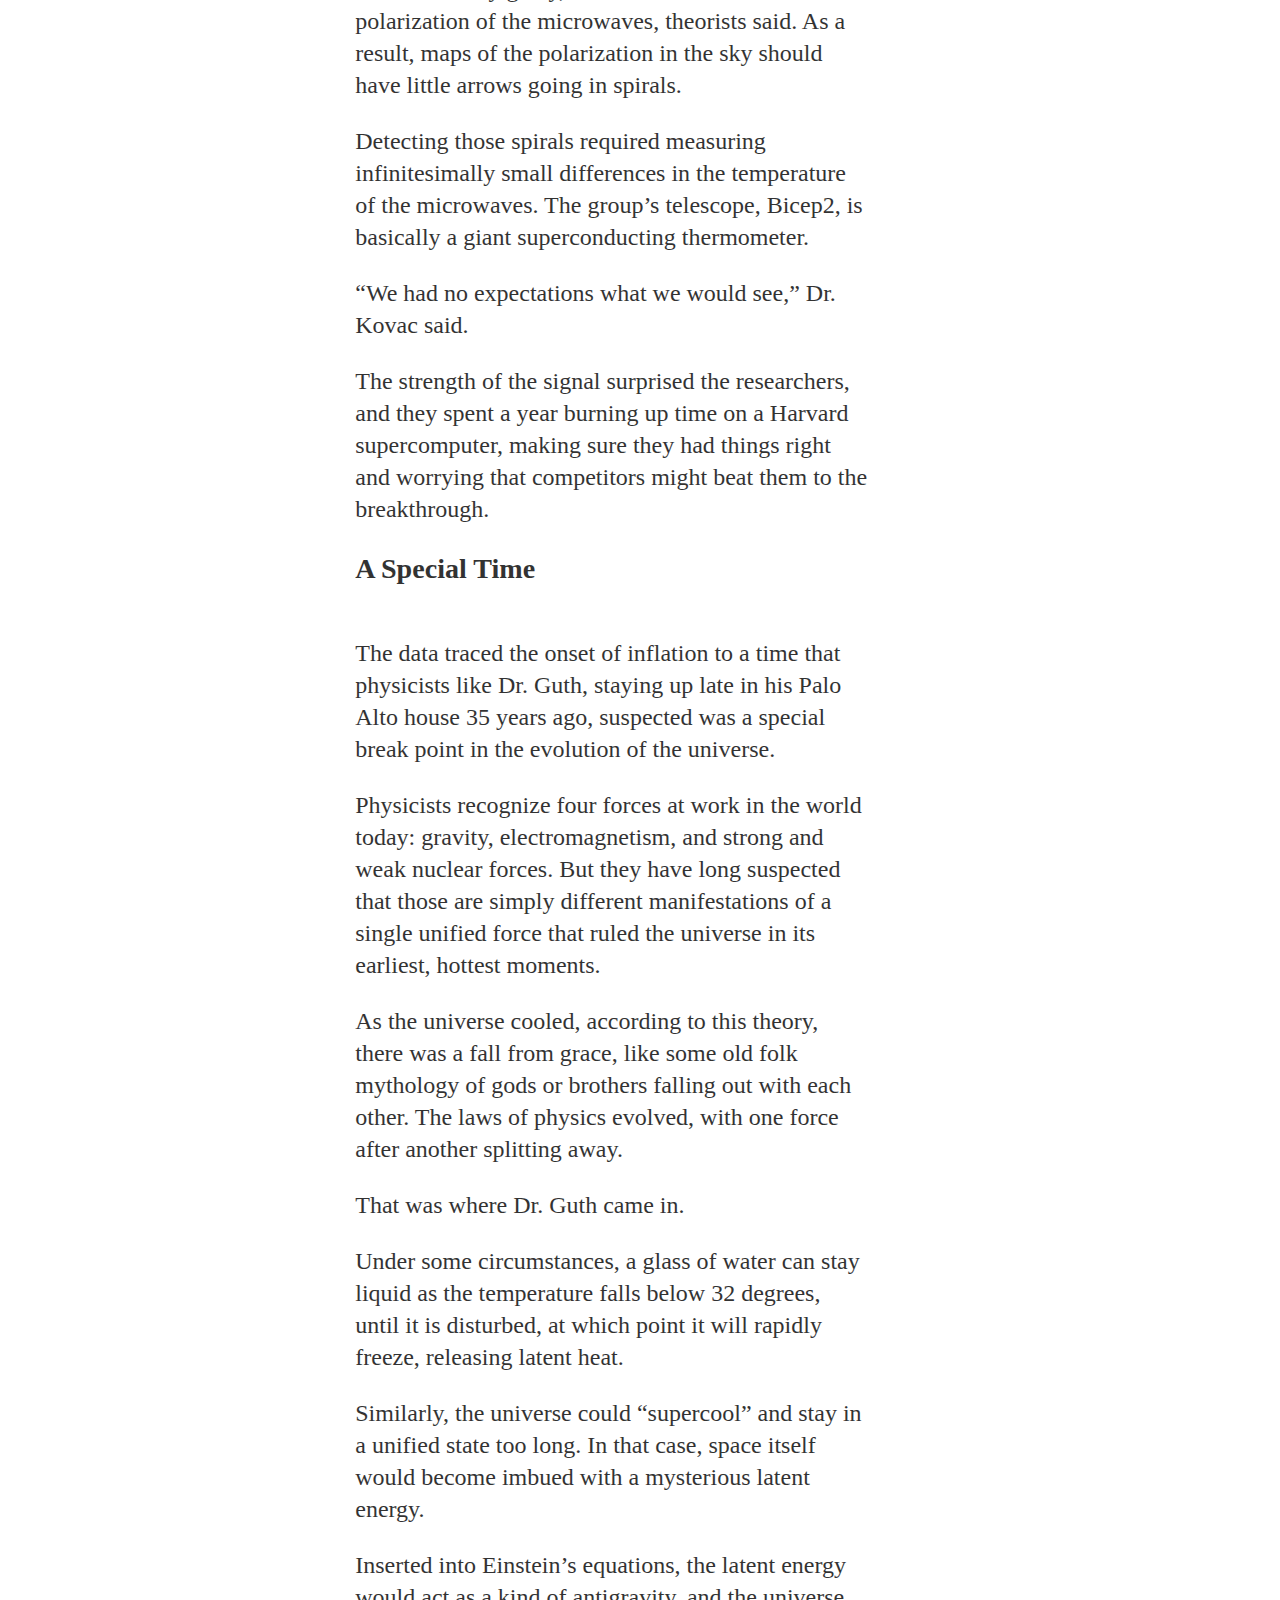
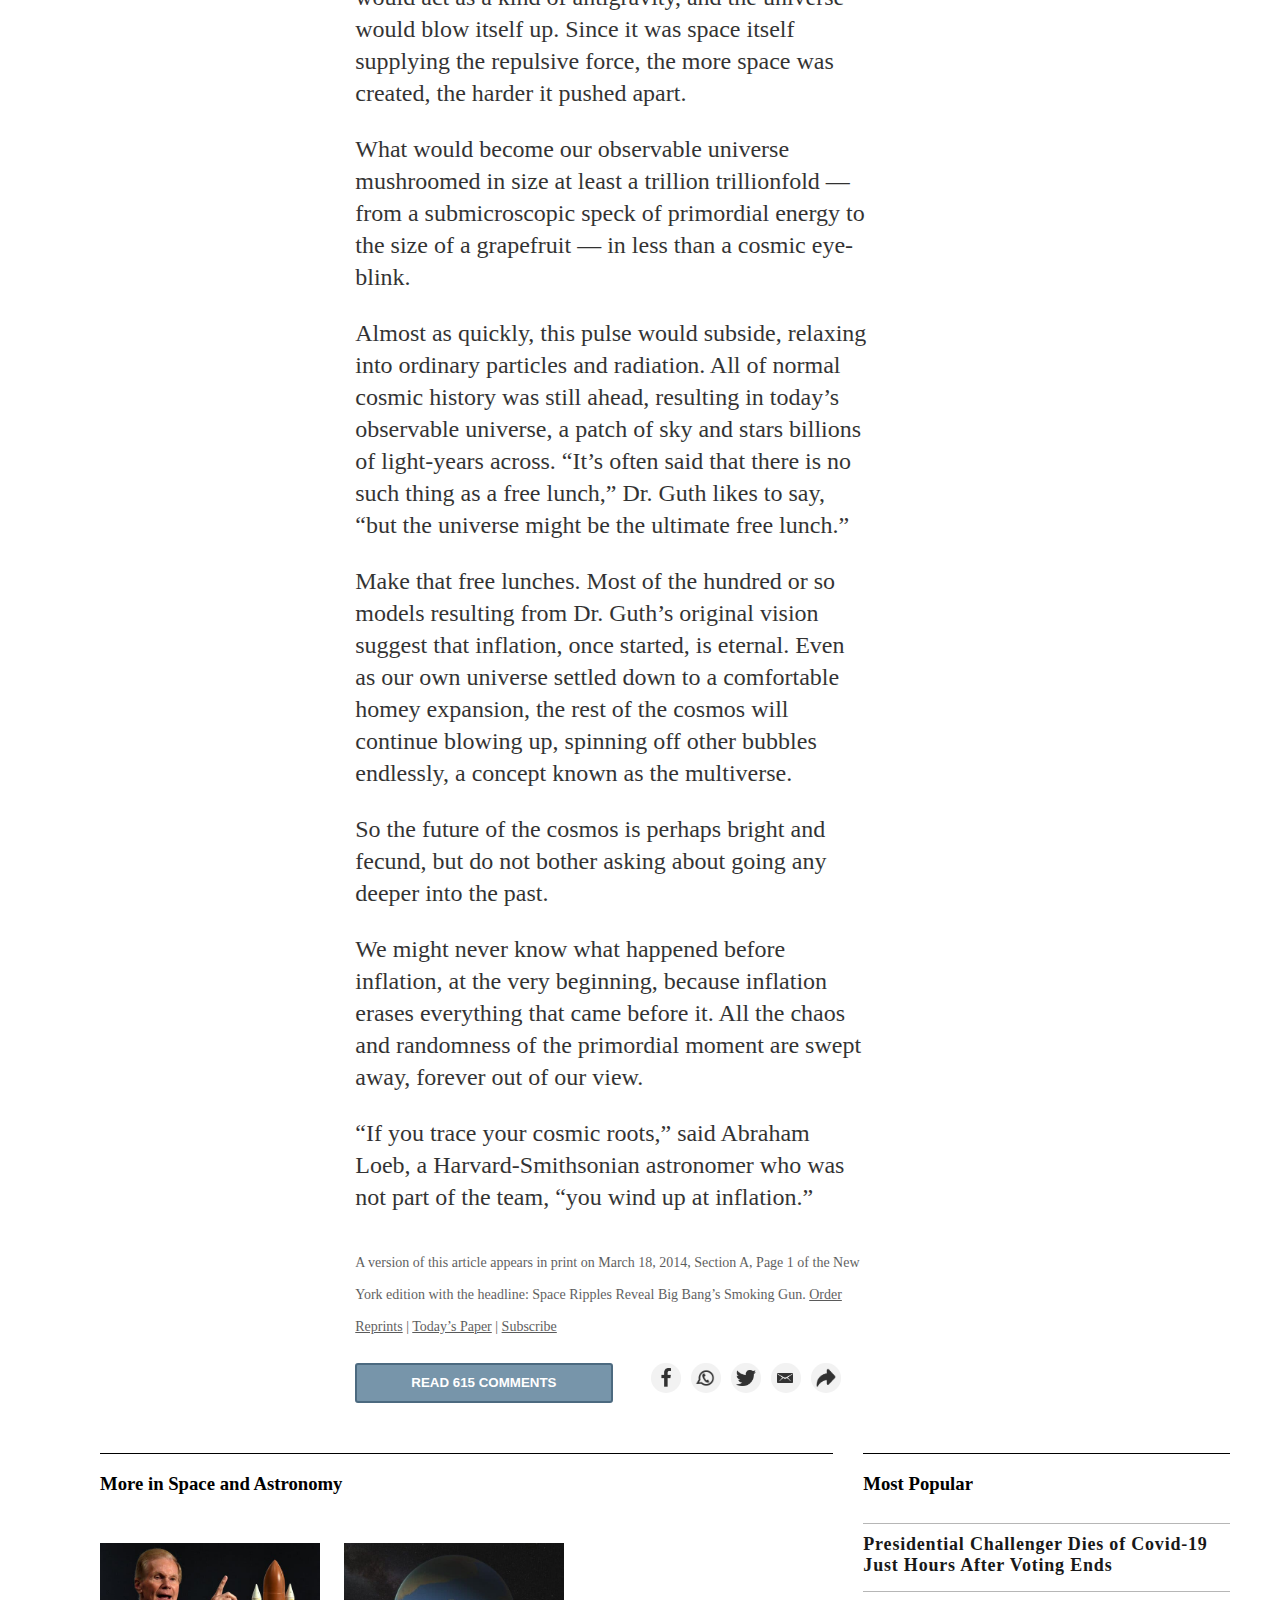
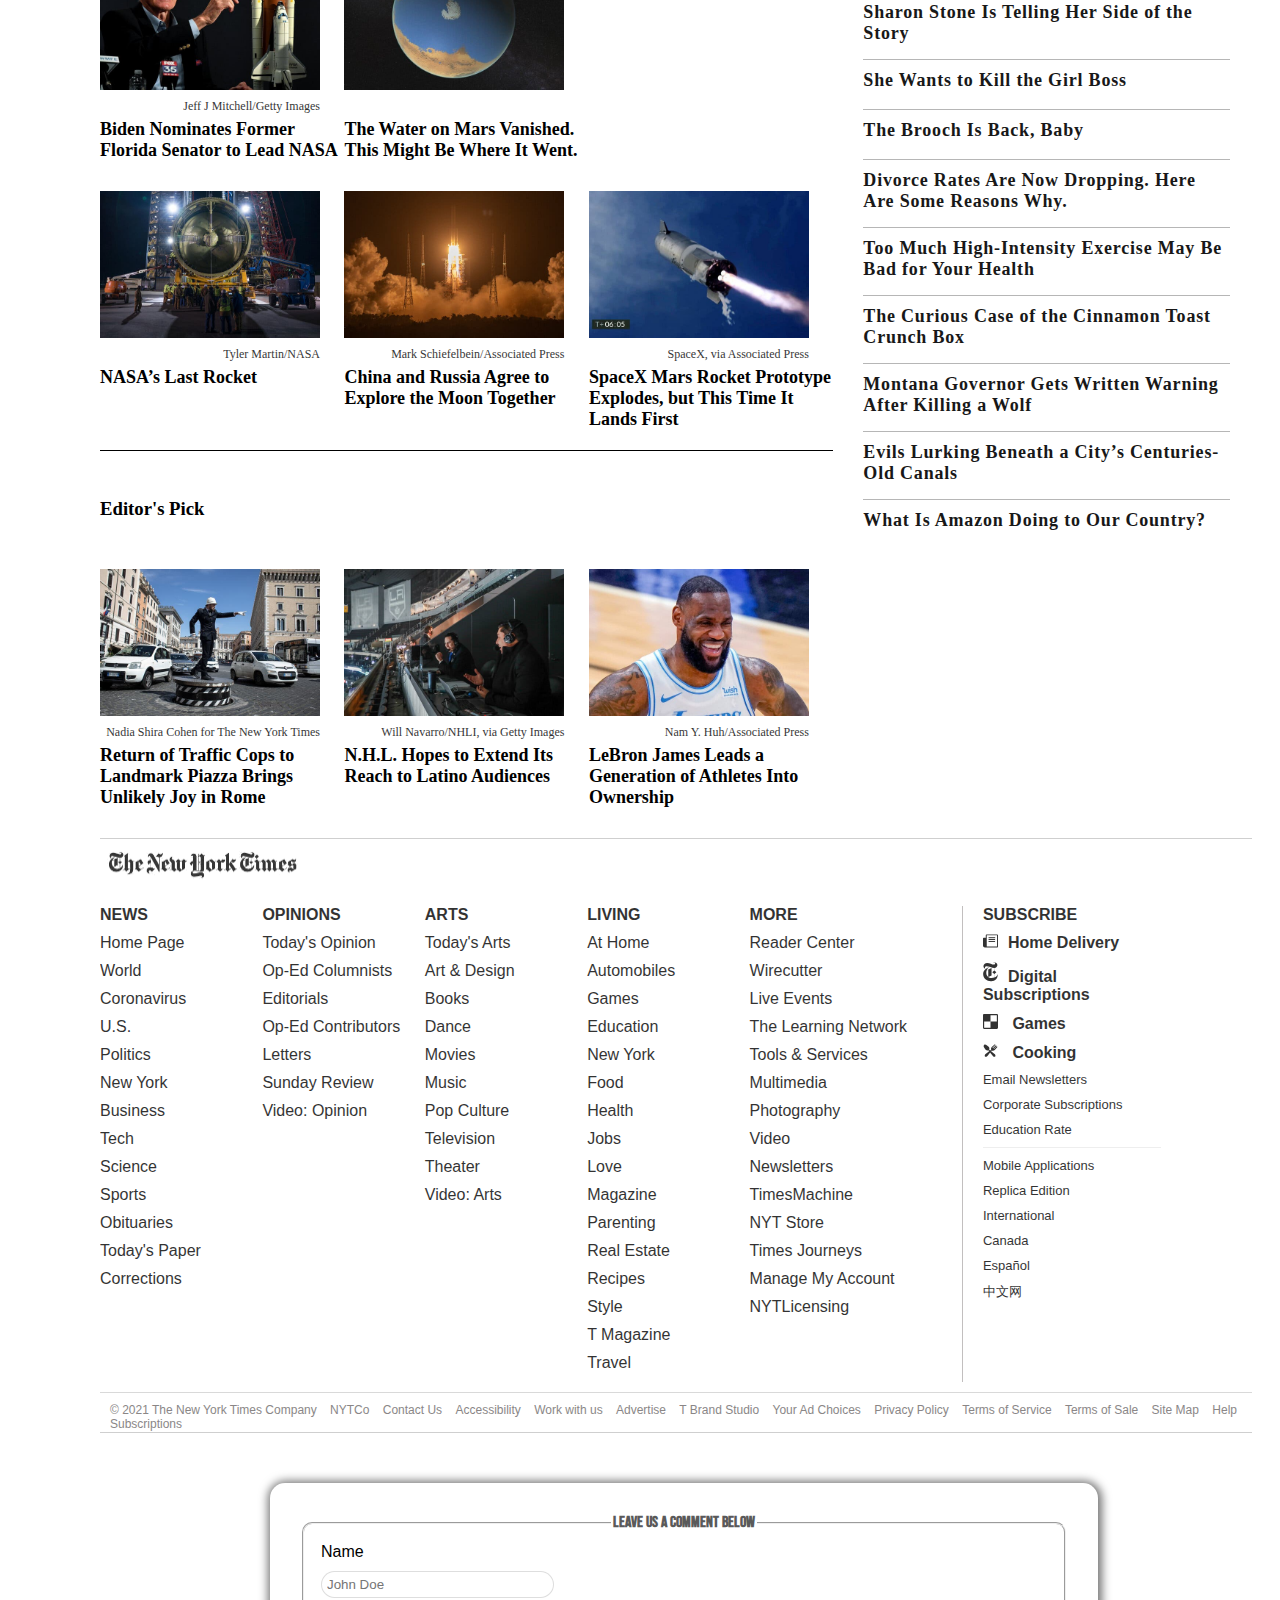
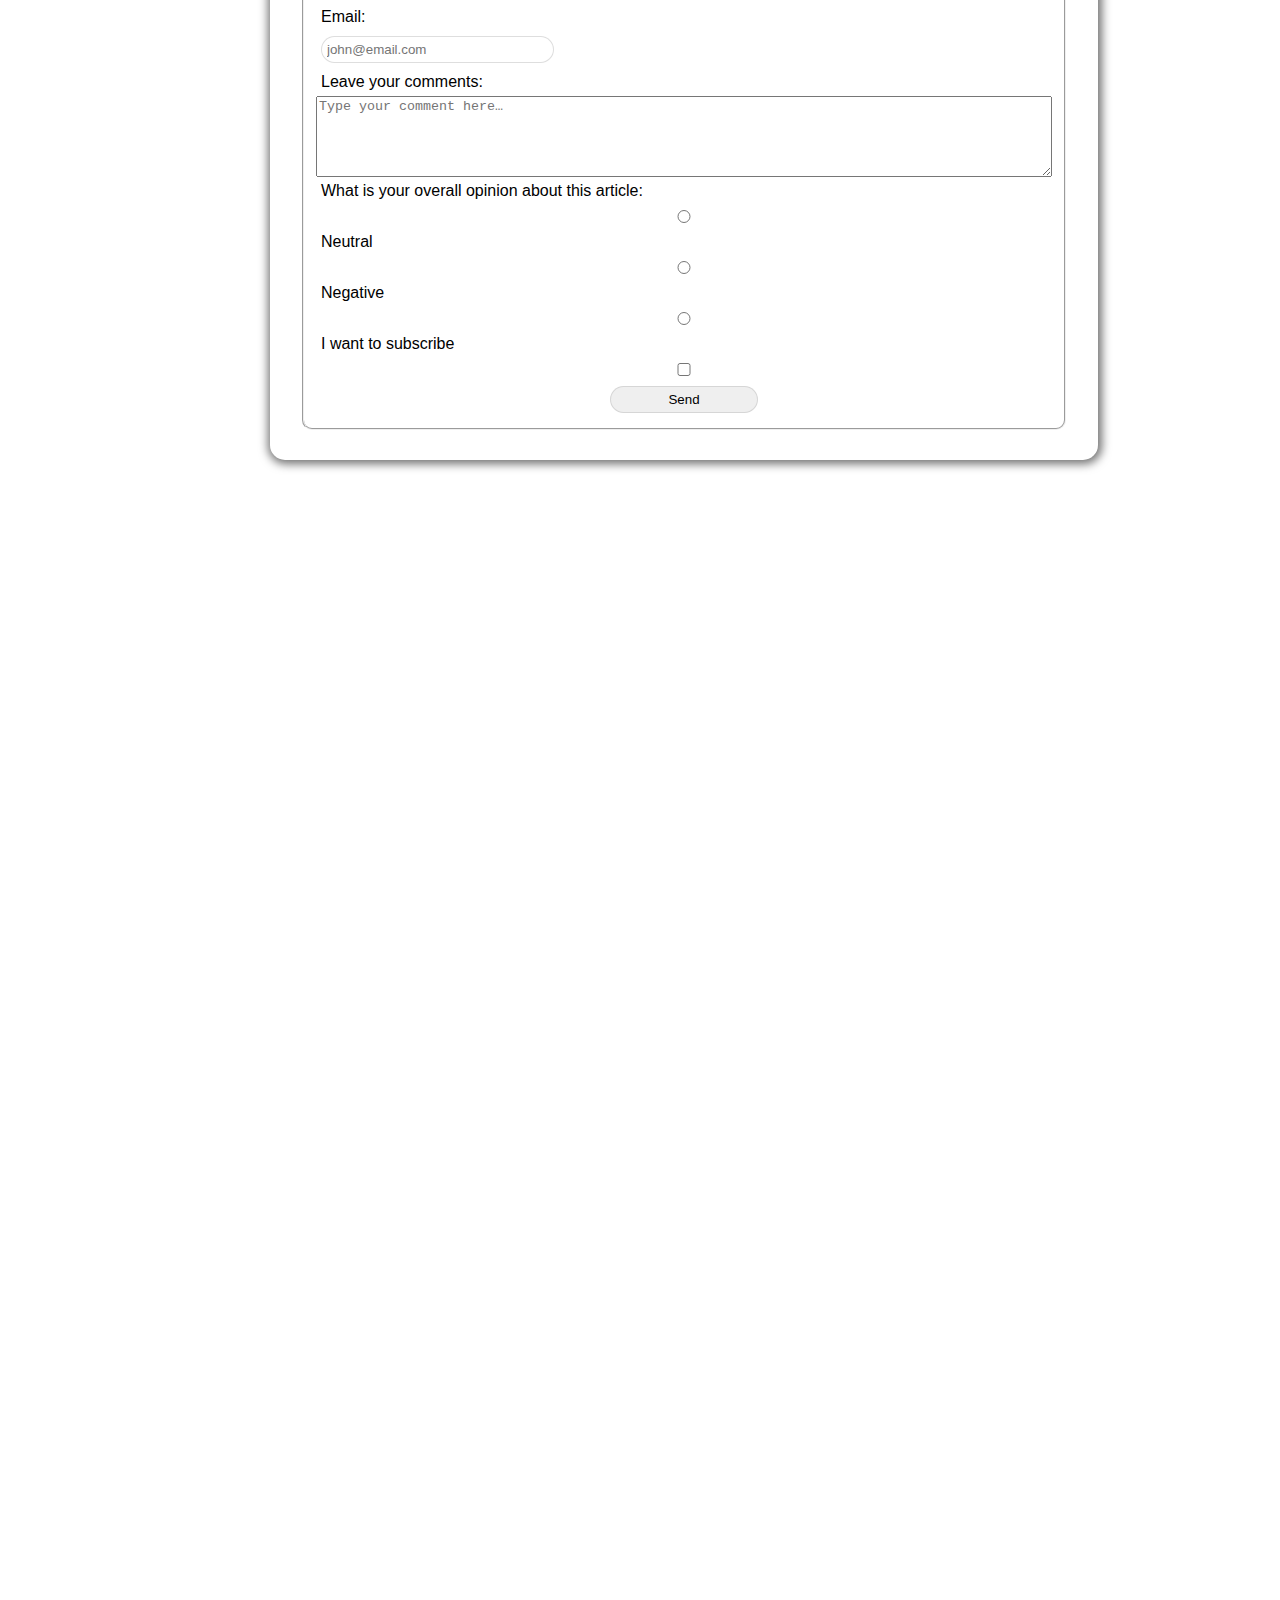
==== commit 1a6e424c: "Merge pull request #4 from AlexJustAlex2020/forms" ====
--- a/index.html
+++ b/index.html
@@ -979,5 +979,50 @@
       </div>
       <div class="expand-btn">Expand</div>
     </div>
+
+    <!-- FORM -->
+
+    <div class="form">
+      <fieldset>
+        <legend>LEAVE US A COMMENT BELOW</legend>
+        <form action="#" method="POST" onsubmit="return false">
+          <label for="name">Name </label>
+          <input
+            type="text"
+            id="name"
+            placeholder="John Doe"
+            maxlength="20"
+            required
+          />
+          <label for="email">Email: </label>
+          <input
+            type="email"
+            id="email"
+            placeholder="john@email.com"
+            maxlength="20"
+            required
+          />
+          <label for="comments">Leave your comments: </label>
+          <textarea
+            name="comments"
+            id="comments"
+            cols="10"
+            rows="5"
+            placeholder="Type your comment here…"
+            maxlength="25"
+            required
+          ></textarea>
+          <label> What is your overall opinion about this article: </label>
+          <input type="radio" name="opinion" id="positive" value="Positive" />
+          <label for="neutral">Neutral</label>
+          <input type="radio" name="opinion" id="neutral" value="Neutral" />
+          <label for="negative">Negative</label>
+          <input type="radio" name="opinion" id="negative" value="Negative" />
+          <label for="newsletter">I want to subscribe</label>
+          <input type="checkbox" name="newsletter" id="newsletter" />
+          <input type="submit" class="submit-btn" value="Send" />
+        </form>
+      </fieldset>
+    </div>
   </body>
 </html>
--- a/styles.css
+++ b/styles.css
@@ -1,8 +1,9 @@
 @import url("https://fonts.googleapis.com/css2?family=Merriweather:ital,wght@1,700&display=swap");
+@import url("https://fonts.googleapis.com/css2?family=Bebas+Neue&display=swap");
 
 body {
   margin: 0;
-  height: 1500vh;
+  height: 1900vh;
 }
 
 /* NAVBAR  */
@@ -176,14 +177,14 @@
 }
 
 .fb {
-  background-image: url(/images/fb.png);
+  background-image: url(./images/fb.png);
   background-size: 20px 20px;
   background-repeat: no-repeat;
   background-position: center;
 }
 
 .whatsapp {
-  background-image: url(/images/whatsapp.png);
+  background-image: url(./images/whatsapp.png);
   background-size: 20px 20px;
   background-repeat: no-repeat;
   background-position-x: 2px;
@@ -191,14 +192,14 @@
 }
 
 .twitter {
-  background-image: url(/images/twitter.png);
+  background-image: url(./images/twitter.png);
   background-size: 20px 20px;
   background-repeat: no-repeat;
   background-position: center;
 }
 
 .mail {
-  background-image: url(/images/mail.png);
+  background-image: url(./images/mail.png);
   background-size: 20px 20px;
   background-repeat: no-repeat;
   background-position-x: 2px;
@@ -206,14 +207,14 @@
 }
 
 .share {
-  background-image: url(/images/arrow-right.png);
+  background-image: url(./images/arrow-right.png);
   background-size: 20px 20px;
   background-repeat: no-repeat;
   background-position: center;
 }
 
 .save {
-  background-image: url(/images/bookmark.png);
+  background-image: url(./images/bookmark.png);
   background-color: transparent;
   background-size: 30px 30px;
   background-repeat: no-repeat;
@@ -221,7 +222,7 @@
 }
 
 .comments {
-  background-image: url(/images/comments.png);
+  background-image: url(./images/comments.png);
   background-color: transparent;
   background-size: 30px 30px;
   background-repeat: no-repeat;
@@ -307,6 +308,10 @@
 
 .editor-pick-link a {
   color: black;
+  text-decoration: none;
+}
+
+.article-bottom a:hover {
   text-decoration: none;
 }
 
@@ -383,7 +388,10 @@
   width: 100%;
 }
 
-.editor-pick-link a:hover {
+.editor-pick-link a:hover,
+.topic-section-title a:hover,
+.links a:hover,
+.footer-nav a:hover {
   text-decoration: underline;
 }
 
@@ -393,6 +401,7 @@
   display: flex;
   font-family: "Times New Roman", Times, serif;
 }
+
 .signup {
   align-items: center;
   justify-content: center;
@@ -516,10 +525,6 @@
   font-weight: bold;
 }
 
-.topic-section-title a:hover {
-  text-decoration: underline;
-}
-
 .topic-img {
   margin-top: 30px;
   display: flex;
@@ -618,12 +623,6 @@
   font-weight: normal;
 }
 
-.links a:hover {
-  text-decoration: underline;
-}
-
-/* SUBSCRIBE COLUMN */
-
 .left-section {
   display: flex;
   flex-direction: column;
@@ -664,10 +663,6 @@
   padding-top: 10px;
 }
 
-.footer-nav a:hover {
-  text-decoration: underline;
-}
-
 /* ADVERTISEMENT BAR  */
 
 .ad {
@@ -704,3 +699,66 @@
   content: " \005E";
   margin-left: 5px;
 }
+
+/* FORMS  */
+
+form {
+  display: flex;
+  flex-direction: column;
+  font-family: Arial, Helvetica, sans-serif;
+}
+
+fieldset {
+  border-radius: 10px;
+}
+
+legend {
+  font-weight: bold;
+  color: rgb(90, 90, 90);
+  text-align: center;
+}
+
+.form {
+  font-family: "Bebas Neue", cursive;
+  margin-top: 50px;
+  margin-left: 270px;
+  padding: 30px;
+  box-shadow: 1px 1px 10px 3px rgba(0, 0, 0, 0.555);
+  width: 60%;
+  border-radius: 15px;
+}
+
+.form label {
+  margin: 5px;
+}
+
+.form input {
+  padding: 5px;
+  margin: 5px;
+  border: 1px solid rgba(190, 189, 189, 0.5);
+  border-radius: 15px;
+  outline: none;
+}
+
+.form input[type="text"] {
+  width: 30%;
+}
+
+.form input[type="email"] {
+  width: 30%;
+}
+
+.submit-btn {
+  margin-top: 10px;
+  align-self: center;
+  width: 20%;
+}
+
+.submit-btn:hover {
+  background-color: black;
+  color: white;
+  font-weight: bold;
+  cursor: pointer;
+  transform: translateY(-3px);
+  transition: 0.5s ease-in-out;
+}
